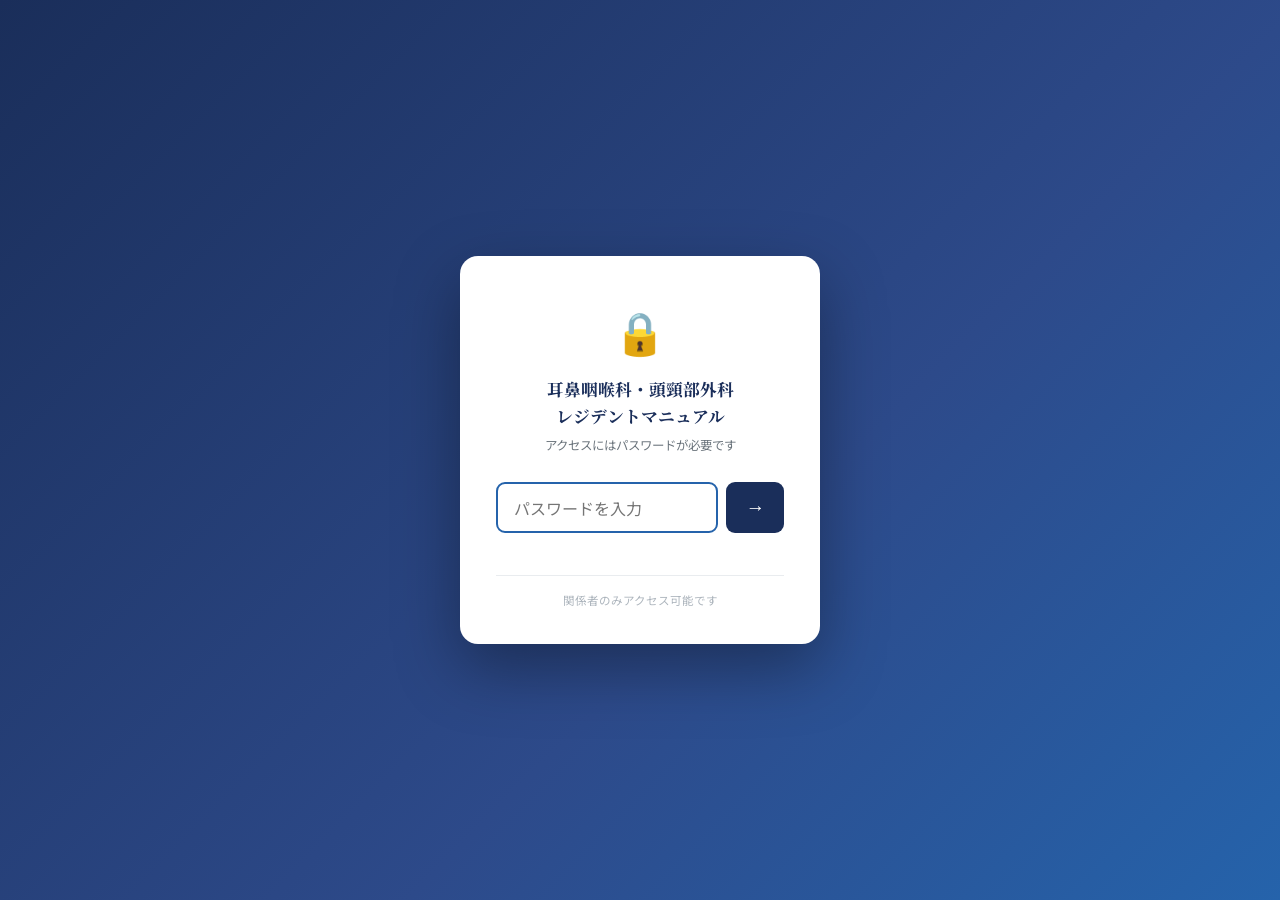
==== index.html @ 2d0b1e10 "Add files via upload" ====
<!DOCTYPE html>
<html lang="ja">
<head>
<meta charset="UTF-8">
<meta name="viewport" content="width=device-width, initial-scale=1.0">
<title>耳鼻咽喉科・頭頸部外科 レジデントマニュアル</title>
<link href="https://fonts.googleapis.com/css2?family=Noto+Sans+JP:wght@400;500;700&family=Noto+Serif+JP:wght@400;700&display=swap" rel="stylesheet">
<style>
  * { box-sizing: border-box; margin: 0; padding: 0; }

  /* ── Full-page layout ── */
  html, body { height: 100%; }
  body {
    font-family: 'Noto Sans JP', sans-serif;
    background: linear-gradient(135deg, #1a2e5a 0%, #2d4a8a 60%, #2563ab 100%);
    display: flex;
    align-items: center;
    justify-content: center;
    min-height: 100vh;
  }

  /* ── Login card ── */
  .login-card {
    background: white;
    border-radius: 18px;
    padding: 2.75rem 2.25rem 2.25rem;
    width: 360px;
    max-width: 92vw;
    text-align: center;
    box-shadow: 0 24px 64px rgba(0,0,0,0.35);
    animation: card-in 0.45s cubic-bezier(.22,1,.36,1);
  }
  @keyframes card-in {
    from { transform: translateY(28px) scale(0.96); opacity: 0; }
    to   { transform: none; opacity: 1; }
  }

  .lock-icon {
    font-size: 2.6rem;
    margin-bottom: 1rem;
    display: block;
  }

  .login-card h1 {
    font-family: 'Noto Serif JP', serif;
    font-size: 1.05rem;
    font-weight: 700;
    color: #1a2e5a;
    line-height: 1.6;
    margin-bottom: 0.4rem;
  }

  .login-card .sub {
    font-size: 0.78rem;
    color: #6c757d;
    margin-bottom: 1.75rem;
  }

  /* ── Input row ── */
  .input-row {
    display: flex;
    gap: 8px;
    margin-bottom: 0.6rem;
  }

  #pw-input {
    flex: 1;
    padding: 0.7rem 1rem;
    border: 2px solid #dee2e6;
    border-radius: 9px;
    font-size: 1rem;
    font-family: inherit;
    outline: none;
    transition: border-color 0.2s;
    color: #1a1a2e;
  }
  #pw-input:focus { border-color: #2563ab; }
  #pw-input.wrong {
    border-color: #e74c3c;
    animation: shake 0.35s;
  }
  @keyframes shake {
    0%,100% { transform: translateX(0); }
    20%      { transform: translateX(-7px); }
    40%      { transform: translateX(7px); }
    60%      { transform: translateX(-4px); }
    80%      { transform: translateX(4px); }
  }

  #submit-btn {
    padding: 0 1.2rem;
    background: #1a2e5a;
    color: white;
    border: none;
    border-radius: 9px;
    font-size: 1.2rem;
    cursor: pointer;
    transition: background 0.2s, transform 0.1s;
  }
  #submit-btn:hover  { background: #2d4a8a; }
  #submit-btn:active { transform: scale(0.95); }

  /* ── Error message ── */
  #error-msg {
    font-size: 0.78rem;
    color: #e74c3c;
    min-height: 1.3em;
    margin-bottom: 0.75rem;
  }

  /* ── Divider ── */
  .divider {
    border: none;
    border-top: 1px solid #e9ecef;
    margin: 1rem 0;
  }

  .hint {
    font-size: 0.72rem;
    color: #adb5bd;
  }

  /* ── Iframe (hidden until auth) ── */
  #content-frame {
    display: none;
    position: fixed;
    inset: 0;
    width: 100%;
    height: 100%;
    border: none;
    background: #f5f6f8;
  }
</style>
</head>
<body>

<!-- Password gate -->
<div class="login-card" id="login-card">
  <span class="lock-icon">🔒</span>
  <h1>耳鼻咽喉科・頭頸部外科<br>レジデントマニュアル</h1>
  <p class="sub">アクセスにはパスワードが必要です</p>

  <div class="input-row">
    <input
      id="pw-input"
      type="password"
      placeholder="パスワードを入力"
      autocomplete="current-password"
    />
    <button id="submit-btn" title="ログイン">→</button>
  </div>
  <p id="error-msg"></p>

  <hr class="divider">
  <p class="hint">関係者のみアクセス可能です</p>
</div>

<!-- Content frame (loaded after auth) -->
<iframe id="content-frame" title="コンテンツ"></iframe>

<script>
  const CORRECT     = '1919';
  const SESSION_KEY = 'ent_manual_auth';

  const loginCard   = document.getElementById('login-card');
  const pwInput     = document.getElementById('pw-input');
  const submitBtn   = document.getElementById('submit-btn');
  const errorMsg    = document.getElementById('error-msg');
  const frame       = document.getElementById('content-frame');

  /* Unlock: hide gate, show iframe */
  function unlock() {
    loginCard.style.transition = 'opacity 0.4s';
    loginCard.style.opacity = '0';
    setTimeout(() => {
      loginCard.style.display = 'none';
      document.body.style.background = '#f5f6f8';
      frame.src = 'content.html';
      frame.style.display = 'block';
    }, 400);
  }

  /* Already authenticated in this session? */
  if (sessionStorage.getItem(SESSION_KEY) === '1') {
    unlock();
  } else {
    pwInput.focus();
  }

  /* Verify password */
  function tryPassword() {
    if (pwInput.value.trim() === CORRECT) {
      sessionStorage.setItem(SESSION_KEY, '1');
      unlock();
    } else {
      pwInput.classList.remove('wrong');
      void pwInput.offsetWidth; // reflow to restart animation
      pwInput.classList.add('wrong');
      errorMsg.textContent = 'パスワードが違います。再度お試しください。';
      pwInput.value = '';
      pwInput.focus();
    }
  }

  submitBtn.addEventListener('click', tryPassword);
  pwInput.addEventListener('keydown', e => { if (e.key === 'Enter') tryPassword(); });
</script>
</body>
</html>
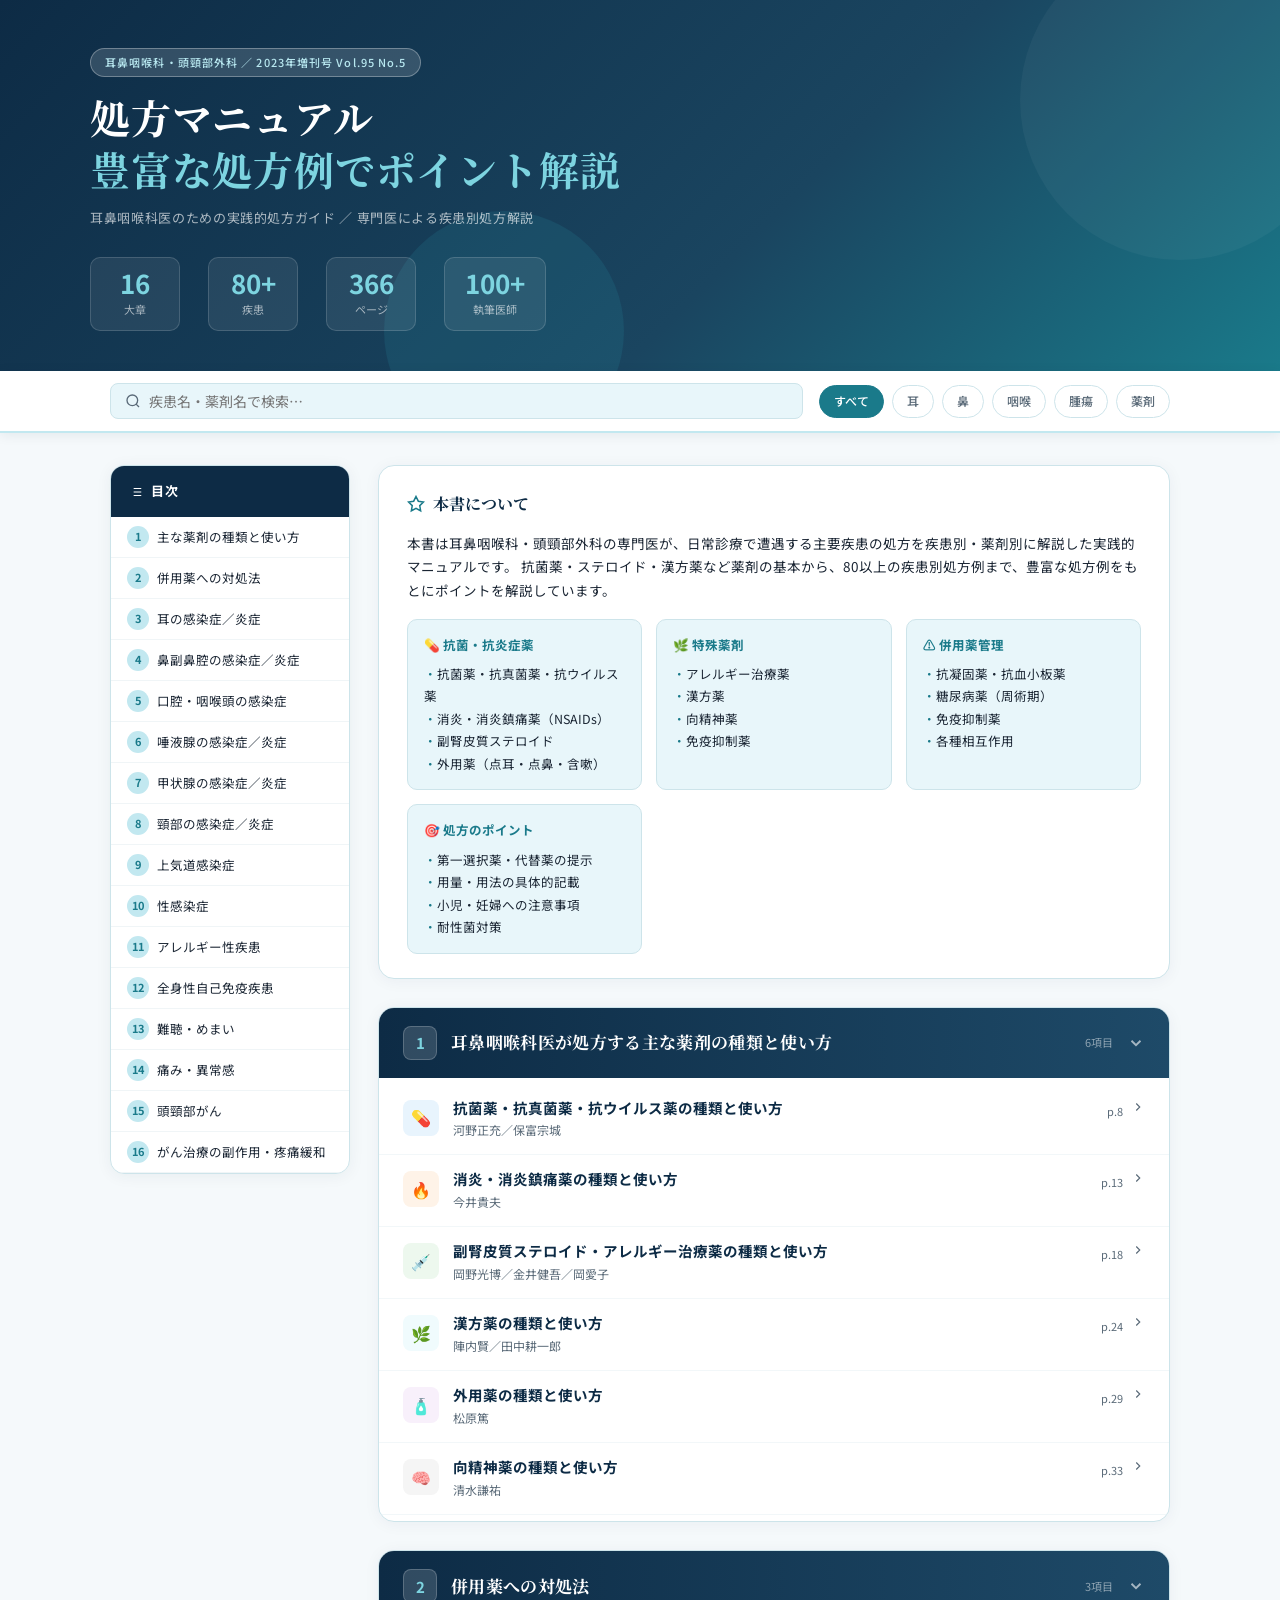
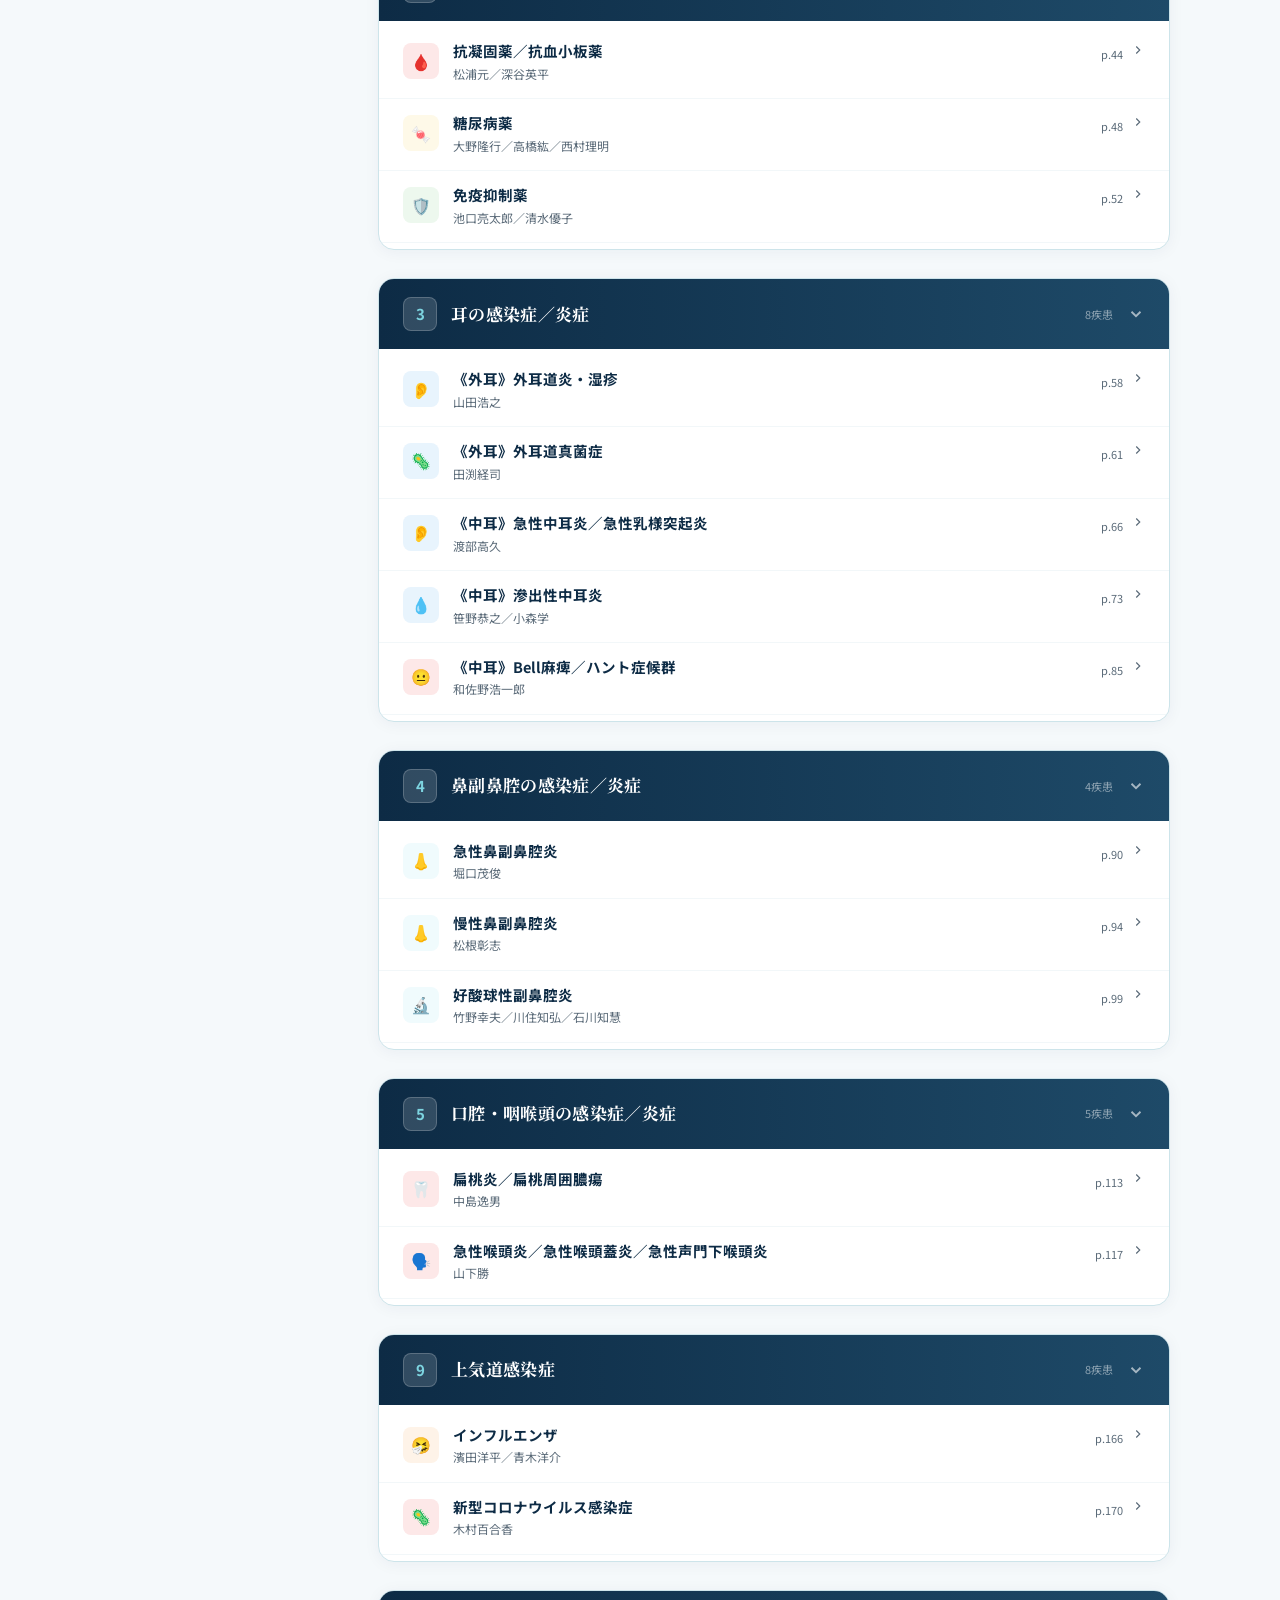
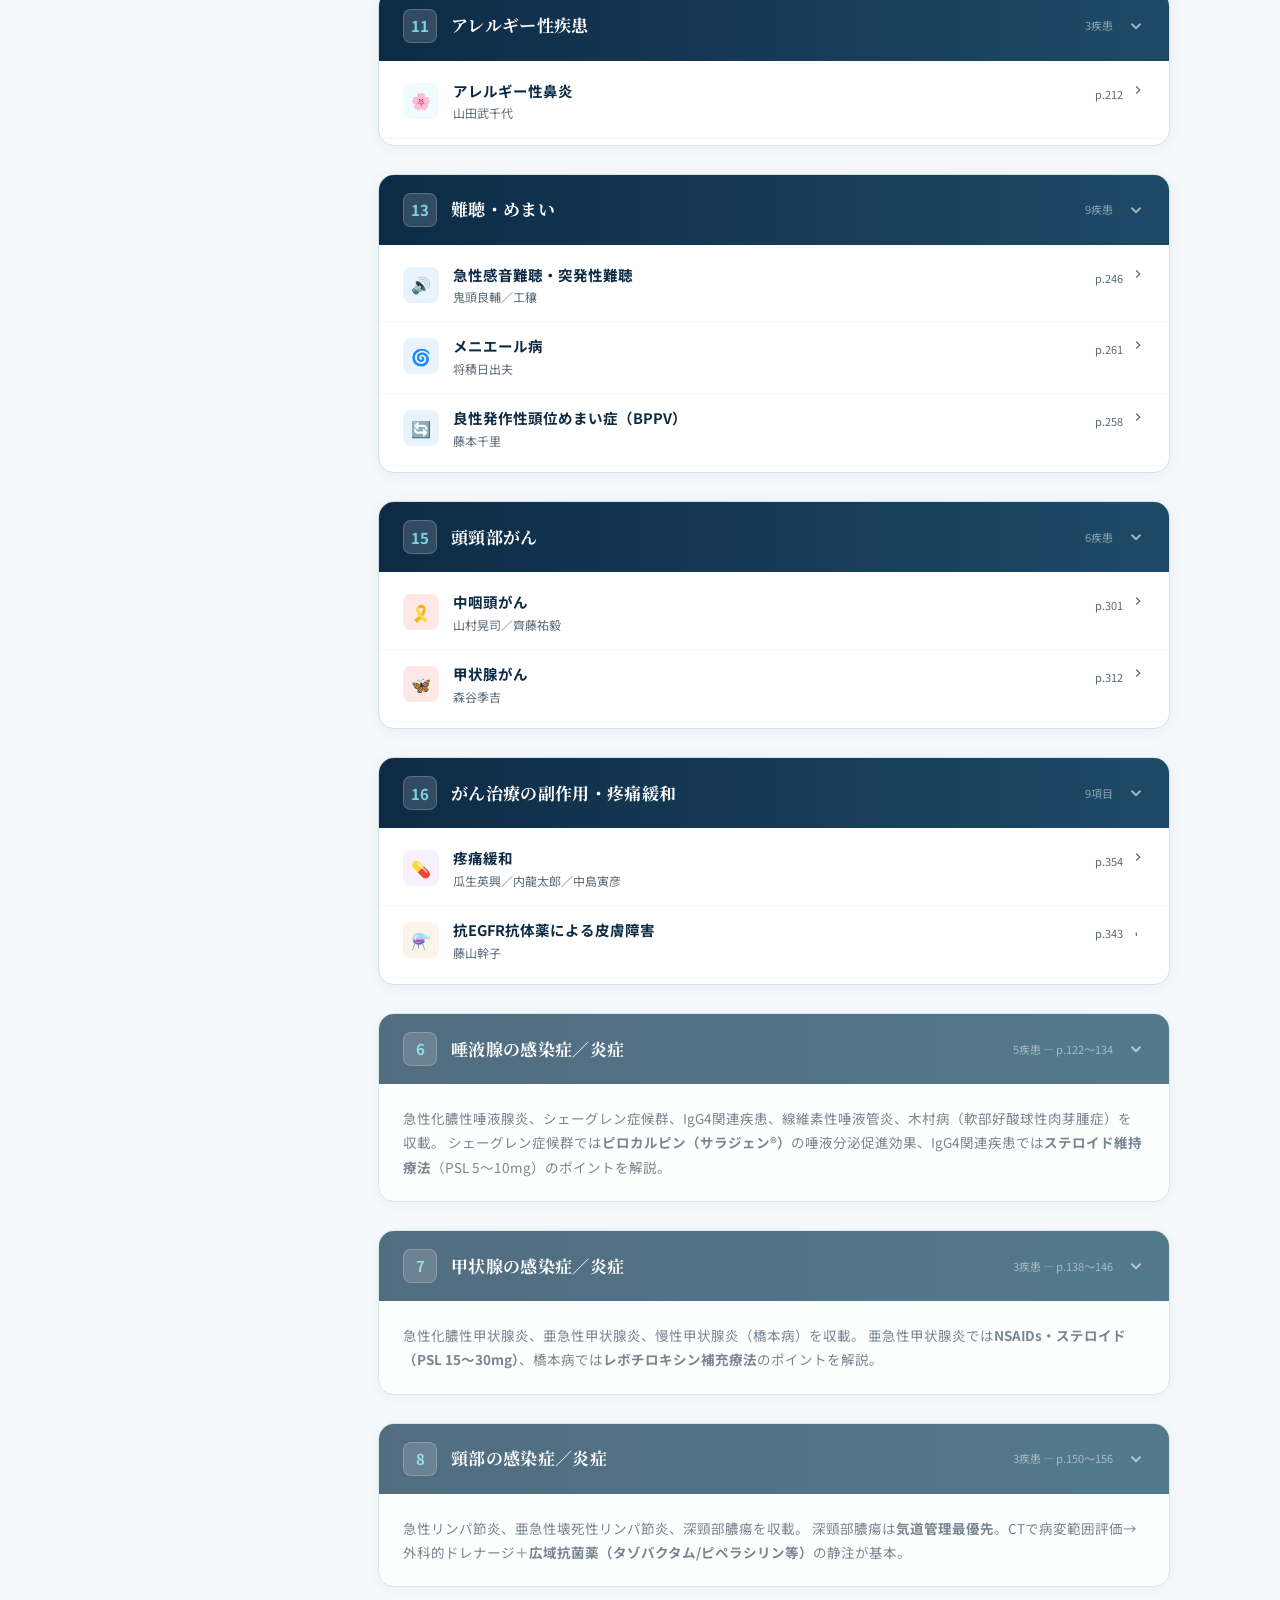
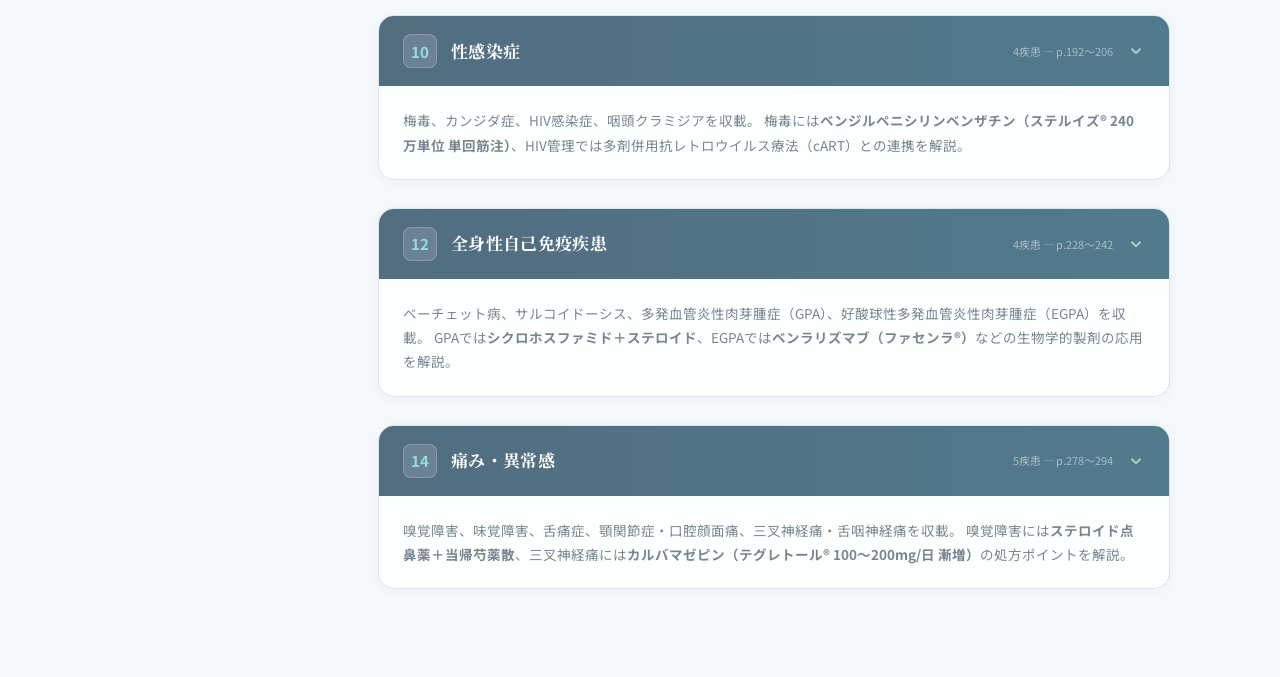
==== commit 6742e4d5: "Add files via upload" ====
--- a/index.html
+++ b/index.html
@@ -3,207 +3,1709 @@
 <head>
 <meta charset="UTF-8">
 <meta name="viewport" content="width=device-width, initial-scale=1.0">
-<title>耳鼻咽喉科・頭頸部外科 レジデントマニュアル</title>
-<link href="https://fonts.googleapis.com/css2?family=Noto+Sans+JP:wght@400;500;700&family=Noto+Serif+JP:wght@400;700&display=swap" rel="stylesheet">
+<title>耳鼻咽喉科・頭頸部外科 処方マニュアル</title>
+<link href="https://fonts.googleapis.com/css2?family=Noto+Serif+JP:wght@400;600;700&family=Noto+Sans+JP:wght@300;400;500;700&display=swap" rel="stylesheet">
 <style>
-  * { box-sizing: border-box; margin: 0; padding: 0; }
-
-  /* ── Full-page layout ── */
-  html, body { height: 100%; }
+  :root {
+    --navy: #0d2b45;
+    --teal: #1a7a8a;
+    --teal-light: #2a9db0;
+    --sky: #e8f6fa;
+    --sky-mid: #c2e8f0;
+    --accent: #e05c3a;
+    --gold: #c9934a;
+    --text: #1a2533;
+    --muted: #5a6a78;
+    --border: #cde4ea;
+    --white: #ffffff;
+    --bg: #f5f9fb;
+  }
+
+  * { margin: 0; padding: 0; box-sizing: border-box; }
+
   body {
     font-family: 'Noto Sans JP', sans-serif;
-    background: linear-gradient(135deg, #1a2e5a 0%, #2d4a8a 60%, #2563ab 100%);
+    background: var(--bg);
+    color: var(--text);
+    font-size: 15px;
+    line-height: 1.7;
+  }
+
+  /* ─── HEADER ─── */
+  header {
+    background: linear-gradient(135deg, var(--navy) 0%, #1a4560 60%, var(--teal) 100%);
+    color: white;
+    padding: 48px 40px 40px;
+    position: relative;
+    overflow: hidden;
+  }
+  header::before {
+    content: '';
+    position: absolute;
+    top: -60px; right: -60px;
+    width: 320px; height: 320px;
+    border-radius: 50%;
+    background: rgba(255,255,255,0.04);
+  }
+  header::after {
+    content: '';
+    position: absolute;
+    bottom: -80px; left: 30%;
+    width: 240px; height: 240px;
+    border-radius: 50%;
+    background: rgba(42,157,176,0.15);
+  }
+  .header-inner { max-width: 1100px; margin: 0 auto; position: relative; z-index: 1; }
+  .header-badge {
+    display: inline-block;
+    background: rgba(255,255,255,0.15);
+    border: 1px solid rgba(255,255,255,0.3);
+    color: #b8e8f0;
+    font-size: 11px;
+    letter-spacing: 0.1em;
+    padding: 4px 14px;
+    border-radius: 20px;
+    margin-bottom: 14px;
+    font-weight: 500;
+  }
+  header h1 {
+    font-family: 'Noto Serif JP', serif;
+    font-size: clamp(26px, 4vw, 40px);
+    font-weight: 700;
+    line-height: 1.3;
+    margin-bottom: 6px;
+    letter-spacing: 0.02em;
+  }
+  header h1 span { color: #7dd4e0; }
+  .header-sub {
+    font-size: 13px;
+    color: rgba(255,255,255,0.65);
+    margin-top: 12px;
+    letter-spacing: 0.05em;
+  }
+  .header-stats {
+    display: flex;
+    gap: 28px;
+    margin-top: 28px;
+    flex-wrap: wrap;
+  }
+  .stat {
+    text-align: center;
+    background: rgba(255,255,255,0.08);
+    border: 1px solid rgba(255,255,255,0.15);
+    border-radius: 10px;
+    padding: 12px 20px;
+    min-width: 90px;
+  }
+  .stat-n {
+    font-size: 26px;
+    font-weight: 700;
+    color: #7dd4e0;
+    line-height: 1;
+  }
+  .stat-l { font-size: 11px; color: rgba(255,255,255,0.6); margin-top: 4px; }
+
+  /* ─── SEARCH & NAV ─── */
+  .nav-bar {
+    background: var(--white);
+    border-bottom: 2px solid var(--sky-mid);
+    position: sticky;
+    top: 0;
+    z-index: 100;
+    box-shadow: 0 2px 12px rgba(13,43,69,0.08);
+  }
+  .nav-inner {
+    max-width: 1100px;
+    margin: 0 auto;
+    padding: 12px 20px;
+    display: flex;
+    align-items: center;
+    gap: 16px;
+    flex-wrap: wrap;
+  }
+  .search-box {
+    display: flex;
+    align-items: center;
+    background: var(--sky);
+    border: 1.5px solid var(--border);
+    border-radius: 8px;
+    padding: 7px 14px;
+    gap: 8px;
+    flex: 1;
+    min-width: 200px;
+    transition: border-color 0.2s;
+  }
+  .search-box:focus-within { border-color: var(--teal-light); }
+  .search-box svg { color: var(--muted); flex-shrink: 0; }
+  .search-box input {
+    border: none;
+    background: transparent;
+    font-family: inherit;
+    font-size: 14px;
+    color: var(--text);
+    outline: none;
+    width: 100%;
+  }
+  .filter-tags { display: flex; gap: 8px; flex-wrap: wrap; }
+  .filter-tag {
+    padding: 5px 14px;
+    border-radius: 20px;
+    font-size: 12px;
+    font-weight: 500;
+    cursor: pointer;
+    border: 1.5px solid var(--border);
+    background: white;
+    color: var(--muted);
+    transition: all 0.18s;
+    white-space: nowrap;
+    user-select: none;
+  }
+  .filter-tag:hover, .filter-tag.active {
+    background: var(--teal);
+    border-color: var(--teal);
+    color: white;
+  }
+
+  /* ─── MAIN LAYOUT ─── */
+  .layout {
+    max-width: 1100px;
+    margin: 0 auto;
+    padding: 32px 20px 60px;
+    display: grid;
+    grid-template-columns: 240px 1fr;
+    gap: 28px;
+    align-items: start;
+  }
+
+  /* ─── SIDEBAR ─── */
+  .sidebar {
+    position: sticky;
+    top: 70px;
+  }
+  .toc-box {
+    background: white;
+    border: 1.5px solid var(--border);
+    border-radius: 14px;
+    overflow: hidden;
+    box-shadow: 0 2px 16px rgba(13,43,69,0.06);
+  }
+  .toc-head {
+    background: var(--navy);
+    color: white;
+    padding: 14px 18px;
+    font-size: 13px;
+    font-weight: 700;
+    letter-spacing: 0.05em;
+    display: flex;
+    align-items: center;
+    gap: 8px;
+  }
+  .toc-list { list-style: none; }
+  .toc-item a {
+    display: flex;
+    align-items: center;
+    padding: 9px 16px;
+    font-size: 12.5px;
+    color: var(--text);
+    text-decoration: none;
+    gap: 8px;
+    border-bottom: 1px solid #f0f5f7;
+    transition: background 0.15s;
+  }
+  .toc-item a:hover { background: var(--sky); color: var(--teal); }
+  .toc-item a .num {
+    min-width: 22px;
+    height: 22px;
+    border-radius: 50%;
+    background: var(--sky-mid);
+    color: var(--teal);
+    font-size: 11px;
+    font-weight: 700;
     display: flex;
     align-items: center;
     justify-content: center;
-    min-height: 100vh;
-  }
-
-  /* ── Login card ── */
-  .login-card {
+    flex-shrink: 0;
+  }
+
+  /* ─── CONTENT ─── */
+  .content { min-width: 0; }
+  .section-card {
     background: white;
-    border-radius: 18px;
-    padding: 2.75rem 2.25rem 2.25rem;
-    width: 360px;
-    max-width: 92vw;
-    text-align: center;
-    box-shadow: 0 24px 64px rgba(0,0,0,0.35);
-    animation: card-in 0.45s cubic-bezier(.22,1,.36,1);
-  }
-  @keyframes card-in {
-    from { transform: translateY(28px) scale(0.96); opacity: 0; }
-    to   { transform: none; opacity: 1; }
-  }
-
-  .lock-icon {
-    font-size: 2.6rem;
-    margin-bottom: 1rem;
+    border: 1.5px solid var(--border);
+    border-radius: 16px;
+    margin-bottom: 28px;
+    overflow: hidden;
+    box-shadow: 0 2px 16px rgba(13,43,69,0.05);
+    transition: box-shadow 0.2s;
+  }
+  .section-card:hover { box-shadow: 0 4px 24px rgba(13,43,69,0.1); }
+
+  .section-header {
+    display: flex;
+    align-items: center;
+    gap: 14px;
+    padding: 18px 24px;
+    background: linear-gradient(90deg, var(--navy) 0%, #1e4a68 100%);
+    cursor: pointer;
+    user-select: none;
+  }
+  .section-num {
+    background: rgba(255,255,255,0.15);
+    color: #7dd4e0;
+    border: 1px solid rgba(255,255,255,0.2);
+    width: 34px;
+    height: 34px;
+    border-radius: 8px;
+    display: flex;
+    align-items: center;
+    justify-content: center;
+    font-size: 15px;
+    font-weight: 700;
+    flex-shrink: 0;
+  }
+  .section-title {
+    font-family: 'Noto Serif JP', serif;
+    font-size: 17px;
+    font-weight: 700;
+    color: white;
+    letter-spacing: 0.02em;
+    flex: 1;
+  }
+  .section-count {
+    font-size: 11px;
+    color: rgba(255,255,255,0.5);
+    white-space: nowrap;
+  }
+  .chevron {
+    color: rgba(255,255,255,0.6);
+    transition: transform 0.25s;
+    flex-shrink: 0;
+  }
+  .section-card.collapsed .chevron { transform: rotate(-90deg); }
+  .section-body { padding: 6px 0; }
+  .section-card.collapsed .section-body { display: none; }
+
+  /* ─── DISEASE ITEM ─── */
+  .disease-item {
+    display: flex;
+    align-items: flex-start;
+    gap: 0;
+    padding: 14px 24px;
+    border-bottom: 1px solid #f2f7f9;
+    cursor: pointer;
+    transition: background 0.15s;
+  }
+  .disease-item:last-child { border-bottom: none; }
+  .disease-item:hover { background: #f8fcfd; }
+  .disease-item.open { background: var(--sky); }
+
+  .disease-icon {
+    width: 36px;
+    height: 36px;
+    border-radius: 8px;
+    display: flex;
+    align-items: center;
+    justify-content: center;
+    flex-shrink: 0;
+    font-size: 16px;
+    margin-right: 14px;
+    margin-top: 2px;
+  }
+  .disease-main { flex: 1; min-width: 0; }
+  .disease-name {
+    font-size: 14.5px;
+    font-weight: 700;
+    color: var(--navy);
+    line-height: 1.35;
+  }
+  .disease-sub {
+    font-size: 12px;
+    color: var(--muted);
+    margin-top: 3px;
+  }
+  .disease-page {
+    font-size: 11px;
+    color: var(--muted);
+    white-space: nowrap;
+    padding-left: 12px;
+    margin-top: 4px;
+    flex-shrink: 0;
+  }
+  .disease-chevron {
+    color: var(--muted);
+    margin-left: 8px;
+    transition: transform 0.2s;
+    flex-shrink: 0;
+    margin-top: 2px;
+  }
+  .disease-item.open .disease-chevron { transform: rotate(90deg); }
+
+  /* ─── DETAIL PANEL ─── */
+  .detail-panel {
+    display: none;
+    padding: 0 24px 20px 74px;
+    background: var(--sky);
+    border-bottom: 1px solid var(--sky-mid);
+    animation: slideDown 0.2s ease;
+  }
+  .detail-panel.open { display: block; }
+  @keyframes slideDown { from { opacity: 0; transform: translateY(-6px); } to { opacity: 1; transform: none; } }
+
+  .detail-inner {
+    background: white;
+    border: 1.5px solid var(--border);
+    border-radius: 12px;
+    padding: 20px 22px;
+    margin-top: 4px;
+  }
+
+  .detail-section-title {
+    font-size: 12px;
+    font-weight: 700;
+    color: var(--teal);
+    letter-spacing: 0.08em;
+    text-transform: uppercase;
+    margin-bottom: 10px;
+    margin-top: 16px;
+    display: flex;
+    align-items: center;
+    gap: 6px;
+  }
+  .detail-section-title:first-child { margin-top: 0; }
+  .detail-section-title::before {
+    content: '';
     display: block;
-  }
-
-  .login-card h1 {
-    font-family: 'Noto Serif JP', serif;
-    font-size: 1.05rem;
+    width: 3px;
+    height: 14px;
+    background: var(--teal);
+    border-radius: 2px;
+  }
+
+  .detail-text {
+    font-size: 13.5px;
+    color: var(--text);
+    line-height: 1.75;
+  }
+
+  .rx-box {
+    background: linear-gradient(135deg, #f0fbfd 0%, #e4f4f8 100%);
+    border: 1.5px solid var(--sky-mid);
+    border-left: 4px solid var(--teal);
+    border-radius: 8px;
+    padding: 14px 16px;
+    font-family: 'Noto Sans JP', sans-serif;
+    font-size: 13px;
+    line-height: 1.9;
+    color: var(--text);
+    margin: 8px 0;
+  }
+  .rx-box .rx-label {
+    font-size: 11px;
     font-weight: 700;
-    color: #1a2e5a;
-    line-height: 1.6;
-    margin-bottom: 0.4rem;
-  }
-
-  .login-card .sub {
-    font-size: 0.78rem;
-    color: #6c757d;
-    margin-bottom: 1.75rem;
-  }
-
-  /* ── Input row ── */
-  .input-row {
+    color: var(--teal);
+    letter-spacing: 0.1em;
+    margin-bottom: 6px;
+  }
+  .rx-drug { font-weight: 700; color: var(--navy); }
+  .rx-dose { color: var(--muted); font-size: 12.5px; }
+
+  .note-box {
+    background: #fff8f3;
+    border: 1.5px solid #f3d4b8;
+    border-radius: 8px;
+    padding: 12px 16px;
+    font-size: 13px;
+    color: #7a4520;
+    line-height: 1.7;
+    margin-top: 8px;
     display: flex;
     gap: 8px;
-    margin-bottom: 0.6rem;
-  }
-
-  #pw-input {
-    flex: 1;
-    padding: 0.7rem 1rem;
-    border: 2px solid #dee2e6;
-    border-radius: 9px;
-    font-size: 1rem;
-    font-family: inherit;
-    outline: none;
-    transition: border-color 0.2s;
-    color: #1a1a2e;
-  }
-  #pw-input:focus { border-color: #2563ab; }
-  #pw-input.wrong {
-    border-color: #e74c3c;
-    animation: shake 0.35s;
-  }
-  @keyframes shake {
-    0%,100% { transform: translateX(0); }
-    20%      { transform: translateX(-7px); }
-    40%      { transform: translateX(7px); }
-    60%      { transform: translateX(-4px); }
-    80%      { transform: translateX(4px); }
-  }
-
-  #submit-btn {
-    padding: 0 1.2rem;
-    background: #1a2e5a;
-    color: white;
-    border: none;
-    border-radius: 9px;
-    font-size: 1.2rem;
-    cursor: pointer;
-    transition: background 0.2s, transform 0.1s;
-  }
-  #submit-btn:hover  { background: #2d4a8a; }
-  #submit-btn:active { transform: scale(0.95); }
-
-  /* ── Error message ── */
-  #error-msg {
-    font-size: 0.78rem;
-    color: #e74c3c;
-    min-height: 1.3em;
-    margin-bottom: 0.75rem;
-  }
-
-  /* ── Divider ── */
-  .divider {
-    border: none;
-    border-top: 1px solid #e9ecef;
-    margin: 1rem 0;
-  }
-
-  .hint {
-    font-size: 0.72rem;
-    color: #adb5bd;
-  }
-
-  /* ── Iframe (hidden until auth) ── */
-  #content-frame {
-    display: none;
-    position: fixed;
-    inset: 0;
-    width: 100%;
-    height: 100%;
-    border: none;
-    background: #f5f6f8;
+  }
+  .note-icon { flex-shrink: 0; font-size: 15px; margin-top: 1px; }
+
+  .tag-list { display: flex; gap: 6px; flex-wrap: wrap; margin-top: 8px; }
+  .tag {
+    font-size: 11px;
+    padding: 3px 10px;
+    border-radius: 12px;
+    font-weight: 500;
+  }
+  .tag-drug { background: #e8f4fd; color: #1a6090; border: 1px solid #b8daf2; }
+  .tag-warn { background: #fef3e8; color: #a05520; border: 1px solid #f0c898; }
+  .tag-note { background: #edf8ee; color: #2a6830; border: 1px solid #b0dab2; }
+
+  /* ─── INTRO CARD ─── */
+  .intro-card {
+    background: white;
+    border: 1.5px solid var(--border);
+    border-radius: 16px;
+    padding: 24px 28px;
+    margin-bottom: 28px;
+    box-shadow: 0 2px 16px rgba(13,43,69,0.05);
+  }
+  .intro-card h2 {
+    font-family: 'Noto Serif JP', serif;
+    font-size: 16px;
+    color: var(--navy);
+    margin-bottom: 14px;
+    display: flex;
+    align-items: center;
+    gap: 8px;
+  }
+  .intro-grid {
+    display: grid;
+    grid-template-columns: repeat(auto-fit, minmax(200px, 1fr));
+    gap: 14px;
+    margin-top: 16px;
+  }
+  .drug-category {
+    background: var(--sky);
+    border: 1px solid var(--border);
+    border-radius: 10px;
+    padding: 14px 16px;
+  }
+  .drug-category h4 {
+    font-size: 12.5px;
+    font-weight: 700;
+    color: var(--teal);
+    margin-bottom: 8px;
+    display: flex;
+    align-items: center;
+    gap: 6px;
+  }
+  .drug-category ul {
+    list-style: none;
+    font-size: 12.5px;
+    color: var(--text);
+    line-height: 1.8;
+  }
+  .drug-category ul li::before { content: '・'; color: var(--teal); }
+
+  /* ─── NO RESULTS ─── */
+  .no-results {
+    text-align: center;
+    padding: 60px 20px;
+    color: var(--muted);
+    font-size: 15px;
+  }
+
+  /* ─── RESPONSIVE ─── */
+  @media (max-width: 768px) {
+    .layout { grid-template-columns: 1fr; }
+    .sidebar { position: static; }
+    header { padding: 32px 20px 28px; }
+    .detail-panel { padding-left: 24px; }
+    .header-stats { gap: 14px; }
   }
 </style>
 </head>
 <body>
 
-<!-- Password gate -->
-<div class="login-card" id="login-card">
-  <span class="lock-icon">🔒</span>
-  <h1>耳鼻咽喉科・頭頸部外科<br>レジデントマニュアル</h1>
-  <p class="sub">アクセスにはパスワードが必要です</p>
-
-  <div class="input-row">
-    <input
-      id="pw-input"
-      type="password"
-      placeholder="パスワードを入力"
-      autocomplete="current-password"
-    />
-    <button id="submit-btn" title="ログイン">→</button>
+<!-- HEADER -->
+<header>
+  <div class="header-inner">
+    <div class="header-badge">耳鼻咽喉科・頭頸部外科 ／ 2023年増刊号 Vol.95 No.5</div>
+    <h1>処方マニュアル<br><span>豊富な処方例でポイント解説</span></h1>
+    <div class="header-sub">耳鼻咽喉科医のための実践的処方ガイド ／ 専門医による疾患別処方解説</div>
+    <div class="header-stats">
+      <div class="stat"><div class="stat-n">16</div><div class="stat-l">大章</div></div>
+      <div class="stat"><div class="stat-n">80+</div><div class="stat-l">疾患</div></div>
+      <div class="stat"><div class="stat-n">366</div><div class="stat-l">ページ</div></div>
+      <div class="stat"><div class="stat-n">100+</div><div class="stat-l">執筆医師</div></div>
+    </div>
   </div>
-  <p id="error-msg"></p>
-
-  <hr class="divider">
-  <p class="hint">関係者のみアクセス可能です</p>
+</header>
+
+<!-- NAV / SEARCH -->
+<div class="nav-bar">
+  <div class="nav-inner">
+    <div class="search-box">
+      <svg width="16" height="16" fill="none" stroke="currentColor" stroke-width="2" viewBox="0 0 24 24">
+        <circle cx="11" cy="11" r="8"/><line x1="21" y1="21" x2="16.65" y2="16.65"/>
+      </svg>
+      <input id="searchInput" type="text" placeholder="疾患名・薬剤名で検索…">
+    </div>
+    <div class="filter-tags">
+      <div class="filter-tag active" data-filter="all">すべて</div>
+      <div class="filter-tag" data-filter="ear">耳</div>
+      <div class="filter-tag" data-filter="nose">鼻</div>
+      <div class="filter-tag" data-filter="throat">咽喉</div>
+      <div class="filter-tag" data-filter="cancer">腫瘍</div>
+      <div class="filter-tag" data-filter="drug">薬剤</div>
+    </div>
+  </div>
 </div>
 
-<!-- Content frame (loaded after auth) -->
-<iframe id="content-frame" title="コンテンツ"></iframe>
+<!-- MAIN -->
+<div class="layout">
+
+  <!-- SIDEBAR -->
+  <aside class="sidebar">
+    <div class="toc-box">
+      <div class="toc-head">
+        <svg width="14" height="14" fill="none" stroke="currentColor" stroke-width="2" viewBox="0 0 24 24">
+          <line x1="8" y1="6" x2="21" y2="6"/><line x1="8" y1="12" x2="21" y2="12"/>
+          <line x1="8" y1="18" x2="21" y2="18"/><line x1="3" y1="6" x2="3.01" y2="6"/>
+          <line x1="3" y1="12" x2="3.01" y2="12"/><line x1="3" y1="18" x2="3.01" y2="18"/>
+        </svg>
+        目次
+      </div>
+      <ul class="toc-list" id="tocList">
+        <li class="toc-item"><a href="#sec1"><span class="num">1</span>主な薬剤の種類と使い方</a></li>
+        <li class="toc-item"><a href="#sec2"><span class="num">2</span>併用薬への対処法</a></li>
+        <li class="toc-item"><a href="#sec3"><span class="num">3</span>耳の感染症／炎症</a></li>
+        <li class="toc-item"><a href="#sec4"><span class="num">4</span>鼻副鼻腔の感染症／炎症</a></li>
+        <li class="toc-item"><a href="#sec5"><span class="num">5</span>口腔・咽喉頭の感染症</a></li>
+        <li class="toc-item"><a href="#sec6"><span class="num">6</span>唾液腺の感染症／炎症</a></li>
+        <li class="toc-item"><a href="#sec7"><span class="num">7</span>甲状腺の感染症／炎症</a></li>
+        <li class="toc-item"><a href="#sec8"><span class="num">8</span>頸部の感染症／炎症</a></li>
+        <li class="toc-item"><a href="#sec9"><span class="num">9</span>上気道感染症</a></li>
+        <li class="toc-item"><a href="#sec10"><span class="num">10</span>性感染症</a></li>
+        <li class="toc-item"><a href="#sec11"><span class="num">11</span>アレルギー性疾患</a></li>
+        <li class="toc-item"><a href="#sec12"><span class="num">12</span>全身性自己免疫疾患</a></li>
+        <li class="toc-item"><a href="#sec13"><span class="num">13</span>難聴・めまい</a></li>
+        <li class="toc-item"><a href="#sec14"><span class="num">14</span>痛み・異常感</a></li>
+        <li class="toc-item"><a href="#sec15"><span class="num">15</span>頭頸部がん</a></li>
+        <li class="toc-item"><a href="#sec16"><span class="num">16</span>がん治療の副作用・疼痛緩和</a></li>
+      </ul>
+    </div>
+  </aside>
+
+  <!-- CONTENT -->
+  <main class="content" id="mainContent">
+
+    <!-- 概要カード -->
+    <div class="intro-card" data-category="drug">
+      <h2>
+        <svg width="18" height="18" fill="none" stroke="var(--teal)" stroke-width="2" viewBox="0 0 24 24">
+          <path d="M12 2l3.09 6.26L22 9.27l-5 4.87 1.18 6.88L12 17.77l-6.18 3.25L7 14.14 2 9.27l6.91-1.01L12 2z"/>
+        </svg>
+        本書について
+      </h2>
+      <p class="detail-text">
+        本書は耳鼻咽喉科・頭頸部外科の専門医が、日常診療で遭遇する主要疾患の処方を疾患別・薬剤別に解説した実践的マニュアルです。
+        抗菌薬・ステロイド・漢方薬など薬剤の基本から、80以上の疾患別処方例まで、豊富な処方例をもとにポイントを解説しています。
+      </p>
+      <div class="intro-grid">
+        <div class="drug-category">
+          <h4>💊 抗菌・抗炎症薬</h4>
+          <ul>
+            <li>抗菌薬・抗真菌薬・抗ウイルス薬</li>
+            <li>消炎・消炎鎮痛薬（NSAIDs）</li>
+            <li>副腎皮質ステロイド</li>
+            <li>外用薬（点耳・点鼻・含嗽）</li>
+          </ul>
+        </div>
+        <div class="drug-category">
+          <h4>🌿 特殊薬剤</h4>
+          <ul>
+            <li>アレルギー治療薬</li>
+            <li>漢方薬</li>
+            <li>向精神薬</li>
+            <li>免疫抑制薬</li>
+          </ul>
+        </div>
+        <div class="drug-category">
+          <h4>⚠️ 併用薬管理</h4>
+          <ul>
+            <li>抗凝固薬・抗血小板薬</li>
+            <li>糖尿病薬（周術期）</li>
+            <li>免疫抑制薬</li>
+            <li>各種相互作用</li>
+          </ul>
+        </div>
+        <div class="drug-category">
+          <h4>🎯 処方のポイント</h4>
+          <ul>
+            <li>第一選択薬・代替薬の提示</li>
+            <li>用量・用法の具体的記載</li>
+            <li>小児・妊婦への注意事項</li>
+            <li>耐性菌対策</li>
+          </ul>
+        </div>
+      </div>
+    </div>
+
+    <!-- SEC 1: 主な薬剤の種類と使い方 -->
+    <div class="section-card" id="sec1" data-category="drug">
+      <div class="section-header" onclick="toggleSection(this)">
+        <div class="section-num">1</div>
+        <div class="section-title">耳鼻咽喉科医が処方する主な薬剤の種類と使い方</div>
+        <div class="section-count">6項目</div>
+        <svg class="chevron" width="18" height="18" fill="none" stroke="currentColor" stroke-width="2.5" viewBox="0 0 24 24"><polyline points="6 9 12 15 18 9"/></svg>
+      </div>
+      <div class="section-body">
+
+        <div class="disease-item" onclick="toggleDisease(this)" data-tags="抗菌薬 抗真菌薬 抗ウイルス薬">
+          <div class="disease-icon" style="background:#e8f4fd; color:#1a6090;">💊</div>
+          <div class="disease-main">
+            <div class="disease-name">抗菌薬・抗真菌薬・抗ウイルス薬の種類と使い方</div>
+            <div class="disease-sub">河野正充／保富宗城</div>
+          </div>
+          <div class="disease-page">p.8</div>
+          <svg class="disease-chevron" width="14" height="14" fill="none" stroke="currentColor" stroke-width="2" viewBox="0 0 24 24"><polyline points="9 18 15 12 9 6"/></svg>
+        </div>
+        <div class="detail-panel">
+          <div class="detail-inner">
+            <div class="detail-section-title">概要</div>
+            <div class="detail-text">耳鼻咽喉科で頻用される抗菌薬・抗真菌薬・抗ウイルス薬の特徴と使い分けを解説。β-ラクタム系、マクロライド系、キノロン系など各系統の特性と適応疾患を整理。</div>
+            <div class="detail-section-title">主要な薬剤カテゴリ</div>
+            <div class="rx-box">
+              <div class="rx-label">● 経口抗菌薬（主要系統）</div>
+              <span class="rx-drug">アモキシシリン（AMPC）</span>：ペニシリン系。急性中耳炎・急性副鼻腔炎の第一選択<br>
+              <span class="rx-drug">アジスロマイシン（AZM）</span>：マクロライド系。少量長期療法にも応用<br>
+              <span class="rx-drug">レボフロキサシン（LVFX）</span>：ニューキノロン系。耐性菌・重症感染に<br>
+              <span class="rx-drug">セフジトレンピボキシル</span>：第3世代セフェム系。小児にも使用可
+            </div>
+            <div class="detail-section-title">抗ウイルス薬</div>
+            <div class="rx-box">
+              <span class="rx-drug">バラシクロビル（VACV）</span>：HSV・VZV感染。Bell麻痺・Hunt症候群<br>
+              <span class="rx-drug">オセルタミビル（TamiFlu）</span>：インフルエンザ。発症48時間以内<br>
+              <span class="rx-drug">ニルマトレルビル/リトナビル（Paxlovid）</span>：COVID-19重症化予防
+            </div>
+            <div class="tag-list">
+              <span class="tag tag-warn">⚠ 耐性菌に注意</span>
+              <span class="tag tag-note">✓ 培養・感受性検査を活用</span>
+            </div>
+          </div>
+        </div>
+
+        <div class="disease-item" onclick="toggleDisease(this)" data-tags="消炎 NSAIDs 鎮痛薬">
+          <div class="disease-icon" style="background:#fef3e8; color:#a05520;">🔥</div>
+          <div class="disease-main">
+            <div class="disease-name">消炎・消炎鎮痛薬の種類と使い方</div>
+            <div class="disease-sub">今井貴夫</div>
+          </div>
+          <div class="disease-page">p.13</div>
+          <svg class="disease-chevron" width="14" height="14" fill="none" stroke="currentColor" stroke-width="2" viewBox="0 0 24 24"><polyline points="9 18 15 12 9 6"/></svg>
+        </div>
+        <div class="detail-panel">
+          <div class="detail-inner">
+            <div class="detail-section-title">概要</div>
+            <div class="detail-text">NSAIDs・アセトアミノフェンを中心に、耳鼻咽喉科での消炎鎮痛薬の使い方を解説。消炎酵素薬（セラペプターゼ等）も含む。</div>
+            <div class="detail-section-title">主要薬剤と使い分け</div>
+            <div class="rx-box">
+              <div class="rx-label">● 経口NSAIDs</div>
+              <span class="rx-drug">ロキソプロフェン（ロキソニン®）</span> 60mg 3錠分3<br>
+              <span class="rx-drug">セレコキシブ（セレコックス®）</span>：COX-2選択的。消化管への影響が少ない<br>
+              <span class="rx-drug">アセトアミノフェン（カロナール®）</span> 500mg 3錠分3：腎機能低下・高齢者に推奨
+            </div>
+            <div class="rx-box">
+              <div class="rx-label">● 消炎酵素薬</div>
+              <span class="rx-drug">セラペプターゼ（ダーゼン®）</span> 10mg 3錠分3：浮腫・分泌物の軽減<br>
+              <span class="rx-drug">ブロメライン（ブロメラインAP®）</span>：類似効果
+            </div>
+            <div class="note-box">
+              <span class="note-icon">⚠️</span>
+              <span>腎機能障害患者・高齢者ではNSAIDsの長期使用を避け、アセトアミノフェンを優先。消化性潰瘍リスクがある場合はPPIを併用。</span>
+            </div>
+          </div>
+        </div>
+
+        <div class="disease-item" onclick="toggleDisease(this)" data-tags="ステロイド アレルギー">
+          <div class="disease-icon" style="background:#edf8ee; color:#2a6830;">💉</div>
+          <div class="disease-main">
+            <div class="disease-name">副腎皮質ステロイド・アレルギー治療薬の種類と使い方</div>
+            <div class="disease-sub">岡野光博／金井健吾／岡愛子</div>
+          </div>
+          <div class="disease-page">p.18</div>
+          <svg class="disease-chevron" width="14" height="14" fill="none" stroke="currentColor" stroke-width="2" viewBox="0 0 24 24"><polyline points="9 18 15 12 9 6"/></svg>
+        </div>
+        <div class="detail-panel">
+          <div class="detail-inner">
+            <div class="detail-section-title">ステロイドの基本</div>
+            <div class="detail-text">全身投与と局所投与の特性を整理。生物学的半減期（18〜36時間）に合わせた薬剤選択が重要。連日投与・隔日投与法の使い分けも解説。</div>
+            <div class="detail-section-title">主要ステロイド薬</div>
+            <div class="rx-box">
+              <span class="rx-drug">プレドニゾロン（PSL）</span>：汎用される経口ステロイド。1mg錠・5mg錠<br>
+              <span class="rx-drug">デキサメタゾン</span>：強力。脳浮腫・重症アレルギーに<br>
+              <span class="rx-drug">フルチカゾン点鼻薬（フルナーゼ®）</span>：アレルギー性鼻炎の局所療法<br>
+              <span class="rx-drug">デポ・メドロール®注</span>：関節内・局所注射用
+            </div>
+            <div class="detail-section-title">アレルギー治療薬</div>
+            <div class="rx-box">
+              <span class="rx-drug">第2世代抗ヒスタミン薬</span>：フェキソフェナジン、セチリジン、ビラスチン等<br>
+              <span class="rx-drug">抗ロイコトリエン薬</span>：モンテルカスト。鼻閉改善に有効<br>
+              <span class="rx-drug">生物学的製剤</span>：デュピルマブ（難治性副鼻腔炎）、オマリズマブ（重症アレルギー）
+            </div>
+            <div class="note-box">
+              <span class="note-icon">⚠️</span>
+              <span>副作用（高血糖・感染・骨粗鬆症・消化性潰瘍）に注意。長期大量投与では隔日投与法を検討。</span>
+            </div>
+          </div>
+        </div>
+
+        <div class="disease-item" onclick="toggleDisease(this)" data-tags="漢方薬">
+          <div class="disease-icon" style="background:#f0fbfd; color:#1a7a8a;">🌿</div>
+          <div class="disease-main">
+            <div class="disease-name">漢方薬の種類と使い方</div>
+            <div class="disease-sub">陣内賢／田中耕一郎</div>
+          </div>
+          <div class="disease-page">p.24</div>
+          <svg class="disease-chevron" width="14" height="14" fill="none" stroke="currentColor" stroke-width="2" viewBox="0 0 24 24"><polyline points="9 18 15 12 9 6"/></svg>
+        </div>
+        <div class="detail-panel">
+          <div class="detail-inner">
+            <div class="detail-section-title">耳鼻咽喉科で頻用される漢方薬</div>
+            <div class="rx-box">
+              <span class="rx-drug">葛根湯加川芎辛夷（かっこんとうかせんきゅうしんい）</span>：急性鼻副鼻腔炎、鼻閉<br>
+              <span class="rx-drug">小柴胡湯（しょうさいことう）</span>：慢性扁桃炎、反復性扁桃炎の予防<br>
+              <span class="rx-drug">補中益気湯（ほちゅうえっきとう）</span>：慢性疾患・体力低下・術後回復<br>
+              <span class="rx-drug">当帰芍薬散（とうきしゃくやくさん）</span>：メニエール病、めまい<br>
+              <span class="rx-drug">苓桂朮甘湯（りょうけいじゅつかんとう）</span>：立ちくらみ・起立性めまい
+            </div>
+            <div class="note-box">
+              <span class="note-icon">📝</span>
+              <span>証（体質・病態）に合わせた選薬が原則。間質性肺炎（小柴胡湯等）に注意。肝機能への影響を定期モニタリング。</span>
+            </div>
+          </div>
+        </div>
+
+        <div class="disease-item" onclick="toggleDisease(this)" data-tags="外用薬 点耳 点鼻">
+          <div class="disease-icon" style="background:#f8f0fb; color:#6a3080;">🧴</div>
+          <div class="disease-main">
+            <div class="disease-name">外用薬の種類と使い方</div>
+            <div class="disease-sub">松原篤</div>
+          </div>
+          <div class="disease-page">p.29</div>
+          <svg class="disease-chevron" width="14" height="14" fill="none" stroke="currentColor" stroke-width="2" viewBox="0 0 24 24"><polyline points="9 18 15 12 9 6"/></svg>
+        </div>
+        <div class="detail-panel">
+          <div class="detail-inner">
+            <div class="detail-section-title">点耳薬</div>
+            <div class="rx-box">
+              <span class="rx-drug">オフロキサシン点耳液（タリビッド耳科用液®）</span>：外耳炎・慢性中耳炎<br>
+              <span class="rx-drug">デキサメタゾン含有製剤</span>：外耳道炎の炎症軽減
+            </div>
+            <div class="detail-section-title">点鼻薬・含嗽薬</div>
+            <div class="rx-box">
+              <span class="rx-drug">ステロイド点鼻薬</span>：フルチカゾン、モメタゾン。アレルギー性鼻炎<br>
+              <span class="rx-drug">血管収縮薬（ナファゾリン等）</span>：短期使用のみ（薬剤性鼻炎に注意）<br>
+              <span class="rx-drug">アズレンスルホン酸Na含嗽薬</span>：咽頭・口内炎の含嗽
+            </div>
+          </div>
+        </div>
+
+        <div class="disease-item" onclick="toggleDisease(this)" data-tags="向精神薬 睡眠薬 抗不安薬">
+          <div class="disease-icon" style="background:#f5f5f5; color:#555;">🧠</div>
+          <div class="disease-main">
+            <div class="disease-name">向精神薬の種類と使い方</div>
+            <div class="disease-sub">清水謙祐</div>
+          </div>
+          <div class="disease-page">p.33</div>
+          <svg class="disease-chevron" width="14" height="14" fill="none" stroke="currentColor" stroke-width="2" viewBox="0 0 24 24"><polyline points="9 18 15 12 9 6"/></svg>
+        </div>
+        <div class="detail-panel">
+          <div class="detail-inner">
+            <div class="detail-section-title">耳鼻咽喉科での向精神薬の位置付け</div>
+            <div class="detail-text">めまい・耳鳴・難聴などに伴う不安・不眠・抑うつに対する薬物療法。精神科との連携が重要。</div>
+            <div class="rx-box">
+              <span class="rx-drug">抗不安薬（ベンゾジアゼピン系）</span>：アルプラゾラム、エチゾラム。短期間使用<br>
+              <span class="rx-drug">SSRI</span>：フルボキサミン、パロキセチン。抑うつ・パニック症<br>
+              <span class="rx-drug">睡眠薬</span>：スボレキサント（ベルソムラ®）。依存性が少ない<br>
+              <span class="rx-drug">抗めまい薬としての向精神薬</span>：ジアゼパムの点滴静注（急性期めまい）
+            </div>
+            <div class="note-box">
+              <span class="note-icon">⚠️</span>
+              <span>ベンゾジアゼピン系は依存性・転倒リスクに注意。高齢者には慎重投与。長期投与は避け、精神科紹介を検討。</span>
+            </div>
+          </div>
+        </div>
+
+      </div>
+    </div>
+
+    <!-- SEC 2: 併用薬 -->
+    <div class="section-card" id="sec2" data-category="drug">
+      <div class="section-header" onclick="toggleSection(this)">
+        <div class="section-num">2</div>
+        <div class="section-title">併用薬への対処法</div>
+        <div class="section-count">3項目</div>
+        <svg class="chevron" width="18" height="18" fill="none" stroke="currentColor" stroke-width="2.5" viewBox="0 0 24 24"><polyline points="6 9 12 15 18 9"/></svg>
+      </div>
+      <div class="section-body">
+
+        <div class="disease-item" onclick="toggleDisease(this)" data-tags="抗凝固薬 抗血小板薬 ワーファリン">
+          <div class="disease-icon" style="background:#fde8e8; color:#901a1a;">🩸</div>
+          <div class="disease-main">
+            <div class="disease-name">抗凝固薬／抗血小板薬</div>
+            <div class="disease-sub">松浦元／深谷英平</div>
+          </div>
+          <div class="disease-page">p.44</div>
+          <svg class="disease-chevron" width="14" height="14" fill="none" stroke="currentColor" stroke-width="2" viewBox="0 0 24 24"><polyline points="9 18 15 12 9 6"/></svg>
+        </div>
+        <div class="detail-panel">
+          <div class="detail-inner">
+            <div class="detail-section-title">手術・処置前の対応方針</div>
+            <div class="detail-text">抗凝固・抗血小板薬服用中の患者に耳鼻咽喉科処置を行う際の休薬・継続の判断基準を解説。処方科との連携が必須。</div>
+            <div class="rx-box">
+              <div class="rx-label">● 各薬剤の休薬期間の目安</div>
+              <span class="rx-drug">ワルファリン（ワーファリン®）</span>：PT-INRを1.5以下に。通常5日前休薬<br>
+              <span class="rx-drug">DOAC（アピキサバン、リバーロキサバン等）</span>：24〜48時間前休薬<br>
+              <span class="rx-drug">アスピリン</span>：7日前休薬（低用量継続の場合も多い）<br>
+              <span class="rx-drug">クロピドグレル（プラビックス®）</span>：5〜7日前休薬
+            </div>
+            <div class="note-box">
+              <span class="note-icon">⚠️</span>
+              <span>ステント留置後など休薬困難な場合は処方科・麻酔科と協議。抜歯・生検などの小手術では継続投与で対応できる場合も。</span>
+            </div>
+          </div>
+        </div>
+
+        <div class="disease-item" onclick="toggleDisease(this)" data-tags="糖尿病薬 インスリン 周術期">
+          <div class="disease-icon" style="background:#fef9e8; color:#806a20;">🍬</div>
+          <div class="disease-main">
+            <div class="disease-name">糖尿病薬</div>
+            <div class="disease-sub">大野隆行／高橋紘／西村理明</div>
+          </div>
+          <div class="disease-page">p.48</div>
+          <svg class="disease-chevron" width="14" height="14" fill="none" stroke="currentColor" stroke-width="2" viewBox="0 0 24 24"><polyline points="9 18 15 12 9 6"/></svg>
+        </div>
+        <div class="detail-panel">
+          <div class="detail-inner">
+            <div class="detail-section-title">周術期の糖尿病薬管理</div>
+            <div class="rx-box">
+              <span class="rx-drug">メトホルミン</span>：手術前日から休薬（造影剤使用時も）<br>
+              <span class="rx-drug">SGLT2阻害薬</span>：手術3日前から中止（ケトアシドーシスリスク）<br>
+              <span class="rx-drug">SU薬</span>：低血糖リスク。絶食時は減量/中止<br>
+              <span class="rx-drug">DPP-4阻害薬・GLP-1受容体作動薬</span>：低血糖リスクは低いが術前後は要検討<br>
+              <span class="rx-drug">インスリン</span>：絶食中は通常量の半量程度に減量
+            </div>
+          </div>
+        </div>
+
+        <div class="disease-item" onclick="toggleDisease(this)" data-tags="免疫抑制薬 プレドニゾロン">
+          <div class="disease-icon" style="background:#edf8ee; color:#2a6830;">🛡️</div>
+          <div class="disease-main">
+            <div class="disease-name">免疫抑制薬</div>
+            <div class="disease-sub">池口亮太郎／清水優子</div>
+          </div>
+          <div class="disease-page">p.52</div>
+          <svg class="disease-chevron" width="14" height="14" fill="none" stroke="currentColor" stroke-width="2" viewBox="0 0 24 24"><polyline points="9 18 15 12 9 6"/></svg>
+        </div>
+        <div class="detail-panel">
+          <div class="detail-inner">
+            <div class="detail-section-title">周術期・感染症時の注意点</div>
+            <div class="rx-box">
+              <span class="rx-drug">タクロリムス（プログラフ®）</span>：血中濃度モニタリング必須<br>
+              <span class="rx-drug">ミコフェノール酸モフェチル（セルセプト®）</span>：感染リスク↑<br>
+              <span class="rx-drug">メトトレキサート（MTX）</span>：手術前後に休薬を検討<br>
+              <span class="rx-drug">生物学的製剤</span>：感染症リスクに注意。感染活動期は中止
+            </div>
+            <div class="note-box">
+              <span class="note-icon">📝</span>
+              <span>移植・膠原病・難治性疾患で免疫抑制薬を使用している患者では、耳鼻咽喉科感染症が重篤化しやすい。必ず処方科と連携。</span>
+            </div>
+          </div>
+        </div>
+      </div>
+    </div>
+
+    <!-- SEC 3: 耳の感染症 -->
+    <div class="section-card" id="sec3" data-category="ear">
+      <div class="section-header" onclick="toggleSection(this)">
+        <div class="section-num">3</div>
+        <div class="section-title">耳の感染症／炎症</div>
+        <div class="section-count">8疾患</div>
+        <svg class="chevron" width="18" height="18" fill="none" stroke="currentColor" stroke-width="2.5" viewBox="0 0 24 24"><polyline points="6 9 12 15 18 9"/></svg>
+      </div>
+      <div class="section-body">
+
+        <div class="disease-item" onclick="toggleDisease(this)" data-tags="外耳道炎 湿疹 外耳">
+          <div class="disease-icon" style="background:#e8f4fd; color:#1a6090;">👂</div>
+          <div class="disease-main">
+            <div class="disease-name">《外耳》外耳道炎・湿疹</div>
+            <div class="disease-sub">山田浩之</div>
+          </div>
+          <div class="disease-page">p.58</div>
+          <svg class="disease-chevron" width="14" height="14" fill="none" stroke="currentColor" stroke-width="2" viewBox="0 0 24 24"><polyline points="9 18 15 12 9 6"/></svg>
+        </div>
+        <div class="detail-panel">
+          <div class="detail-inner">
+            <div class="detail-section-title">概要</div>
+            <div class="detail-text">外耳道炎は細菌性（緑膿菌・黄色ブドウ球菌が多い）と真菌性（カンジダ・アスペルギルス）に大別。湿疹は接触性・アトピー性などが原因。</div>
+            <div class="detail-section-title">処方例（細菌性外耳道炎）</div>
+            <div class="rx-box">
+              <div class="rx-label">● 第一選択</div>
+              <span class="rx-drug">オフロキサシン点耳液（タリビッド耳科用液® 0.3%）</span><br>
+              <span class="rx-dose">1回6〜10滴 1日2回 点耳 7〜10日</span>
+            </div>
+            <div class="rx-box">
+              <div class="rx-label">● 炎症・疼痛が強い場合</div>
+              <span class="rx-drug">ロキソプロフェン（ロキソニン® 60mg）</span> 3錠分3 食後<br>
+              <span class="rx-drug">デキサメタゾン含有点耳薬</span>：炎症軽減
+            </div>
+            <div class="note-box">
+              <span class="note-icon">📝</span>
+              <span>耳掃除による外傷が誘因となることが多い。治療中は耳を水に濡らさないよう指導。耳掃除を控えさせる。</span>
+            </div>
+          </div>
+        </div>
+
+        <div class="disease-item" onclick="toggleDisease(this)" data-tags="外耳道真菌症 カンジダ アスペルギルス">
+          <div class="disease-icon" style="background:#e8f4fd; color:#1a6090;">🦠</div>
+          <div class="disease-main">
+            <div class="disease-name">《外耳》外耳道真菌症</div>
+            <div class="disease-sub">田渕経司</div>
+          </div>
+          <div class="disease-page">p.61</div>
+          <svg class="disease-chevron" width="14" height="14" fill="none" stroke="currentColor" stroke-width="2" viewBox="0 0 24 24"><polyline points="9 18 15 12 9 6"/></svg>
+        </div>
+        <div class="detail-panel">
+          <div class="detail-inner">
+            <div class="detail-section-title">処方例</div>
+            <div class="rx-box">
+              <span class="rx-drug">イトラコナゾール（イトリゾール®）経口</span> 100mg 2カプセル分2 食後 2週間<br>
+              <span class="rx-drug">ルリコナゾール（ルリコン®）軟膏</span>：外耳道への局所塗布<br>
+              <span class="rx-drug">ミコナゾール（フロリードゲル®）</span>：カンジダに有効
+            </div>
+            <div class="note-box">
+              <span class="note-icon">📝</span>
+              <span>外耳道の清掃（デブリードマン）が治療の基本。イトラコナゾールはCYP3A4阻害があるため他剤との相互作用に注意。</span>
+            </div>
+          </div>
+        </div>
+
+        <div class="disease-item" onclick="toggleDisease(this)" data-tags="急性中耳炎 乳様突起炎 中耳">
+          <div class="disease-icon" style="background:#e8f4fd; color:#1a6090;">👂</div>
+          <div class="disease-main">
+            <div class="disease-name">《中耳》急性中耳炎／急性乳様突起炎</div>
+            <div class="disease-sub">渡部高久</div>
+          </div>
+          <div class="disease-page">p.66</div>
+          <svg class="disease-chevron" width="14" height="14" fill="none" stroke="currentColor" stroke-width="2" viewBox="0 0 24 24"><polyline points="9 18 15 12 9 6"/></svg>
+        </div>
+        <div class="detail-panel">
+          <div class="detail-inner">
+            <div class="detail-section-title">処方例（成人・軽症〜中等症）</div>
+            <div class="rx-box">
+              <div class="rx-label">● 第一選択（ガイドライン準拠）</div>
+              <span class="rx-drug">アモキシシリン（AMPC）250mg</span> 3錠分3 食後 5〜7日<br>
+              <span class="rx-drug">ロキソプロフェン 60mg</span> 適宜追加（疼痛時）
+            </div>
+            <div class="rx-box">
+              <div class="rx-label">● ペニシリンアレルギー時</div>
+              <span class="rx-drug">アジスロマイシン（ジスロマック® 250mg）</span> 2錠分1 食後 3日
+            </div>
+            <div class="rx-box">
+              <div class="rx-label">● 重症・耐性菌疑い</div>
+              <span class="rx-drug">アモキシシリン・クラブラン酸（オーグメンチン®）</span> 2錠分2<br>
+              <span class="rx-drug">レボフロキサシン（クラビット® 500mg）</span> 1錠分1（成人）
+            </div>
+            <div class="note-box">
+              <span class="note-icon">📝</span>
+              <span>小児は体重別用量に注意（アモキシシリン 40〜90mg/kg/日）。反復例・耐性菌例では培養・感受性検査を行う。</span>
+            </div>
+          </div>
+        </div>
+
+        <div class="disease-item" onclick="toggleDisease(this)" data-tags="滲出性中耳炎 中耳">
+          <div class="disease-icon" style="background:#e8f4fd; color:#1a6090;">💧</div>
+          <div class="disease-main">
+            <div class="disease-name">《中耳》滲出性中耳炎</div>
+            <div class="disease-sub">笹野恭之／小森学</div>
+          </div>
+          <div class="disease-page">p.73</div>
+          <svg class="disease-chevron" width="14" height="14" fill="none" stroke="currentColor" stroke-width="2" viewBox="0 0 24 24"><polyline points="9 18 15 12 9 6"/></svg>
+        </div>
+        <div class="detail-panel">
+          <div class="detail-inner">
+            <div class="detail-section-title">処方例</div>
+            <div class="rx-box">
+              <span class="rx-drug">少量マクロライド療法</span>（クラリスロマイシン 200mg 1錠分1 2〜3ヶ月）：副鼻腔炎合併例<br>
+              <span class="rx-drug">カルボシステイン（ムコダイン®）500mg</span> 3錠分3：粘膜線毛機能改善<br>
+              <span class="rx-drug">モメタゾン点鼻薬（ナゾネックス®）</span>：アレルギー性鼻炎合併例
+            </div>
+          </div>
+        </div>
+
+        <div class="disease-item" onclick="toggleDisease(this)" data-tags="Bell麻痺 ハント症候群 顔面神経麻痺">
+          <div class="disease-icon" style="background:#fde8e8; color:#901a1a;">😐</div>
+          <div class="disease-main">
+            <div class="disease-name">《中耳》Bell麻痺／ハント症候群</div>
+            <div class="disease-sub">和佐野浩一郎</div>
+          </div>
+          <div class="disease-page">p.85</div>
+          <svg class="disease-chevron" width="14" height="14" fill="none" stroke="currentColor" stroke-width="2" viewBox="0 0 24 24"><polyline points="9 18 15 12 9 6"/></svg>
+        </div>
+        <div class="detail-panel">
+          <div class="detail-inner">
+            <div class="detail-section-title">処方例（発症早期・72時間以内が有効）</div>
+            <div class="rx-box">
+              <div class="rx-label">● Bell麻痺（HSV再活性化）</div>
+              <span class="rx-drug">プレドニゾロン（PSL）</span> 60mg 12錠分2 5日間→漸減<br>
+              <span class="rx-drug">バラシクロビル（バルトレックス® 500mg）</span> 6錠分3 7日間
+            </div>
+            <div class="rx-box">
+              <div class="rx-label">● ハント症候群（VZV再活性化）</div>
+              <span class="rx-drug">プレドニゾロン（PSL）</span> 60mg 12錠分2 5日間→漸減<br>
+              <span class="rx-drug">バラシクロビル（バルトレックス® 500mg）</span> 6錠分3 7〜10日間
+            </div>
+            <div class="note-box">
+              <span class="note-icon">⚠️</span>
+              <span>早期治療（発症72時間以内）が予後を改善。ステロイドは血糖・血圧への影響に注意。ハント症候群はBell麻痺より予後不良。</span>
+            </div>
+          </div>
+        </div>
+      </div>
+    </div>
+
+    <!-- SEC 4: 鼻副鼻腔 -->
+    <div class="section-card" id="sec4" data-category="nose">
+      <div class="section-header" onclick="toggleSection(this)">
+        <div class="section-num">4</div>
+        <div class="section-title">鼻副鼻腔の感染症／炎症</div>
+        <div class="section-count">4疾患</div>
+        <svg class="chevron" width="18" height="18" fill="none" stroke="currentColor" stroke-width="2.5" viewBox="0 0 24 24"><polyline points="6 9 12 15 18 9"/></svg>
+      </div>
+      <div class="section-body">
+
+        <div class="disease-item" onclick="toggleDisease(this)" data-tags="急性鼻副鼻腔炎 副鼻腔炎 鼻">
+          <div class="disease-icon" style="background:#f0fbfd; color:#1a7a8a;">👃</div>
+          <div class="disease-main">
+            <div class="disease-name">急性鼻副鼻腔炎</div>
+            <div class="disease-sub">堀口茂俊</div>
+          </div>
+          <div class="disease-page">p.90</div>
+          <svg class="disease-chevron" width="14" height="14" fill="none" stroke="currentColor" stroke-width="2" viewBox="0 0 24 24"><polyline points="9 18 15 12 9 6"/></svg>
+        </div>
+        <div class="detail-panel">
+          <div class="detail-inner">
+            <div class="detail-section-title">処方例</div>
+            <div class="rx-box">
+              <div class="rx-label">● 細菌性（発症10日以上・重症）</div>
+              <span class="rx-drug">アモキシシリン（AMPC 250mg）</span> 3錠分3 食後 7〜10日<br>
+              <span class="rx-drug">カルボシステイン（ムコダイン® 500mg）</span> 3錠分3 食後
+            </div>
+            <div class="rx-box">
+              <div class="rx-label">● 症状緩和</div>
+              <span class="rx-drug">キシロメタゾリン点鼻液（ナファゾリン類）</span>：3日以内<br>
+              <span class="rx-drug">葛根湯加川芎辛夷（漢方）</span>：初期・軽症に
+            </div>
+            <div class="note-box">
+              <span class="note-icon">📝</span>
+              <span>ウイルス性（発症10日未満）には抗菌薬不要。改善なければ培養・感受性検査。血管収縮薬の連日使用は7日まで。</span>
+            </div>
+          </div>
+        </div>
+
+        <div class="disease-item" onclick="toggleDisease(this)" data-tags="慢性鼻副鼻腔炎 マクロライド">
+          <div class="disease-icon" style="background:#f0fbfd; color:#1a7a8a;">👃</div>
+          <div class="disease-main">
+            <div class="disease-name">慢性鼻副鼻腔炎</div>
+            <div class="disease-sub">松根彰志</div>
+          </div>
+          <div class="disease-page">p.94</div>
+          <svg class="disease-chevron" width="14" height="14" fill="none" stroke="currentColor" stroke-width="2" viewBox="0 0 24 24"><polyline points="9 18 15 12 9 6"/></svg>
+        </div>
+        <div class="detail-panel">
+          <div class="detail-inner">
+            <div class="detail-section-title">処方例（少量長期マクロライド療法）</div>
+            <div class="rx-box">
+              <span class="rx-drug">クラリスロマイシン（クラリス® 200mg）</span> 1錠分1 食後 3〜6ヶ月<br>
+              <span class="rx-drug">カルボシステイン（ムコダイン® 500mg）</span> 3錠分3 食後<br>
+              <span class="rx-drug">フルチカゾン点鼻薬（フルナーゼ®）</span> 各鼻腔2噴霧/日
+            </div>
+            <div class="tag-list">
+              <span class="tag tag-note">✓ 少量マクロライドは抗炎症作用が主目的</span>
+            </div>
+          </div>
+        </div>
+
+        <div class="disease-item" onclick="toggleDisease(this)" data-tags="好酸球性副鼻腔炎 生物学的製剤 デュピルマブ">
+          <div class="disease-icon" style="background:#f0fbfd; color:#1a7a8a;">🔬</div>
+          <div class="disease-main">
+            <div class="disease-name">好酸球性副鼻腔炎</div>
+            <div class="disease-sub">竹野幸夫／川住知弘／石川知慧</div>
+          </div>
+          <div class="disease-page">p.99</div>
+          <svg class="disease-chevron" width="14" height="14" fill="none" stroke="currentColor" stroke-width="2" viewBox="0 0 24 24"><polyline points="9 18 15 12 9 6"/></svg>
+        </div>
+        <div class="detail-panel">
+          <div class="detail-inner">
+            <div class="detail-section-title">処方例</div>
+            <div class="rx-box">
+              <div class="rx-label">● 術後維持療法</div>
+              <span class="rx-drug">モメタゾン点鼻薬（ナゾネックス®）</span> 各鼻腔2噴霧 1日2回<br>
+              <span class="rx-drug">経口ステロイド短期追加</span>：増悪時にPSL 20〜30mg/日 漸減
+            </div>
+            <div class="rx-box">
+              <div class="rx-label">● 難治例・生物学的製剤</div>
+              <span class="rx-drug">デュピルマブ（デュピクセント® 300mg）</span> 2週毎皮下注<br>
+              <span class="rx-drug">メポリズマブ（ヌーカラ®）</span> 300mg 4週毎皮下注
+            </div>
+            <div class="note-box">
+              <span class="note-icon">📝</span>
+              <span>指定難病（306）。術後再発例・難治例では生物学的製剤が有効。デュピルマブは気管支喘息合併例にも効果的。</span>
+            </div>
+          </div>
+        </div>
+      </div>
+    </div>
+
+    <!-- SEC 5: 口腔・咽喉頭 -->
+    <div class="section-card" id="sec5" data-category="throat">
+      <div class="section-header" onclick="toggleSection(this)">
+        <div class="section-num">5</div>
+        <div class="section-title">口腔・咽喉頭の感染症／炎症</div>
+        <div class="section-count">5疾患</div>
+        <svg class="chevron" width="18" height="18" fill="none" stroke="currentColor" stroke-width="2.5" viewBox="0 0 24 24"><polyline points="6 9 12 15 18 9"/></svg>
+      </div>
+      <div class="section-body">
+
+        <div class="disease-item" onclick="toggleDisease(this)" data-tags="扁桃炎 扁桃周囲膿瘍">
+          <div class="disease-icon" style="background:#fde8e8; color:#901a1a;">🦷</div>
+          <div class="disease-main">
+            <div class="disease-name">扁桃炎／扁桃周囲膿瘍</div>
+            <div class="disease-sub">中島逸男</div>
+          </div>
+          <div class="disease-page">p.113</div>
+          <svg class="disease-chevron" width="14" height="14" fill="none" stroke="currentColor" stroke-width="2" viewBox="0 0 24 24"><polyline points="9 18 15 12 9 6"/></svg>
+        </div>
+        <div class="detail-panel">
+          <div class="detail-inner">
+            <div class="detail-section-title">処方例（細菌性扁桃炎）</div>
+            <div class="rx-box">
+              <div class="rx-label">● 外来治療（軽症〜中等症）</div>
+              <span class="rx-drug">アモキシシリン（AMPC 250mg）</span> 4錠分4 食後 10日<br>
+              <span class="rx-drug">ロキソプロフェン（ロキソニン® 60mg）</span> 適宜<br>
+              <span class="rx-drug">アズレン含嗽薬（アズノール®うがい液）</span> 含嗽 毎食後
+            </div>
+            <div class="rx-box">
+              <div class="rx-label">● 扁桃周囲膿瘍（穿刺・切開後）</div>
+              <span class="rx-drug">スルバクタム・アンピシリン（ユナシン®）</span> 点滴静注 入院管理<br>
+              <span class="rx-drug">クリンダマイシン（ダラシン® C）</span>：ペニシリンアレルギー代替
+            </div>
+          </div>
+        </div>
+
+        <div class="disease-item" onclick="toggleDisease(this)" data-tags="急性喉頭炎 喉頭蓋炎 声門下喉頭炎">
+          <div class="disease-icon" style="background:#fde8e8; color:#901a1a;">🗣️</div>
+          <div class="disease-main">
+            <div class="disease-name">急性喉頭炎／急性喉頭蓋炎／急性声門下喉頭炎</div>
+            <div class="disease-sub">山下勝</div>
+          </div>
+          <div class="disease-page">p.117</div>
+          <svg class="disease-chevron" width="14" height="14" fill="none" stroke="currentColor" stroke-width="2" viewBox="0 0 24 24"><polyline points="9 18 15 12 9 6"/></svg>
+        </div>
+        <div class="detail-panel">
+          <div class="detail-inner">
+            <div class="detail-section-title">急性喉頭蓋炎（気道緊急！）</div>
+            <div class="rx-box">
+              <div class="rx-label">● 入院治療（気道確保優先）</div>
+              <span class="rx-drug">スルバクタム・アンピシリン（ユナシン®）3g</span> 点滴静注 8時間毎<br>
+              <span class="rx-drug">デキサメタゾン 8〜16mg</span> 点滴静注（浮腫軽減）<br>
+              気管切開・挿管の準備を常に
+            </div>
+            <div class="note-box">
+              <span class="note-icon">🚨</span>
+              <span>急性喉頭蓋炎は気道閉塞の危険あり。気道確保・ICU管理を最優先。外来での安易な咽頭診察は呼吸停止を招くことがある。</span>
+            </div>
+          </div>
+        </div>
+      </div>
+    </div>
+
+    <!-- SEC 9: 上気道感染症 -->
+    <div class="section-card" id="sec9" data-category="throat">
+      <div class="section-header" onclick="toggleSection(this)">
+        <div class="section-num">9</div>
+        <div class="section-title">上気道感染症</div>
+        <div class="section-count">8疾患</div>
+        <svg class="chevron" width="18" height="18" fill="none" stroke="currentColor" stroke-width="2.5" viewBox="0 0 24 24"><polyline points="6 9 12 15 18 9"/></svg>
+      </div>
+      <div class="section-body">
+
+        <div class="disease-item" onclick="toggleDisease(this)" data-tags="インフルエンザ 抗ウイルス薬">
+          <div class="disease-icon" style="background:#fef3e8; color:#a05520;">🤧</div>
+          <div class="disease-main">
+            <div class="disease-name">インフルエンザ</div>
+            <div class="disease-sub">濱田洋平／青木洋介</div>
+          </div>
+          <div class="disease-page">p.166</div>
+          <svg class="disease-chevron" width="14" height="14" fill="none" stroke="currentColor" stroke-width="2" viewBox="0 0 24 24"><polyline points="9 18 15 12 9 6"/></svg>
+        </div>
+        <div class="detail-panel">
+          <div class="detail-inner">
+            <div class="detail-section-title">処方例（発症48時間以内）</div>
+            <div class="rx-box">
+              <div class="rx-label">● 経口抗インフルエンザ薬</div>
+              <span class="rx-drug">オセルタミビル（タミフル® 75mg）</span> 2カプセル分2 5日間<br>
+              <span class="rx-drug">バロキサビル（ゾフルーザ® 80mg）</span> 2錠分1 単回（体重≥80kg）
+            </div>
+            <div class="rx-box">
+              <div class="rx-label">● 吸入薬</div>
+              <span class="rx-drug">ザナミビル（リレンザ®）</span> 1回2ブリスター 1日2回 5日間<br>
+              <span class="rx-drug">ラニナミビル（イナビル®）</span> 160mg 単回吸入
+            </div>
+          </div>
+        </div>
+
+        <div class="disease-item" onclick="toggleDisease(this)" data-tags="COVID-19 コロナ 新型コロナ">
+          <div class="disease-icon" style="background:#fde8e8; color:#901a1a;">🦠</div>
+          <div class="disease-main">
+            <div class="disease-name">新型コロナウイルス感染症</div>
+            <div class="disease-sub">木村百合香</div>
+          </div>
+          <div class="disease-page">p.170</div>
+          <svg class="disease-chevron" width="14" height="14" fill="none" stroke="currentColor" stroke-width="2" viewBox="0 0 24 24"><polyline points="9 18 15 12 9 6"/></svg>
+        </div>
+        <div class="detail-panel">
+          <div class="detail-inner">
+            <div class="detail-section-title">処方例（重症化リスクが高い患者）</div>
+            <div class="rx-box">
+              <span class="rx-drug">ニルマトレルビル/リトナビル（パキロビッド®）</span> 各2錠分2 5日間<br>
+              <span class="rx-drug">エンシトレルビル（ゾコーバ®）</span> 初日375mg→以降125mg 5日間<br>
+              <span class="rx-drug">モルヌピラビル（ラゲブリオ®）</span> 800mg分2 5日間
+            </div>
+            <div class="note-box">
+              <span class="note-icon">📝</span>
+              <span>パキロビッドは多くの薬剤と相互作用あり（リトナビルによるCYP阻害）。併用薬の確認が必須。</span>
+            </div>
+          </div>
+        </div>
+      </div>
+    </div>
+
+    <!-- SEC 11: アレルギー -->
+    <div class="section-card" id="sec11" data-category="nose">
+      <div class="section-header" onclick="toggleSection(this)">
+        <div class="section-num">11</div>
+        <div class="section-title">アレルギー性疾患</div>
+        <div class="section-count">3疾患</div>
+        <svg class="chevron" width="18" height="18" fill="none" stroke="currentColor" stroke-width="2.5" viewBox="0 0 24 24"><polyline points="6 9 12 15 18 9"/></svg>
+      </div>
+      <div class="section-body">
+
+        <div class="disease-item" onclick="toggleDisease(this)" data-tags="アレルギー性鼻炎 花粉症 抗ヒスタミン薬">
+          <div class="disease-icon" style="background:#f0fbfd; color:#1a7a8a;">🌸</div>
+          <div class="disease-main">
+            <div class="disease-name">アレルギー性鼻炎</div>
+            <div class="disease-sub">山田武千代</div>
+          </div>
+          <div class="disease-page">p.212</div>
+          <svg class="disease-chevron" width="14" height="14" fill="none" stroke="currentColor" stroke-width="2" viewBox="0 0 24 24"><polyline points="9 18 15 12 9 6"/></svg>
+        </div>
+        <div class="detail-panel">
+          <div class="detail-inner">
+            <div class="detail-section-title">処方例（花粉症・通年性）</div>
+            <div class="rx-box">
+              <div class="rx-label">● 軽症〜中等症（第一選択）</div>
+              <span class="rx-drug">ビラスチン（ビラノア® 20mg）</span> 1錠分1 食前（眠気少ない）<br>
+              <span class="rx-drug">フェキソフェナジン（アレグラ® 60mg）</span> 2錠分2 食後<br>
+              <span class="rx-drug">ルパタジン（ルパフィン® 10mg）</span> 1錠分1
+            </div>
+            <div class="rx-box">
+              <div class="rx-label">● 鼻閉が主体の場合</div>
+              <span class="rx-drug">モンテルカスト（シングレア® 10mg）</span> 1錠分1 就寝前<br>
+              <span class="rx-drug">モメタゾン点鼻薬（ナゾネックス®）</span> 各鼻腔2噴霧/日
+            </div>
+            <div class="rx-box">
+              <div class="rx-label">● 免疫療法（根治的治療）</div>
+              <span class="rx-drug">スギ花粉舌下錠（シダキュア®）</span> 毎日舌下投与 3〜5年<br>
+              <span class="rx-drug">ダニ舌下錠（ミティキュア®）</span> 毎日舌下投与 3〜5年
+            </div>
+          </div>
+        </div>
+      </div>
+    </div>
+
+    <!-- SEC 13: 難聴・めまい -->
+    <div class="section-card" id="sec13" data-category="ear">
+      <div class="section-header" onclick="toggleSection(this)">
+        <div class="section-num">13</div>
+        <div class="section-title">難聴・めまい</div>
+        <div class="section-count">9疾患</div>
+        <svg class="chevron" width="18" height="18" fill="none" stroke="currentColor" stroke-width="2.5" viewBox="0 0 24 24"><polyline points="6 9 12 15 18 9"/></svg>
+      </div>
+      <div class="section-body">
+
+        <div class="disease-item" onclick="toggleDisease(this)" data-tags="突発性難聴 急性感音難聴 ステロイド">
+          <div class="disease-icon" style="background:#e8f4fd; color:#1a6090;">🔊</div>
+          <div class="disease-main">
+            <div class="disease-name">急性感音難聴・突発性難聴</div>
+            <div class="disease-sub">鬼頭良輔／工穰</div>
+          </div>
+          <div class="disease-page">p.246</div>
+          <svg class="disease-chevron" width="14" height="14" fill="none" stroke="currentColor" stroke-width="2" viewBox="0 0 24 24"><polyline points="9 18 15 12 9 6"/></svg>
+        </div>
+        <div class="detail-panel">
+          <div class="detail-inner">
+            <div class="detail-section-title">処方例（早期治療が重要）</div>
+            <div class="rx-box">
+              <div class="rx-label">● 標準的初期治療</div>
+              <span class="rx-drug">プレドニゾロン（PSL）</span> 60mg 12錠分2 5日間→5日毎に半減（3週で終了）<br>
+              <span class="rx-drug">アデノシン三リン酸（ATP製剤：アデホス-Lコーワ®）</span> 内耳循環改善<br>
+              <span class="rx-drug">ビタミンB12製剤（メコバラミン：メチコバール®）</span>
+            </div>
+            <div class="rx-box">
+              <div class="rx-label">● ステロイド鼓室内注入（難治例）</div>
+              <span class="rx-drug">デキサメタゾン（デキサート® 3.3mg/mL）</span> 0.5〜1mL 鼓室内注入<br>
+              週1回 3〜5回
+            </div>
+            <div class="note-box">
+              <span class="note-icon">⚠️</span>
+              <span>発症2週間以内の治療開始が予後を左右する。MRIで後颅窩病変を除外。糖尿病・高血圧患者ではステロイド量に注意。</span>
+            </div>
+          </div>
+        </div>
+
+        <div class="disease-item" onclick="toggleDisease(this)" data-tags="メニエール病 めまい 利尿薬">
+          <div class="disease-icon" style="background:#e8f4fd; color:#1a6090;">🌀</div>
+          <div class="disease-main">
+            <div class="disease-name">メニエール病</div>
+            <div class="disease-sub">将積日出夫</div>
+          </div>
+          <div class="disease-page">p.261</div>
+          <svg class="disease-chevron" width="14" height="14" fill="none" stroke="currentColor" stroke-width="2" viewBox="0 0 24 24"><polyline points="9 18 15 12 9 6"/></svg>
+        </div>
+        <div class="detail-panel">
+          <div class="detail-inner">
+            <div class="detail-section-title">処方例</div>
+            <div class="rx-box">
+              <div class="rx-label">● 発作予防・維持療法</div>
+              <span class="rx-drug">イソソルビド内服液（イソバイド® 70%）</span> 70mL 分3 食後（浸透圧利尿）<br>
+              <span class="rx-drug">ベタヒスチンメシル酸塩（メリスロン® 12mg）</span> 3錠分3
+            </div>
+            <div class="rx-box">
+              <div class="rx-label">● 急性発作期</div>
+              <span class="rx-drug">ジアゼパム（セルシン® 10mg）</span> 静脈注射<br>
+              <span class="rx-drug">ジフェニドール（セファドール® 25mg）</span> 3錠分3
+            </div>
+          </div>
+        </div>
+
+        <div class="disease-item" onclick="toggleDisease(this)" data-tags="BPPV 良性発作性頭位めまい症">
+          <div class="disease-icon" style="background:#e8f4fd; color:#1a6090;">🔄</div>
+          <div class="disease-main">
+            <div class="disease-name">良性発作性頭位めまい症（BPPV）</div>
+            <div class="disease-sub">藤本千里</div>
+          </div>
+          <div class="disease-page">p.258</div>
+          <svg class="disease-chevron" width="14" height="14" fill="none" stroke="currentColor" stroke-width="2" viewBox="0 0 24 24"><polyline points="9 18 15 12 9 6"/></svg>
+        </div>
+        <div class="detail-panel">
+          <div class="detail-inner">
+            <div class="detail-section-title">治療方針</div>
+            <div class="detail-text">BPPVの第一選択は耳石置換法（Epley法・Brandt-Daroff法）。薬物療法は補助的。</div>
+            <div class="rx-box">
+              <span class="rx-drug">ジフェニドール（セファドール® 25mg）</span> 3錠分3：嘔気・嘔吐の対症療法<br>
+              <span class="rx-drug">メトクロプラミド（プリンペラン®）</span>：嘔吐著明時<br>
+              <span class="rx-drug">ジアゼパム（静注）</span>：急性期の強い嘔気
+            </div>
+          </div>
+        </div>
+      </div>
+    </div>
+
+    <!-- SEC 15: 頭頸部がん -->
+    <div class="section-card" id="sec15" data-category="cancer">
+      <div class="section-header" onclick="toggleSection(this)">
+        <div class="section-num">15</div>
+        <div class="section-title">頭頸部がん</div>
+        <div class="section-count">6疾患</div>
+        <svg class="chevron" width="18" height="18" fill="none" stroke="currentColor" stroke-width="2.5" viewBox="0 0 24 24"><polyline points="6 9 12 15 18 9"/></svg>
+      </div>
+      <div class="section-body">
+
+        <div class="disease-item" onclick="toggleDisease(this)" data-tags="中咽頭がん 喉頭がん 頭頸部がん 化学療法">
+          <div class="disease-icon" style="background:#fde8e8; color:#901a1a;">🎗️</div>
+          <div class="disease-main">
+            <div class="disease-name">中咽頭がん</div>
+            <div class="disease-sub">山村晃司／齊藤祐毅</div>
+          </div>
+          <div class="disease-page">p.301</div>
+          <svg class="disease-chevron" width="14" height="14" fill="none" stroke="currentColor" stroke-width="2" viewBox="0 0 24 24"><polyline points="9 18 15 12 9 6"/></svg>
+        </div>
+        <div class="detail-panel">
+          <div class="detail-inner">
+            <div class="detail-section-title">治療概要・支持療法</div>
+            <div class="detail-text">中咽頭がんはHPV関連と非HPV関連で予後・治療反応性が異なる。放射線治療+化学療法（CCRT）が主体。</div>
+            <div class="rx-box">
+              <div class="rx-label">● 同時化学放射線療法（CCRT）支持療法</div>
+              <span class="rx-drug">シスプラチン（CDDP）100mg/m²</span> 3週毎 放射線照射と同時投与<br>
+              <span class="rx-drug">グラニセトロン（カイトリル® 3mg）</span> 点滴前制吐<br>
+              <span class="rx-drug">デキサメタゾン 16mg</span> 制吐補助
+            </div>
+            <div class="rx-box">
+              <div class="rx-label">● 口腔粘膜炎の管理</div>
+              <span class="rx-drug">アズレン含嗽（毎食後）＋生理食塩水含嗽</span><br>
+              <span class="rx-drug">トラマドール（トラマール®）</span>：疼痛管理
+            </div>
+          </div>
+        </div>
+
+        <div class="disease-item" onclick="toggleDisease(this)" data-tags="甲状腺がん 甲状腺ホルモン">
+          <div class="disease-icon" style="background:#fde8e8; color:#901a1a;">🦋</div>
+          <div class="disease-main">
+            <div class="disease-name">甲状腺がん</div>
+            <div class="disease-sub">森谷季吉</div>
+          </div>
+          <div class="disease-page">p.312</div>
+          <svg class="disease-chevron" width="14" height="14" fill="none" stroke="currentColor" stroke-width="2" viewBox="0 0 24 24"><polyline points="9 18 15 12 9 6"/></svg>
+        </div>
+        <div class="detail-panel">
+          <div class="detail-inner">
+            <div class="detail-section-title">術後治療</div>
+            <div class="rx-box">
+              <div class="rx-label">● 甲状腺全摘後のホルモン補充・TSH抑制療法</div>
+              <span class="rx-drug">レボチロキシン（チラーヂンS® 50µg）</span> 適宜増量 空腹時服用<br>
+              目標：TSH 0.1mU/L未満（高リスク例）
+            </div>
+            <div class="rx-box">
+              <div class="rx-label">● 放射性ヨウ素（131I）内照射療法後</div>
+              継続的TSH抑制療法・定期的TG測定によるモニタリング
+            </div>
+          </div>
+        </div>
+      </div>
+    </div>
+
+    <!-- SEC 16: がん治療副作用 -->
+    <div class="section-card" id="sec16" data-category="cancer">
+      <div class="section-header" onclick="toggleSection(this)">
+        <div class="section-num">16</div>
+        <div class="section-title">がん治療の副作用・疼痛緩和</div>
+        <div class="section-count">9項目</div>
+        <svg class="chevron" width="18" height="18" fill="none" stroke="currentColor" stroke-width="2.5" viewBox="0 0 24 24"><polyline points="6 9 12 15 18 9"/></svg>
+      </div>
+      <div class="section-body">
+
+        <div class="disease-item" onclick="toggleDisease(this)" data-tags="疼痛緩和 オピオイド 緩和ケア">
+          <div class="disease-icon" style="background:#f8f0fb; color:#6a3080;">💊</div>
+          <div class="disease-main">
+            <div class="disease-name">疼痛緩和</div>
+            <div class="disease-sub">瓜生英興／内龍太郎／中島寅彦</div>
+          </div>
+          <div class="disease-page">p.354</div>
+          <svg class="disease-chevron" width="14" height="14" fill="none" stroke="currentColor" stroke-width="2" viewBox="0 0 24 24"><polyline points="9 18 15 12 9 6"/></svg>
+        </div>
+        <div class="detail-panel">
+          <div class="detail-inner">
+            <div class="detail-section-title">WHO三段階除痛ラダーに基づく処方</div>
+            <div class="rx-box">
+              <div class="rx-label">● 第1段階（軽度疼痛）</div>
+              <span class="rx-drug">アセトアミノフェン（カロナール® 500mg）</span> 4錠分4<br>
+              <span class="rx-drug">NSAIDs（ロキソプロフェン等）</span>
+            </div>
+            <div class="rx-box">
+              <div class="rx-label">● 第2段階（中等度疼痛）</div>
+              <span class="rx-drug">トラマドール（トラマール® 25mg）</span> 4〜8錠分2〜4<br>
+              <span class="rx-drug">コデインリン酸塩</span>
+            </div>
+            <div class="rx-box">
+              <div class="rx-label">● 第3段階（強度疼痛）</div>
+              <span class="rx-drug">モルヒネ徐放錠（MSコンチン®）</span> 開始量10〜30mg分2 適宜増量<br>
+              <span class="rx-drug">オキシコドン（オキシコンチン®）</span>、<span class="rx-drug">フェンタニル貼付剤</span>：経口不能時
+            </div>
+            <div class="note-box">
+              <span class="note-icon">📝</span>
+              <span>オピオイド開始時は必ず緩下剤を併用（酸化マグネシウム等）。悪心には制吐薬を。呼吸抑制に対しナロキソンを準備。</span>
+            </div>
+          </div>
+        </div>
+
+        <div class="disease-item" onclick="toggleDisease(this)" data-tags="皮膚障害 抗EGFR 間質性肺炎">
+          <div class="disease-icon" style="background:#fef3e8; color:#a05520;">⚗️</div>
+          <div class="disease-main">
+            <div class="disease-name">抗EGFR抗体薬による皮膚障害</div>
+            <div class="disease-sub">藤山幹子</div>
+          </div>
+          <div class="disease-page">p.343</div>
+          <svg class="disease-chevron" width="14" height="14" fill="none" stroke="currentColor" stroke-width="2" viewBox="0 0 24 24"><polyline points="9 18 15 129 6"/></svg>
+        </div>
+        <div class="detail-panel">
+          <div class="detail-inner">
+            <div class="detail-section-title">ざ瘡様皮疹・皮膚乾燥への対応</div>
+            <div class="rx-box">
+              <span class="rx-drug">ミノサイクリン（ミノマイシン® 100mg）</span> 1〜2錠分1〜2 予防・治療<br>
+              <span class="rx-drug">ヘパリン類似物質（ヒルドイド®）</span>：皮膚乾燥への保湿<br>
+              <span class="rx-drug">クリンダマイシン外用（ダラシンゲル® 1%）</span>：ざ瘡様皮疹
+            </div>
+          </div>
+        </div>
+      </div>
+    </div>
+
+    <!-- 残りの章（折りたたみ） -->
+    <div class="section-card" id="sec6" data-category="throat" style="opacity:0.8">
+      <div class="section-header" onclick="toggleSection(this)" style="background: linear-gradient(90deg, #2a4a62 0%, #2a5a72 100%)">
+        <div class="section-num">6</div>
+        <div class="section-title">唾液腺の感染症／炎症</div>
+        <div class="section-count">5疾患 — p.122〜134</div>
+        <svg class="chevron" width="18" height="18" fill="none" stroke="currentColor" stroke-width="2.5" viewBox="0 0 24 24"><polyline points="6 9 12 15 18 9"/></svg>
+      </div>
+      <div class="section-body">
+        <div style="padding:16px 24px; color: var(--muted); font-size:13.5px; line-height:1.8;">
+          急性化膿性唾液腺炎、シェーグレン症候群、IgG4関連疾患、線維素性唾液管炎、木村病（軟部好酸球性肉芽腫症）を収載。
+          シェーグレン症候群では<strong>ピロカルピン（サラジェン®）</strong>の唾液分泌促進効果、IgG4関連疾患では<strong>ステロイド維持療法</strong>（PSL 5〜10mg）のポイントを解説。
+        </div>
+      </div>
+    </div>
+
+    <div class="section-card" id="sec7" data-category="throat" style="opacity:0.8">
+      <div class="section-header" onclick="toggleSection(this)" style="background: linear-gradient(90deg, #2a4a62 0%, #2a5a72 100%)">
+        <div class="section-num">7</div>
+        <div class="section-title">甲状腺の感染症／炎症</div>
+        <div class="section-count">3疾患 — p.138〜146</div>
+        <svg class="chevron" width="18" height="18" fill="none" stroke="currentColor" stroke-width="2.5" viewBox="0 0 24 24"><polyline points="6 9 12 15 18 9"/></svg>
+      </div>
+      <div class="section-body">
+        <div style="padding:16px 24px; color: var(--muted); font-size:13.5px; line-height:1.8;">
+          急性化膿性甲状腺炎、亜急性甲状腺炎、慢性甲状腺炎（橋本病）を収載。
+          亜急性甲状腺炎では<strong>NSAIDs・ステロイド（PSL 15〜30mg）</strong>、橋本病では<strong>レボチロキシン補充療法</strong>のポイントを解説。
+        </div>
+      </div>
+    </div>
+
+    <div class="section-card" id="sec8" data-category="throat" style="opacity:0.8">
+      <div class="section-header" onclick="toggleSection(this)" style="background: linear-gradient(90deg, #2a4a62 0%, #2a5a72 100%)">
+        <div class="section-num">8</div>
+        <div class="section-title">頸部の感染症／炎症</div>
+        <div class="section-count">3疾患 — p.150〜156</div>
+        <svg class="chevron" width="18" height="18" fill="none" stroke="currentColor" stroke-width="2.5" viewBox="0 0 24 24"><polyline points="6 9 12 15 18 9"/></svg>
+      </div>
+      <div class="section-body">
+        <div style="padding:16px 24px; color: var(--muted); font-size:13.5px; line-height:1.8;">
+          急性リンパ節炎、亜急性壊死性リンパ節炎、深頸部膿瘍を収載。
+          深頸部膿瘍は<strong>気道管理最優先</strong>。CTで病変範囲評価→外科的ドレナージ＋<strong>広域抗菌薬（タゾバクタム/ピペラシリン等）</strong>の静注が基本。
+        </div>
+      </div>
+    </div>
+
+    <div class="section-card" id="sec10" data-category="throat" style="opacity:0.8">
+      <div class="section-header" onclick="toggleSection(this)" style="background: linear-gradient(90deg, #2a4a62 0%, #2a5a72 100%)">
+        <div class="section-num">10</div>
+        <div class="section-title">性感染症</div>
+        <div class="section-count">4疾患 — p.192〜206</div>
+        <svg class="chevron" width="18" height="18" fill="none" stroke="currentColor" stroke-width="2.5" viewBox="0 0 24 24"><polyline points="6 9 12 15 18 9"/></svg>
+      </div>
+      <div class="section-body">
+        <div style="padding:16px 24px; color: var(--muted); font-size:13.5px; line-height:1.8;">
+          梅毒、カンジダ症、HIV感染症、咽頭クラミジアを収載。
+          梅毒には<strong>ベンジルペニシリンベンザチン（ステルイズ® 240万単位 単回筋注）</strong>、HIV管理では多剤併用抗レトロウイルス療法（cART）との連携を解説。
+        </div>
+      </div>
+    </div>
+
+    <div class="section-card" id="sec12" data-category="throat" style="opacity:0.8">
+      <div class="section-header" onclick="toggleSection(this)" style="background: linear-gradient(90deg, #2a4a62 0%, #2a5a72 100%)">
+        <div class="section-num">12</div>
+        <div class="section-title">全身性自己免疫疾患</div>
+        <div class="section-count">4疾患 — p.228〜242</div>
+        <svg class="chevron" width="18" height="18" fill="none" stroke="currentColor" stroke-width="2.5" viewBox="0 0 24 24"><polyline points="6 9 12 15 18 9"/></svg>
+      </div>
+      <div class="section-body">
+        <div style="padding:16px 24px; color: var(--muted); font-size:13.5px; line-height:1.8;">
+          ベーチェット病、サルコイドーシス、多発血管炎性肉芽腫症（GPA）、好酸球性多発血管炎性肉芽腫症（EGPA）を収載。
+          GPAでは<strong>シクロホスファミド＋ステロイド</strong>、EGPAでは<strong>ベンラリズマブ（ファセンラ®）</strong>などの生物学的製剤の応用を解説。
+        </div>
+      </div>
+    </div>
+
+    <div class="section-card" id="sec14" data-category="ear" style="opacity:0.8">
+      <div class="section-header" onclick="toggleSection(this)" style="background: linear-gradient(90deg, #2a4a62 0%, #2a5a72 100%)">
+        <div class="section-num">14</div>
+        <div class="section-title">痛み・異常感</div>
+        <div class="section-count">5疾患 — p.278〜294</div>
+        <svg class="chevron" width="18" height="18" fill="none" stroke="currentColor" stroke-width="2.5" viewBox="0 0 24 24"><polyline points="6 9 12 15 18 9"/></svg>
+      </div>
+      <div class="section-body">
+        <div style="padding:16px 24px; color: var(--muted); font-size:13.5px; line-height:1.8;">
+          嗅覚障害、味覚障害、舌痛症、顎関節症・口腔顔面痛、三叉神経痛・舌咽神経痛を収載。
+          嗅覚障害には<strong>ステロイド点鼻薬＋当帰芍薬散</strong>、三叉神経痛には<strong>カルバマゼピン（テグレトール® 100〜200mg/日 漸増）</strong>の処方ポイントを解説。
+        </div>
+      </div>
+    </div>
+
+    <div id="noResults" class="no-results" style="display:none;">
+      <svg width="48" height="48" fill="none" stroke="#c0ccd4" stroke-width="1.5" viewBox="0 0 24 24" style="margin-bottom:16px">
+        <circle cx="11" cy="11" r="8"/><line x1="21" y1="21" x2="16.65" y2="16.65"/>
+      </svg>
+      <p>該当する疾患が見つかりませんでした</p>
+    </div>
+
+  </main>
+</div>
 
 <script>
-  const CORRECT     = '1919';
-  const SESSION_KEY = 'ent_manual_auth';
-
-  const loginCard   = document.getElementById('login-card');
-  const pwInput     = document.getElementById('pw-input');
-  const submitBtn   = document.getElementById('submit-btn');
-  const errorMsg    = document.getElementById('error-msg');
-  const frame       = document.getElementById('content-frame');
-
-  /* Unlock: hide gate, show iframe */
-  function unlock() {
-    loginCard.style.transition = 'opacity 0.4s';
-    loginCard.style.opacity = '0';
-    setTimeout(() => {
-      loginCard.style.display = 'none';
-      document.body.style.background = '#f5f6f8';
-      frame.src = 'content.html';
-      frame.style.display = 'block';
-    }, 400);
-  }
-
-  /* Already authenticated in this session? */
-  if (sessionStorage.getItem(SESSION_KEY) === '1') {
-    unlock();
-  } else {
-    pwInput.focus();
-  }
-
-  /* Verify password */
-  function tryPassword() {
-    if (pwInput.value.trim() === CORRECT) {
-      sessionStorage.setItem(SESSION_KEY, '1');
-      unlock();
-    } else {
-      pwInput.classList.remove('wrong');
-      void pwInput.offsetWidth; // reflow to restart animation
-      pwInput.classList.add('wrong');
-      errorMsg.textContent = 'パスワードが違います。再度お試しください。';
-      pwInput.value = '';
-      pwInput.focus();
+  // ─── セクションの開閉 ───
+  function toggleSection(header) {
+    const card = header.closest('.section-card');
+    card.classList.toggle('collapsed');
+  }
+
+  // ─── 疾患の開閉 ───
+  function toggleDisease(item) {
+    const panel = item.nextElementSibling;
+    const isOpen = item.classList.contains('open');
+    // 同セクション内の他を閉じる
+    const section = item.closest('.section-body');
+    section.querySelectorAll('.disease-item.open').forEach(d => {
+      d.classList.remove('open');
+      d.nextElementSibling.classList.remove('open');
+    });
+    if (!isOpen) {
+      item.classList.add('open');
+      panel.classList.add('open');
     }
   }
 
-  submitBtn.addEventListener('click', tryPassword);
-  pwInput.addEventListener('keydown', e => { if (e.key === 'Enter') tryPassword(); });
+  // ─── 検索 ───
+  const searchInput = document.getElementById('searchInput');
+  searchInput.addEventListener('input', filterContent);
+
+  // ─── フィルタタグ ───
+  const filterTags = document.querySelectorAll('.filter-tag');
+  filterTags.forEach(tag => {
+    tag.addEventListener('click', () => {
+      filterTags.forEach(t => t.classList.remove('active'));
+      tag.classList.add('active');
+      filterContent();
+    });
+  });
+
+  function filterContent() {
+    const query = searchInput.value.toLowerCase().trim();
+    const activeFilter = document.querySelector('.filter-tag.active').dataset.filter;
+    
+    const cards = document.querySelectorAll('.section-card, .intro-card');
+    let anyVisible = false;
+
+    cards.forEach(card => {
+      const category = card.dataset.category || '';
+      const text = card.textContent.toLowerCase();
+      const tags = (card.dataset.tags || '').toLowerCase();
+      
+      const matchFilter = activeFilter === 'all' || category === activeFilter;
+      const matchSearch = !query || text.includes(query) || tags.includes(query);
+
+      if (matchFilter && matchSearch) {
+        card.style.display = '';
+        anyVisible = true;
+      } else {
+        card.style.display = 'none';
+      }
+    });
+
+    document.getElementById('noResults').style.display = anyVisible ? 'none' : 'block';
+  }
+
+  // ─── スムーズスクロール ───
+  document.querySelectorAll('a[href^="#"]').forEach(a => {
+    a.addEventListener('click', e => {
+      e.preventDefault();
+      const target = document.querySelector(a.getAttribute('href'));
+      if (target) {
+        target.scrollIntoView({ behavior: 'smooth', block: 'start' });
+        // 折りたたみを開く
+        const card = target;
+        if (card.classList.contains('collapsed')) {
+          card.classList.remove('collapsed');
+        }
+      }
+    });
+  });
 </script>
 </body>
 </html>
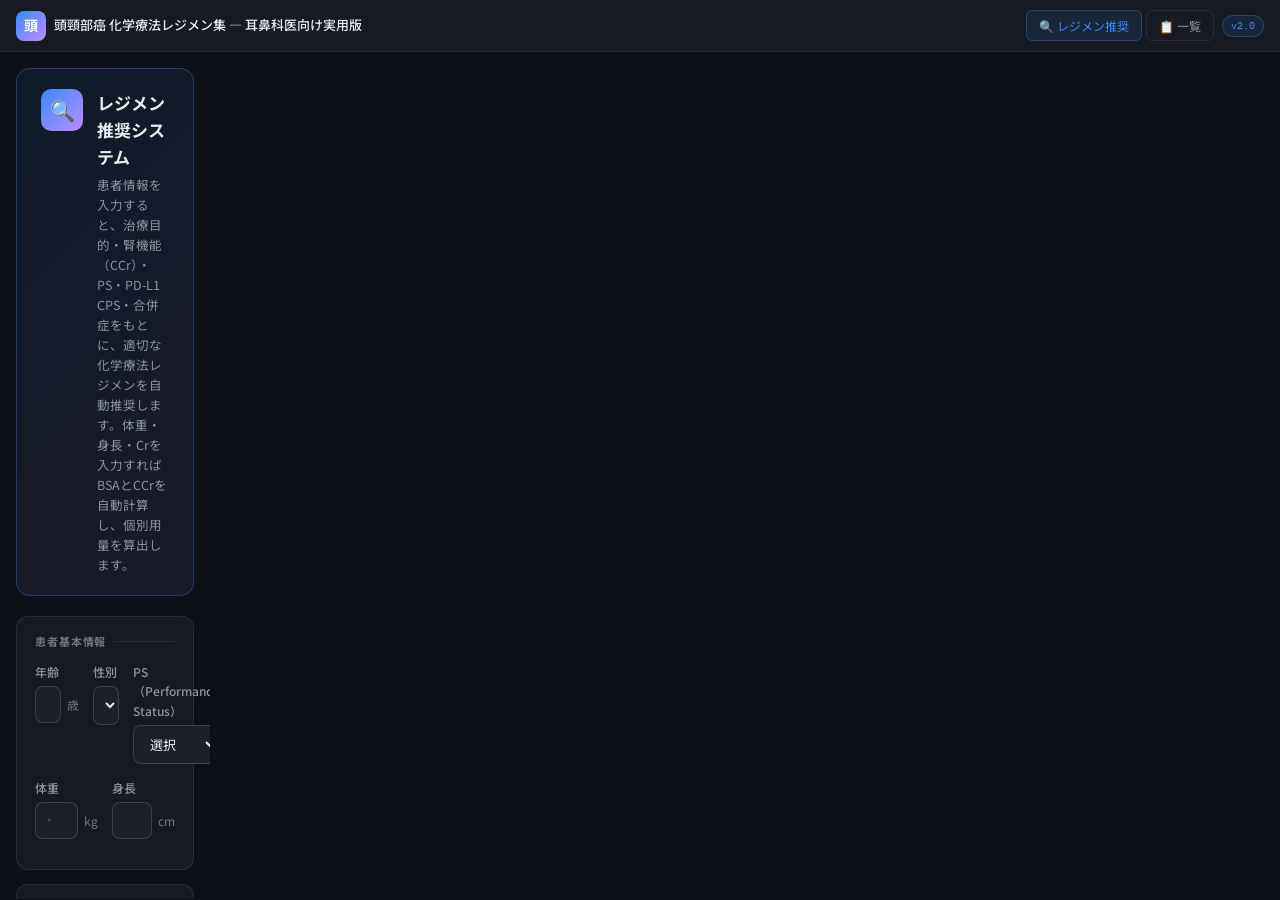
==== commit b7a4c00b: "Add files via upload" ====
--- a/index.html
+++ b/index.html
@@ -3,1709 +3,1071 @@
 <head>
 <meta charset="UTF-8">
 <meta name="viewport" content="width=device-width, initial-scale=1.0">
-<title>耳鼻咽喉科・頭頸部外科 処方マニュアル</title>
-<link href="https://fonts.googleapis.com/css2?family=Noto+Serif+JP:wght@400;600;700&family=Noto+Sans+JP:wght@300;400;500;700&display=swap" rel="stylesheet">
+<title>頭頸部癌 化学療法レジメン集</title>
 <style>
-  :root {
-    --navy: #0d2b45;
-    --teal: #1a7a8a;
-    --teal-light: #2a9db0;
-    --sky: #e8f6fa;
-    --sky-mid: #c2e8f0;
-    --accent: #e05c3a;
-    --gold: #c9934a;
-    --text: #1a2533;
-    --muted: #5a6a78;
-    --border: #cde4ea;
-    --white: #ffffff;
-    --bg: #f5f9fb;
-  }
-
-  * { margin: 0; padding: 0; box-sizing: border-box; }
-
-  body {
-    font-family: 'Noto Sans JP', sans-serif;
-    background: var(--bg);
-    color: var(--text);
-    font-size: 15px;
-    line-height: 1.7;
-  }
-
-  /* ─── HEADER ─── */
-  header {
-    background: linear-gradient(135deg, var(--navy) 0%, #1a4560 60%, var(--teal) 100%);
-    color: white;
-    padding: 48px 40px 40px;
-    position: relative;
-    overflow: hidden;
-  }
-  header::before {
-    content: '';
-    position: absolute;
-    top: -60px; right: -60px;
-    width: 320px; height: 320px;
-    border-radius: 50%;
-    background: rgba(255,255,255,0.04);
-  }
-  header::after {
-    content: '';
-    position: absolute;
-    bottom: -80px; left: 30%;
-    width: 240px; height: 240px;
-    border-radius: 50%;
-    background: rgba(42,157,176,0.15);
-  }
-  .header-inner { max-width: 1100px; margin: 0 auto; position: relative; z-index: 1; }
-  .header-badge {
-    display: inline-block;
-    background: rgba(255,255,255,0.15);
-    border: 1px solid rgba(255,255,255,0.3);
-    color: #b8e8f0;
-    font-size: 11px;
-    letter-spacing: 0.1em;
-    padding: 4px 14px;
-    border-radius: 20px;
-    margin-bottom: 14px;
-    font-weight: 500;
-  }
-  header h1 {
-    font-family: 'Noto Serif JP', serif;
-    font-size: clamp(26px, 4vw, 40px);
-    font-weight: 700;
-    line-height: 1.3;
-    margin-bottom: 6px;
-    letter-spacing: 0.02em;
-  }
-  header h1 span { color: #7dd4e0; }
-  .header-sub {
-    font-size: 13px;
-    color: rgba(255,255,255,0.65);
-    margin-top: 12px;
-    letter-spacing: 0.05em;
-  }
-  .header-stats {
-    display: flex;
-    gap: 28px;
-    margin-top: 28px;
-    flex-wrap: wrap;
-  }
-  .stat {
-    text-align: center;
-    background: rgba(255,255,255,0.08);
-    border: 1px solid rgba(255,255,255,0.15);
-    border-radius: 10px;
-    padding: 12px 20px;
-    min-width: 90px;
-  }
-  .stat-n {
-    font-size: 26px;
-    font-weight: 700;
-    color: #7dd4e0;
-    line-height: 1;
-  }
-  .stat-l { font-size: 11px; color: rgba(255,255,255,0.6); margin-top: 4px; }
-
-  /* ─── SEARCH & NAV ─── */
-  .nav-bar {
-    background: var(--white);
-    border-bottom: 2px solid var(--sky-mid);
-    position: sticky;
-    top: 0;
-    z-index: 100;
-    box-shadow: 0 2px 12px rgba(13,43,69,0.08);
-  }
-  .nav-inner {
-    max-width: 1100px;
-    margin: 0 auto;
-    padding: 12px 20px;
-    display: flex;
-    align-items: center;
-    gap: 16px;
-    flex-wrap: wrap;
-  }
-  .search-box {
-    display: flex;
-    align-items: center;
-    background: var(--sky);
-    border: 1.5px solid var(--border);
-    border-radius: 8px;
-    padding: 7px 14px;
-    gap: 8px;
-    flex: 1;
-    min-width: 200px;
-    transition: border-color 0.2s;
-  }
-  .search-box:focus-within { border-color: var(--teal-light); }
-  .search-box svg { color: var(--muted); flex-shrink: 0; }
-  .search-box input {
-    border: none;
-    background: transparent;
-    font-family: inherit;
-    font-size: 14px;
-    color: var(--text);
-    outline: none;
-    width: 100%;
-  }
-  .filter-tags { display: flex; gap: 8px; flex-wrap: wrap; }
-  .filter-tag {
-    padding: 5px 14px;
-    border-radius: 20px;
-    font-size: 12px;
-    font-weight: 500;
-    cursor: pointer;
-    border: 1.5px solid var(--border);
-    background: white;
-    color: var(--muted);
-    transition: all 0.18s;
-    white-space: nowrap;
-    user-select: none;
-  }
-  .filter-tag:hover, .filter-tag.active {
-    background: var(--teal);
-    border-color: var(--teal);
-    color: white;
-  }
-
-  /* ─── MAIN LAYOUT ─── */
-  .layout {
-    max-width: 1100px;
-    margin: 0 auto;
-    padding: 32px 20px 60px;
-    display: grid;
-    grid-template-columns: 240px 1fr;
-    gap: 28px;
-    align-items: start;
-  }
-
-  /* ─── SIDEBAR ─── */
-  .sidebar {
-    position: sticky;
-    top: 70px;
-  }
-  .toc-box {
-    background: white;
-    border: 1.5px solid var(--border);
-    border-radius: 14px;
-    overflow: hidden;
-    box-shadow: 0 2px 16px rgba(13,43,69,0.06);
-  }
-  .toc-head {
-    background: var(--navy);
-    color: white;
-    padding: 14px 18px;
-    font-size: 13px;
-    font-weight: 700;
-    letter-spacing: 0.05em;
-    display: flex;
-    align-items: center;
-    gap: 8px;
-  }
-  .toc-list { list-style: none; }
-  .toc-item a {
-    display: flex;
-    align-items: center;
-    padding: 9px 16px;
-    font-size: 12.5px;
-    color: var(--text);
-    text-decoration: none;
-    gap: 8px;
-    border-bottom: 1px solid #f0f5f7;
-    transition: background 0.15s;
-  }
-  .toc-item a:hover { background: var(--sky); color: var(--teal); }
-  .toc-item a .num {
-    min-width: 22px;
-    height: 22px;
-    border-radius: 50%;
-    background: var(--sky-mid);
-    color: var(--teal);
-    font-size: 11px;
-    font-weight: 700;
-    display: flex;
-    align-items: center;
-    justify-content: center;
-    flex-shrink: 0;
-  }
-
-  /* ─── CONTENT ─── */
-  .content { min-width: 0; }
-  .section-card {
-    background: white;
-    border: 1.5px solid var(--border);
-    border-radius: 16px;
-    margin-bottom: 28px;
-    overflow: hidden;
-    box-shadow: 0 2px 16px rgba(13,43,69,0.05);
-    transition: box-shadow 0.2s;
-  }
-  .section-card:hover { box-shadow: 0 4px 24px rgba(13,43,69,0.1); }
-
-  .section-header {
-    display: flex;
-    align-items: center;
-    gap: 14px;
-    padding: 18px 24px;
-    background: linear-gradient(90deg, var(--navy) 0%, #1e4a68 100%);
-    cursor: pointer;
-    user-select: none;
-  }
-  .section-num {
-    background: rgba(255,255,255,0.15);
-    color: #7dd4e0;
-    border: 1px solid rgba(255,255,255,0.2);
-    width: 34px;
-    height: 34px;
-    border-radius: 8px;
-    display: flex;
-    align-items: center;
-    justify-content: center;
-    font-size: 15px;
-    font-weight: 700;
-    flex-shrink: 0;
-  }
-  .section-title {
-    font-family: 'Noto Serif JP', serif;
-    font-size: 17px;
-    font-weight: 700;
-    color: white;
-    letter-spacing: 0.02em;
-    flex: 1;
-  }
-  .section-count {
-    font-size: 11px;
-    color: rgba(255,255,255,0.5);
-    white-space: nowrap;
-  }
-  .chevron {
-    color: rgba(255,255,255,0.6);
-    transition: transform 0.25s;
-    flex-shrink: 0;
-  }
-  .section-card.collapsed .chevron { transform: rotate(-90deg); }
-  .section-body { padding: 6px 0; }
-  .section-card.collapsed .section-body { display: none; }
-
-  /* ─── DISEASE ITEM ─── */
-  .disease-item {
-    display: flex;
-    align-items: flex-start;
-    gap: 0;
-    padding: 14px 24px;
-    border-bottom: 1px solid #f2f7f9;
-    cursor: pointer;
-    transition: background 0.15s;
-  }
-  .disease-item:last-child { border-bottom: none; }
-  .disease-item:hover { background: #f8fcfd; }
-  .disease-item.open { background: var(--sky); }
-
-  .disease-icon {
-    width: 36px;
-    height: 36px;
-    border-radius: 8px;
-    display: flex;
-    align-items: center;
-    justify-content: center;
-    flex-shrink: 0;
-    font-size: 16px;
-    margin-right: 14px;
-    margin-top: 2px;
-  }
-  .disease-main { flex: 1; min-width: 0; }
-  .disease-name {
-    font-size: 14.5px;
-    font-weight: 700;
-    color: var(--navy);
-    line-height: 1.35;
-  }
-  .disease-sub {
-    font-size: 12px;
-    color: var(--muted);
-    margin-top: 3px;
-  }
-  .disease-page {
-    font-size: 11px;
-    color: var(--muted);
-    white-space: nowrap;
-    padding-left: 12px;
-    margin-top: 4px;
-    flex-shrink: 0;
-  }
-  .disease-chevron {
-    color: var(--muted);
-    margin-left: 8px;
-    transition: transform 0.2s;
-    flex-shrink: 0;
-    margin-top: 2px;
-  }
-  .disease-item.open .disease-chevron { transform: rotate(90deg); }
-
-  /* ─── DETAIL PANEL ─── */
-  .detail-panel {
-    display: none;
-    padding: 0 24px 20px 74px;
-    background: var(--sky);
-    border-bottom: 1px solid var(--sky-mid);
-    animation: slideDown 0.2s ease;
-  }
-  .detail-panel.open { display: block; }
-  @keyframes slideDown { from { opacity: 0; transform: translateY(-6px); } to { opacity: 1; transform: none; } }
-
-  .detail-inner {
-    background: white;
-    border: 1.5px solid var(--border);
-    border-radius: 12px;
-    padding: 20px 22px;
-    margin-top: 4px;
-  }
-
-  .detail-section-title {
-    font-size: 12px;
-    font-weight: 700;
-    color: var(--teal);
-    letter-spacing: 0.08em;
-    text-transform: uppercase;
-    margin-bottom: 10px;
-    margin-top: 16px;
-    display: flex;
-    align-items: center;
-    gap: 6px;
-  }
-  .detail-section-title:first-child { margin-top: 0; }
-  .detail-section-title::before {
-    content: '';
-    display: block;
-    width: 3px;
-    height: 14px;
-    background: var(--teal);
-    border-radius: 2px;
-  }
-
-  .detail-text {
-    font-size: 13.5px;
-    color: var(--text);
-    line-height: 1.75;
-  }
-
-  .rx-box {
-    background: linear-gradient(135deg, #f0fbfd 0%, #e4f4f8 100%);
-    border: 1.5px solid var(--sky-mid);
-    border-left: 4px solid var(--teal);
-    border-radius: 8px;
-    padding: 14px 16px;
-    font-family: 'Noto Sans JP', sans-serif;
-    font-size: 13px;
-    line-height: 1.9;
-    color: var(--text);
-    margin: 8px 0;
-  }
-  .rx-box .rx-label {
-    font-size: 11px;
-    font-weight: 700;
-    color: var(--teal);
-    letter-spacing: 0.1em;
-    margin-bottom: 6px;
-  }
-  .rx-drug { font-weight: 700; color: var(--navy); }
-  .rx-dose { color: var(--muted); font-size: 12.5px; }
-
-  .note-box {
-    background: #fff8f3;
-    border: 1.5px solid #f3d4b8;
-    border-radius: 8px;
-    padding: 12px 16px;
-    font-size: 13px;
-    color: #7a4520;
-    line-height: 1.7;
-    margin-top: 8px;
-    display: flex;
-    gap: 8px;
-  }
-  .note-icon { flex-shrink: 0; font-size: 15px; margin-top: 1px; }
-
-  .tag-list { display: flex; gap: 6px; flex-wrap: wrap; margin-top: 8px; }
-  .tag {
-    font-size: 11px;
-    padding: 3px 10px;
-    border-radius: 12px;
-    font-weight: 500;
-  }
-  .tag-drug { background: #e8f4fd; color: #1a6090; border: 1px solid #b8daf2; }
-  .tag-warn { background: #fef3e8; color: #a05520; border: 1px solid #f0c898; }
-  .tag-note { background: #edf8ee; color: #2a6830; border: 1px solid #b0dab2; }
-
-  /* ─── INTRO CARD ─── */
-  .intro-card {
-    background: white;
-    border: 1.5px solid var(--border);
-    border-radius: 16px;
-    padding: 24px 28px;
-    margin-bottom: 28px;
-    box-shadow: 0 2px 16px rgba(13,43,69,0.05);
-  }
-  .intro-card h2 {
-    font-family: 'Noto Serif JP', serif;
-    font-size: 16px;
-    color: var(--navy);
-    margin-bottom: 14px;
-    display: flex;
-    align-items: center;
-    gap: 8px;
-  }
-  .intro-grid {
-    display: grid;
-    grid-template-columns: repeat(auto-fit, minmax(200px, 1fr));
-    gap: 14px;
-    margin-top: 16px;
-  }
-  .drug-category {
-    background: var(--sky);
-    border: 1px solid var(--border);
-    border-radius: 10px;
-    padding: 14px 16px;
-  }
-  .drug-category h4 {
-    font-size: 12.5px;
-    font-weight: 700;
-    color: var(--teal);
-    margin-bottom: 8px;
-    display: flex;
-    align-items: center;
-    gap: 6px;
-  }
-  .drug-category ul {
-    list-style: none;
-    font-size: 12.5px;
-    color: var(--text);
-    line-height: 1.8;
-  }
-  .drug-category ul li::before { content: '・'; color: var(--teal); }
-
-  /* ─── NO RESULTS ─── */
-  .no-results {
-    text-align: center;
-    padding: 60px 20px;
-    color: var(--muted);
-    font-size: 15px;
-  }
-
-  /* ─── RESPONSIVE ─── */
-  @media (max-width: 768px) {
-    .layout { grid-template-columns: 1fr; }
-    .sidebar { position: static; }
-    header { padding: 32px 20px 28px; }
-    .detail-panel { padding-left: 24px; }
-    .header-stats { gap: 14px; }
-  }
+@import url('https://fonts.googleapis.com/css2?family=Noto+Sans+JP:wght@300;400;500;700&family=IBM+Plex+Mono:wght@400;500&display=swap');
+:root {
+  --bg:#0d1117;--bg2:#161b22;--bg3:#1c2128;--bg4:#21262d;
+  --border:rgba(255,255,255,0.08);--border2:rgba(255,255,255,0.15);
+  --text:#e6edf3;--text2:#8b949e;--text3:#6e7681;
+  --blue:#388bfd;--blue-bg:rgba(56,139,253,0.1);--blue-border:rgba(56,139,253,0.3);
+  --green:#3fb950;--green-bg:rgba(63,185,80,0.1);--green-border:rgba(63,185,80,0.3);
+  --red:#f85149;--red-bg:rgba(248,81,73,0.1);--red-border:rgba(248,81,73,0.3);
+  --amber:#d29922;--amber-bg:rgba(210,153,34,0.1);--amber-border:rgba(210,153,34,0.3);
+  --purple:#bc8cff;--purple-bg:rgba(188,140,255,0.1);--purple-border:rgba(188,140,255,0.3);
+}
+*{box-sizing:border-box;margin:0;padding:0}
+body{font-family:'Noto Sans JP',sans-serif;background:var(--bg);color:var(--text);min-height:100vh;font-size:14px;line-height:1.6}
+
+/* ── Header ── */
+header{background:var(--bg2);border-bottom:1px solid var(--border);padding:10px 16px;display:flex;flex-wrap:wrap;align-items:center;gap:8px;position:sticky;top:0;z-index:200}
+.logo{width:30px;height:30px;background:linear-gradient(135deg,#388bfd,#bc8cff);border-radius:8px;display:flex;align-items:center;justify-content:center;font-size:14px;font-weight:700;color:#fff;flex-shrink:0}
+header h1{font-size:13px;font-weight:500;flex:1;min-width:0;white-space:nowrap;overflow:hidden;text-overflow:ellipsis}
+.hdr-tabs{display:flex;gap:4px;flex-shrink:0}
+.hdr-tab{padding:6px 12px;border-radius:6px;border:1px solid var(--border);font-size:12px;cursor:pointer;background:none;color:var(--text2);font-family:'Noto Sans JP',sans-serif;transition:all .15s;white-space:nowrap}
+.hdr-tab.active{background:var(--blue-bg);color:var(--blue);border-color:var(--blue-border)}
+.badge{font-family:'IBM Plex Mono',monospace;font-size:10px;background:var(--blue-bg);color:var(--blue);border:1px solid var(--blue-border);padding:2px 8px;border-radius:12px;flex-shrink:0}
+
+/* ── Layout ── */
+.layout{display:grid;grid-template-columns:210px 1fr;min-height:calc(100vh - 53px)}
+
+/* ── Sidebar ── */
+.sidebar{background:var(--bg2);border-right:1px solid var(--border);padding:12px 0;position:sticky;top:53px;height:calc(100vh - 53px);overflow-y:auto}
+.sb-label{font-size:10px;font-weight:700;color:var(--text3);letter-spacing:.08em;text-transform:uppercase;padding:10px 12px 4px;display:block}
+.nav-btn{display:flex;align-items:center;gap:8px;width:calc(100% - 12px);padding:7px 10px;border-radius:6px;border:none;background:none;color:var(--text2);font-family:'Noto Sans JP',sans-serif;font-size:12.5px;cursor:pointer;text-align:left;transition:all .15s;margin:1px 6px}
+.nav-btn:hover{background:var(--bg4);color:var(--text)}
+.nav-btn.active{background:var(--blue-bg);color:var(--blue)}
+.nav-dot{width:7px;height:7px;border-radius:50%;flex-shrink:0}
+.sb-drawer-btn{display:none;width:100%;padding:10px 16px;background:var(--bg2);border:none;border-bottom:1px solid var(--border);color:var(--text2);font-family:'Noto Sans JP',sans-serif;font-size:13px;cursor:pointer;text-align:left}
+.sb-drawer{display:none}
+.sb-drawer.open{display:block}
+
+/* ── Main ── */
+main{padding:0;overflow:hidden;min-width:0}
+.page{display:none;height:calc(100vh - 53px);overflow-y:auto}
+.page.active{display:block}
+.page-inner{padding:16px;max-width:980px}
+
+/* ── AI Advisor ── */
+.ai-page{padding:16px;max-width:900px;margin:0 auto}
+.ai-hero{background:linear-gradient(135deg,rgba(56,139,253,0.08),rgba(188,140,255,0.08));border:1px solid var(--blue-border);border-radius:14px;padding:20px 24px;margin-bottom:20px;display:flex;gap:14px;align-items:flex-start}
+.ai-icon{width:42px;height:42px;background:linear-gradient(135deg,#388bfd,#bc8cff);border-radius:10px;display:flex;align-items:center;justify-content:center;font-size:20px;flex-shrink:0}
+.ai-hero-text h2{font-size:17px;font-weight:700;margin-bottom:4px}
+.ai-hero-text p{font-size:12.5px;color:var(--text2);line-height:1.6}
+
+/* フォーム */
+.form-grid{display:grid;grid-template-columns:1fr 1fr;gap:14px;margin-bottom:14px}
+.form-grid.col3{grid-template-columns:1fr 1fr 1fr}
+.form-grid.col1{grid-template-columns:1fr}
+.form-section{background:var(--bg2);border:1px solid var(--border);border-radius:12px;padding:16px 18px;margin-bottom:14px}
+.form-section-title{font-size:11px;font-weight:700;color:var(--text3);text-transform:uppercase;letter-spacing:.08em;margin-bottom:12px;display:flex;align-items:center;gap:8px}
+.form-section-title::after{content:'';flex:1;height:1px;background:var(--border)}
+.field{display:flex;flex-direction:column;gap:5px}
+.field label{font-size:12px;color:var(--text2);font-weight:500}
+.field input,.field select,.field textarea{background:var(--bg3);border:1px solid var(--border2);border-radius:8px;padding:8px 12px;color:var(--text);font-family:'Noto Sans JP',sans-serif;font-size:13px;outline:none;transition:border .15s;width:100%}
+.field input:focus,.field select:focus,.field textarea:focus{border-color:var(--blue)}
+.field input::placeholder{color:var(--text3)}
+.field select option{background:var(--bg3)}
+.field textarea{resize:vertical;min-height:68px}
+.input-unit{display:flex;gap:6px;align-items:center}
+.input-unit input{flex:1}
+.unit{font-size:12px;color:var(--text3);white-space:nowrap}
+.checkbox-group{display:grid;grid-template-columns:1fr 1fr;gap:6px}
+.cb-item{display:flex;align-items:center;gap:8px;background:var(--bg3);border:1px solid var(--border);border-radius:6px;padding:7px 10px;cursor:pointer;transition:all .15s}
+.cb-item:hover{border-color:var(--border2)}
+.cb-item input[type=checkbox]{accent-color:var(--blue);width:14px;height:14px;cursor:pointer}
+.cb-item span{font-size:12.5px;color:var(--text)}
+
+/* ボタン */
+.run-btn{width:100%;padding:14px;background:linear-gradient(135deg,#388bfd,#bc8cff);border:none;border-radius:10px;color:#fff;font-family:'Noto Sans JP',sans-serif;font-size:15px;font-weight:700;cursor:pointer;transition:opacity .2s;margin-top:8px;letter-spacing:.03em}
+.run-btn:hover{opacity:.88}
+.run-btn:disabled{opacity:.4;cursor:not-allowed}
+.calc-btn{background:var(--bg4);border:1px solid var(--border2);color:var(--text2);padding:6px 14px;border-radius:6px;font-size:12px;cursor:pointer;font-family:'Noto Sans JP',sans-serif;margin-top:8px}
+.calc-btn:hover{color:var(--text);border-color:var(--border2)}
+
+/* ローディング（ルールベースでは即時表示されるが念のため残す） */
+.loading{display:none}
+/* 結果 */
+.result-panel{display:none;margin-top:20px}
+.result-panel.show{display:block}
+.result-header{background:linear-gradient(135deg,rgba(63,185,80,0.1),rgba(56,139,253,0.08));border:1px solid var(--green-border);border-radius:12px;padding:14px 18px;margin-bottom:14px}
+.result-header h3{font-size:15px;font-weight:700;color:var(--green);margin-bottom:3px}
+.result-header p{font-size:12px;color:var(--text2)}
+.result-body{background:var(--bg2);border:1px solid var(--border);border-radius:12px;overflow:hidden}
+.result-content{padding:16px 18px;font-size:13.5px;line-height:1.9;color:var(--text)}
+.disclaimer{background:var(--amber-bg);border:1px solid var(--amber-border);border-radius:8px;padding:10px 14px;font-size:11.5px;color:var(--amber);margin-top:12px;line-height:1.6}
+
+/* ── 結果パネル内コンテンツ ── */
+.r-section{margin-bottom:16px}
+.r-section-title{font-size:11px;font-weight:700;color:var(--text3);text-transform:uppercase;letter-spacing:.08em;margin-bottom:10px;display:flex;align-items:center;gap:8px}
+.r-section-title::after{content:'';flex:1;height:1px;background:var(--border)}
+.r-first{background:rgba(63,185,80,0.04);border:1px solid var(--green-border);border-radius:10px;padding:14px 16px}
+.r-regimen-name{font-size:14px;font-weight:700;color:var(--text);border-left:4px solid;padding-left:12px;margin-bottom:12px;line-height:1.5}
+.r-schedule{background:var(--bg3);border-radius:8px;overflow:hidden;margin-bottom:12px}
+.r-sched-row{display:grid;grid-template-columns:140px 1fr;border-bottom:1px solid var(--border);font-size:12.5px}
+.r-sched-row:last-child{border-bottom:none}
+.r-sched-day{padding:8px 12px;font-family:'IBM Plex Mono',monospace;font-size:11.5px;color:var(--blue);border-right:1px solid var(--border);background:rgba(56,139,253,0.04);display:flex;align-items:flex-start}
+.r-sched-content{padding:8px 12px;color:var(--text);line-height:1.6}
+.r-sched-content b{color:var(--amber)}
+.r-warnings{background:var(--amber-bg);border:1px solid var(--amber-border);border-radius:8px;padding:10px 14px;margin-bottom:10px}
+.r-warn-title{font-size:11px;font-weight:700;color:var(--amber);letter-spacing:.05em;margin-bottom:6px}
+.r-warn-item{font-size:12.5px;color:#e3b341;line-height:1.7;padding-left:12px;position:relative}
+.r-warn-item::before{content:'▸';position:absolute;left:0;color:var(--amber)}
+.r-warn-patient{color:var(--red) !important}
+.r-warn-patient::before{color:var(--red) !important}
+.r-evidence{font-family:'IBM Plex Mono',monospace;font-size:11px;color:var(--text3);background:var(--bg3);border:1px solid var(--border);border-radius:6px;padding:7px 11px;line-height:1.6}
+.r-reason{font-size:13px;color:var(--text2);line-height:1.7;padding:4px 0 4px 12px;border-left:2px solid var(--blue-border)}
+.r-reason+.r-reason{margin-top:4px}
+.r-alt-item{display:flex;align-items:baseline;gap:10px;padding:8px 12px;background:var(--bg3);border-radius:7px;margin-bottom:6px;flex-wrap:wrap}
+.r-alt-name{font-size:13px;font-weight:700;border-left:3px solid;padding-left:8px;white-space:nowrap}
+.r-alt-reason{font-size:12.5px;color:var(--text2)}
+.r-avoid-item{font-size:13px;color:var(--text2);padding:6px 12px;border-left:3px solid var(--red-border);margin-bottom:5px;background:var(--red-bg);border-radius:0 6px 6px 0}
+.r-avoid-name{font-weight:700;color:var(--red)}
+.r-avoid-reason{font-size:12.5px}
+.r-check-item{font-size:13px;color:var(--text);padding:6px 12px 6px 10px;border-bottom:1px solid var(--border);display:flex;gap:8px;align-items:flex-start;line-height:1.6}
+.r-check-item:last-child{border-bottom:none}
+.r-check-item::before{content:'';display:none}
+.r-alert{border-radius:8px;padding:12px 16px;border:1px solid;margin-bottom:12px;font-size:13px;line-height:1.7}
+.r-alert-red{background:var(--red-bg);border-color:var(--red-border);color:#ffa198}
+.r-alert-title{font-weight:700;font-size:11.5px;text-transform:uppercase;letter-spacing:.04em;margin-bottom:5px}
+.r-note{font-size:13px;color:var(--text2);background:var(--bg3);border-radius:7px;padding:10px 14px;line-height:1.7;white-space:pre-wrap}
+@media(max-width:640px){
+  .r-sched-row{grid-template-columns:1fr}
+  .r-sched-day{border-right:none;border-bottom:1px solid var(--border);background:var(--bg3)}
+  .r-alt-item{flex-direction:column;gap:4px}
+}
+
+/* レジメン一覧共通 */
+.panel-header{background:var(--bg2);border:1px solid var(--border);border-radius:12px;padding:16px 20px;margin-bottom:16px}
+.panel-title{font-size:17px;font-weight:700;line-height:1.3}
+.panel-subtitle{font-size:12.5px;color:var(--text2);margin-top:4px}
+.tags{display:flex;flex-wrap:wrap;gap:6px;margin-top:10px}
+.tag{font-size:11px;padding:3px 10px;border-radius:12px;font-weight:500;border:1px solid}
+.tag-blue{background:var(--blue-bg);color:var(--blue);border-color:var(--blue-border)}
+.tag-green{background:var(--green-bg);color:var(--green);border-color:var(--green-border)}
+.tag-red{background:var(--red-bg);color:var(--red);border-color:var(--red-border)}
+.tag-amber{background:var(--amber-bg);color:var(--amber);border-color:var(--amber-border)}
+.tag-purple{background:var(--purple-bg);color:var(--purple);border-color:var(--purple-border)}
+.sec-title{font-size:10.5px;font-weight:700;color:var(--text3);text-transform:uppercase;letter-spacing:.08em;margin:14px 0 8px;display:flex;align-items:center;gap:8px}
+.sec-title::after{content:'';flex:1;height:1px;background:var(--border)}
+.tl-table{background:var(--bg2);border:1px solid var(--border);border-radius:10px;overflow:hidden;margin-bottom:12px}
+.tl-row{display:grid;grid-template-columns:130px 1fr;border-bottom:1px solid var(--border)}
+.tl-row:last-child{border-bottom:none}
+.tl-day{padding:10px 12px;font-family:'IBM Plex Mono',monospace;font-size:11.5px;color:var(--blue);border-right:1px solid var(--border);display:flex;align-items:flex-start;font-weight:500;background:rgba(56,139,253,0.03)}
+.tl-c{padding:10px 14px;font-size:13px;line-height:1.7}
+.tl-c .d{font-weight:700}.tl-c .dose{font-family:'IBM Plex Mono',monospace;font-size:13px;color:var(--amber)}.tl-c .n{font-size:11.5px;color:var(--text3);margin-top:2px}
+.cg{display:grid;grid-template-columns:1fr 1fr;gap:10px;margin-bottom:12px}
+.card{background:var(--bg2);border:1px solid var(--border);border-radius:10px;padding:13px 15px}
+.card.full{grid-column:1/-1}
+.ct{font-size:11.5px;font-weight:700;color:var(--text2);margin-bottom:7px}
+.cb{font-size:13px;line-height:1.8}
+.cb .mono{font-family:'IBM Plex Mono',monospace;font-size:12.5px;color:var(--amber)}
+.cb .em{color:var(--blue);font-weight:500}.cb .warn{color:var(--red);font-weight:500}.cb .good{color:var(--green)}
+.ae-table{background:var(--bg2);border:1px solid var(--border);border-radius:10px;overflow:hidden;margin-bottom:12px}
+.ae-row{display:grid;grid-template-columns:150px 80px 1fr;border-bottom:1px solid var(--border);align-items:start}
+.ae-row.ae-hdr{background:var(--bg3);font-size:10.5px;font-weight:700;color:var(--text3);text-transform:uppercase;letter-spacing:.05em}
+.ae-row:last-child{border-bottom:none}
+.ae-c{padding:9px 12px;font-size:13px;border-right:1px solid var(--border)}.ae-c:last-child{border-right:none}
+.freq-hi{color:var(--red);font-family:'IBM Plex Mono',monospace;font-size:12px}
+.freq-md{color:var(--amber);font-family:'IBM Plex Mono',monospace;font-size:12px}
+.freq-lo{color:var(--green);font-family:'IBM Plex Mono',monospace;font-size:12px}
+.alert{border-radius:8px;padding:12px 16px;font-size:13px;line-height:1.7;border:1px solid;margin-top:12px}
+.alert-red{background:var(--red-bg);border-color:var(--red-border);color:#ffa198}
+.alert-amber{background:var(--amber-bg);border-color:var(--amber-border);color:#e3b341}
+.alert-blue{background:var(--blue-bg);border-color:var(--blue-border);color:#79c0ff}
+.alert-title{font-weight:700;font-size:11px;text-transform:uppercase;letter-spacing:.05em;margin-bottom:4px}
+.checklist{display:grid;grid-template-columns:1fr 1fr;gap:7px;margin-bottom:12px}
+.ci{display:flex;align-items:center;gap:8px;background:var(--bg3);border:1px solid var(--border);border-radius:6px;padding:7px 10px;font-size:13px}
+.ck{width:16px;height:16px;border-radius:50%;background:var(--green-bg);border:1px solid var(--green-border);display:flex;align-items:center;justify-content:center;flex-shrink:0;font-size:9px;color:var(--green)}
+.ref{background:var(--bg3);border:1px solid var(--border);border-radius:7px;padding:9px 13px;font-size:11.5px;color:var(--text3);margin-top:14px;font-family:'IBM Plex Mono',monospace;line-height:1.6}
+.regimen-panel{display:none}.regimen-panel.active{display:block}
+
+/* ── レスポンシブ ── */
+@media(max-width:640px){
+  header h1{display:none}
+  .badge{display:none}
+  .hdr-tab{padding:6px 10px;font-size:11px}
+  .layout{grid-template-columns:1fr}
+  .sidebar{display:none !important}
+  .sb-drawer-btn{display:block !important}
+  .page{height:auto;min-height:calc(100vh - 53px)}
+  .ai-page,.page-inner{padding:12px}
+  .ai-hero{flex-direction:column;gap:10px;padding:14px}
+  .form-grid,.form-grid.col3,.cg{grid-template-columns:1fr}
+  .ae-row{grid-template-columns:1fr}
+  .ae-row.ae-hdr{display:none}
+  .ae-c{border-right:none;border-bottom:1px solid var(--border);padding:8px 10px}
+  .ae-c:last-child{border-bottom:none}
+  .checklist,.checkbox-group{grid-template-columns:1fr}
+  .tl-row{grid-template-columns:1fr}
+  .tl-day{border-right:none;border-bottom:1px solid var(--border);background:var(--bg3);padding:6px 12px;font-size:11px}
+  .result-content{padding:14px 16px;font-size:13px}
+}
 </style>
 </head>
 <body>
 
-<!-- HEADER -->
 <header>
-  <div class="header-inner">
-    <div class="header-badge">耳鼻咽喉科・頭頸部外科 ／ 2023年増刊号 Vol.95 No.5</div>
-    <h1>処方マニュアル<br><span>豊富な処方例でポイント解説</span></h1>
-    <div class="header-sub">耳鼻咽喉科医のための実践的処方ガイド ／ 専門医による疾患別処方解説</div>
-    <div class="header-stats">
-      <div class="stat"><div class="stat-n">16</div><div class="stat-l">大章</div></div>
-      <div class="stat"><div class="stat-n">80+</div><div class="stat-l">疾患</div></div>
-      <div class="stat"><div class="stat-n">366</div><div class="stat-l">ページ</div></div>
-      <div class="stat"><div class="stat-n">100+</div><div class="stat-l">執筆医師</div></div>
-    </div>
-  </div>
+  <div class="logo">頭</div>
+  <h1>頭頸部癌 化学療法レジメン集 — 耳鼻科医向け実用版</h1>
+  <div class="hdr-tabs">
+    <button class="hdr-tab active" onclick="switchPage('advisor',this)">🔍 レジメン推奨</button>
+    <button class="hdr-tab" onclick="switchPage('ref',this)">📋 一覧</button>
+  </div>
+  <span class="badge">v2.0</span>
 </header>
 
-<!-- NAV / SEARCH -->
-<div class="nav-bar">
-  <div class="nav-inner">
-    <div class="search-box">
-      <svg width="16" height="16" fill="none" stroke="currentColor" stroke-width="2" viewBox="0 0 24 24">
-        <circle cx="11" cy="11" r="8"/><line x1="21" y1="21" x2="16.65" y2="16.65"/>
-      </svg>
-      <input id="searchInput" type="text" placeholder="疾患名・薬剤名で検索…">
-    </div>
-    <div class="filter-tags">
-      <div class="filter-tag active" data-filter="all">すべて</div>
-      <div class="filter-tag" data-filter="ear">耳</div>
-      <div class="filter-tag" data-filter="nose">鼻</div>
-      <div class="filter-tag" data-filter="throat">咽喉</div>
-      <div class="filter-tag" data-filter="cancer">腫瘍</div>
-      <div class="filter-tag" data-filter="drug">薬剤</div>
-    </div>
-  </div>
+<div class="layout">
+
+<nav class="sidebar" id="sidebar">
+  <div style="padding:12px 10px 4px">
+    <span class="sb-label">根治的治療</span>
+    <button class="nav-btn active" onclick="showPanel('cddp-rt',this)"><span class="nav-dot" style="background:#388bfd"></span>CDDP + RT</button>
+    <button class="nav-btn" onclick="showPanel('cbdca-rt',this)"><span class="nav-dot" style="background:#3fb950"></span>CBDCA + RT</button>
+    <button class="nav-btn" onclick="showPanel('cet-rt',this)"><span class="nav-dot" style="background:#bc8cff"></span>Cetuximab + RT</button>
+    <span class="sb-label">導入化学療法</span>
+    <button class="nav-btn" onclick="showPanel('tpf',this)"><span class="nav-dot" style="background:#d29922"></span>TPF</button>
+    <span class="sb-label">再発・転移</span>
+    <button class="nav-btn" onclick="showPanel('pembro',this)"><span class="nav-dot" style="background:#f85149"></span>Pembrolizumab</button>
+    <button class="nav-btn" onclick="showPanel('nivo',this)"><span class="nav-dot" style="background:#f85149"></span>Nivolumab</button>
+    <button class="nav-btn" onclick="showPanel('pf',this)"><span class="nav-dot" style="background:#8b949e"></span>PF</button>
+    <button class="nav-btn" onclick="showPanel('extreme',this)"><span class="nav-dot" style="background:#bc8cff"></span>Extreme</button>
+  </div>
+</nav>
+
+<main>
+
+<!-- ===== AI Advisor ===== -->
+<div class="page active" id="page-advisor">
+<div class="ai-page">
+
+  <div class="ai-hero">
+    <div class="ai-icon">🔍</div>
+    <div class="ai-hero-text">
+      <h2>レジメン推奨システム</h2>
+      <p>患者情報を入力すると、治療目的・腎機能（CCr）・PS・PD-L1 CPS・合併症をもとに、適切な化学療法レジメンを自動推奨します。体重・身長・Crを入力すればBSAとCCrを自動計算し、個別用量を算出します。</p>
+    </div>
+  </div>
+
+  <!-- 基本情報 -->
+  <div class="form-section">
+    <div class="form-section-title">患者基本情報</div>
+    <div class="form-grid col3">
+      <div class="field"><label>年齢</label><div class="input-unit"><input type="number" id="age" placeholder="例：65" min="0" max="120"><span class="unit">歳</span></div></div>
+      <div class="field"><label>性別</label><select id="sex"><option value="">選択</option><option value="男性">男性</option><option value="女性">女性</option></select></div>
+      <div class="field"><label>PS（Performance Status）</label><select id="ps"><option value="">選択</option><option value="0">0 — 無症状・通常活動可</option><option value="1">1 — 症状あり・軽労働可</option><option value="2">2 — 日中50%以上起床</option><option value="3">3 — 日中50%以上臥床</option><option value="4">4 — 常時臥床</option></select></div>
+    </div>
+    <div class="form-grid">
+      <div class="field"><label>体重</label><div class="input-unit"><input type="number" id="weight" placeholder="例：60" step="0.1"><span class="unit">kg</span></div></div>
+      <div class="field"><label>身長</label><div class="input-unit"><input type="number" id="height" placeholder="例：165" step="0.1"><span class="unit">cm</span></div></div>
+    </div>
+  </div>
+
+  <!-- 腫瘍情報 -->
+  <div class="form-section">
+    <div class="form-section-title">腫瘍情報</div>
+    <div class="form-grid">
+      <div class="field"><label>原発部位 <span style="color:var(--red)">*</span></label><select id="site"><option value="">選択</option><option value="口腔（舌・口底・頬粘膜等）">口腔（舌・口底・頬粘膜等）</option><option value="中咽頭">中咽頭</option><option value="下咽頭">下咽頭</option><option value="喉頭（声門・声門上・声門下）">喉頭</option><option value="鼻腔・副鼻腔">鼻腔・副鼻腔</option><option value="鼻咽腔（上咽頭）">鼻咽腔（上咽頭）</option><option value="唾液腺">唾液腺</option><option value="甲状腺">甲状腺</option><option value="原発不明頸部リンパ節転移">原発不明頸部リンパ節転移</option></select></div>
+      <div class="field"><label>組織型 <span style="color:var(--red)">*</span></label><select id="histology"><option value="">選択</option><option value="扁平上皮癌（SCC）">扁平上皮癌（SCC）</option><option value="腺癌">腺癌</option><option value="腺様嚢胞癌">腺様嚢胞癌</option><option value="粘表皮癌">粘表皮癌</option><option value="未分化癌">未分化癌</option><option value="その他">その他</option></select></div>
+    </div>
+    <div class="form-grid col3">
+      <div class="field"><label>臨床病期 <span style="color:var(--red)">*</span></label><select id="stage"><option value="">選択</option><option value="Stage I">Stage I</option><option value="Stage II">Stage II</option><option value="Stage III">Stage III</option><option value="Stage IVA">Stage IVA</option><option value="Stage IVB">Stage IVB</option><option value="Stage IVC（遠隔転移）">Stage IVC（遠隔転移）</option><option value="再発（局所）">再発（局所）</option><option value="再発・転移（遠隔）">再発・転移（遠隔）</option></select></div>
+      <div class="field"><label>HPV/p16状態（中咽頭）</label><select id="hpv"><option value="不明/非該当">不明/非該当</option><option value="HPV/p16 陽性">HPV/p16 陽性</option><option value="HPV/p16 陰性">HPV/p16 陰性</option></select></div>
+      <div class="field"><label>PD-L1 CPS</label><select id="pdl1"><option value="未測定">未測定</option><option value="CPS < 1">CPS &lt; 1</option><option value="CPS 1〜19">CPS 1〜19</option><option value="CPS ≥ 20">CPS ≥ 20</option></select></div>
+    </div>
+    <div class="form-grid">
+      <div class="field"><label>治療目的 <span style="color:var(--red)">*</span></label><select id="intent"><option value="">選択</option><option value="根治的治療（手術 or 放射線併用）">根治的治療（手術 or 放射線併用）</option><option value="術後補助療法（術後CRT）">術後補助療法（術後CRT）</option><option value="導入化学療法">導入化学療法</option><option value="緩和的治療（再発・転移 1次治療）">緩和的治療（再発・転移 1次治療）</option><option value="緩和的治療（2次治療以降）">緩和的治療（2次治療以降）</option></select></div>
+      <div class="field"><label>前治療歴</label><select id="prior"><option value="なし（初回治療）">なし（初回治療）</option><option value="白金製剤含むCRT歴あり">白金製剤含むCRT歴あり</option><option value="白金製剤含む全身化学療法歴あり">白金製剤含む全身化学療法歴あり</option><option value="免疫チェックポイント阻害薬歴あり">免疫チェックポイント阻害薬歴あり</option><option value="手術歴あり（化学療法歴なし）">手術歴あり（化学療法歴なし）</option></select></div>
+    </div>
+  </div>
+
+  <!-- 血液データ -->
+  <div class="form-section">
+    <div class="form-section-title">血液・腎機能データ</div>
+    <div class="form-grid col3">
+      <div class="field"><label>血清クレアチニン（Cr）</label><div class="input-unit"><input type="number" id="cr" placeholder="例：0.9" step="0.01"><span class="unit">mg/dL</span></div></div>
+      <div class="field"><label>CCr（Cockcroft-Gault）</label><div class="input-unit"><input type="number" id="ccr" placeholder="自動計算可" step="1"><span class="unit">mL/min</span></div></div>
+      <div class="field"><label>WBC</label><div class="input-unit"><input type="number" id="wbc" placeholder="例：5500" step="100"><span class="unit">/µL</span></div></div>
+    </div>
+    <div class="form-grid col3">
+      <div class="field"><label>好中球数（ANC）</label><div class="input-unit"><input type="number" id="anc" placeholder="例：3200" step="100"><span class="unit">/µL</span></div></div>
+      <div class="field"><label>血小板（Plt）</label><div class="input-unit"><input type="number" id="plt" placeholder="例：18" step="0.1"><span class="unit">×10⁴/µL</span></div></div>
+      <div class="field"><label>Hb</label><div class="input-unit"><input type="number" id="hb" placeholder="例：12.5" step="0.1"><span class="unit">g/dL</span></div></div>
+    </div>
+    <div class="form-grid col3">
+      <div class="field"><label>AST</label><div class="input-unit"><input type="number" id="ast" placeholder="例：25"><span class="unit">U/L</span></div></div>
+      <div class="field"><label>ALT</label><div class="input-unit"><input type="number" id="alt" placeholder="例：20"><span class="unit">U/L</span></div></div>
+      <div class="field"><label>Mg（マグネシウム）</label><div class="input-unit"><input type="number" id="mg" placeholder="例：0.8" step="0.01"><span class="unit">mmol/L</span></div></div>
+    </div>
+    <button class="calc-btn" onclick="calcCCr()">🧮 年齢・性別・体重・Crから CCr を自動計算</button>
+  </div>
+
+  <!-- 合併症 -->
+  <div class="form-section">
+    <div class="form-section-title">合併症・特記事項</div>
+    <div class="checkbox-group" id="comorbidities">
+      <label class="cb-item"><input type="checkbox" value="慢性腎臓病（CKD）"><span>慢性腎臓病（CKD）</span></label>
+      <label class="cb-item"><input type="checkbox" value="糖尿病"><span>糖尿病</span></label>
+      <label class="cb-item"><input type="checkbox" value="高血圧"><span>高血圧</span></label>
+      <label class="cb-item"><input type="checkbox" value="心疾患（心不全・狭心症等）"><span>心疾患（心不全・狭心症等）</span></label>
+      <label class="cb-item"><input type="checkbox" value="間質性肺炎・肺線維症"><span>間質性肺炎・肺線維症</span></label>
+      <label class="cb-item"><input type="checkbox" value="自己免疫疾患（RA・SLE等）"><span>自己免疫疾患（RA・SLE等）</span></label>
+      <label class="cb-item"><input type="checkbox" value="難聴・耳鳴（既存）"><span>難聴・耳鳴（既存）</span></label>
+      <label class="cb-item"><input type="checkbox" value="末梢神経障害（既存）"><span>末梢神経障害（既存）</span></label>
+      <label class="cb-item"><input type="checkbox" value="ステロイド全身投与中（PSL>10mg/日）"><span>ステロイド全身投与中（PSL&gt;10mg/日）</span></label>
+      <label class="cb-item"><input type="checkbox" value="肝機能障害（Child-Pugh B/C）"><span>肝機能障害（Child-Pugh B/C）</span></label>
+    </div>
+    <div class="field" style="margin-top:12px">
+      <label>その他・特記事項（自由記載）</label>
+      <textarea id="notes" placeholder="例：嚥下障害あり、過去にCDDP使用歴（アレルギーなし）、聴力低下の懸念あり など"></textarea>
+    </div>
+  </div>
+
+  <button class="run-btn" id="runBtn" onclick="runAI()">🔍 レジメンを推奨する</button>
+
+  <div class="result-panel" id="resultPanel">
+    <div class="result-header">
+      <h3>✅ 推奨レジメン</h3>
+      <p id="resultMeta"></p>
+    </div>
+    <div class="result-body">
+      <div class="result-content" id="resultContent"></div>
+    </div>
+    <div class="disclaimer">⚠️ <strong>免責事項：</strong>本ツールはルールベースによる参考情報です。最終的な治療方針は担当医師の判断によります。添付文書・施設プロトコル・最新ガイドラインを必ず参照してください。</div>
+  </div>
+
 </div>
-
-<!-- MAIN -->
-<div class="layout">
-
-  <!-- SIDEBAR -->
-  <aside class="sidebar">
-    <div class="toc-box">
-      <div class="toc-head">
-        <svg width="14" height="14" fill="none" stroke="currentColor" stroke-width="2" viewBox="0 0 24 24">
-          <line x1="8" y1="6" x2="21" y2="6"/><line x1="8" y1="12" x2="21" y2="12"/>
-          <line x1="8" y1="18" x2="21" y2="18"/><line x1="3" y1="6" x2="3.01" y2="6"/>
-          <line x1="3" y1="12" x2="3.01" y2="12"/><line x1="3" y1="18" x2="3.01" y2="18"/>
-        </svg>
-        目次
-      </div>
-      <ul class="toc-list" id="tocList">
-        <li class="toc-item"><a href="#sec1"><span class="num">1</span>主な薬剤の種類と使い方</a></li>
-        <li class="toc-item"><a href="#sec2"><span class="num">2</span>併用薬への対処法</a></li>
-        <li class="toc-item"><a href="#sec3"><span class="num">3</span>耳の感染症／炎症</a></li>
-        <li class="toc-item"><a href="#sec4"><span class="num">4</span>鼻副鼻腔の感染症／炎症</a></li>
-        <li class="toc-item"><a href="#sec5"><span class="num">5</span>口腔・咽喉頭の感染症</a></li>
-        <li class="toc-item"><a href="#sec6"><span class="num">6</span>唾液腺の感染症／炎症</a></li>
-        <li class="toc-item"><a href="#sec7"><span class="num">7</span>甲状腺の感染症／炎症</a></li>
-        <li class="toc-item"><a href="#sec8"><span class="num">8</span>頸部の感染症／炎症</a></li>
-        <li class="toc-item"><a href="#sec9"><span class="num">9</span>上気道感染症</a></li>
-        <li class="toc-item"><a href="#sec10"><span class="num">10</span>性感染症</a></li>
-        <li class="toc-item"><a href="#sec11"><span class="num">11</span>アレルギー性疾患</a></li>
-        <li class="toc-item"><a href="#sec12"><span class="num">12</span>全身性自己免疫疾患</a></li>
-        <li class="toc-item"><a href="#sec13"><span class="num">13</span>難聴・めまい</a></li>
-        <li class="toc-item"><a href="#sec14"><span class="num">14</span>痛み・異常感</a></li>
-        <li class="toc-item"><a href="#sec15"><span class="num">15</span>頭頸部がん</a></li>
-        <li class="toc-item"><a href="#sec16"><span class="num">16</span>がん治療の副作用・疼痛緩和</a></li>
-      </ul>
-    </div>
-  </aside>
-
-  <!-- CONTENT -->
-  <main class="content" id="mainContent">
-
-    <!-- 概要カード -->
-    <div class="intro-card" data-category="drug">
-      <h2>
-        <svg width="18" height="18" fill="none" stroke="var(--teal)" stroke-width="2" viewBox="0 0 24 24">
-          <path d="M12 2l3.09 6.26L22 9.27l-5 4.87 1.18 6.88L12 17.77l-6.18 3.25L7 14.14 2 9.27l6.91-1.01L12 2z"/>
-        </svg>
-        本書について
-      </h2>
-      <p class="detail-text">
-        本書は耳鼻咽喉科・頭頸部外科の専門医が、日常診療で遭遇する主要疾患の処方を疾患別・薬剤別に解説した実践的マニュアルです。
-        抗菌薬・ステロイド・漢方薬など薬剤の基本から、80以上の疾患別処方例まで、豊富な処方例をもとにポイントを解説しています。
-      </p>
-      <div class="intro-grid">
-        <div class="drug-category">
-          <h4>💊 抗菌・抗炎症薬</h4>
-          <ul>
-            <li>抗菌薬・抗真菌薬・抗ウイルス薬</li>
-            <li>消炎・消炎鎮痛薬（NSAIDs）</li>
-            <li>副腎皮質ステロイド</li>
-            <li>外用薬（点耳・点鼻・含嗽）</li>
-          </ul>
-        </div>
-        <div class="drug-category">
-          <h4>🌿 特殊薬剤</h4>
-          <ul>
-            <li>アレルギー治療薬</li>
-            <li>漢方薬</li>
-            <li>向精神薬</li>
-            <li>免疫抑制薬</li>
-          </ul>
-        </div>
-        <div class="drug-category">
-          <h4>⚠️ 併用薬管理</h4>
-          <ul>
-            <li>抗凝固薬・抗血小板薬</li>
-            <li>糖尿病薬（周術期）</li>
-            <li>免疫抑制薬</li>
-            <li>各種相互作用</li>
-          </ul>
-        </div>
-        <div class="drug-category">
-          <h4>🎯 処方のポイント</h4>
-          <ul>
-            <li>第一選択薬・代替薬の提示</li>
-            <li>用量・用法の具体的記載</li>
-            <li>小児・妊婦への注意事項</li>
-            <li>耐性菌対策</li>
-          </ul>
-        </div>
-      </div>
-    </div>
-
-    <!-- SEC 1: 主な薬剤の種類と使い方 -->
-    <div class="section-card" id="sec1" data-category="drug">
-      <div class="section-header" onclick="toggleSection(this)">
-        <div class="section-num">1</div>
-        <div class="section-title">耳鼻咽喉科医が処方する主な薬剤の種類と使い方</div>
-        <div class="section-count">6項目</div>
-        <svg class="chevron" width="18" height="18" fill="none" stroke="currentColor" stroke-width="2.5" viewBox="0 0 24 24"><polyline points="6 9 12 15 18 9"/></svg>
-      </div>
-      <div class="section-body">
-
-        <div class="disease-item" onclick="toggleDisease(this)" data-tags="抗菌薬 抗真菌薬 抗ウイルス薬">
-          <div class="disease-icon" style="background:#e8f4fd; color:#1a6090;">💊</div>
-          <div class="disease-main">
-            <div class="disease-name">抗菌薬・抗真菌薬・抗ウイルス薬の種類と使い方</div>
-            <div class="disease-sub">河野正充／保富宗城</div>
-          </div>
-          <div class="disease-page">p.8</div>
-          <svg class="disease-chevron" width="14" height="14" fill="none" stroke="currentColor" stroke-width="2" viewBox="0 0 24 24"><polyline points="9 18 15 12 9 6"/></svg>
-        </div>
-        <div class="detail-panel">
-          <div class="detail-inner">
-            <div class="detail-section-title">概要</div>
-            <div class="detail-text">耳鼻咽喉科で頻用される抗菌薬・抗真菌薬・抗ウイルス薬の特徴と使い分けを解説。β-ラクタム系、マクロライド系、キノロン系など各系統の特性と適応疾患を整理。</div>
-            <div class="detail-section-title">主要な薬剤カテゴリ</div>
-            <div class="rx-box">
-              <div class="rx-label">● 経口抗菌薬（主要系統）</div>
-              <span class="rx-drug">アモキシシリン（AMPC）</span>：ペニシリン系。急性中耳炎・急性副鼻腔炎の第一選択<br>
-              <span class="rx-drug">アジスロマイシン（AZM）</span>：マクロライド系。少量長期療法にも応用<br>
-              <span class="rx-drug">レボフロキサシン（LVFX）</span>：ニューキノロン系。耐性菌・重症感染に<br>
-              <span class="rx-drug">セフジトレンピボキシル</span>：第3世代セフェム系。小児にも使用可
-            </div>
-            <div class="detail-section-title">抗ウイルス薬</div>
-            <div class="rx-box">
-              <span class="rx-drug">バラシクロビル（VACV）</span>：HSV・VZV感染。Bell麻痺・Hunt症候群<br>
-              <span class="rx-drug">オセルタミビル（TamiFlu）</span>：インフルエンザ。発症48時間以内<br>
-              <span class="rx-drug">ニルマトレルビル/リトナビル（Paxlovid）</span>：COVID-19重症化予防
-            </div>
-            <div class="tag-list">
-              <span class="tag tag-warn">⚠ 耐性菌に注意</span>
-              <span class="tag tag-note">✓ 培養・感受性検査を活用</span>
-            </div>
-          </div>
-        </div>
-
-        <div class="disease-item" onclick="toggleDisease(this)" data-tags="消炎 NSAIDs 鎮痛薬">
-          <div class="disease-icon" style="background:#fef3e8; color:#a05520;">🔥</div>
-          <div class="disease-main">
-            <div class="disease-name">消炎・消炎鎮痛薬の種類と使い方</div>
-            <div class="disease-sub">今井貴夫</div>
-          </div>
-          <div class="disease-page">p.13</div>
-          <svg class="disease-chevron" width="14" height="14" fill="none" stroke="currentColor" stroke-width="2" viewBox="0 0 24 24"><polyline points="9 18 15 12 9 6"/></svg>
-        </div>
-        <div class="detail-panel">
-          <div class="detail-inner">
-            <div class="detail-section-title">概要</div>
-            <div class="detail-text">NSAIDs・アセトアミノフェンを中心に、耳鼻咽喉科での消炎鎮痛薬の使い方を解説。消炎酵素薬（セラペプターゼ等）も含む。</div>
-            <div class="detail-section-title">主要薬剤と使い分け</div>
-            <div class="rx-box">
-              <div class="rx-label">● 経口NSAIDs</div>
-              <span class="rx-drug">ロキソプロフェン（ロキソニン®）</span> 60mg 3錠分3<br>
-              <span class="rx-drug">セレコキシブ（セレコックス®）</span>：COX-2選択的。消化管への影響が少ない<br>
-              <span class="rx-drug">アセトアミノフェン（カロナール®）</span> 500mg 3錠分3：腎機能低下・高齢者に推奨
-            </div>
-            <div class="rx-box">
-              <div class="rx-label">● 消炎酵素薬</div>
-              <span class="rx-drug">セラペプターゼ（ダーゼン®）</span> 10mg 3錠分3：浮腫・分泌物の軽減<br>
-              <span class="rx-drug">ブロメライン（ブロメラインAP®）</span>：類似効果
-            </div>
-            <div class="note-box">
-              <span class="note-icon">⚠️</span>
-              <span>腎機能障害患者・高齢者ではNSAIDsの長期使用を避け、アセトアミノフェンを優先。消化性潰瘍リスクがある場合はPPIを併用。</span>
-            </div>
-          </div>
-        </div>
-
-        <div class="disease-item" onclick="toggleDisease(this)" data-tags="ステロイド アレルギー">
-          <div class="disease-icon" style="background:#edf8ee; color:#2a6830;">💉</div>
-          <div class="disease-main">
-            <div class="disease-name">副腎皮質ステロイド・アレルギー治療薬の種類と使い方</div>
-            <div class="disease-sub">岡野光博／金井健吾／岡愛子</div>
-          </div>
-          <div class="disease-page">p.18</div>
-          <svg class="disease-chevron" width="14" height="14" fill="none" stroke="currentColor" stroke-width="2" viewBox="0 0 24 24"><polyline points="9 18 15 12 9 6"/></svg>
-        </div>
-        <div class="detail-panel">
-          <div class="detail-inner">
-            <div class="detail-section-title">ステロイドの基本</div>
-            <div class="detail-text">全身投与と局所投与の特性を整理。生物学的半減期（18〜36時間）に合わせた薬剤選択が重要。連日投与・隔日投与法の使い分けも解説。</div>
-            <div class="detail-section-title">主要ステロイド薬</div>
-            <div class="rx-box">
-              <span class="rx-drug">プレドニゾロン（PSL）</span>：汎用される経口ステロイド。1mg錠・5mg錠<br>
-              <span class="rx-drug">デキサメタゾン</span>：強力。脳浮腫・重症アレルギーに<br>
-              <span class="rx-drug">フルチカゾン点鼻薬（フルナーゼ®）</span>：アレルギー性鼻炎の局所療法<br>
-              <span class="rx-drug">デポ・メドロール®注</span>：関節内・局所注射用
-            </div>
-            <div class="detail-section-title">アレルギー治療薬</div>
-            <div class="rx-box">
-              <span class="rx-drug">第2世代抗ヒスタミン薬</span>：フェキソフェナジン、セチリジン、ビラスチン等<br>
-              <span class="rx-drug">抗ロイコトリエン薬</span>：モンテルカスト。鼻閉改善に有効<br>
-              <span class="rx-drug">生物学的製剤</span>：デュピルマブ（難治性副鼻腔炎）、オマリズマブ（重症アレルギー）
-            </div>
-            <div class="note-box">
-              <span class="note-icon">⚠️</span>
-              <span>副作用（高血糖・感染・骨粗鬆症・消化性潰瘍）に注意。長期大量投与では隔日投与法を検討。</span>
-            </div>
-          </div>
-        </div>
-
-        <div class="disease-item" onclick="toggleDisease(this)" data-tags="漢方薬">
-          <div class="disease-icon" style="background:#f0fbfd; color:#1a7a8a;">🌿</div>
-          <div class="disease-main">
-            <div class="disease-name">漢方薬の種類と使い方</div>
-            <div class="disease-sub">陣内賢／田中耕一郎</div>
-          </div>
-          <div class="disease-page">p.24</div>
-          <svg class="disease-chevron" width="14" height="14" fill="none" stroke="currentColor" stroke-width="2" viewBox="0 0 24 24"><polyline points="9 18 15 12 9 6"/></svg>
-        </div>
-        <div class="detail-panel">
-          <div class="detail-inner">
-            <div class="detail-section-title">耳鼻咽喉科で頻用される漢方薬</div>
-            <div class="rx-box">
-              <span class="rx-drug">葛根湯加川芎辛夷（かっこんとうかせんきゅうしんい）</span>：急性鼻副鼻腔炎、鼻閉<br>
-              <span class="rx-drug">小柴胡湯（しょうさいことう）</span>：慢性扁桃炎、反復性扁桃炎の予防<br>
-              <span class="rx-drug">補中益気湯（ほちゅうえっきとう）</span>：慢性疾患・体力低下・術後回復<br>
-              <span class="rx-drug">当帰芍薬散（とうきしゃくやくさん）</span>：メニエール病、めまい<br>
-              <span class="rx-drug">苓桂朮甘湯（りょうけいじゅつかんとう）</span>：立ちくらみ・起立性めまい
-            </div>
-            <div class="note-box">
-              <span class="note-icon">📝</span>
-              <span>証（体質・病態）に合わせた選薬が原則。間質性肺炎（小柴胡湯等）に注意。肝機能への影響を定期モニタリング。</span>
-            </div>
-          </div>
-        </div>
-
-        <div class="disease-item" onclick="toggleDisease(this)" data-tags="外用薬 点耳 点鼻">
-          <div class="disease-icon" style="background:#f8f0fb; color:#6a3080;">🧴</div>
-          <div class="disease-main">
-            <div class="disease-name">外用薬の種類と使い方</div>
-            <div class="disease-sub">松原篤</div>
-          </div>
-          <div class="disease-page">p.29</div>
-          <svg class="disease-chevron" width="14" height="14" fill="none" stroke="currentColor" stroke-width="2" viewBox="0 0 24 24"><polyline points="9 18 15 12 9 6"/></svg>
-        </div>
-        <div class="detail-panel">
-          <div class="detail-inner">
-            <div class="detail-section-title">点耳薬</div>
-            <div class="rx-box">
-              <span class="rx-drug">オフロキサシン点耳液（タリビッド耳科用液®）</span>：外耳炎・慢性中耳炎<br>
-              <span class="rx-drug">デキサメタゾン含有製剤</span>：外耳道炎の炎症軽減
-            </div>
-            <div class="detail-section-title">点鼻薬・含嗽薬</div>
-            <div class="rx-box">
-              <span class="rx-drug">ステロイド点鼻薬</span>：フルチカゾン、モメタゾン。アレルギー性鼻炎<br>
-              <span class="rx-drug">血管収縮薬（ナファゾリン等）</span>：短期使用のみ（薬剤性鼻炎に注意）<br>
-              <span class="rx-drug">アズレンスルホン酸Na含嗽薬</span>：咽頭・口内炎の含嗽
-            </div>
-          </div>
-        </div>
-
-        <div class="disease-item" onclick="toggleDisease(this)" data-tags="向精神薬 睡眠薬 抗不安薬">
-          <div class="disease-icon" style="background:#f5f5f5; color:#555;">🧠</div>
-          <div class="disease-main">
-            <div class="disease-name">向精神薬の種類と使い方</div>
-            <div class="disease-sub">清水謙祐</div>
-          </div>
-          <div class="disease-page">p.33</div>
-          <svg class="disease-chevron" width="14" height="14" fill="none" stroke="currentColor" stroke-width="2" viewBox="0 0 24 24"><polyline points="9 18 15 12 9 6"/></svg>
-        </div>
-        <div class="detail-panel">
-          <div class="detail-inner">
-            <div class="detail-section-title">耳鼻咽喉科での向精神薬の位置付け</div>
-            <div class="detail-text">めまい・耳鳴・難聴などに伴う不安・不眠・抑うつに対する薬物療法。精神科との連携が重要。</div>
-            <div class="rx-box">
-              <span class="rx-drug">抗不安薬（ベンゾジアゼピン系）</span>：アルプラゾラム、エチゾラム。短期間使用<br>
-              <span class="rx-drug">SSRI</span>：フルボキサミン、パロキセチン。抑うつ・パニック症<br>
-              <span class="rx-drug">睡眠薬</span>：スボレキサント（ベルソムラ®）。依存性が少ない<br>
-              <span class="rx-drug">抗めまい薬としての向精神薬</span>：ジアゼパムの点滴静注（急性期めまい）
-            </div>
-            <div class="note-box">
-              <span class="note-icon">⚠️</span>
-              <span>ベンゾジアゼピン系は依存性・転倒リスクに注意。高齢者には慎重投与。長期投与は避け、精神科紹介を検討。</span>
-            </div>
-          </div>
-        </div>
-
-      </div>
-    </div>
-
-    <!-- SEC 2: 併用薬 -->
-    <div class="section-card" id="sec2" data-category="drug">
-      <div class="section-header" onclick="toggleSection(this)">
-        <div class="section-num">2</div>
-        <div class="section-title">併用薬への対処法</div>
-        <div class="section-count">3項目</div>
-        <svg class="chevron" width="18" height="18" fill="none" stroke="currentColor" stroke-width="2.5" viewBox="0 0 24 24"><polyline points="6 9 12 15 18 9"/></svg>
-      </div>
-      <div class="section-body">
-
-        <div class="disease-item" onclick="toggleDisease(this)" data-tags="抗凝固薬 抗血小板薬 ワーファリン">
-          <div class="disease-icon" style="background:#fde8e8; color:#901a1a;">🩸</div>
-          <div class="disease-main">
-            <div class="disease-name">抗凝固薬／抗血小板薬</div>
-            <div class="disease-sub">松浦元／深谷英平</div>
-          </div>
-          <div class="disease-page">p.44</div>
-          <svg class="disease-chevron" width="14" height="14" fill="none" stroke="currentColor" stroke-width="2" viewBox="0 0 24 24"><polyline points="9 18 15 12 9 6"/></svg>
-        </div>
-        <div class="detail-panel">
-          <div class="detail-inner">
-            <div class="detail-section-title">手術・処置前の対応方針</div>
-            <div class="detail-text">抗凝固・抗血小板薬服用中の患者に耳鼻咽喉科処置を行う際の休薬・継続の判断基準を解説。処方科との連携が必須。</div>
-            <div class="rx-box">
-              <div class="rx-label">● 各薬剤の休薬期間の目安</div>
-              <span class="rx-drug">ワルファリン（ワーファリン®）</span>：PT-INRを1.5以下に。通常5日前休薬<br>
-              <span class="rx-drug">DOAC（アピキサバン、リバーロキサバン等）</span>：24〜48時間前休薬<br>
-              <span class="rx-drug">アスピリン</span>：7日前休薬（低用量継続の場合も多い）<br>
-              <span class="rx-drug">クロピドグレル（プラビックス®）</span>：5〜7日前休薬
-            </div>
-            <div class="note-box">
-              <span class="note-icon">⚠️</span>
-              <span>ステント留置後など休薬困難な場合は処方科・麻酔科と協議。抜歯・生検などの小手術では継続投与で対応できる場合も。</span>
-            </div>
-          </div>
-        </div>
-
-        <div class="disease-item" onclick="toggleDisease(this)" data-tags="糖尿病薬 インスリン 周術期">
-          <div class="disease-icon" style="background:#fef9e8; color:#806a20;">🍬</div>
-          <div class="disease-main">
-            <div class="disease-name">糖尿病薬</div>
-            <div class="disease-sub">大野隆行／高橋紘／西村理明</div>
-          </div>
-          <div class="disease-page">p.48</div>
-          <svg class="disease-chevron" width="14" height="14" fill="none" stroke="currentColor" stroke-width="2" viewBox="0 0 24 24"><polyline points="9 18 15 12 9 6"/></svg>
-        </div>
-        <div class="detail-panel">
-          <div class="detail-inner">
-            <div class="detail-section-title">周術期の糖尿病薬管理</div>
-            <div class="rx-box">
-              <span class="rx-drug">メトホルミン</span>：手術前日から休薬（造影剤使用時も）<br>
-              <span class="rx-drug">SGLT2阻害薬</span>：手術3日前から中止（ケトアシドーシスリスク）<br>
-              <span class="rx-drug">SU薬</span>：低血糖リスク。絶食時は減量/中止<br>
-              <span class="rx-drug">DPP-4阻害薬・GLP-1受容体作動薬</span>：低血糖リスクは低いが術前後は要検討<br>
-              <span class="rx-drug">インスリン</span>：絶食中は通常量の半量程度に減量
-            </div>
-          </div>
-        </div>
-
-        <div class="disease-item" onclick="toggleDisease(this)" data-tags="免疫抑制薬 プレドニゾロン">
-          <div class="disease-icon" style="background:#edf8ee; color:#2a6830;">🛡️</div>
-          <div class="disease-main">
-            <div class="disease-name">免疫抑制薬</div>
-            <div class="disease-sub">池口亮太郎／清水優子</div>
-          </div>
-          <div class="disease-page">p.52</div>
-          <svg class="disease-chevron" width="14" height="14" fill="none" stroke="currentColor" stroke-width="2" viewBox="0 0 24 24"><polyline points="9 18 15 12 9 6"/></svg>
-        </div>
-        <div class="detail-panel">
-          <div class="detail-inner">
-            <div class="detail-section-title">周術期・感染症時の注意点</div>
-            <div class="rx-box">
-              <span class="rx-drug">タクロリムス（プログラフ®）</span>：血中濃度モニタリング必須<br>
-              <span class="rx-drug">ミコフェノール酸モフェチル（セルセプト®）</span>：感染リスク↑<br>
-              <span class="rx-drug">メトトレキサート（MTX）</span>：手術前後に休薬を検討<br>
-              <span class="rx-drug">生物学的製剤</span>：感染症リスクに注意。感染活動期は中止
-            </div>
-            <div class="note-box">
-              <span class="note-icon">📝</span>
-              <span>移植・膠原病・難治性疾患で免疫抑制薬を使用している患者では、耳鼻咽喉科感染症が重篤化しやすい。必ず処方科と連携。</span>
-            </div>
-          </div>
-        </div>
-      </div>
-    </div>
-
-    <!-- SEC 3: 耳の感染症 -->
-    <div class="section-card" id="sec3" data-category="ear">
-      <div class="section-header" onclick="toggleSection(this)">
-        <div class="section-num">3</div>
-        <div class="section-title">耳の感染症／炎症</div>
-        <div class="section-count">8疾患</div>
-        <svg class="chevron" width="18" height="18" fill="none" stroke="currentColor" stroke-width="2.5" viewBox="0 0 24 24"><polyline points="6 9 12 15 18 9"/></svg>
-      </div>
-      <div class="section-body">
-
-        <div class="disease-item" onclick="toggleDisease(this)" data-tags="外耳道炎 湿疹 外耳">
-          <div class="disease-icon" style="background:#e8f4fd; color:#1a6090;">👂</div>
-          <div class="disease-main">
-            <div class="disease-name">《外耳》外耳道炎・湿疹</div>
-            <div class="disease-sub">山田浩之</div>
-          </div>
-          <div class="disease-page">p.58</div>
-          <svg class="disease-chevron" width="14" height="14" fill="none" stroke="currentColor" stroke-width="2" viewBox="0 0 24 24"><polyline points="9 18 15 12 9 6"/></svg>
-        </div>
-        <div class="detail-panel">
-          <div class="detail-inner">
-            <div class="detail-section-title">概要</div>
-            <div class="detail-text">外耳道炎は細菌性（緑膿菌・黄色ブドウ球菌が多い）と真菌性（カンジダ・アスペルギルス）に大別。湿疹は接触性・アトピー性などが原因。</div>
-            <div class="detail-section-title">処方例（細菌性外耳道炎）</div>
-            <div class="rx-box">
-              <div class="rx-label">● 第一選択</div>
-              <span class="rx-drug">オフロキサシン点耳液（タリビッド耳科用液® 0.3%）</span><br>
-              <span class="rx-dose">1回6〜10滴 1日2回 点耳 7〜10日</span>
-            </div>
-            <div class="rx-box">
-              <div class="rx-label">● 炎症・疼痛が強い場合</div>
-              <span class="rx-drug">ロキソプロフェン（ロキソニン® 60mg）</span> 3錠分3 食後<br>
-              <span class="rx-drug">デキサメタゾン含有点耳薬</span>：炎症軽減
-            </div>
-            <div class="note-box">
-              <span class="note-icon">📝</span>
-              <span>耳掃除による外傷が誘因となることが多い。治療中は耳を水に濡らさないよう指導。耳掃除を控えさせる。</span>
-            </div>
-          </div>
-        </div>
-
-        <div class="disease-item" onclick="toggleDisease(this)" data-tags="外耳道真菌症 カンジダ アスペルギルス">
-          <div class="disease-icon" style="background:#e8f4fd; color:#1a6090;">🦠</div>
-          <div class="disease-main">
-            <div class="disease-name">《外耳》外耳道真菌症</div>
-            <div class="disease-sub">田渕経司</div>
-          </div>
-          <div class="disease-page">p.61</div>
-          <svg class="disease-chevron" width="14" height="14" fill="none" stroke="currentColor" stroke-width="2" viewBox="0 0 24 24"><polyline points="9 18 15 12 9 6"/></svg>
-        </div>
-        <div class="detail-panel">
-          <div class="detail-inner">
-            <div class="detail-section-title">処方例</div>
-            <div class="rx-box">
-              <span class="rx-drug">イトラコナゾール（イトリゾール®）経口</span> 100mg 2カプセル分2 食後 2週間<br>
-              <span class="rx-drug">ルリコナゾール（ルリコン®）軟膏</span>：外耳道への局所塗布<br>
-              <span class="rx-drug">ミコナゾール（フロリードゲル®）</span>：カンジダに有効
-            </div>
-            <div class="note-box">
-              <span class="note-icon">📝</span>
-              <span>外耳道の清掃（デブリードマン）が治療の基本。イトラコナゾールはCYP3A4阻害があるため他剤との相互作用に注意。</span>
-            </div>
-          </div>
-        </div>
-
-        <div class="disease-item" onclick="toggleDisease(this)" data-tags="急性中耳炎 乳様突起炎 中耳">
-          <div class="disease-icon" style="background:#e8f4fd; color:#1a6090;">👂</div>
-          <div class="disease-main">
-            <div class="disease-name">《中耳》急性中耳炎／急性乳様突起炎</div>
-            <div class="disease-sub">渡部高久</div>
-          </div>
-          <div class="disease-page">p.66</div>
-          <svg class="disease-chevron" width="14" height="14" fill="none" stroke="currentColor" stroke-width="2" viewBox="0 0 24 24"><polyline points="9 18 15 12 9 6"/></svg>
-        </div>
-        <div class="detail-panel">
-          <div class="detail-inner">
-            <div class="detail-section-title">処方例（成人・軽症〜中等症）</div>
-            <div class="rx-box">
-              <div class="rx-label">● 第一選択（ガイドライン準拠）</div>
-              <span class="rx-drug">アモキシシリン（AMPC）250mg</span> 3錠分3 食後 5〜7日<br>
-              <span class="rx-drug">ロキソプロフェン 60mg</span> 適宜追加（疼痛時）
-            </div>
-            <div class="rx-box">
-              <div class="rx-label">● ペニシリンアレルギー時</div>
-              <span class="rx-drug">アジスロマイシン（ジスロマック® 250mg）</span> 2錠分1 食後 3日
-            </div>
-            <div class="rx-box">
-              <div class="rx-label">● 重症・耐性菌疑い</div>
-              <span class="rx-drug">アモキシシリン・クラブラン酸（オーグメンチン®）</span> 2錠分2<br>
-              <span class="rx-drug">レボフロキサシン（クラビット® 500mg）</span> 1錠分1（成人）
-            </div>
-            <div class="note-box">
-              <span class="note-icon">📝</span>
-              <span>小児は体重別用量に注意（アモキシシリン 40〜90mg/kg/日）。反復例・耐性菌例では培養・感受性検査を行う。</span>
-            </div>
-          </div>
-        </div>
-
-        <div class="disease-item" onclick="toggleDisease(this)" data-tags="滲出性中耳炎 中耳">
-          <div class="disease-icon" style="background:#e8f4fd; color:#1a6090;">💧</div>
-          <div class="disease-main">
-            <div class="disease-name">《中耳》滲出性中耳炎</div>
-            <div class="disease-sub">笹野恭之／小森学</div>
-          </div>
-          <div class="disease-page">p.73</div>
-          <svg class="disease-chevron" width="14" height="14" fill="none" stroke="currentColor" stroke-width="2" viewBox="0 0 24 24"><polyline points="9 18 15 12 9 6"/></svg>
-        </div>
-        <div class="detail-panel">
-          <div class="detail-inner">
-            <div class="detail-section-title">処方例</div>
-            <div class="rx-box">
-              <span class="rx-drug">少量マクロライド療法</span>（クラリスロマイシン 200mg 1錠分1 2〜3ヶ月）：副鼻腔炎合併例<br>
-              <span class="rx-drug">カルボシステイン（ムコダイン®）500mg</span> 3錠分3：粘膜線毛機能改善<br>
-              <span class="rx-drug">モメタゾン点鼻薬（ナゾネックス®）</span>：アレルギー性鼻炎合併例
-            </div>
-          </div>
-        </div>
-
-        <div class="disease-item" onclick="toggleDisease(this)" data-tags="Bell麻痺 ハント症候群 顔面神経麻痺">
-          <div class="disease-icon" style="background:#fde8e8; color:#901a1a;">😐</div>
-          <div class="disease-main">
-            <div class="disease-name">《中耳》Bell麻痺／ハント症候群</div>
-            <div class="disease-sub">和佐野浩一郎</div>
-          </div>
-          <div class="disease-page">p.85</div>
-          <svg class="disease-chevron" width="14" height="14" fill="none" stroke="currentColor" stroke-width="2" viewBox="0 0 24 24"><polyline points="9 18 15 12 9 6"/></svg>
-        </div>
-        <div class="detail-panel">
-          <div class="detail-inner">
-            <div class="detail-section-title">処方例（発症早期・72時間以内が有効）</div>
-            <div class="rx-box">
-              <div class="rx-label">● Bell麻痺（HSV再活性化）</div>
-              <span class="rx-drug">プレドニゾロン（PSL）</span> 60mg 12錠分2 5日間→漸減<br>
-              <span class="rx-drug">バラシクロビル（バルトレックス® 500mg）</span> 6錠分3 7日間
-            </div>
-            <div class="rx-box">
-              <div class="rx-label">● ハント症候群（VZV再活性化）</div>
-              <span class="rx-drug">プレドニゾロン（PSL）</span> 60mg 12錠分2 5日間→漸減<br>
-              <span class="rx-drug">バラシクロビル（バルトレックス® 500mg）</span> 6錠分3 7〜10日間
-            </div>
-            <div class="note-box">
-              <span class="note-icon">⚠️</span>
-              <span>早期治療（発症72時間以内）が予後を改善。ステロイドは血糖・血圧への影響に注意。ハント症候群はBell麻痺より予後不良。</span>
-            </div>
-          </div>
-        </div>
-      </div>
-    </div>
-
-    <!-- SEC 4: 鼻副鼻腔 -->
-    <div class="section-card" id="sec4" data-category="nose">
-      <div class="section-header" onclick="toggleSection(this)">
-        <div class="section-num">4</div>
-        <div class="section-title">鼻副鼻腔の感染症／炎症</div>
-        <div class="section-count">4疾患</div>
-        <svg class="chevron" width="18" height="18" fill="none" stroke="currentColor" stroke-width="2.5" viewBox="0 0 24 24"><polyline points="6 9 12 15 18 9"/></svg>
-      </div>
-      <div class="section-body">
-
-        <div class="disease-item" onclick="toggleDisease(this)" data-tags="急性鼻副鼻腔炎 副鼻腔炎 鼻">
-          <div class="disease-icon" style="background:#f0fbfd; color:#1a7a8a;">👃</div>
-          <div class="disease-main">
-            <div class="disease-name">急性鼻副鼻腔炎</div>
-            <div class="disease-sub">堀口茂俊</div>
-          </div>
-          <div class="disease-page">p.90</div>
-          <svg class="disease-chevron" width="14" height="14" fill="none" stroke="currentColor" stroke-width="2" viewBox="0 0 24 24"><polyline points="9 18 15 12 9 6"/></svg>
-        </div>
-        <div class="detail-panel">
-          <div class="detail-inner">
-            <div class="detail-section-title">処方例</div>
-            <div class="rx-box">
-              <div class="rx-label">● 細菌性（発症10日以上・重症）</div>
-              <span class="rx-drug">アモキシシリン（AMPC 250mg）</span> 3錠分3 食後 7〜10日<br>
-              <span class="rx-drug">カルボシステイン（ムコダイン® 500mg）</span> 3錠分3 食後
-            </div>
-            <div class="rx-box">
-              <div class="rx-label">● 症状緩和</div>
-              <span class="rx-drug">キシロメタゾリン点鼻液（ナファゾリン類）</span>：3日以内<br>
-              <span class="rx-drug">葛根湯加川芎辛夷（漢方）</span>：初期・軽症に
-            </div>
-            <div class="note-box">
-              <span class="note-icon">📝</span>
-              <span>ウイルス性（発症10日未満）には抗菌薬不要。改善なければ培養・感受性検査。血管収縮薬の連日使用は7日まで。</span>
-            </div>
-          </div>
-        </div>
-
-        <div class="disease-item" onclick="toggleDisease(this)" data-tags="慢性鼻副鼻腔炎 マクロライド">
-          <div class="disease-icon" style="background:#f0fbfd; color:#1a7a8a;">👃</div>
-          <div class="disease-main">
-            <div class="disease-name">慢性鼻副鼻腔炎</div>
-            <div class="disease-sub">松根彰志</div>
-          </div>
-          <div class="disease-page">p.94</div>
-          <svg class="disease-chevron" width="14" height="14" fill="none" stroke="currentColor" stroke-width="2" viewBox="0 0 24 24"><polyline points="9 18 15 12 9 6"/></svg>
-        </div>
-        <div class="detail-panel">
-          <div class="detail-inner">
-            <div class="detail-section-title">処方例（少量長期マクロライド療法）</div>
-            <div class="rx-box">
-              <span class="rx-drug">クラリスロマイシン（クラリス® 200mg）</span> 1錠分1 食後 3〜6ヶ月<br>
-              <span class="rx-drug">カルボシステイン（ムコダイン® 500mg）</span> 3錠分3 食後<br>
-              <span class="rx-drug">フルチカゾン点鼻薬（フルナーゼ®）</span> 各鼻腔2噴霧/日
-            </div>
-            <div class="tag-list">
-              <span class="tag tag-note">✓ 少量マクロライドは抗炎症作用が主目的</span>
-            </div>
-          </div>
-        </div>
-
-        <div class="disease-item" onclick="toggleDisease(this)" data-tags="好酸球性副鼻腔炎 生物学的製剤 デュピルマブ">
-          <div class="disease-icon" style="background:#f0fbfd; color:#1a7a8a;">🔬</div>
-          <div class="disease-main">
-            <div class="disease-name">好酸球性副鼻腔炎</div>
-            <div class="disease-sub">竹野幸夫／川住知弘／石川知慧</div>
-          </div>
-          <div class="disease-page">p.99</div>
-          <svg class="disease-chevron" width="14" height="14" fill="none" stroke="currentColor" stroke-width="2" viewBox="0 0 24 24"><polyline points="9 18 15 12 9 6"/></svg>
-        </div>
-        <div class="detail-panel">
-          <div class="detail-inner">
-            <div class="detail-section-title">処方例</div>
-            <div class="rx-box">
-              <div class="rx-label">● 術後維持療法</div>
-              <span class="rx-drug">モメタゾン点鼻薬（ナゾネックス®）</span> 各鼻腔2噴霧 1日2回<br>
-              <span class="rx-drug">経口ステロイド短期追加</span>：増悪時にPSL 20〜30mg/日 漸減
-            </div>
-            <div class="rx-box">
-              <div class="rx-label">● 難治例・生物学的製剤</div>
-              <span class="rx-drug">デュピルマブ（デュピクセント® 300mg）</span> 2週毎皮下注<br>
-              <span class="rx-drug">メポリズマブ（ヌーカラ®）</span> 300mg 4週毎皮下注
-            </div>
-            <div class="note-box">
-              <span class="note-icon">📝</span>
-              <span>指定難病（306）。術後再発例・難治例では生物学的製剤が有効。デュピルマブは気管支喘息合併例にも効果的。</span>
-            </div>
-          </div>
-        </div>
-      </div>
-    </div>
-
-    <!-- SEC 5: 口腔・咽喉頭 -->
-    <div class="section-card" id="sec5" data-category="throat">
-      <div class="section-header" onclick="toggleSection(this)">
-        <div class="section-num">5</div>
-        <div class="section-title">口腔・咽喉頭の感染症／炎症</div>
-        <div class="section-count">5疾患</div>
-        <svg class="chevron" width="18" height="18" fill="none" stroke="currentColor" stroke-width="2.5" viewBox="0 0 24 24"><polyline points="6 9 12 15 18 9"/></svg>
-      </div>
-      <div class="section-body">
-
-        <div class="disease-item" onclick="toggleDisease(this)" data-tags="扁桃炎 扁桃周囲膿瘍">
-          <div class="disease-icon" style="background:#fde8e8; color:#901a1a;">🦷</div>
-          <div class="disease-main">
-            <div class="disease-name">扁桃炎／扁桃周囲膿瘍</div>
-            <div class="disease-sub">中島逸男</div>
-          </div>
-          <div class="disease-page">p.113</div>
-          <svg class="disease-chevron" width="14" height="14" fill="none" stroke="currentColor" stroke-width="2" viewBox="0 0 24 24"><polyline points="9 18 15 12 9 6"/></svg>
-        </div>
-        <div class="detail-panel">
-          <div class="detail-inner">
-            <div class="detail-section-title">処方例（細菌性扁桃炎）</div>
-            <div class="rx-box">
-              <div class="rx-label">● 外来治療（軽症〜中等症）</div>
-              <span class="rx-drug">アモキシシリン（AMPC 250mg）</span> 4錠分4 食後 10日<br>
-              <span class="rx-drug">ロキソプロフェン（ロキソニン® 60mg）</span> 適宜<br>
-              <span class="rx-drug">アズレン含嗽薬（アズノール®うがい液）</span> 含嗽 毎食後
-            </div>
-            <div class="rx-box">
-              <div class="rx-label">● 扁桃周囲膿瘍（穿刺・切開後）</div>
-              <span class="rx-drug">スルバクタム・アンピシリン（ユナシン®）</span> 点滴静注 入院管理<br>
-              <span class="rx-drug">クリンダマイシン（ダラシン® C）</span>：ペニシリンアレルギー代替
-            </div>
-          </div>
-        </div>
-
-        <div class="disease-item" onclick="toggleDisease(this)" data-tags="急性喉頭炎 喉頭蓋炎 声門下喉頭炎">
-          <div class="disease-icon" style="background:#fde8e8; color:#901a1a;">🗣️</div>
-          <div class="disease-main">
-            <div class="disease-name">急性喉頭炎／急性喉頭蓋炎／急性声門下喉頭炎</div>
-            <div class="disease-sub">山下勝</div>
-          </div>
-          <div class="disease-page">p.117</div>
-          <svg class="disease-chevron" width="14" height="14" fill="none" stroke="currentColor" stroke-width="2" viewBox="0 0 24 24"><polyline points="9 18 15 12 9 6"/></svg>
-        </div>
-        <div class="detail-panel">
-          <div class="detail-inner">
-            <div class="detail-section-title">急性喉頭蓋炎（気道緊急！）</div>
-            <div class="rx-box">
-              <div class="rx-label">● 入院治療（気道確保優先）</div>
-              <span class="rx-drug">スルバクタム・アンピシリン（ユナシン®）3g</span> 点滴静注 8時間毎<br>
-              <span class="rx-drug">デキサメタゾン 8〜16mg</span> 点滴静注（浮腫軽減）<br>
-              気管切開・挿管の準備を常に
-            </div>
-            <div class="note-box">
-              <span class="note-icon">🚨</span>
-              <span>急性喉頭蓋炎は気道閉塞の危険あり。気道確保・ICU管理を最優先。外来での安易な咽頭診察は呼吸停止を招くことがある。</span>
-            </div>
-          </div>
-        </div>
-      </div>
-    </div>
-
-    <!-- SEC 9: 上気道感染症 -->
-    <div class="section-card" id="sec9" data-category="throat">
-      <div class="section-header" onclick="toggleSection(this)">
-        <div class="section-num">9</div>
-        <div class="section-title">上気道感染症</div>
-        <div class="section-count">8疾患</div>
-        <svg class="chevron" width="18" height="18" fill="none" stroke="currentColor" stroke-width="2.5" viewBox="0 0 24 24"><polyline points="6 9 12 15 18 9"/></svg>
-      </div>
-      <div class="section-body">
-
-        <div class="disease-item" onclick="toggleDisease(this)" data-tags="インフルエンザ 抗ウイルス薬">
-          <div class="disease-icon" style="background:#fef3e8; color:#a05520;">🤧</div>
-          <div class="disease-main">
-            <div class="disease-name">インフルエンザ</div>
-            <div class="disease-sub">濱田洋平／青木洋介</div>
-          </div>
-          <div class="disease-page">p.166</div>
-          <svg class="disease-chevron" width="14" height="14" fill="none" stroke="currentColor" stroke-width="2" viewBox="0 0 24 24"><polyline points="9 18 15 12 9 6"/></svg>
-        </div>
-        <div class="detail-panel">
-          <div class="detail-inner">
-            <div class="detail-section-title">処方例（発症48時間以内）</div>
-            <div class="rx-box">
-              <div class="rx-label">● 経口抗インフルエンザ薬</div>
-              <span class="rx-drug">オセルタミビル（タミフル® 75mg）</span> 2カプセル分2 5日間<br>
-              <span class="rx-drug">バロキサビル（ゾフルーザ® 80mg）</span> 2錠分1 単回（体重≥80kg）
-            </div>
-            <div class="rx-box">
-              <div class="rx-label">● 吸入薬</div>
-              <span class="rx-drug">ザナミビル（リレンザ®）</span> 1回2ブリスター 1日2回 5日間<br>
-              <span class="rx-drug">ラニナミビル（イナビル®）</span> 160mg 単回吸入
-            </div>
-          </div>
-        </div>
-
-        <div class="disease-item" onclick="toggleDisease(this)" data-tags="COVID-19 コロナ 新型コロナ">
-          <div class="disease-icon" style="background:#fde8e8; color:#901a1a;">🦠</div>
-          <div class="disease-main">
-            <div class="disease-name">新型コロナウイルス感染症</div>
-            <div class="disease-sub">木村百合香</div>
-          </div>
-          <div class="disease-page">p.170</div>
-          <svg class="disease-chevron" width="14" height="14" fill="none" stroke="currentColor" stroke-width="2" viewBox="0 0 24 24"><polyline points="9 18 15 12 9 6"/></svg>
-        </div>
-        <div class="detail-panel">
-          <div class="detail-inner">
-            <div class="detail-section-title">処方例（重症化リスクが高い患者）</div>
-            <div class="rx-box">
-              <span class="rx-drug">ニルマトレルビル/リトナビル（パキロビッド®）</span> 各2錠分2 5日間<br>
-              <span class="rx-drug">エンシトレルビル（ゾコーバ®）</span> 初日375mg→以降125mg 5日間<br>
-              <span class="rx-drug">モルヌピラビル（ラゲブリオ®）</span> 800mg分2 5日間
-            </div>
-            <div class="note-box">
-              <span class="note-icon">📝</span>
-              <span>パキロビッドは多くの薬剤と相互作用あり（リトナビルによるCYP阻害）。併用薬の確認が必須。</span>
-            </div>
-          </div>
-        </div>
-      </div>
-    </div>
-
-    <!-- SEC 11: アレルギー -->
-    <div class="section-card" id="sec11" data-category="nose">
-      <div class="section-header" onclick="toggleSection(this)">
-        <div class="section-num">11</div>
-        <div class="section-title">アレルギー性疾患</div>
-        <div class="section-count">3疾患</div>
-        <svg class="chevron" width="18" height="18" fill="none" stroke="currentColor" stroke-width="2.5" viewBox="0 0 24 24"><polyline points="6 9 12 15 18 9"/></svg>
-      </div>
-      <div class="section-body">
-
-        <div class="disease-item" onclick="toggleDisease(this)" data-tags="アレルギー性鼻炎 花粉症 抗ヒスタミン薬">
-          <div class="disease-icon" style="background:#f0fbfd; color:#1a7a8a;">🌸</div>
-          <div class="disease-main">
-            <div class="disease-name">アレルギー性鼻炎</div>
-            <div class="disease-sub">山田武千代</div>
-          </div>
-          <div class="disease-page">p.212</div>
-          <svg class="disease-chevron" width="14" height="14" fill="none" stroke="currentColor" stroke-width="2" viewBox="0 0 24 24"><polyline points="9 18 15 12 9 6"/></svg>
-        </div>
-        <div class="detail-panel">
-          <div class="detail-inner">
-            <div class="detail-section-title">処方例（花粉症・通年性）</div>
-            <div class="rx-box">
-              <div class="rx-label">● 軽症〜中等症（第一選択）</div>
-              <span class="rx-drug">ビラスチン（ビラノア® 20mg）</span> 1錠分1 食前（眠気少ない）<br>
-              <span class="rx-drug">フェキソフェナジン（アレグラ® 60mg）</span> 2錠分2 食後<br>
-              <span class="rx-drug">ルパタジン（ルパフィン® 10mg）</span> 1錠分1
-            </div>
-            <div class="rx-box">
-              <div class="rx-label">● 鼻閉が主体の場合</div>
-              <span class="rx-drug">モンテルカスト（シングレア® 10mg）</span> 1錠分1 就寝前<br>
-              <span class="rx-drug">モメタゾン点鼻薬（ナゾネックス®）</span> 各鼻腔2噴霧/日
-            </div>
-            <div class="rx-box">
-              <div class="rx-label">● 免疫療法（根治的治療）</div>
-              <span class="rx-drug">スギ花粉舌下錠（シダキュア®）</span> 毎日舌下投与 3〜5年<br>
-              <span class="rx-drug">ダニ舌下錠（ミティキュア®）</span> 毎日舌下投与 3〜5年
-            </div>
-          </div>
-        </div>
-      </div>
-    </div>
-
-    <!-- SEC 13: 難聴・めまい -->
-    <div class="section-card" id="sec13" data-category="ear">
-      <div class="section-header" onclick="toggleSection(this)">
-        <div class="section-num">13</div>
-        <div class="section-title">難聴・めまい</div>
-        <div class="section-count">9疾患</div>
-        <svg class="chevron" width="18" height="18" fill="none" stroke="currentColor" stroke-width="2.5" viewBox="0 0 24 24"><polyline points="6 9 12 15 18 9"/></svg>
-      </div>
-      <div class="section-body">
-
-        <div class="disease-item" onclick="toggleDisease(this)" data-tags="突発性難聴 急性感音難聴 ステロイド">
-          <div class="disease-icon" style="background:#e8f4fd; color:#1a6090;">🔊</div>
-          <div class="disease-main">
-            <div class="disease-name">急性感音難聴・突発性難聴</div>
-            <div class="disease-sub">鬼頭良輔／工穰</div>
-          </div>
-          <div class="disease-page">p.246</div>
-          <svg class="disease-chevron" width="14" height="14" fill="none" stroke="currentColor" stroke-width="2" viewBox="0 0 24 24"><polyline points="9 18 15 12 9 6"/></svg>
-        </div>
-        <div class="detail-panel">
-          <div class="detail-inner">
-            <div class="detail-section-title">処方例（早期治療が重要）</div>
-            <div class="rx-box">
-              <div class="rx-label">● 標準的初期治療</div>
-              <span class="rx-drug">プレドニゾロン（PSL）</span> 60mg 12錠分2 5日間→5日毎に半減（3週で終了）<br>
-              <span class="rx-drug">アデノシン三リン酸（ATP製剤：アデホス-Lコーワ®）</span> 内耳循環改善<br>
-              <span class="rx-drug">ビタミンB12製剤（メコバラミン：メチコバール®）</span>
-            </div>
-            <div class="rx-box">
-              <div class="rx-label">● ステロイド鼓室内注入（難治例）</div>
-              <span class="rx-drug">デキサメタゾン（デキサート® 3.3mg/mL）</span> 0.5〜1mL 鼓室内注入<br>
-              週1回 3〜5回
-            </div>
-            <div class="note-box">
-              <span class="note-icon">⚠️</span>
-              <span>発症2週間以内の治療開始が予後を左右する。MRIで後颅窩病変を除外。糖尿病・高血圧患者ではステロイド量に注意。</span>
-            </div>
-          </div>
-        </div>
-
-        <div class="disease-item" onclick="toggleDisease(this)" data-tags="メニエール病 めまい 利尿薬">
-          <div class="disease-icon" style="background:#e8f4fd; color:#1a6090;">🌀</div>
-          <div class="disease-main">
-            <div class="disease-name">メニエール病</div>
-            <div class="disease-sub">将積日出夫</div>
-          </div>
-          <div class="disease-page">p.261</div>
-          <svg class="disease-chevron" width="14" height="14" fill="none" stroke="currentColor" stroke-width="2" viewBox="0 0 24 24"><polyline points="9 18 15 12 9 6"/></svg>
-        </div>
-        <div class="detail-panel">
-          <div class="detail-inner">
-            <div class="detail-section-title">処方例</div>
-            <div class="rx-box">
-              <div class="rx-label">● 発作予防・維持療法</div>
-              <span class="rx-drug">イソソルビド内服液（イソバイド® 70%）</span> 70mL 分3 食後（浸透圧利尿）<br>
-              <span class="rx-drug">ベタヒスチンメシル酸塩（メリスロン® 12mg）</span> 3錠分3
-            </div>
-            <div class="rx-box">
-              <div class="rx-label">● 急性発作期</div>
-              <span class="rx-drug">ジアゼパム（セルシン® 10mg）</span> 静脈注射<br>
-              <span class="rx-drug">ジフェニドール（セファドール® 25mg）</span> 3錠分3
-            </div>
-          </div>
-        </div>
-
-        <div class="disease-item" onclick="toggleDisease(this)" data-tags="BPPV 良性発作性頭位めまい症">
-          <div class="disease-icon" style="background:#e8f4fd; color:#1a6090;">🔄</div>
-          <div class="disease-main">
-            <div class="disease-name">良性発作性頭位めまい症（BPPV）</div>
-            <div class="disease-sub">藤本千里</div>
-          </div>
-          <div class="disease-page">p.258</div>
-          <svg class="disease-chevron" width="14" height="14" fill="none" stroke="currentColor" stroke-width="2" viewBox="0 0 24 24"><polyline points="9 18 15 12 9 6"/></svg>
-        </div>
-        <div class="detail-panel">
-          <div class="detail-inner">
-            <div class="detail-section-title">治療方針</div>
-            <div class="detail-text">BPPVの第一選択は耳石置換法（Epley法・Brandt-Daroff法）。薬物療法は補助的。</div>
-            <div class="rx-box">
-              <span class="rx-drug">ジフェニドール（セファドール® 25mg）</span> 3錠分3：嘔気・嘔吐の対症療法<br>
-              <span class="rx-drug">メトクロプラミド（プリンペラン®）</span>：嘔吐著明時<br>
-              <span class="rx-drug">ジアゼパム（静注）</span>：急性期の強い嘔気
-            </div>
-          </div>
-        </div>
-      </div>
-    </div>
-
-    <!-- SEC 15: 頭頸部がん -->
-    <div class="section-card" id="sec15" data-category="cancer">
-      <div class="section-header" onclick="toggleSection(this)">
-        <div class="section-num">15</div>
-        <div class="section-title">頭頸部がん</div>
-        <div class="section-count">6疾患</div>
-        <svg class="chevron" width="18" height="18" fill="none" stroke="currentColor" stroke-width="2.5" viewBox="0 0 24 24"><polyline points="6 9 12 15 18 9"/></svg>
-      </div>
-      <div class="section-body">
-
-        <div class="disease-item" onclick="toggleDisease(this)" data-tags="中咽頭がん 喉頭がん 頭頸部がん 化学療法">
-          <div class="disease-icon" style="background:#fde8e8; color:#901a1a;">🎗️</div>
-          <div class="disease-main">
-            <div class="disease-name">中咽頭がん</div>
-            <div class="disease-sub">山村晃司／齊藤祐毅</div>
-          </div>
-          <div class="disease-page">p.301</div>
-          <svg class="disease-chevron" width="14" height="14" fill="none" stroke="currentColor" stroke-width="2" viewBox="0 0 24 24"><polyline points="9 18 15 12 9 6"/></svg>
-        </div>
-        <div class="detail-panel">
-          <div class="detail-inner">
-            <div class="detail-section-title">治療概要・支持療法</div>
-            <div class="detail-text">中咽頭がんはHPV関連と非HPV関連で予後・治療反応性が異なる。放射線治療+化学療法（CCRT）が主体。</div>
-            <div class="rx-box">
-              <div class="rx-label">● 同時化学放射線療法（CCRT）支持療法</div>
-              <span class="rx-drug">シスプラチン（CDDP）100mg/m²</span> 3週毎 放射線照射と同時投与<br>
-              <span class="rx-drug">グラニセトロン（カイトリル® 3mg）</span> 点滴前制吐<br>
-              <span class="rx-drug">デキサメタゾン 16mg</span> 制吐補助
-            </div>
-            <div class="rx-box">
-              <div class="rx-label">● 口腔粘膜炎の管理</div>
-              <span class="rx-drug">アズレン含嗽（毎食後）＋生理食塩水含嗽</span><br>
-              <span class="rx-drug">トラマドール（トラマール®）</span>：疼痛管理
-            </div>
-          </div>
-        </div>
-
-        <div class="disease-item" onclick="toggleDisease(this)" data-tags="甲状腺がん 甲状腺ホルモン">
-          <div class="disease-icon" style="background:#fde8e8; color:#901a1a;">🦋</div>
-          <div class="disease-main">
-            <div class="disease-name">甲状腺がん</div>
-            <div class="disease-sub">森谷季吉</div>
-          </div>
-          <div class="disease-page">p.312</div>
-          <svg class="disease-chevron" width="14" height="14" fill="none" stroke="currentColor" stroke-width="2" viewBox="0 0 24 24"><polyline points="9 18 15 12 9 6"/></svg>
-        </div>
-        <div class="detail-panel">
-          <div class="detail-inner">
-            <div class="detail-section-title">術後治療</div>
-            <div class="rx-box">
-              <div class="rx-label">● 甲状腺全摘後のホルモン補充・TSH抑制療法</div>
-              <span class="rx-drug">レボチロキシン（チラーヂンS® 50µg）</span> 適宜増量 空腹時服用<br>
-              目標：TSH 0.1mU/L未満（高リスク例）
-            </div>
-            <div class="rx-box">
-              <div class="rx-label">● 放射性ヨウ素（131I）内照射療法後</div>
-              継続的TSH抑制療法・定期的TG測定によるモニタリング
-            </div>
-          </div>
-        </div>
-      </div>
-    </div>
-
-    <!-- SEC 16: がん治療副作用 -->
-    <div class="section-card" id="sec16" data-category="cancer">
-      <div class="section-header" onclick="toggleSection(this)">
-        <div class="section-num">16</div>
-        <div class="section-title">がん治療の副作用・疼痛緩和</div>
-        <div class="section-count">9項目</div>
-        <svg class="chevron" width="18" height="18" fill="none" stroke="currentColor" stroke-width="2.5" viewBox="0 0 24 24"><polyline points="6 9 12 15 18 9"/></svg>
-      </div>
-      <div class="section-body">
-
-        <div class="disease-item" onclick="toggleDisease(this)" data-tags="疼痛緩和 オピオイド 緩和ケア">
-          <div class="disease-icon" style="background:#f8f0fb; color:#6a3080;">💊</div>
-          <div class="disease-main">
-            <div class="disease-name">疼痛緩和</div>
-            <div class="disease-sub">瓜生英興／内龍太郎／中島寅彦</div>
-          </div>
-          <div class="disease-page">p.354</div>
-          <svg class="disease-chevron" width="14" height="14" fill="none" stroke="currentColor" stroke-width="2" viewBox="0 0 24 24"><polyline points="9 18 15 12 9 6"/></svg>
-        </div>
-        <div class="detail-panel">
-          <div class="detail-inner">
-            <div class="detail-section-title">WHO三段階除痛ラダーに基づく処方</div>
-            <div class="rx-box">
-              <div class="rx-label">● 第1段階（軽度疼痛）</div>
-              <span class="rx-drug">アセトアミノフェン（カロナール® 500mg）</span> 4錠分4<br>
-              <span class="rx-drug">NSAIDs（ロキソプロフェン等）</span>
-            </div>
-            <div class="rx-box">
-              <div class="rx-label">● 第2段階（中等度疼痛）</div>
-              <span class="rx-drug">トラマドール（トラマール® 25mg）</span> 4〜8錠分2〜4<br>
-              <span class="rx-drug">コデインリン酸塩</span>
-            </div>
-            <div class="rx-box">
-              <div class="rx-label">● 第3段階（強度疼痛）</div>
-              <span class="rx-drug">モルヒネ徐放錠（MSコンチン®）</span> 開始量10〜30mg分2 適宜増量<br>
-              <span class="rx-drug">オキシコドン（オキシコンチン®）</span>、<span class="rx-drug">フェンタニル貼付剤</span>：経口不能時
-            </div>
-            <div class="note-box">
-              <span class="note-icon">📝</span>
-              <span>オピオイド開始時は必ず緩下剤を併用（酸化マグネシウム等）。悪心には制吐薬を。呼吸抑制に対しナロキソンを準備。</span>
-            </div>
-          </div>
-        </div>
-
-        <div class="disease-item" onclick="toggleDisease(this)" data-tags="皮膚障害 抗EGFR 間質性肺炎">
-          <div class="disease-icon" style="background:#fef3e8; color:#a05520;">⚗️</div>
-          <div class="disease-main">
-            <div class="disease-name">抗EGFR抗体薬による皮膚障害</div>
-            <div class="disease-sub">藤山幹子</div>
-          </div>
-          <div class="disease-page">p.343</div>
-          <svg class="disease-chevron" width="14" height="14" fill="none" stroke="currentColor" stroke-width="2" viewBox="0 0 24 24"><polyline points="9 18 15 129 6"/></svg>
-        </div>
-        <div class="detail-panel">
-          <div class="detail-inner">
-            <div class="detail-section-title">ざ瘡様皮疹・皮膚乾燥への対応</div>
-            <div class="rx-box">
-              <span class="rx-drug">ミノサイクリン（ミノマイシン® 100mg）</span> 1〜2錠分1〜2 予防・治療<br>
-              <span class="rx-drug">ヘパリン類似物質（ヒルドイド®）</span>：皮膚乾燥への保湿<br>
-              <span class="rx-drug">クリンダマイシン外用（ダラシンゲル® 1%）</span>：ざ瘡様皮疹
-            </div>
-          </div>
-        </div>
-      </div>
-    </div>
-
-    <!-- 残りの章（折りたたみ） -->
-    <div class="section-card" id="sec6" data-category="throat" style="opacity:0.8">
-      <div class="section-header" onclick="toggleSection(this)" style="background: linear-gradient(90deg, #2a4a62 0%, #2a5a72 100%)">
-        <div class="section-num">6</div>
-        <div class="section-title">唾液腺の感染症／炎症</div>
-        <div class="section-count">5疾患 — p.122〜134</div>
-        <svg class="chevron" width="18" height="18" fill="none" stroke="currentColor" stroke-width="2.5" viewBox="0 0 24 24"><polyline points="6 9 12 15 18 9"/></svg>
-      </div>
-      <div class="section-body">
-        <div style="padding:16px 24px; color: var(--muted); font-size:13.5px; line-height:1.8;">
-          急性化膿性唾液腺炎、シェーグレン症候群、IgG4関連疾患、線維素性唾液管炎、木村病（軟部好酸球性肉芽腫症）を収載。
-          シェーグレン症候群では<strong>ピロカルピン（サラジェン®）</strong>の唾液分泌促進効果、IgG4関連疾患では<strong>ステロイド維持療法</strong>（PSL 5〜10mg）のポイントを解説。
-        </div>
-      </div>
-    </div>
-
-    <div class="section-card" id="sec7" data-category="throat" style="opacity:0.8">
-      <div class="section-header" onclick="toggleSection(this)" style="background: linear-gradient(90deg, #2a4a62 0%, #2a5a72 100%)">
-        <div class="section-num">7</div>
-        <div class="section-title">甲状腺の感染症／炎症</div>
-        <div class="section-count">3疾患 — p.138〜146</div>
-        <svg class="chevron" width="18" height="18" fill="none" stroke="currentColor" stroke-width="2.5" viewBox="0 0 24 24"><polyline points="6 9 12 15 18 9"/></svg>
-      </div>
-      <div class="section-body">
-        <div style="padding:16px 24px; color: var(--muted); font-size:13.5px; line-height:1.8;">
-          急性化膿性甲状腺炎、亜急性甲状腺炎、慢性甲状腺炎（橋本病）を収載。
-          亜急性甲状腺炎では<strong>NSAIDs・ステロイド（PSL 15〜30mg）</strong>、橋本病では<strong>レボチロキシン補充療法</strong>のポイントを解説。
-        </div>
-      </div>
-    </div>
-
-    <div class="section-card" id="sec8" data-category="throat" style="opacity:0.8">
-      <div class="section-header" onclick="toggleSection(this)" style="background: linear-gradient(90deg, #2a4a62 0%, #2a5a72 100%)">
-        <div class="section-num">8</div>
-        <div class="section-title">頸部の感染症／炎症</div>
-        <div class="section-count">3疾患 — p.150〜156</div>
-        <svg class="chevron" width="18" height="18" fill="none" stroke="currentColor" stroke-width="2.5" viewBox="0 0 24 24"><polyline points="6 9 12 15 18 9"/></svg>
-      </div>
-      <div class="section-body">
-        <div style="padding:16px 24px; color: var(--muted); font-size:13.5px; line-height:1.8;">
-          急性リンパ節炎、亜急性壊死性リンパ節炎、深頸部膿瘍を収載。
-          深頸部膿瘍は<strong>気道管理最優先</strong>。CTで病変範囲評価→外科的ドレナージ＋<strong>広域抗菌薬（タゾバクタム/ピペラシリン等）</strong>の静注が基本。
-        </div>
-      </div>
-    </div>
-
-    <div class="section-card" id="sec10" data-category="throat" style="opacity:0.8">
-      <div class="section-header" onclick="toggleSection(this)" style="background: linear-gradient(90deg, #2a4a62 0%, #2a5a72 100%)">
-        <div class="section-num">10</div>
-        <div class="section-title">性感染症</div>
-        <div class="section-count">4疾患 — p.192〜206</div>
-        <svg class="chevron" width="18" height="18" fill="none" stroke="currentColor" stroke-width="2.5" viewBox="0 0 24 24"><polyline points="6 9 12 15 18 9"/></svg>
-      </div>
-      <div class="section-body">
-        <div style="padding:16px 24px; color: var(--muted); font-size:13.5px; line-height:1.8;">
-          梅毒、カンジダ症、HIV感染症、咽頭クラミジアを収載。
-          梅毒には<strong>ベンジルペニシリンベンザチン（ステルイズ® 240万単位 単回筋注）</strong>、HIV管理では多剤併用抗レトロウイルス療法（cART）との連携を解説。
-        </div>
-      </div>
-    </div>
-
-    <div class="section-card" id="sec12" data-category="throat" style="opacity:0.8">
-      <div class="section-header" onclick="toggleSection(this)" style="background: linear-gradient(90deg, #2a4a62 0%, #2a5a72 100%)">
-        <div class="section-num">12</div>
-        <div class="section-title">全身性自己免疫疾患</div>
-        <div class="section-count">4疾患 — p.228〜242</div>
-        <svg class="chevron" width="18" height="18" fill="none" stroke="currentColor" stroke-width="2.5" viewBox="0 0 24 24"><polyline points="6 9 12 15 18 9"/></svg>
-      </div>
-      <div class="section-body">
-        <div style="padding:16px 24px; color: var(--muted); font-size:13.5px; line-height:1.8;">
-          ベーチェット病、サルコイドーシス、多発血管炎性肉芽腫症（GPA）、好酸球性多発血管炎性肉芽腫症（EGPA）を収載。
-          GPAでは<strong>シクロホスファミド＋ステロイド</strong>、EGPAでは<strong>ベンラリズマブ（ファセンラ®）</strong>などの生物学的製剤の応用を解説。
-        </div>
-      </div>
-    </div>
-
-    <div class="section-card" id="sec14" data-category="ear" style="opacity:0.8">
-      <div class="section-header" onclick="toggleSection(this)" style="background: linear-gradient(90deg, #2a4a62 0%, #2a5a72 100%)">
-        <div class="section-num">14</div>
-        <div class="section-title">痛み・異常感</div>
-        <div class="section-count">5疾患 — p.278〜294</div>
-        <svg class="chevron" width="18" height="18" fill="none" stroke="currentColor" stroke-width="2.5" viewBox="0 0 24 24"><polyline points="6 9 12 15 18 9"/></svg>
-      </div>
-      <div class="section-body">
-        <div style="padding:16px 24px; color: var(--muted); font-size:13.5px; line-height:1.8;">
-          嗅覚障害、味覚障害、舌痛症、顎関節症・口腔顔面痛、三叉神経痛・舌咽神経痛を収載。
-          嗅覚障害には<strong>ステロイド点鼻薬＋当帰芍薬散</strong>、三叉神経痛には<strong>カルバマゼピン（テグレトール® 100〜200mg/日 漸増）</strong>の処方ポイントを解説。
-        </div>
-      </div>
-    </div>
-
-    <div id="noResults" class="no-results" style="display:none;">
-      <svg width="48" height="48" fill="none" stroke="#c0ccd4" stroke-width="1.5" viewBox="0 0 24 24" style="margin-bottom:16px">
-        <circle cx="11" cy="11" r="8"/><line x1="21" y1="21" x2="16.65" y2="16.65"/>
-      </svg>
-      <p>該当する疾患が見つかりませんでした</p>
-    </div>
-
-  </main>
 </div>
 
+<!-- ===== レジメン一覧 ===== -->
+<div class="page" id="page-ref">
+
+  <button class="sb-drawer-btn" id="drawerBtn" onclick="toggleDrawer()">☰ &nbsp;レジメンを選択</button>
+  <div class="sb-drawer" id="sbDrawer" style="background:var(--bg2);border-bottom:1px solid var(--border);padding:8px 12px">
+    <div style="display:flex;flex-wrap:wrap;gap:6px;padding:4px 0">
+      <button onclick="showPanel('cddp-rt',this);toggleDrawer()" style="padding:6px 12px;border-radius:6px;border:1px solid var(--border2);background:var(--bg3);color:var(--text2);font-family:'Noto Sans JP',sans-serif;font-size:12px;cursor:pointer">CDDP+RT</button>
+      <button onclick="showPanel('cbdca-rt',this);toggleDrawer()" style="padding:6px 12px;border-radius:6px;border:1px solid var(--border2);background:var(--bg3);color:var(--text2);font-family:'Noto Sans JP',sans-serif;font-size:12px;cursor:pointer">CBDCA+RT</button>
+      <button onclick="showPanel('cet-rt',this);toggleDrawer()" style="padding:6px 12px;border-radius:6px;border:1px solid var(--border2);background:var(--bg3);color:var(--text2);font-family:'Noto Sans JP',sans-serif;font-size:12px;cursor:pointer">Cetuximab+RT</button>
+      <button onclick="showPanel('tpf',this);toggleDrawer()" style="padding:6px 12px;border-radius:6px;border:1px solid var(--border2);background:var(--bg3);color:var(--text2);font-family:'Noto Sans JP',sans-serif;font-size:12px;cursor:pointer">TPF</button>
+      <button onclick="showPanel('pembro',this);toggleDrawer()" style="padding:6px 12px;border-radius:6px;border:1px solid var(--border2);background:var(--bg3);color:var(--text2);font-family:'Noto Sans JP',sans-serif;font-size:12px;cursor:pointer">Pembrolizumab</button>
+      <button onclick="showPanel('nivo',this);toggleDrawer()" style="padding:6px 12px;border-radius:6px;border:1px solid var(--border2);background:var(--bg3);color:var(--text2);font-family:'Noto Sans JP',sans-serif;font-size:12px;cursor:pointer">Nivolumab</button>
+      <button onclick="showPanel('pf',this);toggleDrawer()" style="padding:6px 12px;border-radius:6px;border:1px solid var(--border2);background:var(--bg3);color:var(--text2);font-family:'Noto Sans JP',sans-serif;font-size:12px;cursor:pointer">PF</button>
+      <button onclick="showPanel('extreme',this);toggleDrawer()" style="padding:6px 12px;border-radius:6px;border:1px solid var(--border2);background:var(--bg3);color:var(--text2);font-family:'Noto Sans JP',sans-serif;font-size:12px;cursor:pointer">Extreme</button>
+    </div>
+  </div>
+
+  <div class="page-inner">
+
+  <!-- CDDP+RT -->
+  <div class="regimen-panel active" id="panel-cddp-rt">
+    <div class="panel-header">
+      <div class="panel-title">Cisplatin（CDDP）+ 放射線療法</div>
+      <div class="panel-subtitle">局所進行頭頸部扁平上皮癌の根治的同時化学放射線療法</div>
+      <div class="tags"><span class="tag tag-blue">局所進行 Stage III–IVB</span><span class="tag tag-green">根治的CRT 第一選択</span><span class="tag tag-red">腎毒性・耳毒性</span></div>
+    </div>
+    <div class="sec-title">投与スケジュール</div>
+    <div class="tl-table">
+      <div class="tl-row"><div class="tl-day">Day 1, 22, 43</div><div class="tl-c"><span class="d">Cisplatin</span> <span class="dose">100 mg/m²</span> IV 3時間以上（計3回）<div class="n">放射線：70 Gy / 35分割 / 7週間 と同時</div></div></div>
+    </div>
+    <div class="sec-title">補液プロトコル（各投与日）</div>
+    <div class="tl-table">
+      <div class="tl-row"><div class="tl-day">投与前</div><div class="tl-c">生食 <span class="dose">1,000 mL</span> + 20%マンニトール <span class="dose">200 mL</span>（20分）→ 尿量確認</div></div>
+      <div class="tl-row"><div class="tl-day">投与中</div><div class="tl-c">CDDP in 生食 <span class="dose">500 mL</span>（3時間以上）</div></div>
+      <div class="tl-row"><div class="tl-day">投与後</div><div class="tl-c">生食 <span class="dose">1,000–2,000 mL</span>（4時間以上）／ 総補液 ≥ 3,000 mL ／ 尿量 &gt; 100 mL/hr</div></div>
+    </div>
+    <div class="sec-title">制吐（HEC 3剤法）</div>
+    <div class="cg">
+      <div class="card"><div class="ct">当日（投与30分前）</div><div class="cb">5-HT3拮抗薬 IV ＋ NK1受容体拮抗薬（アプレピタント <span class="mono">125 mg 経口</span>）＋ デキサメタゾン <span class="mono">9.9 mg IV</span></div></div>
+      <div class="card"><div class="ct">Day 2–3</div><div class="cb">アプレピタント <span class="mono">80 mg/日 経口</span> ＋ デキサメタゾン <span class="mono">8 mg/日 経口</span> ＋ 5-HT3継続</div></div>
+    </div>
+    <div class="sec-title">投与可否チェック（毎コース前）</div>
+    <div class="checklist">
+      <div class="ci"><div class="ck">✓</div>CCr <span style="font-family:monospace;color:var(--amber)">≥ 60 mL/min</span></div>
+      <div class="ci"><div class="ck">✓</div>PS 0–1</div>
+      <div class="ci"><div class="ck">✓</div>WBC <span style="font-family:monospace;color:var(--amber)">≥ 3,000 /µL</span></div>
+      <div class="ci"><div class="ck">✓</div>Plt <span style="font-family:monospace;color:var(--amber)">≥ 100,000 /µL</span></div>
+      <div class="ci"><div class="ck">✓</div>Cr・電解質（K, Mg）正常範囲</div>
+      <div class="ci"><div class="ck">✓</div>聴力障害・耳鳴なし</div>
+    </div>
+    <div class="sec-title">主な副作用</div>
+    <div class="ae-table">
+      <div class="ae-row ae-hdr"><div class="ae-c">副作用</div><div class="ae-c">頻度</div><div class="ae-c">対応・モニタリング</div></div>
+      <div class="ae-row"><div class="ae-c" style="font-weight:500">腎毒性</div><div class="ae-c freq-hi">高</div><div class="ae-c" style="font-size:12.5px;color:var(--text2)">補液厳守。次コース前CCr確認。不可逆性リスクあり。</div></div>
+      <div class="ae-row"><div class="ae-c" style="font-weight:500">悪心・嘔吐（HEC）</div><div class="ae-c freq-hi">高</div><div class="ae-c" style="font-size:12.5px;color:var(--text2)">3剤制吐必須。Day 3まで経口制吐薬継続。</div></div>
+      <div class="ae-row"><div class="ae-c" style="font-weight:500">口腔粘膜炎</div><div class="ae-c freq-hi">高（RT相乗）</div><div class="ae-c" style="font-size:12.5px;color:var(--text2)">含嗽・口腔ケア。Grade 3以上は経管栄養検討。</div></div>
+      <div class="ae-row"><div class="ae-c" style="font-weight:500">聴力障害（耳毒性）</div><div class="ae-c freq-md">10–30%</div><div class="ae-c" style="font-size:12.5px;color:var(--text2)">不可逆。投与前にオーディオグラム必須。耳鼻科医として特に注意。</div></div>
+      <div class="ae-row"><div class="ae-c" style="font-weight:500">低Mg・低K血症</div><div class="ae-c freq-hi">高</div><div class="ae-c" style="font-size:12.5px;color:var(--text2)">毎コース前測定・補正。</div></div>
+      <div class="ae-row"><div class="ae-c" style="font-weight:500">末梢神経障害</div><div class="ae-c freq-md">累積</div><div class="ae-c" style="font-size:12.5px;color:var(--text2)">Grade 2以上は次コース延期・減量。</div></div>
+    </div>
+    <div class="alert alert-red"><div class="alert-title">⚠ 耳鼻科医として特に注意</div>Cisplatinの耳毒性（高音域難聴・耳鳴り）は不可逆。投与前に必ず純音聴力検査を施行。コースごとに症状確認を。Grade 2以上の難聴では継続を慎重に判断。</div>
+    <div class="ref">Evidence: Adelstein DJ et al. J Clin Oncol 2003 ／ Forastiere AA et al. NEJM 2003</div>
+  </div>
+
+  <!-- CBDCA+RT -->
+  <div class="regimen-panel" id="panel-cbdca-rt">
+    <div class="panel-header">
+      <div class="panel-title">Carboplatin（CBDCA）+ 放射線療法</div>
+      <div class="panel-subtitle">CDDP不適例の代替同時化学放射線療法</div>
+      <div class="tags"><span class="tag tag-amber">CDDP不適例</span><span class="tag tag-green">腎・耳毒性 軽減</span><span class="tag tag-blue">CCr ≥ 40</span></div>
+    </div>
+    <div class="sec-title">投与スケジュール</div>
+    <div class="tl-table">
+      <div class="tl-row"><div class="tl-day">毎週 × 7週</div><div class="tl-c"><span class="d">Carboplatin</span> <span class="dose">AUC 1.5–2</span> IV（30–60分）<div class="n">Calvert式：用量(mg) = AUC × (GFR + 25)　GFR = Cockcroft-Gault式</div></div></div>
+    </div>
+    <div class="sec-title">副作用</div>
+    <div class="ae-table">
+      <div class="ae-row ae-hdr"><div class="ae-c">副作用</div><div class="ae-c">頻度</div><div class="ae-c">対応</div></div>
+      <div class="ae-row"><div class="ae-c" style="font-weight:500">血小板減少</div><div class="ae-c freq-hi">高（主毒性）</div><div class="ae-c" style="font-size:12.5px;color:var(--text2)">週1回血算。Plt &lt; 50,000 → 投与中止検討。</div></div>
+      <div class="ae-row"><div class="ae-c" style="font-weight:500">白血球減少</div><div class="ae-c freq-md">中</div><div class="ae-c" style="font-size:12.5px;color:var(--text2)">FNプロトコル対応準備。</div></div>
+      <div class="ae-row"><div class="ae-c" style="font-weight:500">悪心・嘔吐（MEC）</div><div class="ae-c freq-md">中</div><div class="ae-c" style="font-size:12.5px;color:var(--text2)">2剤制吐（5-HT3 + デキサ）で対応可。</div></div>
+      <div class="ae-row"><div class="ae-c" style="font-weight:500">口腔粘膜炎</div><div class="ae-c freq-hi">高（RT）</div><div class="ae-c" style="font-size:12.5px;color:var(--text2)">含嗽・口腔ケア。</div></div>
+    </div>
+    <div class="ref">Evidence: Denis F et al. J Clin Oncol 2004</div>
+  </div>
+
+  <!-- Cetuximab+RT -->
+  <div class="regimen-panel" id="panel-cet-rt">
+    <div class="panel-header">
+      <div class="panel-title">Cetuximab + 放射線療法</div>
+      <div class="panel-subtitle">局所進行頭頸部扁平上皮癌 — EGFR阻害による根治的治療</div>
+      <div class="tags"><span class="tag tag-purple">EGFR 阻害薬</span><span class="tag tag-amber">CDDP不適例</span></div>
+    </div>
+    <div class="sec-title">投与スケジュール</div>
+    <div class="tl-table">
+      <div class="tl-row"><div class="tl-day">Day −7（RT開始1週前）</div><div class="tl-c"><span class="d">Cetuximab 負荷</span> <span class="dose">400 mg/m²</span> IV 120分<div class="n">前投薬（抗ヒスタミン薬 + デキサ）30分前必須</div></div></div>
+      <div class="tl-row"><div class="tl-day">毎週 × 7回</div><div class="tl-c"><span class="d">Cetuximab 維持</span> <span class="dose">250 mg/m²</span> IV 60分（RT照射1時間以上前に完了）</div></div>
+      <div class="tl-row"><div class="tl-day">同時</div><div class="tl-c">放射線 <span class="dose">70 Gy / 35分割</span> 7週間</div></div>
+    </div>
+    <div class="sec-title">副作用</div>
+    <div class="ae-table">
+      <div class="ae-row ae-hdr"><div class="ae-c">副作用</div><div class="ae-c">頻度</div><div class="ae-c">対応</div></div>
+      <div class="ae-row"><div class="ae-c" style="font-weight:500">ざ瘡様皮疹</div><div class="ae-c freq-hi">80–90%</div><div class="ae-c" style="font-size:12.5px;color:var(--text2)">ミノサイクリン予防投与。Grade 3 → 延期 + 抗菌薬。</div></div>
+      <div class="ae-row"><div class="ae-c" style="font-weight:500">低Mg血症</div><div class="ae-c freq-hi">高（週毎測定）</div><div class="ae-c" style="font-size:12.5px;color:var(--text2)">Mg &lt; 0.5 mmol/L → IV補充。治療後8週持続あり。</div></div>
+      <div class="ae-row"><div class="ae-c" style="font-weight:500">IRR（アレルギー）</div><div class="ae-c freq-md">Grade 3–4: 3%</div><div class="ae-c" style="font-size:12.5px;color:var(--text2)">初回最多。エピネフリン準備。重篤時は永続中止。</div></div>
+    </div>
+    <div class="ref">Evidence: Bonner JA et al. NEJM 2006</div>
+  </div>
+
+  <!-- TPF -->
+  <div class="regimen-panel" id="panel-tpf">
+    <div class="panel-header">
+      <div class="panel-title">TPF（Docetaxel + Cisplatin + 5-FU）</div>
+      <div class="panel-subtitle">局所進行頭頸部癌 — 導入化学療法（3コース後に根治的治療へ）</div>
+      <div class="tags"><span class="tag tag-amber">導入化学療法</span><span class="tag tag-red">強毒性・G-CSF必須</span></div>
+    </div>
+    <div class="sec-title">1コース（21日間）</div>
+    <div class="tl-table">
+      <div class="tl-row"><div class="tl-day">Day 1</div><div class="tl-c"><span class="d">Docetaxel</span> <span class="dose">75 mg/m²</span> IV 1時間 → <span class="d">Cisplatin</span> <span class="dose">75 mg/m²</span> IV 1–3時間</div></div>
+      <div class="tl-row"><div class="tl-day">Day 1–5</div><div class="tl-c"><span class="d">5-FU</span> <span class="dose">750 mg/m²/日</span> 持続点滴（24時間 × 5日）CVカテーテル必須</div></div>
+      <div class="tl-row"><div class="tl-day">Day 2–14</div><div class="tl-c"><span class="d">G-CSF</span> 予防的投与（FNリスク ≥ 20% — 必須）</div></div>
+      <div class="tl-row"><div class="tl-day">Day 22, 43</div><div class="tl-c">次コース開始 — 計3コース後に根治的CRT or 手術へ</div></div>
+    </div>
+    <div class="sec-title">副作用</div>
+    <div class="ae-table">
+      <div class="ae-row ae-hdr"><div class="ae-c">副作用</div><div class="ae-c">頻度</div><div class="ae-c">対応</div></div>
+      <div class="ae-row"><div class="ae-c" style="font-weight:500">発熱性好中球減少症</div><div class="ae-c freq-hi">20–30%</div><div class="ae-c" style="font-size:12.5px;color:var(--text2)">G-CSF必須。発熱 ≥ 38℃ + ANC &lt; 500 → 緊急入院・広域抗菌薬。</div></div>
+      <div class="ae-row"><div class="ae-c" style="font-weight:500">脱毛</div><div class="ae-c freq-hi">90%以上</div><div class="ae-c" style="font-size:12.5px;color:var(--text2)">可逆性（3–6か月で回復）。事前説明必須。</div></div>
+      <div class="ae-row"><div class="ae-c" style="font-weight:500">口腔粘膜炎・下痢</div><div class="ae-c freq-hi">30–50%</div><div class="ae-c" style="font-size:12.5px;color:var(--text2)">含嗽・口腔ケア。Grade 3以上 → 次コース延期。</div></div>
+    </div>
+    <div class="ref">Evidence: Posner MR et al. NEJM 2007 (TAX 324) ／ Vermorken JB et al. NEJM 2007 (TAX 323)</div>
+  </div>
+
+  <!-- Pembrolizumab -->
+  <div class="regimen-panel" id="panel-pembro">
+    <div class="panel-header">
+      <div class="panel-title">Pembrolizumab（キイトルーダ）</div>
+      <div class="panel-subtitle">再発・転移性頭頸部扁平上皮癌（R/M HNSCC）</div>
+      <div class="tags"><span class="tag tag-red">PD-1 阻害薬</span><span class="tag tag-green">1次治療 単剤/PF併用</span><span class="tag tag-purple">PD-L1 CPS 測定必須</span></div>
+    </div>
+    <div class="sec-title">投与スケジュール</div>
+    <div class="tl-table">
+      <div class="tl-row"><div class="tl-day">単剤 Q3W</div><div class="tl-c"><span class="d">Pembrolizumab</span> <span class="dose">200 mg</span> IV 30分（最長2年 / 35コース）</div></div>
+      <div class="tl-row"><div class="tl-day">単剤 Q6W</div><div class="tl-c"><span class="d">Pembrolizumab</span> <span class="dose">400 mg</span> IV 30分</div></div>
+      <div class="tl-row"><div class="tl-day">PF+Pembro Day1</div><div class="tl-c"><span class="d">Pembrolizumab</span> <span class="dose">200 mg</span> + <span class="d">CDDP</span> <span class="dose">100 mg/m²</span>（またはCBDCA AUC 5）+ <span class="d">5-FU</span> <span class="dose">1,000 mg/m²/日</span> Day 1–4<div class="n">Q3W × 最大6コース → Pembro単剤維持</div></div></div>
+    </div>
+    <div class="sec-title">irAE 主な副作用</div>
+    <div class="ae-table">
+      <div class="ae-row ae-hdr"><div class="ae-c">副作用</div><div class="ae-c">頻度</div><div class="ae-c">対応</div></div>
+      <div class="ae-row"><div class="ae-c" style="font-weight:500">甲状腺機能異常</div><div class="ae-c freq-md">10–20%</div><div class="ae-c" style="font-size:12.5px;color:var(--text2)">TSH/FT4定期測定。低下 → レボチロキシン補充。</div></div>
+      <div class="ae-row"><div class="ae-c" style="font-weight:500">免疫性肺炎</div><div class="ae-c freq-md">3–5%</div><div class="ae-c" style="font-size:12.5px;color:var(--text2)">呼吸困難・乾性咳嗽時はCT即施行。Grade 2以上 → 中止 + PSL。</div></div>
+      <div class="ae-row"><div class="ae-c" style="font-weight:500">免疫性肝炎</div><div class="ae-c freq-md">5–10%</div><div class="ae-c" style="font-size:12.5px;color:var(--text2)">AST/ALT上昇。Grade 2以上 → 保留 + PSL。</div></div>
+      <div class="ae-row"><div class="ae-c" style="font-weight:500">皮膚毒性</div><div class="ae-c freq-hi">20–30%</div><div class="ae-c" style="font-size:12.5px;color:var(--text2)">保湿・ステロイド外用。重症（SJS）→ 即時中止。</div></div>
+    </div>
+    <div class="ref">Evidence: Burtness B et al. Lancet 2019 (KEYNOTE-048)</div>
+  </div>
+
+  <!-- Nivolumab -->
+  <div class="regimen-panel" id="panel-nivo">
+    <div class="panel-header">
+      <div class="panel-title">Nivolumab（オプジーボ）</div>
+      <div class="panel-subtitle">再発・転移性頭頸部扁平上皮癌（白金製剤治療後）</div>
+      <div class="tags"><span class="tag tag-red">PD-1 阻害薬</span><span class="tag tag-amber">2次治療以降</span><span class="tag tag-green">PD-L1 非依存</span></div>
+    </div>
+    <div class="sec-title">投与スケジュール</div>
+    <div class="tl-table">
+      <div class="tl-row"><div class="tl-day">Q2W</div><div class="tl-c"><span class="d">Nivolumab</span> <span class="dose">240 mg</span> IV 30分（または 3 mg/kg）</div></div>
+      <div class="tl-row"><div class="tl-day">Q4W</div><div class="tl-c"><span class="d">Nivolumab</span> <span class="dose">480 mg</span> IV 30分</div></div>
+    </div>
+    <div class="ref">Evidence: Ferris RL et al. NEJM 2016 (CheckMate 141)</div>
+  </div>
+
+  <!-- PF -->
+  <div class="regimen-panel" id="panel-pf">
+    <div class="panel-header">
+      <div class="panel-title">PF（Cisplatin + 5-FU）</div>
+      <div class="panel-subtitle">再発・転移性頭頸部癌の化学療法</div>
+      <div class="tags"><span class="tag tag-blue">再発・転移</span><span class="tag tag-amber">Extreme / Pembroの骨格</span></div>
+    </div>
+    <div class="sec-title">1コース（21日間）</div>
+    <div class="tl-table">
+      <div class="tl-row"><div class="tl-day">Day 1</div><div class="tl-c"><span class="d">Cisplatin</span> <span class="dose">100 mg/m²</span> IV 2–3時間 + 補液（生食 3,000 mL以上）</div></div>
+      <div class="tl-row"><div class="tl-day">Day 1–4</div><div class="tl-c"><span class="d">5-FU</span> <span class="dose">1,000 mg/m²/日</span> 持続点滴（24時間 × 4日）CVカテーテル必須</div></div>
+    </div>
+    <div class="ref">Evidence: Vermorken JB et al. NEJM 2008 / Burtness B et al. Lancet 2019</div>
+  </div>
+
+  <!-- Extreme -->
+  <div class="regimen-panel" id="panel-extreme">
+    <div class="panel-header">
+      <div class="panel-title">Extreme（Cetuximab + CDDP/CBDCA + 5-FU）</div>
+      <div class="panel-subtitle">再発・転移性頭頸部扁平上皮癌の1次治療（EXTREME試験）</div>
+      <div class="tags"><span class="tag tag-purple">EGFR + 細胞傷害性</span><span class="tag tag-blue">再発・転移 1次治療</span></div>
+    </div>
+    <div class="sec-title">1コース（21日間）最大6コース</div>
+    <div class="tl-table">
+      <div class="tl-row"><div class="tl-day">Day 1（初回負荷）</div><div class="tl-c"><span class="d">Cetuximab</span> <span class="dose">400 mg/m²</span> IV 120分 → <span class="d">CDDP</span> <span class="dose">100 mg/m²</span>（またはCBDCA AUC 5）</div></div>
+      <div class="tl-row"><div class="tl-day">Day 1–4</div><div class="tl-c"><span class="d">5-FU</span> <span class="dose">1,000 mg/m²/日</span> 持続点滴（24時間 × 4日）</div></div>
+      <div class="tl-row"><div class="tl-day">毎週 Day 1,8,15</div><div class="tl-c"><span class="d">Cetuximab</span> <span class="dose">250 mg/m²</span> IV 60分（各コース中3回継続）</div></div>
+      <div class="tl-row"><div class="tl-day">6コース後</div><div class="tl-c">奏効・SD例 → Cetuximab <span class="dose">250 mg/m² 週1回</span> 単剤維持（病勢進行まで）</div></div>
+    </div>
+    <div class="ref">Evidence: Vermorken JB et al. NEJM 2008 (EXTREME trial)</div>
+  </div>
+
+  </div><!-- page-inner -->
+</div><!-- page-ref -->
+
+</main>
+</div><!-- layout -->
+
 <script>
-  // ─── セクションの開閉 ───
-  function toggleSection(header) {
-    const card = header.closest('.section-card');
-    card.classList.toggle('collapsed');
-  }
-
-  // ─── 疾患の開閉 ───
-  function toggleDisease(item) {
-    const panel = item.nextElementSibling;
-    const isOpen = item.classList.contains('open');
-    // 同セクション内の他を閉じる
-    const section = item.closest('.section-body');
-    section.querySelectorAll('.disease-item.open').forEach(d => {
-      d.classList.remove('open');
-      d.nextElementSibling.classList.remove('open');
+/* ============================================================
+   ルールベース レジメン推奨エンジン
+   優先順位: ①治療目的 → ②CCr/腎機能 → ③PS/年齢 → ④PD-L1 CPS → ⑤合併症・禁忌
+   ============================================================ */
+
+var REGIMENS = {
+  'cddp-rt': {
+    name: 'Cisplatin（CDDP）100 mg/m² + 放射線療法',
+    short: 'CDDP + RT',
+    color: '#388bfd',
+    schedule: [
+      { day: 'Day 1, 22, 43', content: 'Cisplatin <b>100 mg/m²</b> IV 3時間以上（計3回）' },
+      { day: '同時', content: '放射線 <b>70 Gy / 35分割</b> 7週間（5日/週）' },
+      { day: '補液', content: '生食 3,000 mL以上/日、尿量 &gt; 100 mL/hr' },
+      { day: '制吐', content: '5-HT3拮抗薬 ＋ NK1拮抗薬（アプレピタント 125 mg）＋ DEX（3剤法・HEC）' }
+    ],
+    evidence: 'Adelstein DJ et al. J Clin Oncol 2003 ／ Forastiere AA et al. NEJM 2003',
+    warnings: ['投与前に純音聴力検査（耳毒性：不可逆）', 'CCr毎コース確認 — 60未満で次コース延期/中止', '低Mg・低K血症：毎コース前測定・補正']
+  },
+  'cbdca-rt': {
+    name: 'Carboplatin（CBDCA）AUC 1.5–2 + 放射線療法',
+    short: 'CBDCA + RT',
+    color: '#3fb950',
+    schedule: [
+      { day: '毎週 × 7週', content: 'Carboplatin <b>AUC 1.5–2</b> IV（Calvert式：用量(mg) = AUC × (GFR+25)）' },
+      { day: '同時', content: '放射線 <b>70 Gy / 35分割</b> 7週間' },
+      { day: '制吐', content: '5-HT3拮抗薬 ＋ DEX（2剤法・MEC）' }
+    ],
+    evidence: 'Denis F et al. J Clin Oncol 2004',
+    warnings: ['血小板減少が主毒性（週1回血算必須）', 'Plt &lt; 50,000 → 投与中止検討', 'CCr ≥ 40 mL/min を毎週確認']
+  },
+  'cet-rt': {
+    name: 'Cetuximab（アービタックス）+ 放射線療法',
+    short: 'Cetuximab + RT',
+    color: '#bc8cff',
+    schedule: [
+      { day: 'Day −7', content: 'Cetuximab <b>400 mg/m²</b> IV 120分（負荷用量）<br><small>前投薬：抗ヒスタミン薬 ＋ DEX 30分前必須</small>' },
+      { day: '毎週 × 7回', content: 'Cetuximab <b>250 mg/m²</b> IV 60分（RT照射1時間以上前に完了）' },
+      { day: '同時', content: '放射線 <b>70 Gy / 35分割</b> 7週間' }
+    ],
+    evidence: 'Bonner JA et al. NEJM 2006 / Lancet Oncol 2010',
+    warnings: ['IRR（アレルギー反応）：初回最多 → エピネフリン準備必須', 'ざ瘡様皮疹：80–90%（ミノサイクリン予防投与推奨）', '低Mg血症：毎週Mg測定・補正（QT延長リスク）']
+  },
+  'tpf': {
+    name: 'TPF（Docetaxel 75 mg/m² + Cisplatin 75 mg/m² + 5-FU 750 mg/m²/日×5日）',
+    short: 'TPF（導入）',
+    color: '#d29922',
+    schedule: [
+      { day: 'Day 1', content: 'Docetaxel <b>75 mg/m²</b> IV 1時間 → Cisplatin <b>75 mg/m²</b> IV 1–3時間' },
+      { day: 'Day 1–5', content: '5-FU <b>750 mg/m²/日</b> 持続点滴（24時間×5日）CVカテーテル必須' },
+      { day: 'Day 2–14', content: 'G-CSF 予防的投与（<b>必須</b>：FNリスク ≥ 20%）' },
+      { day: 'Day 22, 43', content: '次コース — 計3コース後に根治的CRT or 手術へ' }
+    ],
+    evidence: 'Posner MR et al. NEJM 2007 (TAX 324) ／ Vermorken JB et al. NEJM 2007 (TAX 323)',
+    warnings: ['G-CSFなしでの実施は不可', 'CVカテーテルを5-FU開始前に確認', 'DTX前投薬：DEX 8 mg 経口 × 3日（前日・当日・翌日）', '3コース後に必ず効果判定（CT/MRI）']
+  },
+  'pembro-mono': {
+    name: 'Pembrolizumab（キイトルーダ）200 mg Q3W 単剤',
+    short: 'Pembrolizumab 単剤',
+    color: '#f85149',
+    schedule: [
+      { day: 'Q3W', content: 'Pembrolizumab <b>200 mg</b> IV 30分（最長2年 / 35コース）' },
+      { day: '代替', content: 'Pembrolizumab <b>400 mg</b> IV 30分 Q6W（利便性重視）' }
+    ],
+    evidence: 'Burtness B et al. Lancet 2019 (KEYNOTE-048)',
+    warnings: ['irAE：甲状腺・肝・肺・副腎を定期モニタリング', '活動性自己免疫疾患 → 原則禁忌', '間質性肺炎の既往 → 慎重適応（呼吸器科と協議）', '投与前にPD-L1 CPS確認']
+  },
+  'pf-pembro': {
+    name: 'PF + Pembrolizumab（KEYNOTE-048）',
+    short: 'PF + Pembrolizumab',
+    color: '#f85149',
+    schedule: [
+      { day: 'Day 1 Q3W', content: 'Pembrolizumab <b>200 mg</b> IV 30分' },
+      { day: 'Day 1 Q3W', content: 'Cisplatin <b>100 mg/m²</b> IV（CCr &lt; 60 の場合はCBDCA AUC 5に変更）' },
+      { day: 'Day 1–4', content: '5-FU <b>1,000 mg/m²/日</b> 持続点滴（24時間×4日）CVカテーテル必須' },
+      { day: '最大6コース後', content: '奏効・SD例 → Pembrolizumab単剤維持（病勢進行まで）' }
+    ],
+    evidence: 'Burtness B et al. Lancet 2019 (KEYNOTE-048)',
+    warnings: ['irAEと白金製剤毒性の両方に注意', 'CCr &lt; 60 → CDDPをCBDCA AUC 5に変更', 'DPD酵素欠損確認（5-FU重篤毒性リスク）']
+  },
+  'extreme': {
+    name: 'Extreme（Cetuximab + CDDP/CBDCA + 5-FU）',
+    short: 'Extreme',
+    color: '#bc8cff',
+    schedule: [
+      { day: 'Day 1（初回負荷）', content: 'Cetuximab <b>400 mg/m²</b> IV 120分 → CDDP <b>100 mg/m²</b>（またはCBDCA AUC 5）' },
+      { day: 'Day 1–4', content: '5-FU <b>1,000 mg/m²/日</b> 持続点滴（24時間×4日）' },
+      { day: '毎週 Day 1,8,15', content: 'Cetuximab <b>250 mg/m²</b> IV 60分（各コース3回継続）' },
+      { day: '6コース後', content: '奏効・SD例 → Cetuximab <b>250 mg/m² 週1回</b> 単剤維持' }
+    ],
+    evidence: 'Vermorken JB et al. NEJM 2008 (EXTREME trial)',
+    warnings: ['Cetuximab IRR：初回最多 → エピネフリン準備', '低Mg血症：毎週測定・補正', 'DPD酵素欠損確認（5-FU）']
+  },
+  'nivo': {
+    name: 'Nivolumab（オプジーボ）240 mg Q2W または 480 mg Q4W',
+    short: 'Nivolumab',
+    color: '#f85149',
+    schedule: [
+      { day: 'Q2W', content: 'Nivolumab <b>240 mg</b> IV 30分（または 3 mg/kg Q2W）' },
+      { day: 'Q4W', content: 'Nivolumab <b>480 mg</b> IV 30分（フラット用量）' }
+    ],
+    evidence: 'Ferris RL et al. NEJM 2016 (CheckMate 141)',
+    warnings: ['irAE：Pembrolizumabと同様のプロファイル', 'PD-L1発現測定不要（非依存）', '白金製剤不応後の2次治療以降が適応']
+  },
+  'pf': {
+    name: 'PF（Cisplatin 100 mg/m² + 5-FU 1,000 mg/m²/日×4日）',
+    short: 'PF',
+    color: '#8b949e',
+    schedule: [
+      { day: 'Day 1 Q3W', content: 'Cisplatin <b>100 mg/m²</b> IV 2–3時間 ＋ 補液（生食 3,000 mL以上）' },
+      { day: 'Day 1–4', content: '5-FU <b>1,000 mg/m²/日</b> 持続点滴（24時間×4日）CVカテーテル必須' }
+    ],
+    evidence: 'Vermorken JB et al. NEJM 2008 / Burtness B et al. Lancet 2019',
+    warnings: ['DPD酵素欠損確認必須', 'CCr &lt; 60 → CBDCAへ変更', '5-FU心毒性：胸痛時は即中止']
+  }
+};
+
+// ── メイン推奨ロジック ──
+function recommend(d) {
+  var result = { first: null, alts: [], avoid: [], reasons: [], warnings: [], checks: [], evidence: '' };
+  var intent = d.intent;
+  var ccr = d.ccr;
+  var ps = parseInt(d.ps);
+  var pdl1 = d.pdl1;
+  var age = parseInt(d.age);
+  var combo = d.comorbidities;
+
+  // 禁忌フラグ
+  var cddpNG = ccr !== '' && ccr < 60;
+  var cddpMarginal = ccr !== '' && ccr >= 60 && ccr < 70;
+  var psHigh = ps >= 3;
+  var ipiNG = combo.includes('間質性肺炎・肺線維症') || combo.includes('自己免疫疾患（RA・SLE等）') || combo.includes('ステロイド全身投与中（PSL>10mg/日）');
+  var hearingNG = combo.includes('難聴・耳鳴（既存）');
+  var ckd = combo.includes('慢性腎臓病（CKD）');
+
+  // CCrが未入力でも体重・年齢・Cr・性別から推算
+  if (ccr === '' && d.age && d.weight && d.cr && d.sex) {
+    var estimated = (140 - parseInt(d.age)) * parseFloat(d.weight) / (72 * parseFloat(d.cr));
+    if (d.sex === '女性') estimated *= 0.85;
+    ccr = Math.round(estimated);
+    result.reasons.push('CCr未入力のため Cockcroft-Gault 式で推算：' + ccr + ' mL/min');
+    cddpNG = ccr < 60;
+    cddpMarginal = ccr >= 60 && ccr < 70;
+  }
+
+  // BSA計算（Du Bois式）
+  var bsa = null;
+  if (d.weight && d.height) {
+    bsa = 0.007184 * Math.pow(parseFloat(d.height), 0.725) * Math.pow(parseFloat(d.weight), 0.425);
+    result.reasons.push('BSA（Du Bois式）：' + bsa.toFixed(2) + ' m²');
+  }
+
+  // CBDCA用量計算
+  var cbrDose = null;
+  if (ccr !== '') {
+    cbrDose = { rt: Math.round(2 * (ccr + 25)), chemo: Math.round(5 * (ccr + 25)) };
+  }
+
+  // CDDP用量計算
+  var cddpDose = bsa ? Math.round(100 * bsa) : null;
+
+  // ── 治療目的ごとのロジック ──
+
+  if (intent.includes('根治的')) {
+    // 根治的CRT
+    if (psHigh) {
+      result.first = null;
+      result.reasons.push('PS 3–4のため根治的CRTは適応困難。緩和的治療を検討してください。');
+      result.avoid.push({ id: 'cddp-rt', reason: 'PS 3–4 — 根治的CRTに耐えられないリスク' });
+      result.avoid.push({ id: 'tpf', reason: 'PS 3–4 — 強毒性レジメンは禁忌' });
+    } else if (!cddpNG && !hearingNG && ccr !== '' && ccr >= 60) {
+      result.first = 'cddp-rt';
+      result.reasons.push('CCr ' + ccr + ' mL/min ≥ 60、PS ' + ps + ' → CDDP+RT（根治的CRT標準治療）を第一推奨');
+      if (cddpDose) result.reasons.push('Cisplatin用量目安：' + cddpDose + ' mg（100 mg/m² × BSA ' + bsa.toFixed(2) + ' m²）');
+      if (hearingNG) result.warnings.push('既存難聴あり — 耳毒性が増悪する可能性。投与前に純音聴力検査を必ず施行。');
+      result.alts.push({ id: 'cbdca-rt', reason: 'CDDP毒性が懸念される場合の代替' });
+      result.alts.push({ id: 'cet-rt', reason: 'CDDP不適または耳毒性リスクが高い場合' });
+      result.evidence = REGIMENS['cddp-rt'].evidence;
+    } else if (cddpNG || hearingNG || ckd) {
+      if (ccr !== '' && ccr >= 40) {
+        result.first = 'cbdca-rt';
+        var reason = [];
+        if (cddpNG) reason.push('CCr ' + ccr + ' mL/min &lt; 60（CDDP禁忌）');
+        if (hearingNG) reason.push('既存難聴（耳毒性リスク）');
+        if (ckd) reason.push('慢性腎臓病');
+        result.reasons.push(reason.join('、') + ' → CBDCA+RTを第一推奨');
+        if (cbrDose) result.reasons.push('Carboplatin用量目安（AUC 2）：' + cbrDose.rt + ' mg（Calvert式）');
+        result.alts.push({ id: 'cet-rt', reason: 'CBDCA毒性（血小板減少）が許容できない場合' });
+        result.avoid.push({ id: 'cddp-rt', reason: 'CCr &lt; 60 または耳毒性リスクにより禁忌' });
+      } else {
+        result.first = 'cet-rt';
+        result.reasons.push('CCr ' + (ccr !== '' ? ccr : '不明') + ' mL/min（重度腎機能低下）→ Cetuximab+RTを第一推奨（腎・耳毒性なし）');
+        result.avoid.push({ id: 'cddp-rt', reason: '重度腎機能障害により禁忌' });
+        result.avoid.push({ id: 'cbdca-rt', reason: 'CCr &lt; 40 mL/min — 使用困難' });
+      }
+      result.evidence = REGIMENS[result.first].evidence;
+    } else {
+      // CCr未入力
+      result.first = 'cddp-rt';
+      result.reasons.push('CCr不明のため標準治療（CDDP+RT）を提示。投与前に必ずCCrを確認してください。');
+      result.alts.push({ id: 'cbdca-rt', reason: 'CCr確認後にCDDP禁忌（&lt;60）なら切り替え' });
+      result.alts.push({ id: 'cet-rt', reason: '腎機能・耳毒性リスクが高い場合' });
+      result.evidence = REGIMENS['cddp-rt'].evidence;
+    }
+    // 聴力確認
+    result.checks.push('純音聴力検査（オーディオグラム）：投与前ベースライン取得必須');
+    result.checks.push('口腔ケア・歯科受診：放射線性う蝕・骨壊死予防');
+    result.checks.push('栄養評価：嚥下機能・体重変化（放射線性粘膜炎対策）');
+    result.checks.push('CVカテーテル留置（5-FU使用時）');
+
+  } else if (intent.includes('導入')) {
+    // 導入化学療法
+    if (psHigh) {
+      result.reasons.push('PS 3–4のためTPFは適応困難。PS改善後に再評価してください。');
+      result.avoid.push({ id: 'tpf', reason: 'PS 3–4 — 強毒性レジメンは禁忌' });
+    } else if (ccr === '' || ccr >= 50) {
+      result.first = 'tpf';
+      result.reasons.push('導入化学療法の標準はTPF（TAX 324試験）。3コース後に根治的治療へ移行。');
+      if (cddpDose) result.reasons.push('Cisplatin用量目安：' + Math.round(75 * bsa) + ' mg（75 mg/m² × BSA ' + bsa.toFixed(2) + ' m²）');
+      if (bsa) result.reasons.push('Docetaxel用量目安：' + Math.round(75 * bsa) + ' mg');
+      result.checks.push('CVカテーテル留置（5-FU持続投与前に確認）');
+      result.checks.push('G-CSF処方：Day 2–14（省略不可）');
+      result.checks.push('DEX前投薬処方：8 mg経口 × 3日（DTX前日・当日・翌日）');
+      result.evidence = REGIMENS['tpf'].evidence;
+    } else {
+      result.reasons.push('CCr ' + ccr + ' mL/min &lt; 50 — 標準TPFのCDDP 75 mg/m²は使用困難。CDDPをCBDCAへ変更したレジメンを検討してください。');
+      result.avoid.push({ id: 'tpf', reason: 'CCr &lt; 50 mL/min — CDDPが使用困難' });
+    }
+
+  } else if (intent.includes('術後')) {
+    // 術後補助療法
+    if (!cddpNG && ps <= 1) {
+      result.first = 'cddp-rt';
+      result.reasons.push('術後補助療法はCDDP+RT（切除断端陽性・N2以上が適応）が標準。');
+      if (cddpDose) result.reasons.push('Cisplatin用量目安：' + cddpDose + ' mg');
+      result.alts.push({ id: 'cbdca-rt', reason: 'CDDP不適例（CCr &lt; 60）の代替' });
+      result.evidence = REGIMENS['cddp-rt'].evidence;
+    } else {
+      result.first = 'cbdca-rt';
+      result.reasons.push('CDDP不適（CCr &lt; 60 または PS 2以上）→ CBDCA+RTを推奨');
+      if (cbrDose) result.reasons.push('Carboplatin用量目安（AUC 2）：' + cbrDose.rt + ' mg');
+      result.alts.push({ id: 'cet-rt', reason: '腎機能がさらに不良な場合' });
+      result.evidence = REGIMENS['cbdca-rt'].evidence;
+    }
+    result.checks.push('純音聴力検査（ベースライン確認）');
+    result.checks.push('術後創部の治癒確認（感染リスク評価）');
+
+  } else if (intent.includes('1次')) {
+    // 再発・転移 1次治療
+    if (psHigh) {
+      result.reasons.push('PS 3–4のため積極的化学療法は困難。BSC（最善支持療法）または症状緩和を優先してください。');
+    } else if (pdl1 === 'CPS ≥ 20') {
+      result.first = 'pembro-mono';
+      result.reasons.push('PD-L1 CPS ≥ 20 → Pembrolizumab単剤が第一推奨（KEYNOTE-048: OS中央値 17.4か月）');
+      if (!ipiNG) {
+        result.alts.push({ id: 'pf-pembro', reason: 'より積極的な効果を期待する場合（CPS ≥ 1）' });
+      }
+      if (ipiNG) result.avoid.push({ id: 'pembro-mono', reason: '免疫関連禁忌（自己免疫疾患・間質性肺炎・ステロイド投与中）— 再評価必要' });
+      result.evidence = REGIMENS['pembro-mono'].evidence;
+    } else if (pdl1 === 'CPS 1〜19') {
+      if (!ipiNG) {
+        result.first = 'pf-pembro';
+        result.reasons.push('PD-L1 CPS 1–19 → PF+Pembrolizumab（KEYNOTE-048）を第一推奨（CPS ≥ 1でOS改善）');
+        result.alts.push({ id: 'pembro-mono', reason: 'CPS ≥ 1なら単剤も選択肢（毒性軽減重視の場合）' });
+        result.alts.push({ id: 'extreme', reason: '免疫チェックポイント阻害薬禁忌の場合' });
+      } else {
+        result.first = 'extreme';
+        result.reasons.push('CPS 1–19だが免疫関連禁忌あり → Extreme（Cetuximab+PF）を推奨');
+      }
+      result.evidence = REGIMENS['pf-pembro'].evidence;
+    } else if (pdl1 === 'CPS < 1') {
+      if (!ipiNG) {
+        result.first = 'pf-pembro';
+        result.reasons.push('CPS &lt; 1 → Pembrolizumab単剤は不適。PF+Pembrolizumab を推奨（CPS問わずOS改善）');
+        result.alts.push({ id: 'extreme', reason: '免疫チェックポイント阻害薬禁忌の場合' });
+      } else {
+        result.first = 'extreme';
+        result.reasons.push('CPS &lt; 1 かつ免疫関連禁忌あり → Extreme（Cetuximab+PF）を推奨');
+        result.alts.push({ id: 'pf', reason: 'Cetuximab使用不可の場合' });
+      }
+      result.evidence = REGIMENS[result.first].evidence;
+    } else {
+      // CPS未測定
+      result.first = ipiNG ? 'extreme' : 'pf-pembro';
+      result.reasons.push('PD-L1 CPS未測定。' + (ipiNG ? 'Extreme（免疫関連禁忌あり）' : 'PF+Pembrolizumabを暫定推奨') + '。治療前にCPS測定を推奨。');
+      if (!ipiNG) result.alts.push({ id: 'pembro-mono', reason: 'CPS ≥ 20が判明した場合は単剤へ変更' });
+      result.alts.push({ id: 'extreme', reason: '免疫チェックポイント阻害薬禁忌または不適の場合' });
+      result.evidence = REGIMENS[result.first].evidence;
+    }
+    // CDDP用量
+    if (result.first === 'pf-pembro' || result.first === 'extreme') {
+      if (cddpNG) result.reasons.push('CCr &lt; 60 → Cisplatin を Carboplatin AUC 5（' + (cbrDose ? cbrDose.chemo + ' mg' : '用量要計算') + '）に変更');
+      else if (cddpDose) result.reasons.push('Cisplatin用量目安：' + cddpDose + ' mg（100 mg/m² × BSA ' + (bsa ? bsa.toFixed(2) : '?') + ' m²）');
+    }
+    if (ipiNG) {
+      result.avoid.push({ id: 'pembro-mono', reason: '自己免疫疾患 / 間質性肺炎 / ステロイド投与中' });
+      result.avoid.push({ id: 'pf-pembro', reason: '同上（免疫関連禁忌）' });
+      result.avoid.push({ id: 'nivo', reason: '同上（免疫関連禁忌）' });
+    }
+    result.checks.push('PD-L1 CPS測定（未測定の場合は病理部門へ依頼）');
+    result.checks.push('DPD酵素欠損スクリーニング（5-FU使用時）');
+
+  } else if (intent.includes('2次')) {
+    // 2次治療以降
+    if (!ipiNG) {
+      result.first = 'nivo';
+      result.reasons.push('白金製剤治療後の2次治療 → Nivolumab（CheckMate 141: OS中央値 7.5か月 vs 5.1か月）');
+      result.reasons.push('PD-L1発現非依存で使用可能。');
+      result.alts.push({ id: 'pembro-mono', reason: '2次治療以降でも使用可（PD-L1問わず）' });
+    } else {
+      result.first = 'pf';
+      result.reasons.push('免疫関連禁忌あり → PF（Cisplatin + 5-FU）を推奨');
+      result.alts.push({ id: 'extreme', reason: 'Cetuximab未使用かつEGFR標的療法を希望する場合' });
+      result.avoid.push({ id: 'nivo', reason: '免疫関連禁忌' });
+      result.avoid.push({ id: 'pembro-mono', reason: '免疫関連禁忌' });
+    }
+    result.evidence = REGIMENS[result.first].evidence;
+    result.checks.push('前治療（白金製剤）での毒性歴を確認');
+    result.checks.push('irAE発現歴の確認（免疫チェックポイント阻害薬使用歴がある場合）');
+  }
+
+  // 高齢・PS追加注意
+  if (age >= 75) result.warnings.push('75歳以上：毒性発現が増強しやすい。減量基準を低めに設定し密にモニタリング。');
+  if (ps === 2) result.warnings.push('PS 2：毒性許容性が低い。初回から予防的減量（75–80%）を考慮。');
+  if (cddpMarginal) result.warnings.push('CCr 60–70 mL/min：CDDP使用可能だが腎毒性リスク増大。補液を徹底し、毎コース前のCCr確認を厳守。');
+
+  // 耳鼻科的チェック（共通）
+  result.checks.push('嚥下機能評価（VE or VF）：放射線・化学療法前のベースライン記録');
+  result.checks.push('頸部リンパ節・原発巣の内視鏡評価（ファイバースコープ）');
+
+  return result;
+}
+
+function switchPage(page, el) {
+  document.querySelectorAll('.page').forEach(function(p){p.classList.remove('active')});
+  document.querySelectorAll('.hdr-tab').forEach(function(t){t.classList.remove('active')});
+  document.getElementById('page-' + page).classList.add('active');
+  if(el) el.classList.add('active');
+  document.getElementById('sidebar').style.display = page === 'ref' ? '' : 'none';
+  if(page === 'ref') showPanel('cddp-rt', null);
+}
+document.getElementById('sidebar').style.display = 'none';
+
+function toggleDrawer() {
+  var d = document.getElementById('sbDrawer');
+  var btn = document.getElementById('drawerBtn');
+  var open = d.classList.toggle('open');
+  btn.textContent = open ? '✕  閉じる' : '☰  レジメンを選択';
+}
+
+function showPanel(id, el) {
+  document.querySelectorAll('.regimen-panel').forEach(function(p){p.classList.remove('active')});
+  document.querySelectorAll('.nav-btn').forEach(function(b){b.classList.remove('active')});
+  var panel = document.getElementById('panel-'+id);
+  if(panel) panel.classList.add('active');
+  if(el && el.classList && el.classList.contains('nav-btn')) el.classList.add('active');
+}
+
+function calcCCr() {
+  var age = parseFloat(document.getElementById('age').value);
+  var weight = parseFloat(document.getElementById('weight').value);
+  var cr = parseFloat(document.getElementById('cr').value);
+  var sex = document.getElementById('sex').value;
+  if(!age||!weight||!cr||!sex){alert('年齢・体重・Cr・性別を入力してください');return;}
+  var ccr = (140 - age) * weight / (72 * cr);
+  if(sex === '女性') ccr *= 0.85;
+  var el = document.getElementById('ccr');
+  el.value = Math.round(ccr);
+  el.style.borderColor = 'var(--green)';
+}
+
+function getComorbidities() {
+  var checked = [];
+  document.querySelectorAll('#comorbidities input:checked').forEach(function(cb){checked.push(cb.value)});
+  return checked;
+}
+
+function renderMarkdown(text) {
+  return text
+    .replace(/^## (.+)$/gm,'<h2>$1</h2>')
+    .replace(/^### (.+)$/gm,'<h3>$1</h3>')
+    .replace(/\*\*(.+?)\*\*/g,'<strong>$1</strong>')
+    .replace(/`([^`]+)`/g,'<code>$1</code>')
+    .replace(/^[-•] (.+)$/gm,'<li>$1</li>')
+    .replace(/(<li>[^<]*<\/li>\n?)+/g,'<ul>$&</ul>')
+    .replace(/\n\n/g,'<br><br>')
+    .replace(/\n/g,'<br>');
+}
+
+function runAI() {
+  // 前回の結果をリセット
+  document.getElementById('resultPanel').classList.remove('show');
+  document.getElementById('resultContent').innerHTML = '';
+
+  var age=document.getElementById('age').value,
+      sex=document.getElementById('sex').value,
+      ps=document.getElementById('ps').value,
+      weight=document.getElementById('weight').value,
+      height=document.getElementById('height').value,
+      site=document.getElementById('site').value,
+      histology=document.getElementById('histology').value,
+      stage=document.getElementById('stage').value,
+      pdl1=document.getElementById('pdl1').value,
+      intent=document.getElementById('intent').value,
+      cr=document.getElementById('cr').value,
+      ccr=parseFloat(document.getElementById('ccr').value)||'',
+      wbc=document.getElementById('wbc').value,
+      plt=document.getElementById('plt').value,
+      hb=document.getElementById('hb').value,
+      notes=document.getElementById('notes').value,
+      comorbidities=getComorbidities();
+
+  if(!site||!histology||!stage||!intent){
+    alert('腫瘍情報（原発部位・組織型・病期・治療目的）は必須です');return;
+  }
+  if(ps===''){alert('PS（Performance Status）を選択してください');return;}
+
+  // 投与可否チェック（血算）
+  var labWarnings=[];
+  if(wbc&&parseFloat(wbc)<3000) labWarnings.push('WBC '+wbc+' /µL &lt; 3,000 — 投与基準未達（感染リスク）');
+  if(plt&&parseFloat(plt)<10) labWarnings.push('Plt '+plt+' ×10⁴/µL &lt; 10 — 投与基準未達（出血リスク）');
+  if(hb&&parseFloat(hb)<8) labWarnings.push('Hb '+hb+' g/dL &lt; 8 — 高度貧血：輸血を先行検討');
+
+  var data={age,sex,ps:parseInt(ps),weight,height,cr,ccr,pdl1,intent,comorbidities};
+  var res=recommend(data);
+
+  // 結果表示
+  document.getElementById('resultPanel').classList.add('show');
+  var metaEl=document.getElementById('resultMeta');
+  metaEl.textContent='患者：'+(age||'?')+'歳 '+(sex||'')+' ／ '+site+' '+stage+' ／ '+intent;
+
+  var html='';
+
+  // 【1】推奨理由・計算根拠
+  if(res.reasons.length){
+    html+='<div class="r-section"><div class="r-section-title">📊 判断根拠・用量計算</div>';
+    res.reasons.forEach(function(r){html+='<div class="r-reason">'+r+'</div>';});
+    html+='</div>';
+  }
+
+  // 血算警告
+  if(labWarnings.length){
+    html+='<div class="r-alert r-alert-red"><div class="r-alert-title">🚨 投与基準未達の検査値あり</div>';
+    labWarnings.forEach(function(w){html+='<div>'+w+'</div>';});
+    html+='</div>';
+  }
+
+  // 【2】第一推奨
+  if(res.first){
+    var reg=REGIMENS[res.first];
+    html+='<div class="r-section r-first">';
+    html+='<div class="r-section-title">🥇 第一推奨レジメン</div>';
+    html+='<div class="r-regimen-name" style="border-left-color:'+reg.color+'">'+reg.name+'</div>';
+    html+='<div class="r-schedule">';
+    reg.schedule.forEach(function(s){
+      html+='<div class="r-sched-row"><div class="r-sched-day">'+s.day+'</div><div class="r-sched-content">'+s.content+'</div></div>';
     });
-    if (!isOpen) {
-      item.classList.add('open');
-      panel.classList.add('open');
+    html+='</div>';
+    if(reg.warnings.length){
+      html+='<div class="r-warnings"><div class="r-warn-title">⚠️ このレジメン固有の注意点</div>';
+      reg.warnings.forEach(function(w){html+='<div class="r-warn-item">'+w+'</div>';});
+      html+='</div>';
     }
-  }
-
-  // ─── 検索 ───
-  const searchInput = document.getElementById('searchInput');
-  searchInput.addEventListener('input', filterContent);
-
-  // ─── フィルタタグ ───
-  const filterTags = document.querySelectorAll('.filter-tag');
-  filterTags.forEach(tag => {
-    tag.addEventListener('click', () => {
-      filterTags.forEach(t => t.classList.remove('active'));
-      tag.classList.add('active');
-      filterContent();
+    if(res.evidence){html+='<div class="r-evidence">📚 '+res.evidence+'</div>';}
+    html+='</div>';
+  } else {
+    html+='<div class="r-alert r-alert-red"><div class="r-alert-title">⛔ 現時点では積極的化学療法の適応なし</div>最善支持療法（BSC）または専門施設への紹介を検討してください。</div>';
+  }
+
+  // 患者固有の追加警告
+  if(res.warnings.length){
+    html+='<div class="r-section"><div class="r-section-title">⚠️ この患者で特に注意すべき毒性リスク</div>';
+    res.warnings.forEach(function(w){html+='<div class="r-warn-item r-warn-patient">'+w+'</div>';});
+    html+='</div>';
+  }
+
+  // 【3】代替レジメン
+  if(res.alts.length){
+    html+='<div class="r-section"><div class="r-section-title">🔄 代替レジメン</div>';
+    res.alts.forEach(function(a){
+      var r2=REGIMENS[a.id];
+      html+='<div class="r-alt-item">';
+      html+='<div class="r-alt-name" style="border-left-color:'+r2.color+'">'+r2.short+'</div>';
+      html+='<div class="r-alt-reason">'+a.reason+'</div>';
+      html+='</div>';
     });
-  });
-
-  function filterContent() {
-    const query = searchInput.value.toLowerCase().trim();
-    const activeFilter = document.querySelector('.filter-tag.active').dataset.filter;
-    
-    const cards = document.querySelectorAll('.section-card, .intro-card');
-    let anyVisible = false;
-
-    cards.forEach(card => {
-      const category = card.dataset.category || '';
-      const text = card.textContent.toLowerCase();
-      const tags = (card.dataset.tags || '').toLowerCase();
-      
-      const matchFilter = activeFilter === 'all' || category === activeFilter;
-      const matchSearch = !query || text.includes(query) || tags.includes(query);
-
-      if (matchFilter && matchSearch) {
-        card.style.display = '';
-        anyVisible = true;
-      } else {
-        card.style.display = 'none';
-      }
+    html+='</div>';
+  }
+
+  // 【4】避けるべきレジメン
+  if(res.avoid.length){
+    html+='<div class="r-section"><div class="r-section-title">❌ 本患者では避けるべきレジメン</div>';
+    res.avoid.forEach(function(a){
+      html+='<div class="r-avoid-item"><span class="r-avoid-name">'+REGIMENS[a.id].short+'</span><span class="r-avoid-reason"> — '+a.reason+'</span></div>';
     });
-
-    document.getElementById('noResults').style.display = anyVisible ? 'none' : 'block';
-  }
-
-  // ─── スムーズスクロール ───
-  document.querySelectorAll('a[href^="#"]').forEach(a => {
-    a.addEventListener('click', e => {
-      e.preventDefault();
-      const target = document.querySelector(a.getAttribute('href'));
-      if (target) {
-        target.scrollIntoView({ behavior: 'smooth', block: 'start' });
-        // 折りたたみを開く
-        const card = target;
-        if (card.classList.contains('collapsed')) {
-          card.classList.remove('collapsed');
-        }
-      }
-    });
-  });
+    html+='</div>';
+  }
+
+  // 【5】治療前確認事項
+  if(res.checks.length){
+    html+='<div class="r-section"><div class="r-section-title">📋 治療開始前の確認事項（耳鼻科医として）</div>';
+    res.checks.forEach(function(c){html+='<div class="r-check-item">✓ '+c+'</div>';});
+    html+='</div>';
+  }
+
+  // 特記事項
+  if(notes){
+    html+='<div class="r-section"><div class="r-section-title">📝 入力された特記事項</div>';
+    html+='<div class="r-note">'+notes+'</div></div>';
+  }
+
+  document.getElementById('resultContent').innerHTML=html;
+
+  // 結果へスムーズスクロール
+  setTimeout(function(){
+    document.getElementById('resultPanel').scrollIntoView({behavior:'smooth', block:'start'});
+  }, 50);
+}
 </script>
 </body>
 </html>
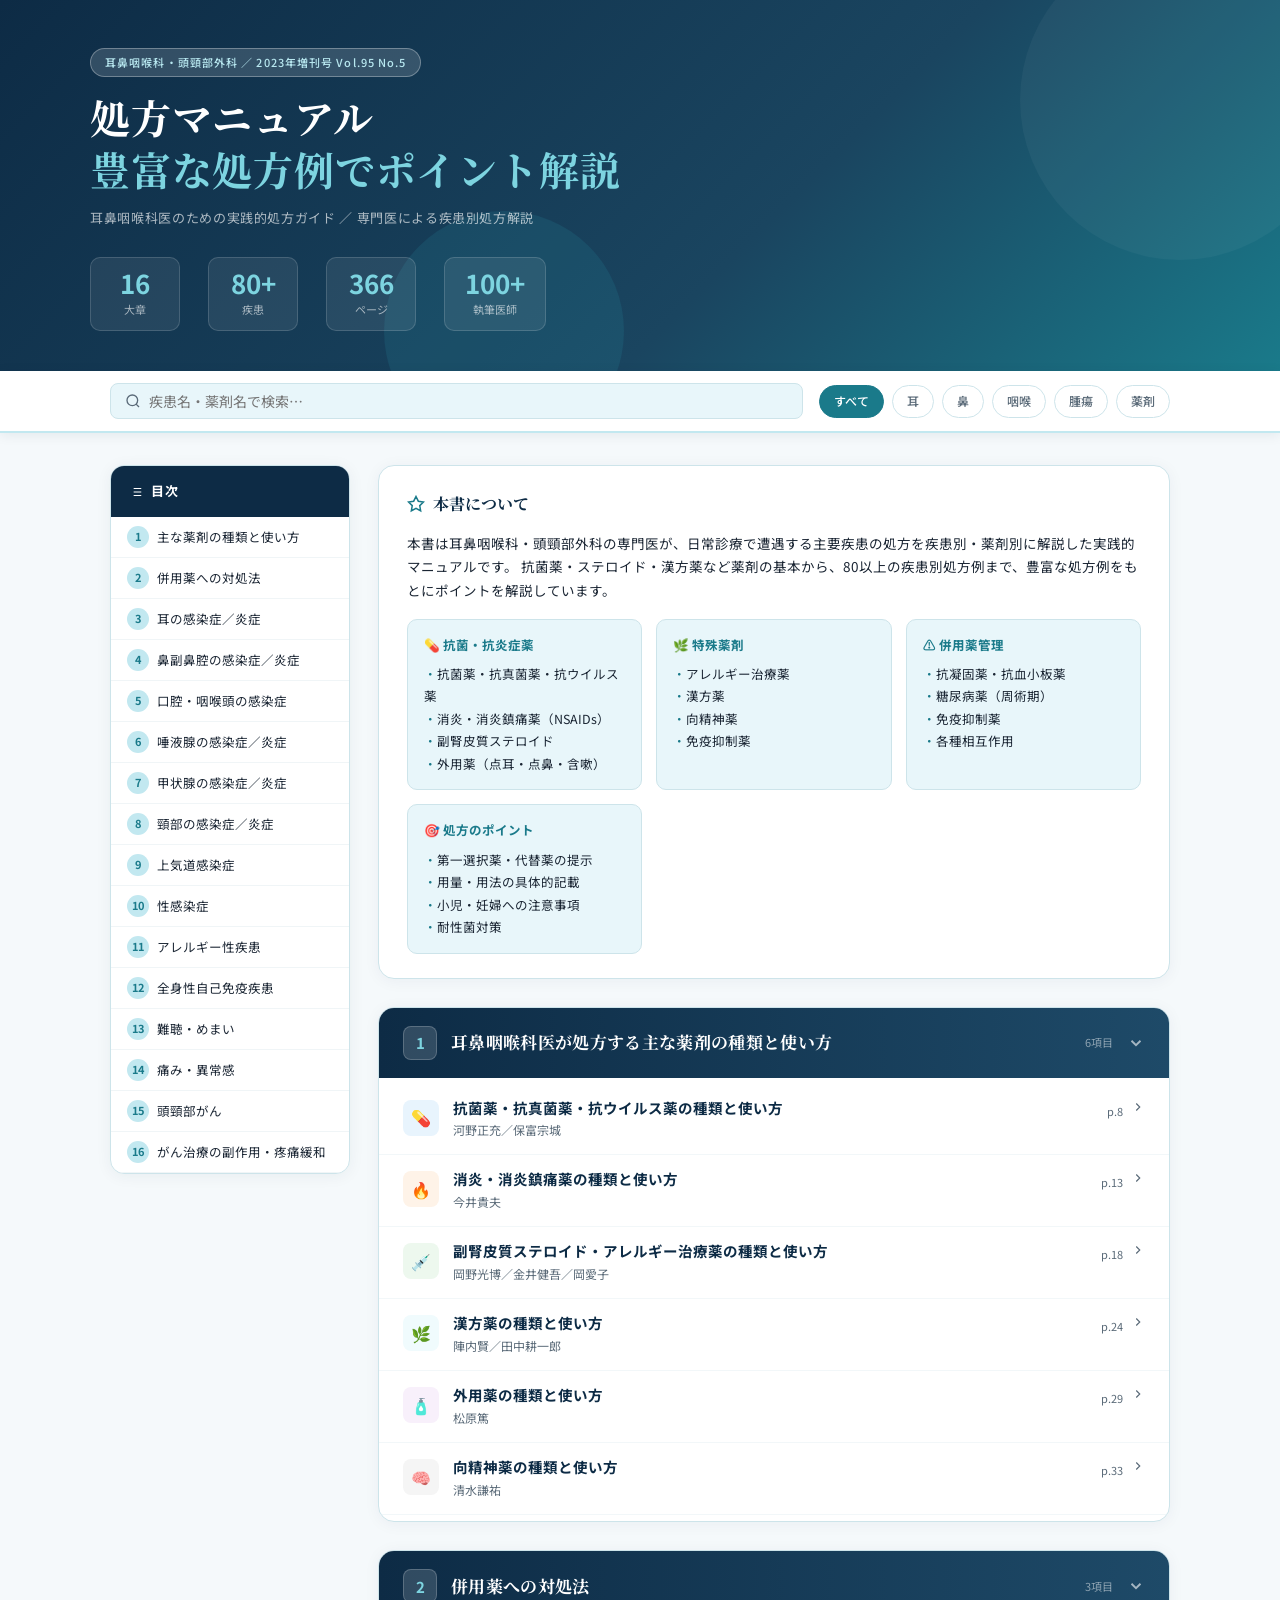
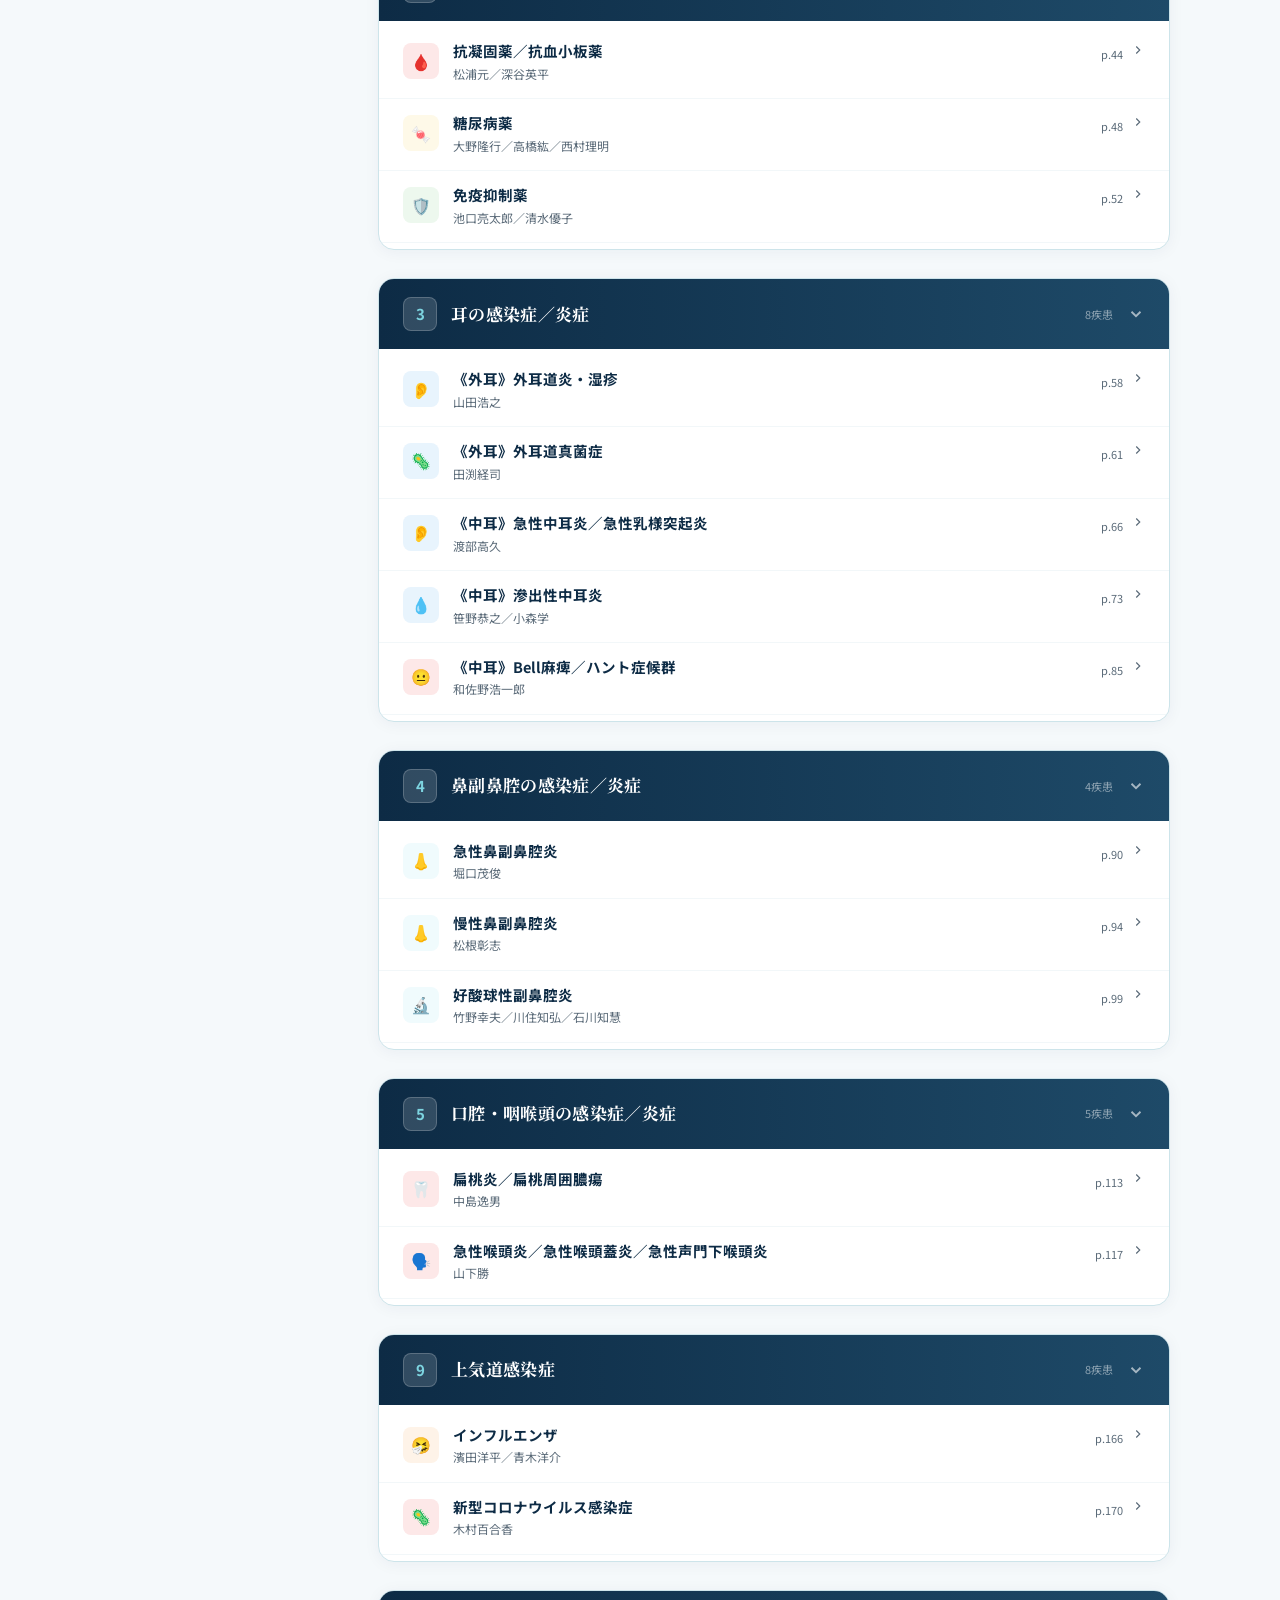
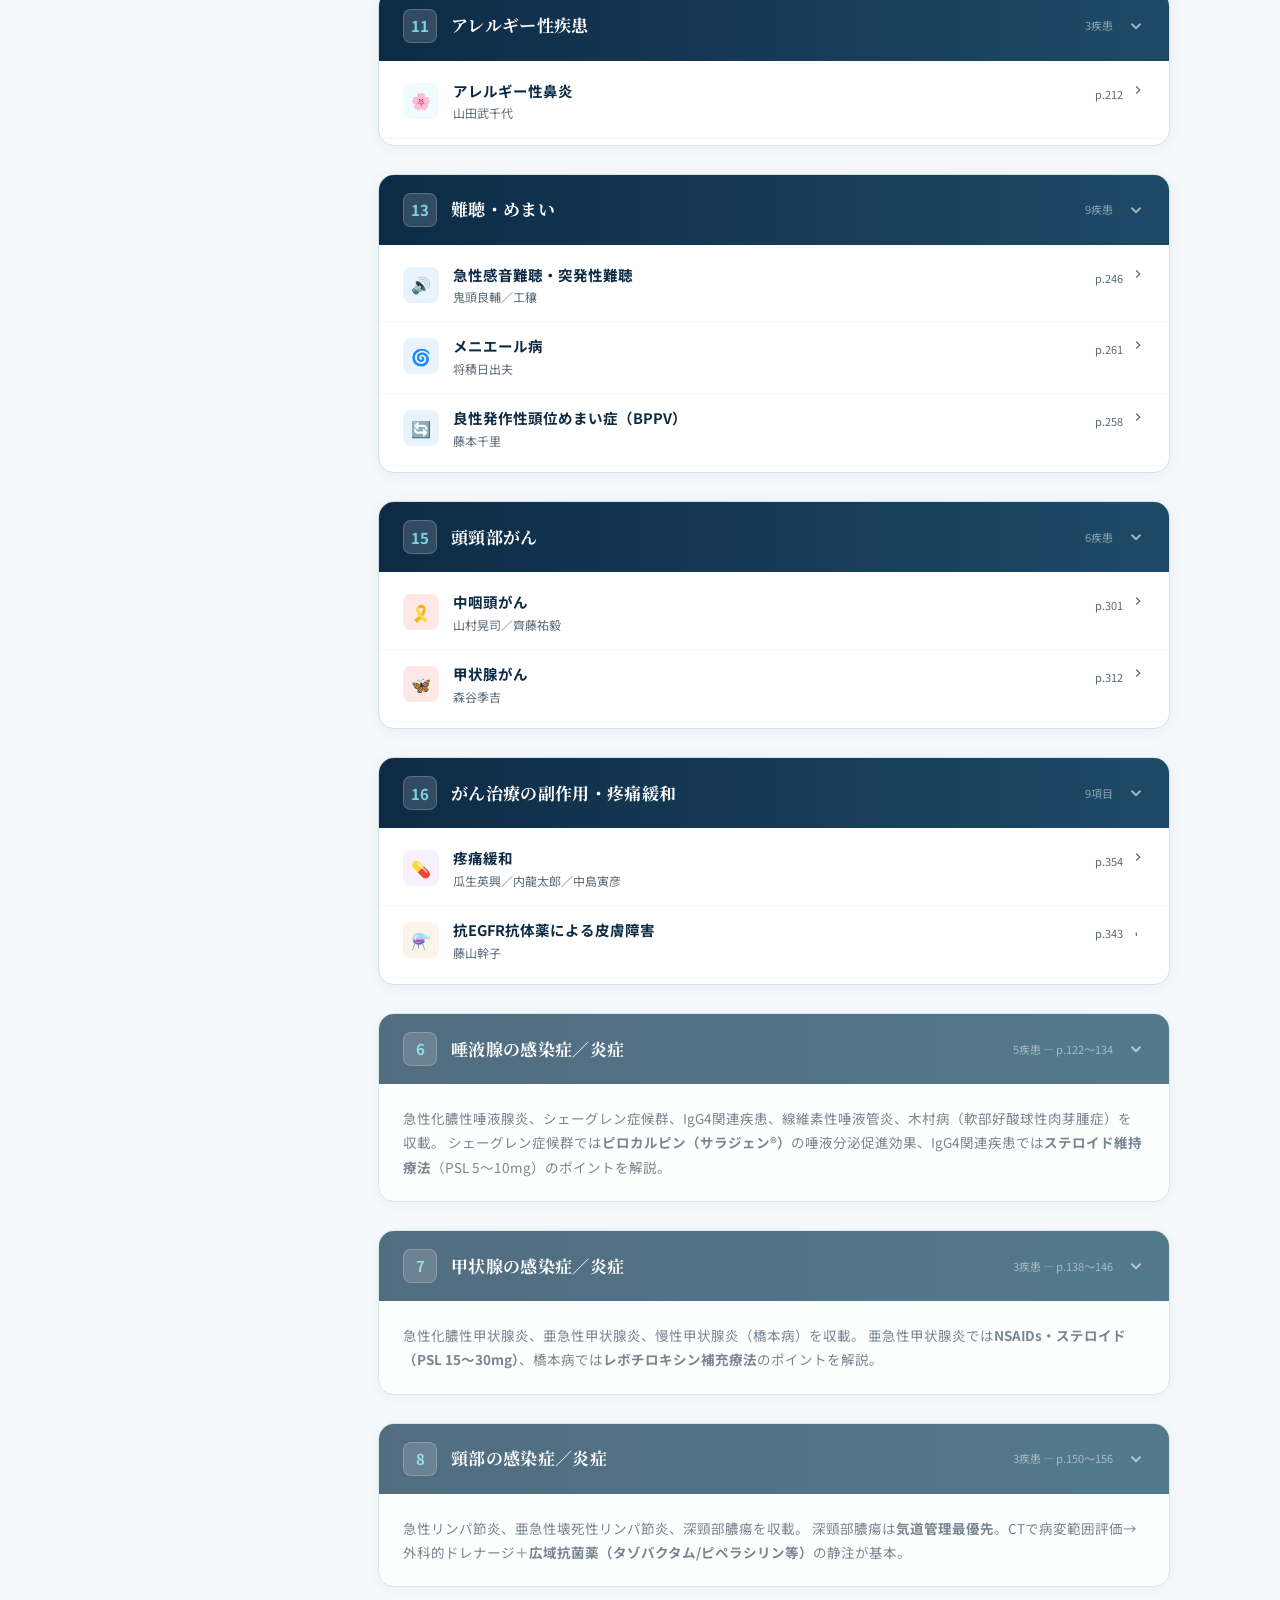
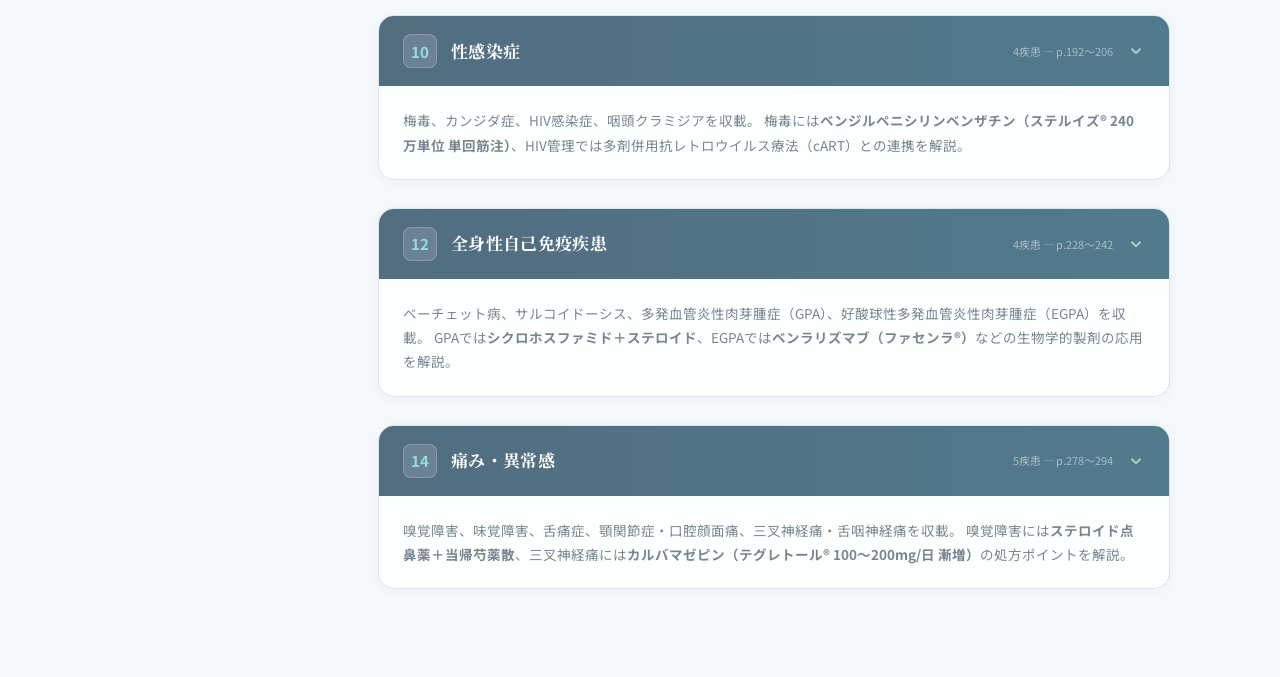
==== commit f5962810: "Add files via upload" ====
--- a/index.html
+++ b/index.html
@@ -3,1071 +3,1709 @@
 <head>
 <meta charset="UTF-8">
 <meta name="viewport" content="width=device-width, initial-scale=1.0">
-<title>頭頸部癌 化学療法レジメン集</title>
+<title>耳鼻咽喉科・頭頸部外科 処方マニュアル</title>
+<link href="https://fonts.googleapis.com/css2?family=Noto+Serif+JP:wght@400;600;700&family=Noto+Sans+JP:wght@300;400;500;700&display=swap" rel="stylesheet">
 <style>
-@import url('https://fonts.googleapis.com/css2?family=Noto+Sans+JP:wght@300;400;500;700&family=IBM+Plex+Mono:wght@400;500&display=swap');
-:root {
-  --bg:#0d1117;--bg2:#161b22;--bg3:#1c2128;--bg4:#21262d;
-  --border:rgba(255,255,255,0.08);--border2:rgba(255,255,255,0.15);
-  --text:#e6edf3;--text2:#8b949e;--text3:#6e7681;
-  --blue:#388bfd;--blue-bg:rgba(56,139,253,0.1);--blue-border:rgba(56,139,253,0.3);
-  --green:#3fb950;--green-bg:rgba(63,185,80,0.1);--green-border:rgba(63,185,80,0.3);
-  --red:#f85149;--red-bg:rgba(248,81,73,0.1);--red-border:rgba(248,81,73,0.3);
-  --amber:#d29922;--amber-bg:rgba(210,153,34,0.1);--amber-border:rgba(210,153,34,0.3);
-  --purple:#bc8cff;--purple-bg:rgba(188,140,255,0.1);--purple-border:rgba(188,140,255,0.3);
-}
-*{box-sizing:border-box;margin:0;padding:0}
-body{font-family:'Noto Sans JP',sans-serif;background:var(--bg);color:var(--text);min-height:100vh;font-size:14px;line-height:1.6}
-
-/* ── Header ── */
-header{background:var(--bg2);border-bottom:1px solid var(--border);padding:10px 16px;display:flex;flex-wrap:wrap;align-items:center;gap:8px;position:sticky;top:0;z-index:200}
-.logo{width:30px;height:30px;background:linear-gradient(135deg,#388bfd,#bc8cff);border-radius:8px;display:flex;align-items:center;justify-content:center;font-size:14px;font-weight:700;color:#fff;flex-shrink:0}
-header h1{font-size:13px;font-weight:500;flex:1;min-width:0;white-space:nowrap;overflow:hidden;text-overflow:ellipsis}
-.hdr-tabs{display:flex;gap:4px;flex-shrink:0}
-.hdr-tab{padding:6px 12px;border-radius:6px;border:1px solid var(--border);font-size:12px;cursor:pointer;background:none;color:var(--text2);font-family:'Noto Sans JP',sans-serif;transition:all .15s;white-space:nowrap}
-.hdr-tab.active{background:var(--blue-bg);color:var(--blue);border-color:var(--blue-border)}
-.badge{font-family:'IBM Plex Mono',monospace;font-size:10px;background:var(--blue-bg);color:var(--blue);border:1px solid var(--blue-border);padding:2px 8px;border-radius:12px;flex-shrink:0}
-
-/* ── Layout ── */
-.layout{display:grid;grid-template-columns:210px 1fr;min-height:calc(100vh - 53px)}
-
-/* ── Sidebar ── */
-.sidebar{background:var(--bg2);border-right:1px solid var(--border);padding:12px 0;position:sticky;top:53px;height:calc(100vh - 53px);overflow-y:auto}
-.sb-label{font-size:10px;font-weight:700;color:var(--text3);letter-spacing:.08em;text-transform:uppercase;padding:10px 12px 4px;display:block}
-.nav-btn{display:flex;align-items:center;gap:8px;width:calc(100% - 12px);padding:7px 10px;border-radius:6px;border:none;background:none;color:var(--text2);font-family:'Noto Sans JP',sans-serif;font-size:12.5px;cursor:pointer;text-align:left;transition:all .15s;margin:1px 6px}
-.nav-btn:hover{background:var(--bg4);color:var(--text)}
-.nav-btn.active{background:var(--blue-bg);color:var(--blue)}
-.nav-dot{width:7px;height:7px;border-radius:50%;flex-shrink:0}
-.sb-drawer-btn{display:none;width:100%;padding:10px 16px;background:var(--bg2);border:none;border-bottom:1px solid var(--border);color:var(--text2);font-family:'Noto Sans JP',sans-serif;font-size:13px;cursor:pointer;text-align:left}
-.sb-drawer{display:none}
-.sb-drawer.open{display:block}
-
-/* ── Main ── */
-main{padding:0;overflow:hidden;min-width:0}
-.page{display:none;height:calc(100vh - 53px);overflow-y:auto}
-.page.active{display:block}
-.page-inner{padding:16px;max-width:980px}
-
-/* ── AI Advisor ── */
-.ai-page{padding:16px;max-width:900px;margin:0 auto}
-.ai-hero{background:linear-gradient(135deg,rgba(56,139,253,0.08),rgba(188,140,255,0.08));border:1px solid var(--blue-border);border-radius:14px;padding:20px 24px;margin-bottom:20px;display:flex;gap:14px;align-items:flex-start}
-.ai-icon{width:42px;height:42px;background:linear-gradient(135deg,#388bfd,#bc8cff);border-radius:10px;display:flex;align-items:center;justify-content:center;font-size:20px;flex-shrink:0}
-.ai-hero-text h2{font-size:17px;font-weight:700;margin-bottom:4px}
-.ai-hero-text p{font-size:12.5px;color:var(--text2);line-height:1.6}
-
-/* フォーム */
-.form-grid{display:grid;grid-template-columns:1fr 1fr;gap:14px;margin-bottom:14px}
-.form-grid.col3{grid-template-columns:1fr 1fr 1fr}
-.form-grid.col1{grid-template-columns:1fr}
-.form-section{background:var(--bg2);border:1px solid var(--border);border-radius:12px;padding:16px 18px;margin-bottom:14px}
-.form-section-title{font-size:11px;font-weight:700;color:var(--text3);text-transform:uppercase;letter-spacing:.08em;margin-bottom:12px;display:flex;align-items:center;gap:8px}
-.form-section-title::after{content:'';flex:1;height:1px;background:var(--border)}
-.field{display:flex;flex-direction:column;gap:5px}
-.field label{font-size:12px;color:var(--text2);font-weight:500}
-.field input,.field select,.field textarea{background:var(--bg3);border:1px solid var(--border2);border-radius:8px;padding:8px 12px;color:var(--text);font-family:'Noto Sans JP',sans-serif;font-size:13px;outline:none;transition:border .15s;width:100%}
-.field input:focus,.field select:focus,.field textarea:focus{border-color:var(--blue)}
-.field input::placeholder{color:var(--text3)}
-.field select option{background:var(--bg3)}
-.field textarea{resize:vertical;min-height:68px}
-.input-unit{display:flex;gap:6px;align-items:center}
-.input-unit input{flex:1}
-.unit{font-size:12px;color:var(--text3);white-space:nowrap}
-.checkbox-group{display:grid;grid-template-columns:1fr 1fr;gap:6px}
-.cb-item{display:flex;align-items:center;gap:8px;background:var(--bg3);border:1px solid var(--border);border-radius:6px;padding:7px 10px;cursor:pointer;transition:all .15s}
-.cb-item:hover{border-color:var(--border2)}
-.cb-item input[type=checkbox]{accent-color:var(--blue);width:14px;height:14px;cursor:pointer}
-.cb-item span{font-size:12.5px;color:var(--text)}
-
-/* ボタン */
-.run-btn{width:100%;padding:14px;background:linear-gradient(135deg,#388bfd,#bc8cff);border:none;border-radius:10px;color:#fff;font-family:'Noto Sans JP',sans-serif;font-size:15px;font-weight:700;cursor:pointer;transition:opacity .2s;margin-top:8px;letter-spacing:.03em}
-.run-btn:hover{opacity:.88}
-.run-btn:disabled{opacity:.4;cursor:not-allowed}
-.calc-btn{background:var(--bg4);border:1px solid var(--border2);color:var(--text2);padding:6px 14px;border-radius:6px;font-size:12px;cursor:pointer;font-family:'Noto Sans JP',sans-serif;margin-top:8px}
-.calc-btn:hover{color:var(--text);border-color:var(--border2)}
-
-/* ローディング（ルールベースでは即時表示されるが念のため残す） */
-.loading{display:none}
-/* 結果 */
-.result-panel{display:none;margin-top:20px}
-.result-panel.show{display:block}
-.result-header{background:linear-gradient(135deg,rgba(63,185,80,0.1),rgba(56,139,253,0.08));border:1px solid var(--green-border);border-radius:12px;padding:14px 18px;margin-bottom:14px}
-.result-header h3{font-size:15px;font-weight:700;color:var(--green);margin-bottom:3px}
-.result-header p{font-size:12px;color:var(--text2)}
-.result-body{background:var(--bg2);border:1px solid var(--border);border-radius:12px;overflow:hidden}
-.result-content{padding:16px 18px;font-size:13.5px;line-height:1.9;color:var(--text)}
-.disclaimer{background:var(--amber-bg);border:1px solid var(--amber-border);border-radius:8px;padding:10px 14px;font-size:11.5px;color:var(--amber);margin-top:12px;line-height:1.6}
-
-/* ── 結果パネル内コンテンツ ── */
-.r-section{margin-bottom:16px}
-.r-section-title{font-size:11px;font-weight:700;color:var(--text3);text-transform:uppercase;letter-spacing:.08em;margin-bottom:10px;display:flex;align-items:center;gap:8px}
-.r-section-title::after{content:'';flex:1;height:1px;background:var(--border)}
-.r-first{background:rgba(63,185,80,0.04);border:1px solid var(--green-border);border-radius:10px;padding:14px 16px}
-.r-regimen-name{font-size:14px;font-weight:700;color:var(--text);border-left:4px solid;padding-left:12px;margin-bottom:12px;line-height:1.5}
-.r-schedule{background:var(--bg3);border-radius:8px;overflow:hidden;margin-bottom:12px}
-.r-sched-row{display:grid;grid-template-columns:140px 1fr;border-bottom:1px solid var(--border);font-size:12.5px}
-.r-sched-row:last-child{border-bottom:none}
-.r-sched-day{padding:8px 12px;font-family:'IBM Plex Mono',monospace;font-size:11.5px;color:var(--blue);border-right:1px solid var(--border);background:rgba(56,139,253,0.04);display:flex;align-items:flex-start}
-.r-sched-content{padding:8px 12px;color:var(--text);line-height:1.6}
-.r-sched-content b{color:var(--amber)}
-.r-warnings{background:var(--amber-bg);border:1px solid var(--amber-border);border-radius:8px;padding:10px 14px;margin-bottom:10px}
-.r-warn-title{font-size:11px;font-weight:700;color:var(--amber);letter-spacing:.05em;margin-bottom:6px}
-.r-warn-item{font-size:12.5px;color:#e3b341;line-height:1.7;padding-left:12px;position:relative}
-.r-warn-item::before{content:'▸';position:absolute;left:0;color:var(--amber)}
-.r-warn-patient{color:var(--red) !important}
-.r-warn-patient::before{color:var(--red) !important}
-.r-evidence{font-family:'IBM Plex Mono',monospace;font-size:11px;color:var(--text3);background:var(--bg3);border:1px solid var(--border);border-radius:6px;padding:7px 11px;line-height:1.6}
-.r-reason{font-size:13px;color:var(--text2);line-height:1.7;padding:4px 0 4px 12px;border-left:2px solid var(--blue-border)}
-.r-reason+.r-reason{margin-top:4px}
-.r-alt-item{display:flex;align-items:baseline;gap:10px;padding:8px 12px;background:var(--bg3);border-radius:7px;margin-bottom:6px;flex-wrap:wrap}
-.r-alt-name{font-size:13px;font-weight:700;border-left:3px solid;padding-left:8px;white-space:nowrap}
-.r-alt-reason{font-size:12.5px;color:var(--text2)}
-.r-avoid-item{font-size:13px;color:var(--text2);padding:6px 12px;border-left:3px solid var(--red-border);margin-bottom:5px;background:var(--red-bg);border-radius:0 6px 6px 0}
-.r-avoid-name{font-weight:700;color:var(--red)}
-.r-avoid-reason{font-size:12.5px}
-.r-check-item{font-size:13px;color:var(--text);padding:6px 12px 6px 10px;border-bottom:1px solid var(--border);display:flex;gap:8px;align-items:flex-start;line-height:1.6}
-.r-check-item:last-child{border-bottom:none}
-.r-check-item::before{content:'';display:none}
-.r-alert{border-radius:8px;padding:12px 16px;border:1px solid;margin-bottom:12px;font-size:13px;line-height:1.7}
-.r-alert-red{background:var(--red-bg);border-color:var(--red-border);color:#ffa198}
-.r-alert-title{font-weight:700;font-size:11.5px;text-transform:uppercase;letter-spacing:.04em;margin-bottom:5px}
-.r-note{font-size:13px;color:var(--text2);background:var(--bg3);border-radius:7px;padding:10px 14px;line-height:1.7;white-space:pre-wrap}
-@media(max-width:640px){
-  .r-sched-row{grid-template-columns:1fr}
-  .r-sched-day{border-right:none;border-bottom:1px solid var(--border);background:var(--bg3)}
-  .r-alt-item{flex-direction:column;gap:4px}
-}
-
-/* レジメン一覧共通 */
-.panel-header{background:var(--bg2);border:1px solid var(--border);border-radius:12px;padding:16px 20px;margin-bottom:16px}
-.panel-title{font-size:17px;font-weight:700;line-height:1.3}
-.panel-subtitle{font-size:12.5px;color:var(--text2);margin-top:4px}
-.tags{display:flex;flex-wrap:wrap;gap:6px;margin-top:10px}
-.tag{font-size:11px;padding:3px 10px;border-radius:12px;font-weight:500;border:1px solid}
-.tag-blue{background:var(--blue-bg);color:var(--blue);border-color:var(--blue-border)}
-.tag-green{background:var(--green-bg);color:var(--green);border-color:var(--green-border)}
-.tag-red{background:var(--red-bg);color:var(--red);border-color:var(--red-border)}
-.tag-amber{background:var(--amber-bg);color:var(--amber);border-color:var(--amber-border)}
-.tag-purple{background:var(--purple-bg);color:var(--purple);border-color:var(--purple-border)}
-.sec-title{font-size:10.5px;font-weight:700;color:var(--text3);text-transform:uppercase;letter-spacing:.08em;margin:14px 0 8px;display:flex;align-items:center;gap:8px}
-.sec-title::after{content:'';flex:1;height:1px;background:var(--border)}
-.tl-table{background:var(--bg2);border:1px solid var(--border);border-radius:10px;overflow:hidden;margin-bottom:12px}
-.tl-row{display:grid;grid-template-columns:130px 1fr;border-bottom:1px solid var(--border)}
-.tl-row:last-child{border-bottom:none}
-.tl-day{padding:10px 12px;font-family:'IBM Plex Mono',monospace;font-size:11.5px;color:var(--blue);border-right:1px solid var(--border);display:flex;align-items:flex-start;font-weight:500;background:rgba(56,139,253,0.03)}
-.tl-c{padding:10px 14px;font-size:13px;line-height:1.7}
-.tl-c .d{font-weight:700}.tl-c .dose{font-family:'IBM Plex Mono',monospace;font-size:13px;color:var(--amber)}.tl-c .n{font-size:11.5px;color:var(--text3);margin-top:2px}
-.cg{display:grid;grid-template-columns:1fr 1fr;gap:10px;margin-bottom:12px}
-.card{background:var(--bg2);border:1px solid var(--border);border-radius:10px;padding:13px 15px}
-.card.full{grid-column:1/-1}
-.ct{font-size:11.5px;font-weight:700;color:var(--text2);margin-bottom:7px}
-.cb{font-size:13px;line-height:1.8}
-.cb .mono{font-family:'IBM Plex Mono',monospace;font-size:12.5px;color:var(--amber)}
-.cb .em{color:var(--blue);font-weight:500}.cb .warn{color:var(--red);font-weight:500}.cb .good{color:var(--green)}
-.ae-table{background:var(--bg2);border:1px solid var(--border);border-radius:10px;overflow:hidden;margin-bottom:12px}
-.ae-row{display:grid;grid-template-columns:150px 80px 1fr;border-bottom:1px solid var(--border);align-items:start}
-.ae-row.ae-hdr{background:var(--bg3);font-size:10.5px;font-weight:700;color:var(--text3);text-transform:uppercase;letter-spacing:.05em}
-.ae-row:last-child{border-bottom:none}
-.ae-c{padding:9px 12px;font-size:13px;border-right:1px solid var(--border)}.ae-c:last-child{border-right:none}
-.freq-hi{color:var(--red);font-family:'IBM Plex Mono',monospace;font-size:12px}
-.freq-md{color:var(--amber);font-family:'IBM Plex Mono',monospace;font-size:12px}
-.freq-lo{color:var(--green);font-family:'IBM Plex Mono',monospace;font-size:12px}
-.alert{border-radius:8px;padding:12px 16px;font-size:13px;line-height:1.7;border:1px solid;margin-top:12px}
-.alert-red{background:var(--red-bg);border-color:var(--red-border);color:#ffa198}
-.alert-amber{background:var(--amber-bg);border-color:var(--amber-border);color:#e3b341}
-.alert-blue{background:var(--blue-bg);border-color:var(--blue-border);color:#79c0ff}
-.alert-title{font-weight:700;font-size:11px;text-transform:uppercase;letter-spacing:.05em;margin-bottom:4px}
-.checklist{display:grid;grid-template-columns:1fr 1fr;gap:7px;margin-bottom:12px}
-.ci{display:flex;align-items:center;gap:8px;background:var(--bg3);border:1px solid var(--border);border-radius:6px;padding:7px 10px;font-size:13px}
-.ck{width:16px;height:16px;border-radius:50%;background:var(--green-bg);border:1px solid var(--green-border);display:flex;align-items:center;justify-content:center;flex-shrink:0;font-size:9px;color:var(--green)}
-.ref{background:var(--bg3);border:1px solid var(--border);border-radius:7px;padding:9px 13px;font-size:11.5px;color:var(--text3);margin-top:14px;font-family:'IBM Plex Mono',monospace;line-height:1.6}
-.regimen-panel{display:none}.regimen-panel.active{display:block}
-
-/* ── レスポンシブ ── */
-@media(max-width:640px){
-  header h1{display:none}
-  .badge{display:none}
-  .hdr-tab{padding:6px 10px;font-size:11px}
-  .layout{grid-template-columns:1fr}
-  .sidebar{display:none !important}
-  .sb-drawer-btn{display:block !important}
-  .page{height:auto;min-height:calc(100vh - 53px)}
-  .ai-page,.page-inner{padding:12px}
-  .ai-hero{flex-direction:column;gap:10px;padding:14px}
-  .form-grid,.form-grid.col3,.cg{grid-template-columns:1fr}
-  .ae-row{grid-template-columns:1fr}
-  .ae-row.ae-hdr{display:none}
-  .ae-c{border-right:none;border-bottom:1px solid var(--border);padding:8px 10px}
-  .ae-c:last-child{border-bottom:none}
-  .checklist,.checkbox-group{grid-template-columns:1fr}
-  .tl-row{grid-template-columns:1fr}
-  .tl-day{border-right:none;border-bottom:1px solid var(--border);background:var(--bg3);padding:6px 12px;font-size:11px}
-  .result-content{padding:14px 16px;font-size:13px}
-}
+  :root {
+    --navy: #0d2b45;
+    --teal: #1a7a8a;
+    --teal-light: #2a9db0;
+    --sky: #e8f6fa;
+    --sky-mid: #c2e8f0;
+    --accent: #e05c3a;
+    --gold: #c9934a;
+    --text: #1a2533;
+    --muted: #5a6a78;
+    --border: #cde4ea;
+    --white: #ffffff;
+    --bg: #f5f9fb;
+  }
+
+  * { margin: 0; padding: 0; box-sizing: border-box; }
+
+  body {
+    font-family: 'Noto Sans JP', sans-serif;
+    background: var(--bg);
+    color: var(--text);
+    font-size: 15px;
+    line-height: 1.7;
+  }
+
+  /* ─── HEADER ─── */
+  header {
+    background: linear-gradient(135deg, var(--navy) 0%, #1a4560 60%, var(--teal) 100%);
+    color: white;
+    padding: 48px 40px 40px;
+    position: relative;
+    overflow: hidden;
+  }
+  header::before {
+    content: '';
+    position: absolute;
+    top: -60px; right: -60px;
+    width: 320px; height: 320px;
+    border-radius: 50%;
+    background: rgba(255,255,255,0.04);
+  }
+  header::after {
+    content: '';
+    position: absolute;
+    bottom: -80px; left: 30%;
+    width: 240px; height: 240px;
+    border-radius: 50%;
+    background: rgba(42,157,176,0.15);
+  }
+  .header-inner { max-width: 1100px; margin: 0 auto; position: relative; z-index: 1; }
+  .header-badge {
+    display: inline-block;
+    background: rgba(255,255,255,0.15);
+    border: 1px solid rgba(255,255,255,0.3);
+    color: #b8e8f0;
+    font-size: 11px;
+    letter-spacing: 0.1em;
+    padding: 4px 14px;
+    border-radius: 20px;
+    margin-bottom: 14px;
+    font-weight: 500;
+  }
+  header h1 {
+    font-family: 'Noto Serif JP', serif;
+    font-size: clamp(26px, 4vw, 40px);
+    font-weight: 700;
+    line-height: 1.3;
+    margin-bottom: 6px;
+    letter-spacing: 0.02em;
+  }
+  header h1 span { color: #7dd4e0; }
+  .header-sub {
+    font-size: 13px;
+    color: rgba(255,255,255,0.65);
+    margin-top: 12px;
+    letter-spacing: 0.05em;
+  }
+  .header-stats {
+    display: flex;
+    gap: 28px;
+    margin-top: 28px;
+    flex-wrap: wrap;
+  }
+  .stat {
+    text-align: center;
+    background: rgba(255,255,255,0.08);
+    border: 1px solid rgba(255,255,255,0.15);
+    border-radius: 10px;
+    padding: 12px 20px;
+    min-width: 90px;
+  }
+  .stat-n {
+    font-size: 26px;
+    font-weight: 700;
+    color: #7dd4e0;
+    line-height: 1;
+  }
+  .stat-l { font-size: 11px; color: rgba(255,255,255,0.6); margin-top: 4px; }
+
+  /* ─── SEARCH & NAV ─── */
+  .nav-bar {
+    background: var(--white);
+    border-bottom: 2px solid var(--sky-mid);
+    position: sticky;
+    top: 0;
+    z-index: 100;
+    box-shadow: 0 2px 12px rgba(13,43,69,0.08);
+  }
+  .nav-inner {
+    max-width: 1100px;
+    margin: 0 auto;
+    padding: 12px 20px;
+    display: flex;
+    align-items: center;
+    gap: 16px;
+    flex-wrap: wrap;
+  }
+  .search-box {
+    display: flex;
+    align-items: center;
+    background: var(--sky);
+    border: 1.5px solid var(--border);
+    border-radius: 8px;
+    padding: 7px 14px;
+    gap: 8px;
+    flex: 1;
+    min-width: 200px;
+    transition: border-color 0.2s;
+  }
+  .search-box:focus-within { border-color: var(--teal-light); }
+  .search-box svg { color: var(--muted); flex-shrink: 0; }
+  .search-box input {
+    border: none;
+    background: transparent;
+    font-family: inherit;
+    font-size: 14px;
+    color: var(--text);
+    outline: none;
+    width: 100%;
+  }
+  .filter-tags { display: flex; gap: 8px; flex-wrap: wrap; }
+  .filter-tag {
+    padding: 5px 14px;
+    border-radius: 20px;
+    font-size: 12px;
+    font-weight: 500;
+    cursor: pointer;
+    border: 1.5px solid var(--border);
+    background: white;
+    color: var(--muted);
+    transition: all 0.18s;
+    white-space: nowrap;
+    user-select: none;
+  }
+  .filter-tag:hover, .filter-tag.active {
+    background: var(--teal);
+    border-color: var(--teal);
+    color: white;
+  }
+
+  /* ─── MAIN LAYOUT ─── */
+  .layout {
+    max-width: 1100px;
+    margin: 0 auto;
+    padding: 32px 20px 60px;
+    display: grid;
+    grid-template-columns: 240px 1fr;
+    gap: 28px;
+    align-items: start;
+  }
+
+  /* ─── SIDEBAR ─── */
+  .sidebar {
+    position: sticky;
+    top: 70px;
+  }
+  .toc-box {
+    background: white;
+    border: 1.5px solid var(--border);
+    border-radius: 14px;
+    overflow: hidden;
+    box-shadow: 0 2px 16px rgba(13,43,69,0.06);
+  }
+  .toc-head {
+    background: var(--navy);
+    color: white;
+    padding: 14px 18px;
+    font-size: 13px;
+    font-weight: 700;
+    letter-spacing: 0.05em;
+    display: flex;
+    align-items: center;
+    gap: 8px;
+  }
+  .toc-list { list-style: none; }
+  .toc-item a {
+    display: flex;
+    align-items: center;
+    padding: 9px 16px;
+    font-size: 12.5px;
+    color: var(--text);
+    text-decoration: none;
+    gap: 8px;
+    border-bottom: 1px solid #f0f5f7;
+    transition: background 0.15s;
+  }
+  .toc-item a:hover { background: var(--sky); color: var(--teal); }
+  .toc-item a .num {
+    min-width: 22px;
+    height: 22px;
+    border-radius: 50%;
+    background: var(--sky-mid);
+    color: var(--teal);
+    font-size: 11px;
+    font-weight: 700;
+    display: flex;
+    align-items: center;
+    justify-content: center;
+    flex-shrink: 0;
+  }
+
+  /* ─── CONTENT ─── */
+  .content { min-width: 0; }
+  .section-card {
+    background: white;
+    border: 1.5px solid var(--border);
+    border-radius: 16px;
+    margin-bottom: 28px;
+    overflow: hidden;
+    box-shadow: 0 2px 16px rgba(13,43,69,0.05);
+    transition: box-shadow 0.2s;
+  }
+  .section-card:hover { box-shadow: 0 4px 24px rgba(13,43,69,0.1); }
+
+  .section-header {
+    display: flex;
+    align-items: center;
+    gap: 14px;
+    padding: 18px 24px;
+    background: linear-gradient(90deg, var(--navy) 0%, #1e4a68 100%);
+    cursor: pointer;
+    user-select: none;
+  }
+  .section-num {
+    background: rgba(255,255,255,0.15);
+    color: #7dd4e0;
+    border: 1px solid rgba(255,255,255,0.2);
+    width: 34px;
+    height: 34px;
+    border-radius: 8px;
+    display: flex;
+    align-items: center;
+    justify-content: center;
+    font-size: 15px;
+    font-weight: 700;
+    flex-shrink: 0;
+  }
+  .section-title {
+    font-family: 'Noto Serif JP', serif;
+    font-size: 17px;
+    font-weight: 700;
+    color: white;
+    letter-spacing: 0.02em;
+    flex: 1;
+  }
+  .section-count {
+    font-size: 11px;
+    color: rgba(255,255,255,0.5);
+    white-space: nowrap;
+  }
+  .chevron {
+    color: rgba(255,255,255,0.6);
+    transition: transform 0.25s;
+    flex-shrink: 0;
+  }
+  .section-card.collapsed .chevron { transform: rotate(-90deg); }
+  .section-body { padding: 6px 0; }
+  .section-card.collapsed .section-body { display: none; }
+
+  /* ─── DISEASE ITEM ─── */
+  .disease-item {
+    display: flex;
+    align-items: flex-start;
+    gap: 0;
+    padding: 14px 24px;
+    border-bottom: 1px solid #f2f7f9;
+    cursor: pointer;
+    transition: background 0.15s;
+  }
+  .disease-item:last-child { border-bottom: none; }
+  .disease-item:hover { background: #f8fcfd; }
+  .disease-item.open { background: var(--sky); }
+
+  .disease-icon {
+    width: 36px;
+    height: 36px;
+    border-radius: 8px;
+    display: flex;
+    align-items: center;
+    justify-content: center;
+    flex-shrink: 0;
+    font-size: 16px;
+    margin-right: 14px;
+    margin-top: 2px;
+  }
+  .disease-main { flex: 1; min-width: 0; }
+  .disease-name {
+    font-size: 14.5px;
+    font-weight: 700;
+    color: var(--navy);
+    line-height: 1.35;
+  }
+  .disease-sub {
+    font-size: 12px;
+    color: var(--muted);
+    margin-top: 3px;
+  }
+  .disease-page {
+    font-size: 11px;
+    color: var(--muted);
+    white-space: nowrap;
+    padding-left: 12px;
+    margin-top: 4px;
+    flex-shrink: 0;
+  }
+  .disease-chevron {
+    color: var(--muted);
+    margin-left: 8px;
+    transition: transform 0.2s;
+    flex-shrink: 0;
+    margin-top: 2px;
+  }
+  .disease-item.open .disease-chevron { transform: rotate(90deg); }
+
+  /* ─── DETAIL PANEL ─── */
+  .detail-panel {
+    display: none;
+    padding: 0 24px 20px 74px;
+    background: var(--sky);
+    border-bottom: 1px solid var(--sky-mid);
+    animation: slideDown 0.2s ease;
+  }
+  .detail-panel.open { display: block; }
+  @keyframes slideDown { from { opacity: 0; transform: translateY(-6px); } to { opacity: 1; transform: none; } }
+
+  .detail-inner {
+    background: white;
+    border: 1.5px solid var(--border);
+    border-radius: 12px;
+    padding: 20px 22px;
+    margin-top: 4px;
+  }
+
+  .detail-section-title {
+    font-size: 12px;
+    font-weight: 700;
+    color: var(--teal);
+    letter-spacing: 0.08em;
+    text-transform: uppercase;
+    margin-bottom: 10px;
+    margin-top: 16px;
+    display: flex;
+    align-items: center;
+    gap: 6px;
+  }
+  .detail-section-title:first-child { margin-top: 0; }
+  .detail-section-title::before {
+    content: '';
+    display: block;
+    width: 3px;
+    height: 14px;
+    background: var(--teal);
+    border-radius: 2px;
+  }
+
+  .detail-text {
+    font-size: 13.5px;
+    color: var(--text);
+    line-height: 1.75;
+  }
+
+  .rx-box {
+    background: linear-gradient(135deg, #f0fbfd 0%, #e4f4f8 100%);
+    border: 1.5px solid var(--sky-mid);
+    border-left: 4px solid var(--teal);
+    border-radius: 8px;
+    padding: 14px 16px;
+    font-family: 'Noto Sans JP', sans-serif;
+    font-size: 13px;
+    line-height: 1.9;
+    color: var(--text);
+    margin: 8px 0;
+  }
+  .rx-box .rx-label {
+    font-size: 11px;
+    font-weight: 700;
+    color: var(--teal);
+    letter-spacing: 0.1em;
+    margin-bottom: 6px;
+  }
+  .rx-drug { font-weight: 700; color: var(--navy); }
+  .rx-dose { color: var(--muted); font-size: 12.5px; }
+
+  .note-box {
+    background: #fff8f3;
+    border: 1.5px solid #f3d4b8;
+    border-radius: 8px;
+    padding: 12px 16px;
+    font-size: 13px;
+    color: #7a4520;
+    line-height: 1.7;
+    margin-top: 8px;
+    display: flex;
+    gap: 8px;
+  }
+  .note-icon { flex-shrink: 0; font-size: 15px; margin-top: 1px; }
+
+  .tag-list { display: flex; gap: 6px; flex-wrap: wrap; margin-top: 8px; }
+  .tag {
+    font-size: 11px;
+    padding: 3px 10px;
+    border-radius: 12px;
+    font-weight: 500;
+  }
+  .tag-drug { background: #e8f4fd; color: #1a6090; border: 1px solid #b8daf2; }
+  .tag-warn { background: #fef3e8; color: #a05520; border: 1px solid #f0c898; }
+  .tag-note { background: #edf8ee; color: #2a6830; border: 1px solid #b0dab2; }
+
+  /* ─── INTRO CARD ─── */
+  .intro-card {
+    background: white;
+    border: 1.5px solid var(--border);
+    border-radius: 16px;
+    padding: 24px 28px;
+    margin-bottom: 28px;
+    box-shadow: 0 2px 16px rgba(13,43,69,0.05);
+  }
+  .intro-card h2 {
+    font-family: 'Noto Serif JP', serif;
+    font-size: 16px;
+    color: var(--navy);
+    margin-bottom: 14px;
+    display: flex;
+    align-items: center;
+    gap: 8px;
+  }
+  .intro-grid {
+    display: grid;
+    grid-template-columns: repeat(auto-fit, minmax(200px, 1fr));
+    gap: 14px;
+    margin-top: 16px;
+  }
+  .drug-category {
+    background: var(--sky);
+    border: 1px solid var(--border);
+    border-radius: 10px;
+    padding: 14px 16px;
+  }
+  .drug-category h4 {
+    font-size: 12.5px;
+    font-weight: 700;
+    color: var(--teal);
+    margin-bottom: 8px;
+    display: flex;
+    align-items: center;
+    gap: 6px;
+  }
+  .drug-category ul {
+    list-style: none;
+    font-size: 12.5px;
+    color: var(--text);
+    line-height: 1.8;
+  }
+  .drug-category ul li::before { content: '・'; color: var(--teal); }
+
+  /* ─── NO RESULTS ─── */
+  .no-results {
+    text-align: center;
+    padding: 60px 20px;
+    color: var(--muted);
+    font-size: 15px;
+  }
+
+  /* ─── RESPONSIVE ─── */
+  @media (max-width: 768px) {
+    .layout { grid-template-columns: 1fr; }
+    .sidebar { position: static; }
+    header { padding: 32px 20px 28px; }
+    .detail-panel { padding-left: 24px; }
+    .header-stats { gap: 14px; }
+  }
 </style>
 </head>
 <body>
 
+<!-- HEADER -->
 <header>
-  <div class="logo">頭</div>
-  <h1>頭頸部癌 化学療法レジメン集 — 耳鼻科医向け実用版</h1>
-  <div class="hdr-tabs">
-    <button class="hdr-tab active" onclick="switchPage('advisor',this)">🔍 レジメン推奨</button>
-    <button class="hdr-tab" onclick="switchPage('ref',this)">📋 一覧</button>
+  <div class="header-inner">
+    <div class="header-badge">耳鼻咽喉科・頭頸部外科 ／ 2023年増刊号 Vol.95 No.5</div>
+    <h1>処方マニュアル<br><span>豊富な処方例でポイント解説</span></h1>
+    <div class="header-sub">耳鼻咽喉科医のための実践的処方ガイド ／ 専門医による疾患別処方解説</div>
+    <div class="header-stats">
+      <div class="stat"><div class="stat-n">16</div><div class="stat-l">大章</div></div>
+      <div class="stat"><div class="stat-n">80+</div><div class="stat-l">疾患</div></div>
+      <div class="stat"><div class="stat-n">366</div><div class="stat-l">ページ</div></div>
+      <div class="stat"><div class="stat-n">100+</div><div class="stat-l">執筆医師</div></div>
+    </div>
   </div>
-  <span class="badge">v2.0</span>
 </header>
 
+<!-- NAV / SEARCH -->
+<div class="nav-bar">
+  <div class="nav-inner">
+    <div class="search-box">
+      <svg width="16" height="16" fill="none" stroke="currentColor" stroke-width="2" viewBox="0 0 24 24">
+        <circle cx="11" cy="11" r="8"/><line x1="21" y1="21" x2="16.65" y2="16.65"/>
+      </svg>
+      <input id="searchInput" type="text" placeholder="疾患名・薬剤名で検索…">
+    </div>
+    <div class="filter-tags">
+      <div class="filter-tag active" data-filter="all">すべて</div>
+      <div class="filter-tag" data-filter="ear">耳</div>
+      <div class="filter-tag" data-filter="nose">鼻</div>
+      <div class="filter-tag" data-filter="throat">咽喉</div>
+      <div class="filter-tag" data-filter="cancer">腫瘍</div>
+      <div class="filter-tag" data-filter="drug">薬剤</div>
+    </div>
+  </div>
+</div>
+
+<!-- MAIN -->
 <div class="layout">
 
-<nav class="sidebar" id="sidebar">
-  <div style="padding:12px 10px 4px">
-    <span class="sb-label">根治的治療</span>
-    <button class="nav-btn active" onclick="showPanel('cddp-rt',this)"><span class="nav-dot" style="background:#388bfd"></span>CDDP + RT</button>
-    <button class="nav-btn" onclick="showPanel('cbdca-rt',this)"><span class="nav-dot" style="background:#3fb950"></span>CBDCA + RT</button>
-    <button class="nav-btn" onclick="showPanel('cet-rt',this)"><span class="nav-dot" style="background:#bc8cff"></span>Cetuximab + RT</button>
-    <span class="sb-label">導入化学療法</span>
-    <button class="nav-btn" onclick="showPanel('tpf',this)"><span class="nav-dot" style="background:#d29922"></span>TPF</button>
-    <span class="sb-label">再発・転移</span>
-    <button class="nav-btn" onclick="showPanel('pembro',this)"><span class="nav-dot" style="background:#f85149"></span>Pembrolizumab</button>
-    <button class="nav-btn" onclick="showPanel('nivo',this)"><span class="nav-dot" style="background:#f85149"></span>Nivolumab</button>
-    <button class="nav-btn" onclick="showPanel('pf',this)"><span class="nav-dot" style="background:#8b949e"></span>PF</button>
-    <button class="nav-btn" onclick="showPanel('extreme',this)"><span class="nav-dot" style="background:#bc8cff"></span>Extreme</button>
-  </div>
-</nav>
-
-<main>
-
-<!-- ===== AI Advisor ===== -->
-<div class="page active" id="page-advisor">
-<div class="ai-page">
-
-  <div class="ai-hero">
-    <div class="ai-icon">🔍</div>
-    <div class="ai-hero-text">
-      <h2>レジメン推奨システム</h2>
-      <p>患者情報を入力すると、治療目的・腎機能（CCr）・PS・PD-L1 CPS・合併症をもとに、適切な化学療法レジメンを自動推奨します。体重・身長・Crを入力すればBSAとCCrを自動計算し、個別用量を算出します。</p>
-    </div>
-  </div>
-
-  <!-- 基本情報 -->
-  <div class="form-section">
-    <div class="form-section-title">患者基本情報</div>
-    <div class="form-grid col3">
-      <div class="field"><label>年齢</label><div class="input-unit"><input type="number" id="age" placeholder="例：65" min="0" max="120"><span class="unit">歳</span></div></div>
-      <div class="field"><label>性別</label><select id="sex"><option value="">選択</option><option value="男性">男性</option><option value="女性">女性</option></select></div>
-      <div class="field"><label>PS（Performance Status）</label><select id="ps"><option value="">選択</option><option value="0">0 — 無症状・通常活動可</option><option value="1">1 — 症状あり・軽労働可</option><option value="2">2 — 日中50%以上起床</option><option value="3">3 — 日中50%以上臥床</option><option value="4">4 — 常時臥床</option></select></div>
-    </div>
-    <div class="form-grid">
-      <div class="field"><label>体重</label><div class="input-unit"><input type="number" id="weight" placeholder="例：60" step="0.1"><span class="unit">kg</span></div></div>
-      <div class="field"><label>身長</label><div class="input-unit"><input type="number" id="height" placeholder="例：165" step="0.1"><span class="unit">cm</span></div></div>
-    </div>
-  </div>
-
-  <!-- 腫瘍情報 -->
-  <div class="form-section">
-    <div class="form-section-title">腫瘍情報</div>
-    <div class="form-grid">
-      <div class="field"><label>原発部位 <span style="color:var(--red)">*</span></label><select id="site"><option value="">選択</option><option value="口腔（舌・口底・頬粘膜等）">口腔（舌・口底・頬粘膜等）</option><option value="中咽頭">中咽頭</option><option value="下咽頭">下咽頭</option><option value="喉頭（声門・声門上・声門下）">喉頭</option><option value="鼻腔・副鼻腔">鼻腔・副鼻腔</option><option value="鼻咽腔（上咽頭）">鼻咽腔（上咽頭）</option><option value="唾液腺">唾液腺</option><option value="甲状腺">甲状腺</option><option value="原発不明頸部リンパ節転移">原発不明頸部リンパ節転移</option></select></div>
-      <div class="field"><label>組織型 <span style="color:var(--red)">*</span></label><select id="histology"><option value="">選択</option><option value="扁平上皮癌（SCC）">扁平上皮癌（SCC）</option><option value="腺癌">腺癌</option><option value="腺様嚢胞癌">腺様嚢胞癌</option><option value="粘表皮癌">粘表皮癌</option><option value="未分化癌">未分化癌</option><option value="その他">その他</option></select></div>
-    </div>
-    <div class="form-grid col3">
-      <div class="field"><label>臨床病期 <span style="color:var(--red)">*</span></label><select id="stage"><option value="">選択</option><option value="Stage I">Stage I</option><option value="Stage II">Stage II</option><option value="Stage III">Stage III</option><option value="Stage IVA">Stage IVA</option><option value="Stage IVB">Stage IVB</option><option value="Stage IVC（遠隔転移）">Stage IVC（遠隔転移）</option><option value="再発（局所）">再発（局所）</option><option value="再発・転移（遠隔）">再発・転移（遠隔）</option></select></div>
-      <div class="field"><label>HPV/p16状態（中咽頭）</label><select id="hpv"><option value="不明/非該当">不明/非該当</option><option value="HPV/p16 陽性">HPV/p16 陽性</option><option value="HPV/p16 陰性">HPV/p16 陰性</option></select></div>
-      <div class="field"><label>PD-L1 CPS</label><select id="pdl1"><option value="未測定">未測定</option><option value="CPS < 1">CPS &lt; 1</option><option value="CPS 1〜19">CPS 1〜19</option><option value="CPS ≥ 20">CPS ≥ 20</option></select></div>
-    </div>
-    <div class="form-grid">
-      <div class="field"><label>治療目的 <span style="color:var(--red)">*</span></label><select id="intent"><option value="">選択</option><option value="根治的治療（手術 or 放射線併用）">根治的治療（手術 or 放射線併用）</option><option value="術後補助療法（術後CRT）">術後補助療法（術後CRT）</option><option value="導入化学療法">導入化学療法</option><option value="緩和的治療（再発・転移 1次治療）">緩和的治療（再発・転移 1次治療）</option><option value="緩和的治療（2次治療以降）">緩和的治療（2次治療以降）</option></select></div>
-      <div class="field"><label>前治療歴</label><select id="prior"><option value="なし（初回治療）">なし（初回治療）</option><option value="白金製剤含むCRT歴あり">白金製剤含むCRT歴あり</option><option value="白金製剤含む全身化学療法歴あり">白金製剤含む全身化学療法歴あり</option><option value="免疫チェックポイント阻害薬歴あり">免疫チェックポイント阻害薬歴あり</option><option value="手術歴あり（化学療法歴なし）">手術歴あり（化学療法歴なし）</option></select></div>
-    </div>
-  </div>
-
-  <!-- 血液データ -->
-  <div class="form-section">
-    <div class="form-section-title">血液・腎機能データ</div>
-    <div class="form-grid col3">
-      <div class="field"><label>血清クレアチニン（Cr）</label><div class="input-unit"><input type="number" id="cr" placeholder="例：0.9" step="0.01"><span class="unit">mg/dL</span></div></div>
-      <div class="field"><label>CCr（Cockcroft-Gault）</label><div class="input-unit"><input type="number" id="ccr" placeholder="自動計算可" step="1"><span class="unit">mL/min</span></div></div>
-      <div class="field"><label>WBC</label><div class="input-unit"><input type="number" id="wbc" placeholder="例：5500" step="100"><span class="unit">/µL</span></div></div>
-    </div>
-    <div class="form-grid col3">
-      <div class="field"><label>好中球数（ANC）</label><div class="input-unit"><input type="number" id="anc" placeholder="例：3200" step="100"><span class="unit">/µL</span></div></div>
-      <div class="field"><label>血小板（Plt）</label><div class="input-unit"><input type="number" id="plt" placeholder="例：18" step="0.1"><span class="unit">×10⁴/µL</span></div></div>
-      <div class="field"><label>Hb</label><div class="input-unit"><input type="number" id="hb" placeholder="例：12.5" step="0.1"><span class="unit">g/dL</span></div></div>
-    </div>
-    <div class="form-grid col3">
-      <div class="field"><label>AST</label><div class="input-unit"><input type="number" id="ast" placeholder="例：25"><span class="unit">U/L</span></div></div>
-      <div class="field"><label>ALT</label><div class="input-unit"><input type="number" id="alt" placeholder="例：20"><span class="unit">U/L</span></div></div>
-      <div class="field"><label>Mg（マグネシウム）</label><div class="input-unit"><input type="number" id="mg" placeholder="例：0.8" step="0.01"><span class="unit">mmol/L</span></div></div>
-    </div>
-    <button class="calc-btn" onclick="calcCCr()">🧮 年齢・性別・体重・Crから CCr を自動計算</button>
-  </div>
-
-  <!-- 合併症 -->
-  <div class="form-section">
-    <div class="form-section-title">合併症・特記事項</div>
-    <div class="checkbox-group" id="comorbidities">
-      <label class="cb-item"><input type="checkbox" value="慢性腎臓病（CKD）"><span>慢性腎臓病（CKD）</span></label>
-      <label class="cb-item"><input type="checkbox" value="糖尿病"><span>糖尿病</span></label>
-      <label class="cb-item"><input type="checkbox" value="高血圧"><span>高血圧</span></label>
-      <label class="cb-item"><input type="checkbox" value="心疾患（心不全・狭心症等）"><span>心疾患（心不全・狭心症等）</span></label>
-      <label class="cb-item"><input type="checkbox" value="間質性肺炎・肺線維症"><span>間質性肺炎・肺線維症</span></label>
-      <label class="cb-item"><input type="checkbox" value="自己免疫疾患（RA・SLE等）"><span>自己免疫疾患（RA・SLE等）</span></label>
-      <label class="cb-item"><input type="checkbox" value="難聴・耳鳴（既存）"><span>難聴・耳鳴（既存）</span></label>
-      <label class="cb-item"><input type="checkbox" value="末梢神経障害（既存）"><span>末梢神経障害（既存）</span></label>
-      <label class="cb-item"><input type="checkbox" value="ステロイド全身投与中（PSL>10mg/日）"><span>ステロイド全身投与中（PSL&gt;10mg/日）</span></label>
-      <label class="cb-item"><input type="checkbox" value="肝機能障害（Child-Pugh B/C）"><span>肝機能障害（Child-Pugh B/C）</span></label>
-    </div>
-    <div class="field" style="margin-top:12px">
-      <label>その他・特記事項（自由記載）</label>
-      <textarea id="notes" placeholder="例：嚥下障害あり、過去にCDDP使用歴（アレルギーなし）、聴力低下の懸念あり など"></textarea>
-    </div>
-  </div>
-
-  <button class="run-btn" id="runBtn" onclick="runAI()">🔍 レジメンを推奨する</button>
-
-  <div class="result-panel" id="resultPanel">
-    <div class="result-header">
-      <h3>✅ 推奨レジメン</h3>
-      <p id="resultMeta"></p>
-    </div>
-    <div class="result-body">
-      <div class="result-content" id="resultContent"></div>
-    </div>
-    <div class="disclaimer">⚠️ <strong>免責事項：</strong>本ツールはルールベースによる参考情報です。最終的な治療方針は担当医師の判断によります。添付文書・施設プロトコル・最新ガイドラインを必ず参照してください。</div>
-  </div>
-
+  <!-- SIDEBAR -->
+  <aside class="sidebar">
+    <div class="toc-box">
+      <div class="toc-head">
+        <svg width="14" height="14" fill="none" stroke="currentColor" stroke-width="2" viewBox="0 0 24 24">
+          <line x1="8" y1="6" x2="21" y2="6"/><line x1="8" y1="12" x2="21" y2="12"/>
+          <line x1="8" y1="18" x2="21" y2="18"/><line x1="3" y1="6" x2="3.01" y2="6"/>
+          <line x1="3" y1="12" x2="3.01" y2="12"/><line x1="3" y1="18" x2="3.01" y2="18"/>
+        </svg>
+        目次
+      </div>
+      <ul class="toc-list" id="tocList">
+        <li class="toc-item"><a href="#sec1"><span class="num">1</span>主な薬剤の種類と使い方</a></li>
+        <li class="toc-item"><a href="#sec2"><span class="num">2</span>併用薬への対処法</a></li>
+        <li class="toc-item"><a href="#sec3"><span class="num">3</span>耳の感染症／炎症</a></li>
+        <li class="toc-item"><a href="#sec4"><span class="num">4</span>鼻副鼻腔の感染症／炎症</a></li>
+        <li class="toc-item"><a href="#sec5"><span class="num">5</span>口腔・咽喉頭の感染症</a></li>
+        <li class="toc-item"><a href="#sec6"><span class="num">6</span>唾液腺の感染症／炎症</a></li>
+        <li class="toc-item"><a href="#sec7"><span class="num">7</span>甲状腺の感染症／炎症</a></li>
+        <li class="toc-item"><a href="#sec8"><span class="num">8</span>頸部の感染症／炎症</a></li>
+        <li class="toc-item"><a href="#sec9"><span class="num">9</span>上気道感染症</a></li>
+        <li class="toc-item"><a href="#sec10"><span class="num">10</span>性感染症</a></li>
+        <li class="toc-item"><a href="#sec11"><span class="num">11</span>アレルギー性疾患</a></li>
+        <li class="toc-item"><a href="#sec12"><span class="num">12</span>全身性自己免疫疾患</a></li>
+        <li class="toc-item"><a href="#sec13"><span class="num">13</span>難聴・めまい</a></li>
+        <li class="toc-item"><a href="#sec14"><span class="num">14</span>痛み・異常感</a></li>
+        <li class="toc-item"><a href="#sec15"><span class="num">15</span>頭頸部がん</a></li>
+        <li class="toc-item"><a href="#sec16"><span class="num">16</span>がん治療の副作用・疼痛緩和</a></li>
+      </ul>
+    </div>
+  </aside>
+
+  <!-- CONTENT -->
+  <main class="content" id="mainContent">
+
+    <!-- 概要カード -->
+    <div class="intro-card" data-category="drug">
+      <h2>
+        <svg width="18" height="18" fill="none" stroke="var(--teal)" stroke-width="2" viewBox="0 0 24 24">
+          <path d="M12 2l3.09 6.26L22 9.27l-5 4.87 1.18 6.88L12 17.77l-6.18 3.25L7 14.14 2 9.27l6.91-1.01L12 2z"/>
+        </svg>
+        本書について
+      </h2>
+      <p class="detail-text">
+        本書は耳鼻咽喉科・頭頸部外科の専門医が、日常診療で遭遇する主要疾患の処方を疾患別・薬剤別に解説した実践的マニュアルです。
+        抗菌薬・ステロイド・漢方薬など薬剤の基本から、80以上の疾患別処方例まで、豊富な処方例をもとにポイントを解説しています。
+      </p>
+      <div class="intro-grid">
+        <div class="drug-category">
+          <h4>💊 抗菌・抗炎症薬</h4>
+          <ul>
+            <li>抗菌薬・抗真菌薬・抗ウイルス薬</li>
+            <li>消炎・消炎鎮痛薬（NSAIDs）</li>
+            <li>副腎皮質ステロイド</li>
+            <li>外用薬（点耳・点鼻・含嗽）</li>
+          </ul>
+        </div>
+        <div class="drug-category">
+          <h4>🌿 特殊薬剤</h4>
+          <ul>
+            <li>アレルギー治療薬</li>
+            <li>漢方薬</li>
+            <li>向精神薬</li>
+            <li>免疫抑制薬</li>
+          </ul>
+        </div>
+        <div class="drug-category">
+          <h4>⚠️ 併用薬管理</h4>
+          <ul>
+            <li>抗凝固薬・抗血小板薬</li>
+            <li>糖尿病薬（周術期）</li>
+            <li>免疫抑制薬</li>
+            <li>各種相互作用</li>
+          </ul>
+        </div>
+        <div class="drug-category">
+          <h4>🎯 処方のポイント</h4>
+          <ul>
+            <li>第一選択薬・代替薬の提示</li>
+            <li>用量・用法の具体的記載</li>
+            <li>小児・妊婦への注意事項</li>
+            <li>耐性菌対策</li>
+          </ul>
+        </div>
+      </div>
+    </div>
+
+    <!-- SEC 1: 主な薬剤の種類と使い方 -->
+    <div class="section-card" id="sec1" data-category="drug">
+      <div class="section-header" onclick="toggleSection(this)">
+        <div class="section-num">1</div>
+        <div class="section-title">耳鼻咽喉科医が処方する主な薬剤の種類と使い方</div>
+        <div class="section-count">6項目</div>
+        <svg class="chevron" width="18" height="18" fill="none" stroke="currentColor" stroke-width="2.5" viewBox="0 0 24 24"><polyline points="6 9 12 15 18 9"/></svg>
+      </div>
+      <div class="section-body">
+
+        <div class="disease-item" onclick="toggleDisease(this)" data-tags="抗菌薬 抗真菌薬 抗ウイルス薬">
+          <div class="disease-icon" style="background:#e8f4fd; color:#1a6090;">💊</div>
+          <div class="disease-main">
+            <div class="disease-name">抗菌薬・抗真菌薬・抗ウイルス薬の種類と使い方</div>
+            <div class="disease-sub">河野正充／保富宗城</div>
+          </div>
+          <div class="disease-page">p.8</div>
+          <svg class="disease-chevron" width="14" height="14" fill="none" stroke="currentColor" stroke-width="2" viewBox="0 0 24 24"><polyline points="9 18 15 12 9 6"/></svg>
+        </div>
+        <div class="detail-panel">
+          <div class="detail-inner">
+            <div class="detail-section-title">概要</div>
+            <div class="detail-text">耳鼻咽喉科で頻用される抗菌薬・抗真菌薬・抗ウイルス薬の特徴と使い分けを解説。β-ラクタム系、マクロライド系、キノロン系など各系統の特性と適応疾患を整理。</div>
+            <div class="detail-section-title">主要な薬剤カテゴリ</div>
+            <div class="rx-box">
+              <div class="rx-label">● 経口抗菌薬（主要系統）</div>
+              <span class="rx-drug">アモキシシリン（AMPC）</span>：ペニシリン系。急性中耳炎・急性副鼻腔炎の第一選択<br>
+              <span class="rx-drug">アジスロマイシン（AZM）</span>：マクロライド系。少量長期療法にも応用<br>
+              <span class="rx-drug">レボフロキサシン（LVFX）</span>：ニューキノロン系。耐性菌・重症感染に<br>
+              <span class="rx-drug">セフジトレンピボキシル</span>：第3世代セフェム系。小児にも使用可
+            </div>
+            <div class="detail-section-title">抗ウイルス薬</div>
+            <div class="rx-box">
+              <span class="rx-drug">バラシクロビル（VACV）</span>：HSV・VZV感染。Bell麻痺・Hunt症候群<br>
+              <span class="rx-drug">オセルタミビル（TamiFlu）</span>：インフルエンザ。発症48時間以内<br>
+              <span class="rx-drug">ニルマトレルビル/リトナビル（Paxlovid）</span>：COVID-19重症化予防
+            </div>
+            <div class="tag-list">
+              <span class="tag tag-warn">⚠ 耐性菌に注意</span>
+              <span class="tag tag-note">✓ 培養・感受性検査を活用</span>
+            </div>
+          </div>
+        </div>
+
+        <div class="disease-item" onclick="toggleDisease(this)" data-tags="消炎 NSAIDs 鎮痛薬">
+          <div class="disease-icon" style="background:#fef3e8; color:#a05520;">🔥</div>
+          <div class="disease-main">
+            <div class="disease-name">消炎・消炎鎮痛薬の種類と使い方</div>
+            <div class="disease-sub">今井貴夫</div>
+          </div>
+          <div class="disease-page">p.13</div>
+          <svg class="disease-chevron" width="14" height="14" fill="none" stroke="currentColor" stroke-width="2" viewBox="0 0 24 24"><polyline points="9 18 15 12 9 6"/></svg>
+        </div>
+        <div class="detail-panel">
+          <div class="detail-inner">
+            <div class="detail-section-title">概要</div>
+            <div class="detail-text">NSAIDs・アセトアミノフェンを中心に、耳鼻咽喉科での消炎鎮痛薬の使い方を解説。消炎酵素薬（セラペプターゼ等）も含む。</div>
+            <div class="detail-section-title">主要薬剤と使い分け</div>
+            <div class="rx-box">
+              <div class="rx-label">● 経口NSAIDs</div>
+              <span class="rx-drug">ロキソプロフェン（ロキソニン®）</span> 60mg 3錠分3<br>
+              <span class="rx-drug">セレコキシブ（セレコックス®）</span>：COX-2選択的。消化管への影響が少ない<br>
+              <span class="rx-drug">アセトアミノフェン（カロナール®）</span> 500mg 3錠分3：腎機能低下・高齢者に推奨
+            </div>
+            <div class="rx-box">
+              <div class="rx-label">● 消炎酵素薬</div>
+              <span class="rx-drug">セラペプターゼ（ダーゼン®）</span> 10mg 3錠分3：浮腫・分泌物の軽減<br>
+              <span class="rx-drug">ブロメライン（ブロメラインAP®）</span>：類似効果
+            </div>
+            <div class="note-box">
+              <span class="note-icon">⚠️</span>
+              <span>腎機能障害患者・高齢者ではNSAIDsの長期使用を避け、アセトアミノフェンを優先。消化性潰瘍リスクがある場合はPPIを併用。</span>
+            </div>
+          </div>
+        </div>
+
+        <div class="disease-item" onclick="toggleDisease(this)" data-tags="ステロイド アレルギー">
+          <div class="disease-icon" style="background:#edf8ee; color:#2a6830;">💉</div>
+          <div class="disease-main">
+            <div class="disease-name">副腎皮質ステロイド・アレルギー治療薬の種類と使い方</div>
+            <div class="disease-sub">岡野光博／金井健吾／岡愛子</div>
+          </div>
+          <div class="disease-page">p.18</div>
+          <svg class="disease-chevron" width="14" height="14" fill="none" stroke="currentColor" stroke-width="2" viewBox="0 0 24 24"><polyline points="9 18 15 12 9 6"/></svg>
+        </div>
+        <div class="detail-panel">
+          <div class="detail-inner">
+            <div class="detail-section-title">ステロイドの基本</div>
+            <div class="detail-text">全身投与と局所投与の特性を整理。生物学的半減期（18〜36時間）に合わせた薬剤選択が重要。連日投与・隔日投与法の使い分けも解説。</div>
+            <div class="detail-section-title">主要ステロイド薬</div>
+            <div class="rx-box">
+              <span class="rx-drug">プレドニゾロン（PSL）</span>：汎用される経口ステロイド。1mg錠・5mg錠<br>
+              <span class="rx-drug">デキサメタゾン</span>：強力。脳浮腫・重症アレルギーに<br>
+              <span class="rx-drug">フルチカゾン点鼻薬（フルナーゼ®）</span>：アレルギー性鼻炎の局所療法<br>
+              <span class="rx-drug">デポ・メドロール®注</span>：関節内・局所注射用
+            </div>
+            <div class="detail-section-title">アレルギー治療薬</div>
+            <div class="rx-box">
+              <span class="rx-drug">第2世代抗ヒスタミン薬</span>：フェキソフェナジン、セチリジン、ビラスチン等<br>
+              <span class="rx-drug">抗ロイコトリエン薬</span>：モンテルカスト。鼻閉改善に有効<br>
+              <span class="rx-drug">生物学的製剤</span>：デュピルマブ（難治性副鼻腔炎）、オマリズマブ（重症アレルギー）
+            </div>
+            <div class="note-box">
+              <span class="note-icon">⚠️</span>
+              <span>副作用（高血糖・感染・骨粗鬆症・消化性潰瘍）に注意。長期大量投与では隔日投与法を検討。</span>
+            </div>
+          </div>
+        </div>
+
+        <div class="disease-item" onclick="toggleDisease(this)" data-tags="漢方薬">
+          <div class="disease-icon" style="background:#f0fbfd; color:#1a7a8a;">🌿</div>
+          <div class="disease-main">
+            <div class="disease-name">漢方薬の種類と使い方</div>
+            <div class="disease-sub">陣内賢／田中耕一郎</div>
+          </div>
+          <div class="disease-page">p.24</div>
+          <svg class="disease-chevron" width="14" height="14" fill="none" stroke="currentColor" stroke-width="2" viewBox="0 0 24 24"><polyline points="9 18 15 12 9 6"/></svg>
+        </div>
+        <div class="detail-panel">
+          <div class="detail-inner">
+            <div class="detail-section-title">耳鼻咽喉科で頻用される漢方薬</div>
+            <div class="rx-box">
+              <span class="rx-drug">葛根湯加川芎辛夷（かっこんとうかせんきゅうしんい）</span>：急性鼻副鼻腔炎、鼻閉<br>
+              <span class="rx-drug">小柴胡湯（しょうさいことう）</span>：慢性扁桃炎、反復性扁桃炎の予防<br>
+              <span class="rx-drug">補中益気湯（ほちゅうえっきとう）</span>：慢性疾患・体力低下・術後回復<br>
+              <span class="rx-drug">当帰芍薬散（とうきしゃくやくさん）</span>：メニエール病、めまい<br>
+              <span class="rx-drug">苓桂朮甘湯（りょうけいじゅつかんとう）</span>：立ちくらみ・起立性めまい
+            </div>
+            <div class="note-box">
+              <span class="note-icon">📝</span>
+              <span>証（体質・病態）に合わせた選薬が原則。間質性肺炎（小柴胡湯等）に注意。肝機能への影響を定期モニタリング。</span>
+            </div>
+          </div>
+        </div>
+
+        <div class="disease-item" onclick="toggleDisease(this)" data-tags="外用薬 点耳 点鼻">
+          <div class="disease-icon" style="background:#f8f0fb; color:#6a3080;">🧴</div>
+          <div class="disease-main">
+            <div class="disease-name">外用薬の種類と使い方</div>
+            <div class="disease-sub">松原篤</div>
+          </div>
+          <div class="disease-page">p.29</div>
+          <svg class="disease-chevron" width="14" height="14" fill="none" stroke="currentColor" stroke-width="2" viewBox="0 0 24 24"><polyline points="9 18 15 12 9 6"/></svg>
+        </div>
+        <div class="detail-panel">
+          <div class="detail-inner">
+            <div class="detail-section-title">点耳薬</div>
+            <div class="rx-box">
+              <span class="rx-drug">オフロキサシン点耳液（タリビッド耳科用液®）</span>：外耳炎・慢性中耳炎<br>
+              <span class="rx-drug">デキサメタゾン含有製剤</span>：外耳道炎の炎症軽減
+            </div>
+            <div class="detail-section-title">点鼻薬・含嗽薬</div>
+            <div class="rx-box">
+              <span class="rx-drug">ステロイド点鼻薬</span>：フルチカゾン、モメタゾン。アレルギー性鼻炎<br>
+              <span class="rx-drug">血管収縮薬（ナファゾリン等）</span>：短期使用のみ（薬剤性鼻炎に注意）<br>
+              <span class="rx-drug">アズレンスルホン酸Na含嗽薬</span>：咽頭・口内炎の含嗽
+            </div>
+          </div>
+        </div>
+
+        <div class="disease-item" onclick="toggleDisease(this)" data-tags="向精神薬 睡眠薬 抗不安薬">
+          <div class="disease-icon" style="background:#f5f5f5; color:#555;">🧠</div>
+          <div class="disease-main">
+            <div class="disease-name">向精神薬の種類と使い方</div>
+            <div class="disease-sub">清水謙祐</div>
+          </div>
+          <div class="disease-page">p.33</div>
+          <svg class="disease-chevron" width="14" height="14" fill="none" stroke="currentColor" stroke-width="2" viewBox="0 0 24 24"><polyline points="9 18 15 12 9 6"/></svg>
+        </div>
+        <div class="detail-panel">
+          <div class="detail-inner">
+            <div class="detail-section-title">耳鼻咽喉科での向精神薬の位置付け</div>
+            <div class="detail-text">めまい・耳鳴・難聴などに伴う不安・不眠・抑うつに対する薬物療法。精神科との連携が重要。</div>
+            <div class="rx-box">
+              <span class="rx-drug">抗不安薬（ベンゾジアゼピン系）</span>：アルプラゾラム、エチゾラム。短期間使用<br>
+              <span class="rx-drug">SSRI</span>：フルボキサミン、パロキセチン。抑うつ・パニック症<br>
+              <span class="rx-drug">睡眠薬</span>：スボレキサント（ベルソムラ®）。依存性が少ない<br>
+              <span class="rx-drug">抗めまい薬としての向精神薬</span>：ジアゼパムの点滴静注（急性期めまい）
+            </div>
+            <div class="note-box">
+              <span class="note-icon">⚠️</span>
+              <span>ベンゾジアゼピン系は依存性・転倒リスクに注意。高齢者には慎重投与。長期投与は避け、精神科紹介を検討。</span>
+            </div>
+          </div>
+        </div>
+
+      </div>
+    </div>
+
+    <!-- SEC 2: 併用薬 -->
+    <div class="section-card" id="sec2" data-category="drug">
+      <div class="section-header" onclick="toggleSection(this)">
+        <div class="section-num">2</div>
+        <div class="section-title">併用薬への対処法</div>
+        <div class="section-count">3項目</div>
+        <svg class="chevron" width="18" height="18" fill="none" stroke="currentColor" stroke-width="2.5" viewBox="0 0 24 24"><polyline points="6 9 12 15 18 9"/></svg>
+      </div>
+      <div class="section-body">
+
+        <div class="disease-item" onclick="toggleDisease(this)" data-tags="抗凝固薬 抗血小板薬 ワーファリン">
+          <div class="disease-icon" style="background:#fde8e8; color:#901a1a;">🩸</div>
+          <div class="disease-main">
+            <div class="disease-name">抗凝固薬／抗血小板薬</div>
+            <div class="disease-sub">松浦元／深谷英平</div>
+          </div>
+          <div class="disease-page">p.44</div>
+          <svg class="disease-chevron" width="14" height="14" fill="none" stroke="currentColor" stroke-width="2" viewBox="0 0 24 24"><polyline points="9 18 15 12 9 6"/></svg>
+        </div>
+        <div class="detail-panel">
+          <div class="detail-inner">
+            <div class="detail-section-title">手術・処置前の対応方針</div>
+            <div class="detail-text">抗凝固・抗血小板薬服用中の患者に耳鼻咽喉科処置を行う際の休薬・継続の判断基準を解説。処方科との連携が必須。</div>
+            <div class="rx-box">
+              <div class="rx-label">● 各薬剤の休薬期間の目安</div>
+              <span class="rx-drug">ワルファリン（ワーファリン®）</span>：PT-INRを1.5以下に。通常5日前休薬<br>
+              <span class="rx-drug">DOAC（アピキサバン、リバーロキサバン等）</span>：24〜48時間前休薬<br>
+              <span class="rx-drug">アスピリン</span>：7日前休薬（低用量継続の場合も多い）<br>
+              <span class="rx-drug">クロピドグレル（プラビックス®）</span>：5〜7日前休薬
+            </div>
+            <div class="note-box">
+              <span class="note-icon">⚠️</span>
+              <span>ステント留置後など休薬困難な場合は処方科・麻酔科と協議。抜歯・生検などの小手術では継続投与で対応できる場合も。</span>
+            </div>
+          </div>
+        </div>
+
+        <div class="disease-item" onclick="toggleDisease(this)" data-tags="糖尿病薬 インスリン 周術期">
+          <div class="disease-icon" style="background:#fef9e8; color:#806a20;">🍬</div>
+          <div class="disease-main">
+            <div class="disease-name">糖尿病薬</div>
+            <div class="disease-sub">大野隆行／高橋紘／西村理明</div>
+          </div>
+          <div class="disease-page">p.48</div>
+          <svg class="disease-chevron" width="14" height="14" fill="none" stroke="currentColor" stroke-width="2" viewBox="0 0 24 24"><polyline points="9 18 15 12 9 6"/></svg>
+        </div>
+        <div class="detail-panel">
+          <div class="detail-inner">
+            <div class="detail-section-title">周術期の糖尿病薬管理</div>
+            <div class="rx-box">
+              <span class="rx-drug">メトホルミン</span>：手術前日から休薬（造影剤使用時も）<br>
+              <span class="rx-drug">SGLT2阻害薬</span>：手術3日前から中止（ケトアシドーシスリスク）<br>
+              <span class="rx-drug">SU薬</span>：低血糖リスク。絶食時は減量/中止<br>
+              <span class="rx-drug">DPP-4阻害薬・GLP-1受容体作動薬</span>：低血糖リスクは低いが術前後は要検討<br>
+              <span class="rx-drug">インスリン</span>：絶食中は通常量の半量程度に減量
+            </div>
+          </div>
+        </div>
+
+        <div class="disease-item" onclick="toggleDisease(this)" data-tags="免疫抑制薬 プレドニゾロン">
+          <div class="disease-icon" style="background:#edf8ee; color:#2a6830;">🛡️</div>
+          <div class="disease-main">
+            <div class="disease-name">免疫抑制薬</div>
+            <div class="disease-sub">池口亮太郎／清水優子</div>
+          </div>
+          <div class="disease-page">p.52</div>
+          <svg class="disease-chevron" width="14" height="14" fill="none" stroke="currentColor" stroke-width="2" viewBox="0 0 24 24"><polyline points="9 18 15 12 9 6"/></svg>
+        </div>
+        <div class="detail-panel">
+          <div class="detail-inner">
+            <div class="detail-section-title">周術期・感染症時の注意点</div>
+            <div class="rx-box">
+              <span class="rx-drug">タクロリムス（プログラフ®）</span>：血中濃度モニタリング必須<br>
+              <span class="rx-drug">ミコフェノール酸モフェチル（セルセプト®）</span>：感染リスク↑<br>
+              <span class="rx-drug">メトトレキサート（MTX）</span>：手術前後に休薬を検討<br>
+              <span class="rx-drug">生物学的製剤</span>：感染症リスクに注意。感染活動期は中止
+            </div>
+            <div class="note-box">
+              <span class="note-icon">📝</span>
+              <span>移植・膠原病・難治性疾患で免疫抑制薬を使用している患者では、耳鼻咽喉科感染症が重篤化しやすい。必ず処方科と連携。</span>
+            </div>
+          </div>
+        </div>
+      </div>
+    </div>
+
+    <!-- SEC 3: 耳の感染症 -->
+    <div class="section-card" id="sec3" data-category="ear">
+      <div class="section-header" onclick="toggleSection(this)">
+        <div class="section-num">3</div>
+        <div class="section-title">耳の感染症／炎症</div>
+        <div class="section-count">8疾患</div>
+        <svg class="chevron" width="18" height="18" fill="none" stroke="currentColor" stroke-width="2.5" viewBox="0 0 24 24"><polyline points="6 9 12 15 18 9"/></svg>
+      </div>
+      <div class="section-body">
+
+        <div class="disease-item" onclick="toggleDisease(this)" data-tags="外耳道炎 湿疹 外耳">
+          <div class="disease-icon" style="background:#e8f4fd; color:#1a6090;">👂</div>
+          <div class="disease-main">
+            <div class="disease-name">《外耳》外耳道炎・湿疹</div>
+            <div class="disease-sub">山田浩之</div>
+          </div>
+          <div class="disease-page">p.58</div>
+          <svg class="disease-chevron" width="14" height="14" fill="none" stroke="currentColor" stroke-width="2" viewBox="0 0 24 24"><polyline points="9 18 15 12 9 6"/></svg>
+        </div>
+        <div class="detail-panel">
+          <div class="detail-inner">
+            <div class="detail-section-title">概要</div>
+            <div class="detail-text">外耳道炎は細菌性（緑膿菌・黄色ブドウ球菌が多い）と真菌性（カンジダ・アスペルギルス）に大別。湿疹は接触性・アトピー性などが原因。</div>
+            <div class="detail-section-title">処方例（細菌性外耳道炎）</div>
+            <div class="rx-box">
+              <div class="rx-label">● 第一選択</div>
+              <span class="rx-drug">オフロキサシン点耳液（タリビッド耳科用液® 0.3%）</span><br>
+              <span class="rx-dose">1回6〜10滴 1日2回 点耳 7〜10日</span>
+            </div>
+            <div class="rx-box">
+              <div class="rx-label">● 炎症・疼痛が強い場合</div>
+              <span class="rx-drug">ロキソプロフェン（ロキソニン® 60mg）</span> 3錠分3 食後<br>
+              <span class="rx-drug">デキサメタゾン含有点耳薬</span>：炎症軽減
+            </div>
+            <div class="note-box">
+              <span class="note-icon">📝</span>
+              <span>耳掃除による外傷が誘因となることが多い。治療中は耳を水に濡らさないよう指導。耳掃除を控えさせる。</span>
+            </div>
+          </div>
+        </div>
+
+        <div class="disease-item" onclick="toggleDisease(this)" data-tags="外耳道真菌症 カンジダ アスペルギルス">
+          <div class="disease-icon" style="background:#e8f4fd; color:#1a6090;">🦠</div>
+          <div class="disease-main">
+            <div class="disease-name">《外耳》外耳道真菌症</div>
+            <div class="disease-sub">田渕経司</div>
+          </div>
+          <div class="disease-page">p.61</div>
+          <svg class="disease-chevron" width="14" height="14" fill="none" stroke="currentColor" stroke-width="2" viewBox="0 0 24 24"><polyline points="9 18 15 12 9 6"/></svg>
+        </div>
+        <div class="detail-panel">
+          <div class="detail-inner">
+            <div class="detail-section-title">処方例</div>
+            <div class="rx-box">
+              <span class="rx-drug">イトラコナゾール（イトリゾール®）経口</span> 100mg 2カプセル分2 食後 2週間<br>
+              <span class="rx-drug">ルリコナゾール（ルリコン®）軟膏</span>：外耳道への局所塗布<br>
+              <span class="rx-drug">ミコナゾール（フロリードゲル®）</span>：カンジダに有効
+            </div>
+            <div class="note-box">
+              <span class="note-icon">📝</span>
+              <span>外耳道の清掃（デブリードマン）が治療の基本。イトラコナゾールはCYP3A4阻害があるため他剤との相互作用に注意。</span>
+            </div>
+          </div>
+        </div>
+
+        <div class="disease-item" onclick="toggleDisease(this)" data-tags="急性中耳炎 乳様突起炎 中耳">
+          <div class="disease-icon" style="background:#e8f4fd; color:#1a6090;">👂</div>
+          <div class="disease-main">
+            <div class="disease-name">《中耳》急性中耳炎／急性乳様突起炎</div>
+            <div class="disease-sub">渡部高久</div>
+          </div>
+          <div class="disease-page">p.66</div>
+          <svg class="disease-chevron" width="14" height="14" fill="none" stroke="currentColor" stroke-width="2" viewBox="0 0 24 24"><polyline points="9 18 15 12 9 6"/></svg>
+        </div>
+        <div class="detail-panel">
+          <div class="detail-inner">
+            <div class="detail-section-title">処方例（成人・軽症〜中等症）</div>
+            <div class="rx-box">
+              <div class="rx-label">● 第一選択（ガイドライン準拠）</div>
+              <span class="rx-drug">アモキシシリン（AMPC）250mg</span> 3錠分3 食後 5〜7日<br>
+              <span class="rx-drug">ロキソプロフェン 60mg</span> 適宜追加（疼痛時）
+            </div>
+            <div class="rx-box">
+              <div class="rx-label">● ペニシリンアレルギー時</div>
+              <span class="rx-drug">アジスロマイシン（ジスロマック® 250mg）</span> 2錠分1 食後 3日
+            </div>
+            <div class="rx-box">
+              <div class="rx-label">● 重症・耐性菌疑い</div>
+              <span class="rx-drug">アモキシシリン・クラブラン酸（オーグメンチン®）</span> 2錠分2<br>
+              <span class="rx-drug">レボフロキサシン（クラビット® 500mg）</span> 1錠分1（成人）
+            </div>
+            <div class="note-box">
+              <span class="note-icon">📝</span>
+              <span>小児は体重別用量に注意（アモキシシリン 40〜90mg/kg/日）。反復例・耐性菌例では培養・感受性検査を行う。</span>
+            </div>
+          </div>
+        </div>
+
+        <div class="disease-item" onclick="toggleDisease(this)" data-tags="滲出性中耳炎 中耳">
+          <div class="disease-icon" style="background:#e8f4fd; color:#1a6090;">💧</div>
+          <div class="disease-main">
+            <div class="disease-name">《中耳》滲出性中耳炎</div>
+            <div class="disease-sub">笹野恭之／小森学</div>
+          </div>
+          <div class="disease-page">p.73</div>
+          <svg class="disease-chevron" width="14" height="14" fill="none" stroke="currentColor" stroke-width="2" viewBox="0 0 24 24"><polyline points="9 18 15 12 9 6"/></svg>
+        </div>
+        <div class="detail-panel">
+          <div class="detail-inner">
+            <div class="detail-section-title">処方例</div>
+            <div class="rx-box">
+              <span class="rx-drug">少量マクロライド療法</span>（クラリスロマイシン 200mg 1錠分1 2〜3ヶ月）：副鼻腔炎合併例<br>
+              <span class="rx-drug">カルボシステイン（ムコダイン®）500mg</span> 3錠分3：粘膜線毛機能改善<br>
+              <span class="rx-drug">モメタゾン点鼻薬（ナゾネックス®）</span>：アレルギー性鼻炎合併例
+            </div>
+          </div>
+        </div>
+
+        <div class="disease-item" onclick="toggleDisease(this)" data-tags="Bell麻痺 ハント症候群 顔面神経麻痺">
+          <div class="disease-icon" style="background:#fde8e8; color:#901a1a;">😐</div>
+          <div class="disease-main">
+            <div class="disease-name">《中耳》Bell麻痺／ハント症候群</div>
+            <div class="disease-sub">和佐野浩一郎</div>
+          </div>
+          <div class="disease-page">p.85</div>
+          <svg class="disease-chevron" width="14" height="14" fill="none" stroke="currentColor" stroke-width="2" viewBox="0 0 24 24"><polyline points="9 18 15 12 9 6"/></svg>
+        </div>
+        <div class="detail-panel">
+          <div class="detail-inner">
+            <div class="detail-section-title">処方例（発症早期・72時間以内が有効）</div>
+            <div class="rx-box">
+              <div class="rx-label">● Bell麻痺（HSV再活性化）</div>
+              <span class="rx-drug">プレドニゾロン（PSL）</span> 60mg 12錠分2 5日間→漸減<br>
+              <span class="rx-drug">バラシクロビル（バルトレックス® 500mg）</span> 6錠分3 7日間
+            </div>
+            <div class="rx-box">
+              <div class="rx-label">● ハント症候群（VZV再活性化）</div>
+              <span class="rx-drug">プレドニゾロン（PSL）</span> 60mg 12錠分2 5日間→漸減<br>
+              <span class="rx-drug">バラシクロビル（バルトレックス® 500mg）</span> 6錠分3 7〜10日間
+            </div>
+            <div class="note-box">
+              <span class="note-icon">⚠️</span>
+              <span>早期治療（発症72時間以内）が予後を改善。ステロイドは血糖・血圧への影響に注意。ハント症候群はBell麻痺より予後不良。</span>
+            </div>
+          </div>
+        </div>
+      </div>
+    </div>
+
+    <!-- SEC 4: 鼻副鼻腔 -->
+    <div class="section-card" id="sec4" data-category="nose">
+      <div class="section-header" onclick="toggleSection(this)">
+        <div class="section-num">4</div>
+        <div class="section-title">鼻副鼻腔の感染症／炎症</div>
+        <div class="section-count">4疾患</div>
+        <svg class="chevron" width="18" height="18" fill="none" stroke="currentColor" stroke-width="2.5" viewBox="0 0 24 24"><polyline points="6 9 12 15 18 9"/></svg>
+      </div>
+      <div class="section-body">
+
+        <div class="disease-item" onclick="toggleDisease(this)" data-tags="急性鼻副鼻腔炎 副鼻腔炎 鼻">
+          <div class="disease-icon" style="background:#f0fbfd; color:#1a7a8a;">👃</div>
+          <div class="disease-main">
+            <div class="disease-name">急性鼻副鼻腔炎</div>
+            <div class="disease-sub">堀口茂俊</div>
+          </div>
+          <div class="disease-page">p.90</div>
+          <svg class="disease-chevron" width="14" height="14" fill="none" stroke="currentColor" stroke-width="2" viewBox="0 0 24 24"><polyline points="9 18 15 12 9 6"/></svg>
+        </div>
+        <div class="detail-panel">
+          <div class="detail-inner">
+            <div class="detail-section-title">処方例</div>
+            <div class="rx-box">
+              <div class="rx-label">● 細菌性（発症10日以上・重症）</div>
+              <span class="rx-drug">アモキシシリン（AMPC 250mg）</span> 3錠分3 食後 7〜10日<br>
+              <span class="rx-drug">カルボシステイン（ムコダイン® 500mg）</span> 3錠分3 食後
+            </div>
+            <div class="rx-box">
+              <div class="rx-label">● 症状緩和</div>
+              <span class="rx-drug">キシロメタゾリン点鼻液（ナファゾリン類）</span>：3日以内<br>
+              <span class="rx-drug">葛根湯加川芎辛夷（漢方）</span>：初期・軽症に
+            </div>
+            <div class="note-box">
+              <span class="note-icon">📝</span>
+              <span>ウイルス性（発症10日未満）には抗菌薬不要。改善なければ培養・感受性検査。血管収縮薬の連日使用は7日まで。</span>
+            </div>
+          </div>
+        </div>
+
+        <div class="disease-item" onclick="toggleDisease(this)" data-tags="慢性鼻副鼻腔炎 マクロライド">
+          <div class="disease-icon" style="background:#f0fbfd; color:#1a7a8a;">👃</div>
+          <div class="disease-main">
+            <div class="disease-name">慢性鼻副鼻腔炎</div>
+            <div class="disease-sub">松根彰志</div>
+          </div>
+          <div class="disease-page">p.94</div>
+          <svg class="disease-chevron" width="14" height="14" fill="none" stroke="currentColor" stroke-width="2" viewBox="0 0 24 24"><polyline points="9 18 15 12 9 6"/></svg>
+        </div>
+        <div class="detail-panel">
+          <div class="detail-inner">
+            <div class="detail-section-title">処方例（少量長期マクロライド療法）</div>
+            <div class="rx-box">
+              <span class="rx-drug">クラリスロマイシン（クラリス® 200mg）</span> 1錠分1 食後 3〜6ヶ月<br>
+              <span class="rx-drug">カルボシステイン（ムコダイン® 500mg）</span> 3錠分3 食後<br>
+              <span class="rx-drug">フルチカゾン点鼻薬（フルナーゼ®）</span> 各鼻腔2噴霧/日
+            </div>
+            <div class="tag-list">
+              <span class="tag tag-note">✓ 少量マクロライドは抗炎症作用が主目的</span>
+            </div>
+          </div>
+        </div>
+
+        <div class="disease-item" onclick="toggleDisease(this)" data-tags="好酸球性副鼻腔炎 生物学的製剤 デュピルマブ">
+          <div class="disease-icon" style="background:#f0fbfd; color:#1a7a8a;">🔬</div>
+          <div class="disease-main">
+            <div class="disease-name">好酸球性副鼻腔炎</div>
+            <div class="disease-sub">竹野幸夫／川住知弘／石川知慧</div>
+          </div>
+          <div class="disease-page">p.99</div>
+          <svg class="disease-chevron" width="14" height="14" fill="none" stroke="currentColor" stroke-width="2" viewBox="0 0 24 24"><polyline points="9 18 15 12 9 6"/></svg>
+        </div>
+        <div class="detail-panel">
+          <div class="detail-inner">
+            <div class="detail-section-title">処方例</div>
+            <div class="rx-box">
+              <div class="rx-label">● 術後維持療法</div>
+              <span class="rx-drug">モメタゾン点鼻薬（ナゾネックス®）</span> 各鼻腔2噴霧 1日2回<br>
+              <span class="rx-drug">経口ステロイド短期追加</span>：増悪時にPSL 20〜30mg/日 漸減
+            </div>
+            <div class="rx-box">
+              <div class="rx-label">● 難治例・生物学的製剤</div>
+              <span class="rx-drug">デュピルマブ（デュピクセント® 300mg）</span> 2週毎皮下注<br>
+              <span class="rx-drug">メポリズマブ（ヌーカラ®）</span> 300mg 4週毎皮下注
+            </div>
+            <div class="note-box">
+              <span class="note-icon">📝</span>
+              <span>指定難病（306）。術後再発例・難治例では生物学的製剤が有効。デュピルマブは気管支喘息合併例にも効果的。</span>
+            </div>
+          </div>
+        </div>
+      </div>
+    </div>
+
+    <!-- SEC 5: 口腔・咽喉頭 -->
+    <div class="section-card" id="sec5" data-category="throat">
+      <div class="section-header" onclick="toggleSection(this)">
+        <div class="section-num">5</div>
+        <div class="section-title">口腔・咽喉頭の感染症／炎症</div>
+        <div class="section-count">5疾患</div>
+        <svg class="chevron" width="18" height="18" fill="none" stroke="currentColor" stroke-width="2.5" viewBox="0 0 24 24"><polyline points="6 9 12 15 18 9"/></svg>
+      </div>
+      <div class="section-body">
+
+        <div class="disease-item" onclick="toggleDisease(this)" data-tags="扁桃炎 扁桃周囲膿瘍">
+          <div class="disease-icon" style="background:#fde8e8; color:#901a1a;">🦷</div>
+          <div class="disease-main">
+            <div class="disease-name">扁桃炎／扁桃周囲膿瘍</div>
+            <div class="disease-sub">中島逸男</div>
+          </div>
+          <div class="disease-page">p.113</div>
+          <svg class="disease-chevron" width="14" height="14" fill="none" stroke="currentColor" stroke-width="2" viewBox="0 0 24 24"><polyline points="9 18 15 12 9 6"/></svg>
+        </div>
+        <div class="detail-panel">
+          <div class="detail-inner">
+            <div class="detail-section-title">処方例（細菌性扁桃炎）</div>
+            <div class="rx-box">
+              <div class="rx-label">● 外来治療（軽症〜中等症）</div>
+              <span class="rx-drug">アモキシシリン（AMPC 250mg）</span> 4錠分4 食後 10日<br>
+              <span class="rx-drug">ロキソプロフェン（ロキソニン® 60mg）</span> 適宜<br>
+              <span class="rx-drug">アズレン含嗽薬（アズノール®うがい液）</span> 含嗽 毎食後
+            </div>
+            <div class="rx-box">
+              <div class="rx-label">● 扁桃周囲膿瘍（穿刺・切開後）</div>
+              <span class="rx-drug">スルバクタム・アンピシリン（ユナシン®）</span> 点滴静注 入院管理<br>
+              <span class="rx-drug">クリンダマイシン（ダラシン® C）</span>：ペニシリンアレルギー代替
+            </div>
+          </div>
+        </div>
+
+        <div class="disease-item" onclick="toggleDisease(this)" data-tags="急性喉頭炎 喉頭蓋炎 声門下喉頭炎">
+          <div class="disease-icon" style="background:#fde8e8; color:#901a1a;">🗣️</div>
+          <div class="disease-main">
+            <div class="disease-name">急性喉頭炎／急性喉頭蓋炎／急性声門下喉頭炎</div>
+            <div class="disease-sub">山下勝</div>
+          </div>
+          <div class="disease-page">p.117</div>
+          <svg class="disease-chevron" width="14" height="14" fill="none" stroke="currentColor" stroke-width="2" viewBox="0 0 24 24"><polyline points="9 18 15 12 9 6"/></svg>
+        </div>
+        <div class="detail-panel">
+          <div class="detail-inner">
+            <div class="detail-section-title">急性喉頭蓋炎（気道緊急！）</div>
+            <div class="rx-box">
+              <div class="rx-label">● 入院治療（気道確保優先）</div>
+              <span class="rx-drug">スルバクタム・アンピシリン（ユナシン®）3g</span> 点滴静注 8時間毎<br>
+              <span class="rx-drug">デキサメタゾン 8〜16mg</span> 点滴静注（浮腫軽減）<br>
+              気管切開・挿管の準備を常に
+            </div>
+            <div class="note-box">
+              <span class="note-icon">🚨</span>
+              <span>急性喉頭蓋炎は気道閉塞の危険あり。気道確保・ICU管理を最優先。外来での安易な咽頭診察は呼吸停止を招くことがある。</span>
+            </div>
+          </div>
+        </div>
+      </div>
+    </div>
+
+    <!-- SEC 9: 上気道感染症 -->
+    <div class="section-card" id="sec9" data-category="throat">
+      <div class="section-header" onclick="toggleSection(this)">
+        <div class="section-num">9</div>
+        <div class="section-title">上気道感染症</div>
+        <div class="section-count">8疾患</div>
+        <svg class="chevron" width="18" height="18" fill="none" stroke="currentColor" stroke-width="2.5" viewBox="0 0 24 24"><polyline points="6 9 12 15 18 9"/></svg>
+      </div>
+      <div class="section-body">
+
+        <div class="disease-item" onclick="toggleDisease(this)" data-tags="インフルエンザ 抗ウイルス薬">
+          <div class="disease-icon" style="background:#fef3e8; color:#a05520;">🤧</div>
+          <div class="disease-main">
+            <div class="disease-name">インフルエンザ</div>
+            <div class="disease-sub">濱田洋平／青木洋介</div>
+          </div>
+          <div class="disease-page">p.166</div>
+          <svg class="disease-chevron" width="14" height="14" fill="none" stroke="currentColor" stroke-width="2" viewBox="0 0 24 24"><polyline points="9 18 15 12 9 6"/></svg>
+        </div>
+        <div class="detail-panel">
+          <div class="detail-inner">
+            <div class="detail-section-title">処方例（発症48時間以内）</div>
+            <div class="rx-box">
+              <div class="rx-label">● 経口抗インフルエンザ薬</div>
+              <span class="rx-drug">オセルタミビル（タミフル® 75mg）</span> 2カプセル分2 5日間<br>
+              <span class="rx-drug">バロキサビル（ゾフルーザ® 80mg）</span> 2錠分1 単回（体重≥80kg）
+            </div>
+            <div class="rx-box">
+              <div class="rx-label">● 吸入薬</div>
+              <span class="rx-drug">ザナミビル（リレンザ®）</span> 1回2ブリスター 1日2回 5日間<br>
+              <span class="rx-drug">ラニナミビル（イナビル®）</span> 160mg 単回吸入
+            </div>
+          </div>
+        </div>
+
+        <div class="disease-item" onclick="toggleDisease(this)" data-tags="COVID-19 コロナ 新型コロナ">
+          <div class="disease-icon" style="background:#fde8e8; color:#901a1a;">🦠</div>
+          <div class="disease-main">
+            <div class="disease-name">新型コロナウイルス感染症</div>
+            <div class="disease-sub">木村百合香</div>
+          </div>
+          <div class="disease-page">p.170</div>
+          <svg class="disease-chevron" width="14" height="14" fill="none" stroke="currentColor" stroke-width="2" viewBox="0 0 24 24"><polyline points="9 18 15 12 9 6"/></svg>
+        </div>
+        <div class="detail-panel">
+          <div class="detail-inner">
+            <div class="detail-section-title">処方例（重症化リスクが高い患者）</div>
+            <div class="rx-box">
+              <span class="rx-drug">ニルマトレルビル/リトナビル（パキロビッド®）</span> 各2錠分2 5日間<br>
+              <span class="rx-drug">エンシトレルビル（ゾコーバ®）</span> 初日375mg→以降125mg 5日間<br>
+              <span class="rx-drug">モルヌピラビル（ラゲブリオ®）</span> 800mg分2 5日間
+            </div>
+            <div class="note-box">
+              <span class="note-icon">📝</span>
+              <span>パキロビッドは多くの薬剤と相互作用あり（リトナビルによるCYP阻害）。併用薬の確認が必須。</span>
+            </div>
+          </div>
+        </div>
+      </div>
+    </div>
+
+    <!-- SEC 11: アレルギー -->
+    <div class="section-card" id="sec11" data-category="nose">
+      <div class="section-header" onclick="toggleSection(this)">
+        <div class="section-num">11</div>
+        <div class="section-title">アレルギー性疾患</div>
+        <div class="section-count">3疾患</div>
+        <svg class="chevron" width="18" height="18" fill="none" stroke="currentColor" stroke-width="2.5" viewBox="0 0 24 24"><polyline points="6 9 12 15 18 9"/></svg>
+      </div>
+      <div class="section-body">
+
+        <div class="disease-item" onclick="toggleDisease(this)" data-tags="アレルギー性鼻炎 花粉症 抗ヒスタミン薬">
+          <div class="disease-icon" style="background:#f0fbfd; color:#1a7a8a;">🌸</div>
+          <div class="disease-main">
+            <div class="disease-name">アレルギー性鼻炎</div>
+            <div class="disease-sub">山田武千代</div>
+          </div>
+          <div class="disease-page">p.212</div>
+          <svg class="disease-chevron" width="14" height="14" fill="none" stroke="currentColor" stroke-width="2" viewBox="0 0 24 24"><polyline points="9 18 15 12 9 6"/></svg>
+        </div>
+        <div class="detail-panel">
+          <div class="detail-inner">
+            <div class="detail-section-title">処方例（花粉症・通年性）</div>
+            <div class="rx-box">
+              <div class="rx-label">● 軽症〜中等症（第一選択）</div>
+              <span class="rx-drug">ビラスチン（ビラノア® 20mg）</span> 1錠分1 食前（眠気少ない）<br>
+              <span class="rx-drug">フェキソフェナジン（アレグラ® 60mg）</span> 2錠分2 食後<br>
+              <span class="rx-drug">ルパタジン（ルパフィン® 10mg）</span> 1錠分1
+            </div>
+            <div class="rx-box">
+              <div class="rx-label">● 鼻閉が主体の場合</div>
+              <span class="rx-drug">モンテルカスト（シングレア® 10mg）</span> 1錠分1 就寝前<br>
+              <span class="rx-drug">モメタゾン点鼻薬（ナゾネックス®）</span> 各鼻腔2噴霧/日
+            </div>
+            <div class="rx-box">
+              <div class="rx-label">● 免疫療法（根治的治療）</div>
+              <span class="rx-drug">スギ花粉舌下錠（シダキュア®）</span> 毎日舌下投与 3〜5年<br>
+              <span class="rx-drug">ダニ舌下錠（ミティキュア®）</span> 毎日舌下投与 3〜5年
+            </div>
+          </div>
+        </div>
+      </div>
+    </div>
+
+    <!-- SEC 13: 難聴・めまい -->
+    <div class="section-card" id="sec13" data-category="ear">
+      <div class="section-header" onclick="toggleSection(this)">
+        <div class="section-num">13</div>
+        <div class="section-title">難聴・めまい</div>
+        <div class="section-count">9疾患</div>
+        <svg class="chevron" width="18" height="18" fill="none" stroke="currentColor" stroke-width="2.5" viewBox="0 0 24 24"><polyline points="6 9 12 15 18 9"/></svg>
+      </div>
+      <div class="section-body">
+
+        <div class="disease-item" onclick="toggleDisease(this)" data-tags="突発性難聴 急性感音難聴 ステロイド">
+          <div class="disease-icon" style="background:#e8f4fd; color:#1a6090;">🔊</div>
+          <div class="disease-main">
+            <div class="disease-name">急性感音難聴・突発性難聴</div>
+            <div class="disease-sub">鬼頭良輔／工穰</div>
+          </div>
+          <div class="disease-page">p.246</div>
+          <svg class="disease-chevron" width="14" height="14" fill="none" stroke="currentColor" stroke-width="2" viewBox="0 0 24 24"><polyline points="9 18 15 12 9 6"/></svg>
+        </div>
+        <div class="detail-panel">
+          <div class="detail-inner">
+            <div class="detail-section-title">処方例（早期治療が重要）</div>
+            <div class="rx-box">
+              <div class="rx-label">● 標準的初期治療</div>
+              <span class="rx-drug">プレドニゾロン（PSL）</span> 60mg 12錠分2 5日間→5日毎に半減（3週で終了）<br>
+              <span class="rx-drug">アデノシン三リン酸（ATP製剤：アデホス-Lコーワ®）</span> 内耳循環改善<br>
+              <span class="rx-drug">ビタミンB12製剤（メコバラミン：メチコバール®）</span>
+            </div>
+            <div class="rx-box">
+              <div class="rx-label">● ステロイド鼓室内注入（難治例）</div>
+              <span class="rx-drug">デキサメタゾン（デキサート® 3.3mg/mL）</span> 0.5〜1mL 鼓室内注入<br>
+              週1回 3〜5回
+            </div>
+            <div class="note-box">
+              <span class="note-icon">⚠️</span>
+              <span>発症2週間以内の治療開始が予後を左右する。MRIで後颅窩病変を除外。糖尿病・高血圧患者ではステロイド量に注意。</span>
+            </div>
+          </div>
+        </div>
+
+        <div class="disease-item" onclick="toggleDisease(this)" data-tags="メニエール病 めまい 利尿薬">
+          <div class="disease-icon" style="background:#e8f4fd; color:#1a6090;">🌀</div>
+          <div class="disease-main">
+            <div class="disease-name">メニエール病</div>
+            <div class="disease-sub">将積日出夫</div>
+          </div>
+          <div class="disease-page">p.261</div>
+          <svg class="disease-chevron" width="14" height="14" fill="none" stroke="currentColor" stroke-width="2" viewBox="0 0 24 24"><polyline points="9 18 15 12 9 6"/></svg>
+        </div>
+        <div class="detail-panel">
+          <div class="detail-inner">
+            <div class="detail-section-title">処方例</div>
+            <div class="rx-box">
+              <div class="rx-label">● 発作予防・維持療法</div>
+              <span class="rx-drug">イソソルビド内服液（イソバイド® 70%）</span> 70mL 分3 食後（浸透圧利尿）<br>
+              <span class="rx-drug">ベタヒスチンメシル酸塩（メリスロン® 12mg）</span> 3錠分3
+            </div>
+            <div class="rx-box">
+              <div class="rx-label">● 急性発作期</div>
+              <span class="rx-drug">ジアゼパム（セルシン® 10mg）</span> 静脈注射<br>
+              <span class="rx-drug">ジフェニドール（セファドール® 25mg）</span> 3錠分3
+            </div>
+          </div>
+        </div>
+
+        <div class="disease-item" onclick="toggleDisease(this)" data-tags="BPPV 良性発作性頭位めまい症">
+          <div class="disease-icon" style="background:#e8f4fd; color:#1a6090;">🔄</div>
+          <div class="disease-main">
+            <div class="disease-name">良性発作性頭位めまい症（BPPV）</div>
+            <div class="disease-sub">藤本千里</div>
+          </div>
+          <div class="disease-page">p.258</div>
+          <svg class="disease-chevron" width="14" height="14" fill="none" stroke="currentColor" stroke-width="2" viewBox="0 0 24 24"><polyline points="9 18 15 12 9 6"/></svg>
+        </div>
+        <div class="detail-panel">
+          <div class="detail-inner">
+            <div class="detail-section-title">治療方針</div>
+            <div class="detail-text">BPPVの第一選択は耳石置換法（Epley法・Brandt-Daroff法）。薬物療法は補助的。</div>
+            <div class="rx-box">
+              <span class="rx-drug">ジフェニドール（セファドール® 25mg）</span> 3錠分3：嘔気・嘔吐の対症療法<br>
+              <span class="rx-drug">メトクロプラミド（プリンペラン®）</span>：嘔吐著明時<br>
+              <span class="rx-drug">ジアゼパム（静注）</span>：急性期の強い嘔気
+            </div>
+          </div>
+        </div>
+      </div>
+    </div>
+
+    <!-- SEC 15: 頭頸部がん -->
+    <div class="section-card" id="sec15" data-category="cancer">
+      <div class="section-header" onclick="toggleSection(this)">
+        <div class="section-num">15</div>
+        <div class="section-title">頭頸部がん</div>
+        <div class="section-count">6疾患</div>
+        <svg class="chevron" width="18" height="18" fill="none" stroke="currentColor" stroke-width="2.5" viewBox="0 0 24 24"><polyline points="6 9 12 15 18 9"/></svg>
+      </div>
+      <div class="section-body">
+
+        <div class="disease-item" onclick="toggleDisease(this)" data-tags="中咽頭がん 喉頭がん 頭頸部がん 化学療法">
+          <div class="disease-icon" style="background:#fde8e8; color:#901a1a;">🎗️</div>
+          <div class="disease-main">
+            <div class="disease-name">中咽頭がん</div>
+            <div class="disease-sub">山村晃司／齊藤祐毅</div>
+          </div>
+          <div class="disease-page">p.301</div>
+          <svg class="disease-chevron" width="14" height="14" fill="none" stroke="currentColor" stroke-width="2" viewBox="0 0 24 24"><polyline points="9 18 15 12 9 6"/></svg>
+        </div>
+        <div class="detail-panel">
+          <div class="detail-inner">
+            <div class="detail-section-title">治療概要・支持療法</div>
+            <div class="detail-text">中咽頭がんはHPV関連と非HPV関連で予後・治療反応性が異なる。放射線治療+化学療法（CCRT）が主体。</div>
+            <div class="rx-box">
+              <div class="rx-label">● 同時化学放射線療法（CCRT）支持療法</div>
+              <span class="rx-drug">シスプラチン（CDDP）100mg/m²</span> 3週毎 放射線照射と同時投与<br>
+              <span class="rx-drug">グラニセトロン（カイトリル® 3mg）</span> 点滴前制吐<br>
+              <span class="rx-drug">デキサメタゾン 16mg</span> 制吐補助
+            </div>
+            <div class="rx-box">
+              <div class="rx-label">● 口腔粘膜炎の管理</div>
+              <span class="rx-drug">アズレン含嗽（毎食後）＋生理食塩水含嗽</span><br>
+              <span class="rx-drug">トラマドール（トラマール®）</span>：疼痛管理
+            </div>
+          </div>
+        </div>
+
+        <div class="disease-item" onclick="toggleDisease(this)" data-tags="甲状腺がん 甲状腺ホルモン">
+          <div class="disease-icon" style="background:#fde8e8; color:#901a1a;">🦋</div>
+          <div class="disease-main">
+            <div class="disease-name">甲状腺がん</div>
+            <div class="disease-sub">森谷季吉</div>
+          </div>
+          <div class="disease-page">p.312</div>
+          <svg class="disease-chevron" width="14" height="14" fill="none" stroke="currentColor" stroke-width="2" viewBox="0 0 24 24"><polyline points="9 18 15 12 9 6"/></svg>
+        </div>
+        <div class="detail-panel">
+          <div class="detail-inner">
+            <div class="detail-section-title">術後治療</div>
+            <div class="rx-box">
+              <div class="rx-label">● 甲状腺全摘後のホルモン補充・TSH抑制療法</div>
+              <span class="rx-drug">レボチロキシン（チラーヂンS® 50µg）</span> 適宜増量 空腹時服用<br>
+              目標：TSH 0.1mU/L未満（高リスク例）
+            </div>
+            <div class="rx-box">
+              <div class="rx-label">● 放射性ヨウ素（131I）内照射療法後</div>
+              継続的TSH抑制療法・定期的TG測定によるモニタリング
+            </div>
+          </div>
+        </div>
+      </div>
+    </div>
+
+    <!-- SEC 16: がん治療副作用 -->
+    <div class="section-card" id="sec16" data-category="cancer">
+      <div class="section-header" onclick="toggleSection(this)">
+        <div class="section-num">16</div>
+        <div class="section-title">がん治療の副作用・疼痛緩和</div>
+        <div class="section-count">9項目</div>
+        <svg class="chevron" width="18" height="18" fill="none" stroke="currentColor" stroke-width="2.5" viewBox="0 0 24 24"><polyline points="6 9 12 15 18 9"/></svg>
+      </div>
+      <div class="section-body">
+
+        <div class="disease-item" onclick="toggleDisease(this)" data-tags="疼痛緩和 オピオイド 緩和ケア">
+          <div class="disease-icon" style="background:#f8f0fb; color:#6a3080;">💊</div>
+          <div class="disease-main">
+            <div class="disease-name">疼痛緩和</div>
+            <div class="disease-sub">瓜生英興／内龍太郎／中島寅彦</div>
+          </div>
+          <div class="disease-page">p.354</div>
+          <svg class="disease-chevron" width="14" height="14" fill="none" stroke="currentColor" stroke-width="2" viewBox="0 0 24 24"><polyline points="9 18 15 12 9 6"/></svg>
+        </div>
+        <div class="detail-panel">
+          <div class="detail-inner">
+            <div class="detail-section-title">WHO三段階除痛ラダーに基づく処方</div>
+            <div class="rx-box">
+              <div class="rx-label">● 第1段階（軽度疼痛）</div>
+              <span class="rx-drug">アセトアミノフェン（カロナール® 500mg）</span> 4錠分4<br>
+              <span class="rx-drug">NSAIDs（ロキソプロフェン等）</span>
+            </div>
+            <div class="rx-box">
+              <div class="rx-label">● 第2段階（中等度疼痛）</div>
+              <span class="rx-drug">トラマドール（トラマール® 25mg）</span> 4〜8錠分2〜4<br>
+              <span class="rx-drug">コデインリン酸塩</span>
+            </div>
+            <div class="rx-box">
+              <div class="rx-label">● 第3段階（強度疼痛）</div>
+              <span class="rx-drug">モルヒネ徐放錠（MSコンチン®）</span> 開始量10〜30mg分2 適宜増量<br>
+              <span class="rx-drug">オキシコドン（オキシコンチン®）</span>、<span class="rx-drug">フェンタニル貼付剤</span>：経口不能時
+            </div>
+            <div class="note-box">
+              <span class="note-icon">📝</span>
+              <span>オピオイド開始時は必ず緩下剤を併用（酸化マグネシウム等）。悪心には制吐薬を。呼吸抑制に対しナロキソンを準備。</span>
+            </div>
+          </div>
+        </div>
+
+        <div class="disease-item" onclick="toggleDisease(this)" data-tags="皮膚障害 抗EGFR 間質性肺炎">
+          <div class="disease-icon" style="background:#fef3e8; color:#a05520;">⚗️</div>
+          <div class="disease-main">
+            <div class="disease-name">抗EGFR抗体薬による皮膚障害</div>
+            <div class="disease-sub">藤山幹子</div>
+          </div>
+          <div class="disease-page">p.343</div>
+          <svg class="disease-chevron" width="14" height="14" fill="none" stroke="currentColor" stroke-width="2" viewBox="0 0 24 24"><polyline points="9 18 15 129 6"/></svg>
+        </div>
+        <div class="detail-panel">
+          <div class="detail-inner">
+            <div class="detail-section-title">ざ瘡様皮疹・皮膚乾燥への対応</div>
+            <div class="rx-box">
+              <span class="rx-drug">ミノサイクリン（ミノマイシン® 100mg）</span> 1〜2錠分1〜2 予防・治療<br>
+              <span class="rx-drug">ヘパリン類似物質（ヒルドイド®）</span>：皮膚乾燥への保湿<br>
+              <span class="rx-drug">クリンダマイシン外用（ダラシンゲル® 1%）</span>：ざ瘡様皮疹
+            </div>
+          </div>
+        </div>
+      </div>
+    </div>
+
+    <!-- 残りの章（折りたたみ） -->
+    <div class="section-card" id="sec6" data-category="throat" style="opacity:0.8">
+      <div class="section-header" onclick="toggleSection(this)" style="background: linear-gradient(90deg, #2a4a62 0%, #2a5a72 100%)">
+        <div class="section-num">6</div>
+        <div class="section-title">唾液腺の感染症／炎症</div>
+        <div class="section-count">5疾患 — p.122〜134</div>
+        <svg class="chevron" width="18" height="18" fill="none" stroke="currentColor" stroke-width="2.5" viewBox="0 0 24 24"><polyline points="6 9 12 15 18 9"/></svg>
+      </div>
+      <div class="section-body">
+        <div style="padding:16px 24px; color: var(--muted); font-size:13.5px; line-height:1.8;">
+          急性化膿性唾液腺炎、シェーグレン症候群、IgG4関連疾患、線維素性唾液管炎、木村病（軟部好酸球性肉芽腫症）を収載。
+          シェーグレン症候群では<strong>ピロカルピン（サラジェン®）</strong>の唾液分泌促進効果、IgG4関連疾患では<strong>ステロイド維持療法</strong>（PSL 5〜10mg）のポイントを解説。
+        </div>
+      </div>
+    </div>
+
+    <div class="section-card" id="sec7" data-category="throat" style="opacity:0.8">
+      <div class="section-header" onclick="toggleSection(this)" style="background: linear-gradient(90deg, #2a4a62 0%, #2a5a72 100%)">
+        <div class="section-num">7</div>
+        <div class="section-title">甲状腺の感染症／炎症</div>
+        <div class="section-count">3疾患 — p.138〜146</div>
+        <svg class="chevron" width="18" height="18" fill="none" stroke="currentColor" stroke-width="2.5" viewBox="0 0 24 24"><polyline points="6 9 12 15 18 9"/></svg>
+      </div>
+      <div class="section-body">
+        <div style="padding:16px 24px; color: var(--muted); font-size:13.5px; line-height:1.8;">
+          急性化膿性甲状腺炎、亜急性甲状腺炎、慢性甲状腺炎（橋本病）を収載。
+          亜急性甲状腺炎では<strong>NSAIDs・ステロイド（PSL 15〜30mg）</strong>、橋本病では<strong>レボチロキシン補充療法</strong>のポイントを解説。
+        </div>
+      </div>
+    </div>
+
+    <div class="section-card" id="sec8" data-category="throat" style="opacity:0.8">
+      <div class="section-header" onclick="toggleSection(this)" style="background: linear-gradient(90deg, #2a4a62 0%, #2a5a72 100%)">
+        <div class="section-num">8</div>
+        <div class="section-title">頸部の感染症／炎症</div>
+        <div class="section-count">3疾患 — p.150〜156</div>
+        <svg class="chevron" width="18" height="18" fill="none" stroke="currentColor" stroke-width="2.5" viewBox="0 0 24 24"><polyline points="6 9 12 15 18 9"/></svg>
+      </div>
+      <div class="section-body">
+        <div style="padding:16px 24px; color: var(--muted); font-size:13.5px; line-height:1.8;">
+          急性リンパ節炎、亜急性壊死性リンパ節炎、深頸部膿瘍を収載。
+          深頸部膿瘍は<strong>気道管理最優先</strong>。CTで病変範囲評価→外科的ドレナージ＋<strong>広域抗菌薬（タゾバクタム/ピペラシリン等）</strong>の静注が基本。
+        </div>
+      </div>
+    </div>
+
+    <div class="section-card" id="sec10" data-category="throat" style="opacity:0.8">
+      <div class="section-header" onclick="toggleSection(this)" style="background: linear-gradient(90deg, #2a4a62 0%, #2a5a72 100%)">
+        <div class="section-num">10</div>
+        <div class="section-title">性感染症</div>
+        <div class="section-count">4疾患 — p.192〜206</div>
+        <svg class="chevron" width="18" height="18" fill="none" stroke="currentColor" stroke-width="2.5" viewBox="0 0 24 24"><polyline points="6 9 12 15 18 9"/></svg>
+      </div>
+      <div class="section-body">
+        <div style="padding:16px 24px; color: var(--muted); font-size:13.5px; line-height:1.8;">
+          梅毒、カンジダ症、HIV感染症、咽頭クラミジアを収載。
+          梅毒には<strong>ベンジルペニシリンベンザチン（ステルイズ® 240万単位 単回筋注）</strong>、HIV管理では多剤併用抗レトロウイルス療法（cART）との連携を解説。
+        </div>
+      </div>
+    </div>
+
+    <div class="section-card" id="sec12" data-category="throat" style="opacity:0.8">
+      <div class="section-header" onclick="toggleSection(this)" style="background: linear-gradient(90deg, #2a4a62 0%, #2a5a72 100%)">
+        <div class="section-num">12</div>
+        <div class="section-title">全身性自己免疫疾患</div>
+        <div class="section-count">4疾患 — p.228〜242</div>
+        <svg class="chevron" width="18" height="18" fill="none" stroke="currentColor" stroke-width="2.5" viewBox="0 0 24 24"><polyline points="6 9 12 15 18 9"/></svg>
+      </div>
+      <div class="section-body">
+        <div style="padding:16px 24px; color: var(--muted); font-size:13.5px; line-height:1.8;">
+          ベーチェット病、サルコイドーシス、多発血管炎性肉芽腫症（GPA）、好酸球性多発血管炎性肉芽腫症（EGPA）を収載。
+          GPAでは<strong>シクロホスファミド＋ステロイド</strong>、EGPAでは<strong>ベンラリズマブ（ファセンラ®）</strong>などの生物学的製剤の応用を解説。
+        </div>
+      </div>
+    </div>
+
+    <div class="section-card" id="sec14" data-category="ear" style="opacity:0.8">
+      <div class="section-header" onclick="toggleSection(this)" style="background: linear-gradient(90deg, #2a4a62 0%, #2a5a72 100%)">
+        <div class="section-num">14</div>
+        <div class="section-title">痛み・異常感</div>
+        <div class="section-count">5疾患 — p.278〜294</div>
+        <svg class="chevron" width="18" height="18" fill="none" stroke="currentColor" stroke-width="2.5" viewBox="0 0 24 24"><polyline points="6 9 12 15 18 9"/></svg>
+      </div>
+      <div class="section-body">
+        <div style="padding:16px 24px; color: var(--muted); font-size:13.5px; line-height:1.8;">
+          嗅覚障害、味覚障害、舌痛症、顎関節症・口腔顔面痛、三叉神経痛・舌咽神経痛を収載。
+          嗅覚障害には<strong>ステロイド点鼻薬＋当帰芍薬散</strong>、三叉神経痛には<strong>カルバマゼピン（テグレトール® 100〜200mg/日 漸増）</strong>の処方ポイントを解説。
+        </div>
+      </div>
+    </div>
+
+    <div id="noResults" class="no-results" style="display:none;">
+      <svg width="48" height="48" fill="none" stroke="#c0ccd4" stroke-width="1.5" viewBox="0 0 24 24" style="margin-bottom:16px">
+        <circle cx="11" cy="11" r="8"/><line x1="21" y1="21" x2="16.65" y2="16.65"/>
+      </svg>
+      <p>該当する疾患が見つかりませんでした</p>
+    </div>
+
+  </main>
 </div>
-</div>
-
-<!-- ===== レジメン一覧 ===== -->
-<div class="page" id="page-ref">
-
-  <button class="sb-drawer-btn" id="drawerBtn" onclick="toggleDrawer()">☰ &nbsp;レジメンを選択</button>
-  <div class="sb-drawer" id="sbDrawer" style="background:var(--bg2);border-bottom:1px solid var(--border);padding:8px 12px">
-    <div style="display:flex;flex-wrap:wrap;gap:6px;padding:4px 0">
-      <button onclick="showPanel('cddp-rt',this);toggleDrawer()" style="padding:6px 12px;border-radius:6px;border:1px solid var(--border2);background:var(--bg3);color:var(--text2);font-family:'Noto Sans JP',sans-serif;font-size:12px;cursor:pointer">CDDP+RT</button>
-      <button onclick="showPanel('cbdca-rt',this);toggleDrawer()" style="padding:6px 12px;border-radius:6px;border:1px solid var(--border2);background:var(--bg3);color:var(--text2);font-family:'Noto Sans JP',sans-serif;font-size:12px;cursor:pointer">CBDCA+RT</button>
-      <button onclick="showPanel('cet-rt',this);toggleDrawer()" style="padding:6px 12px;border-radius:6px;border:1px solid var(--border2);background:var(--bg3);color:var(--text2);font-family:'Noto Sans JP',sans-serif;font-size:12px;cursor:pointer">Cetuximab+RT</button>
-      <button onclick="showPanel('tpf',this);toggleDrawer()" style="padding:6px 12px;border-radius:6px;border:1px solid var(--border2);background:var(--bg3);color:var(--text2);font-family:'Noto Sans JP',sans-serif;font-size:12px;cursor:pointer">TPF</button>
-      <button onclick="showPanel('pembro',this);toggleDrawer()" style="padding:6px 12px;border-radius:6px;border:1px solid var(--border2);background:var(--bg3);color:var(--text2);font-family:'Noto Sans JP',sans-serif;font-size:12px;cursor:pointer">Pembrolizumab</button>
-      <button onclick="showPanel('nivo',this);toggleDrawer()" style="padding:6px 12px;border-radius:6px;border:1px solid var(--border2);background:var(--bg3);color:var(--text2);font-family:'Noto Sans JP',sans-serif;font-size:12px;cursor:pointer">Nivolumab</button>
-      <button onclick="showPanel('pf',this);toggleDrawer()" style="padding:6px 12px;border-radius:6px;border:1px solid var(--border2);background:var(--bg3);color:var(--text2);font-family:'Noto Sans JP',sans-serif;font-size:12px;cursor:pointer">PF</button>
-      <button onclick="showPanel('extreme',this);toggleDrawer()" style="padding:6px 12px;border-radius:6px;border:1px solid var(--border2);background:var(--bg3);color:var(--text2);font-family:'Noto Sans JP',sans-serif;font-size:12px;cursor:pointer">Extreme</button>
-    </div>
-  </div>
-
-  <div class="page-inner">
-
-  <!-- CDDP+RT -->
-  <div class="regimen-panel active" id="panel-cddp-rt">
-    <div class="panel-header">
-      <div class="panel-title">Cisplatin（CDDP）+ 放射線療法</div>
-      <div class="panel-subtitle">局所進行頭頸部扁平上皮癌の根治的同時化学放射線療法</div>
-      <div class="tags"><span class="tag tag-blue">局所進行 Stage III–IVB</span><span class="tag tag-green">根治的CRT 第一選択</span><span class="tag tag-red">腎毒性・耳毒性</span></div>
-    </div>
-    <div class="sec-title">投与スケジュール</div>
-    <div class="tl-table">
-      <div class="tl-row"><div class="tl-day">Day 1, 22, 43</div><div class="tl-c"><span class="d">Cisplatin</span> <span class="dose">100 mg/m²</span> IV 3時間以上（計3回）<div class="n">放射線：70 Gy / 35分割 / 7週間 と同時</div></div></div>
-    </div>
-    <div class="sec-title">補液プロトコル（各投与日）</div>
-    <div class="tl-table">
-      <div class="tl-row"><div class="tl-day">投与前</div><div class="tl-c">生食 <span class="dose">1,000 mL</span> + 20%マンニトール <span class="dose">200 mL</span>（20分）→ 尿量確認</div></div>
-      <div class="tl-row"><div class="tl-day">投与中</div><div class="tl-c">CDDP in 生食 <span class="dose">500 mL</span>（3時間以上）</div></div>
-      <div class="tl-row"><div class="tl-day">投与後</div><div class="tl-c">生食 <span class="dose">1,000–2,000 mL</span>（4時間以上）／ 総補液 ≥ 3,000 mL ／ 尿量 &gt; 100 mL/hr</div></div>
-    </div>
-    <div class="sec-title">制吐（HEC 3剤法）</div>
-    <div class="cg">
-      <div class="card"><div class="ct">当日（投与30分前）</div><div class="cb">5-HT3拮抗薬 IV ＋ NK1受容体拮抗薬（アプレピタント <span class="mono">125 mg 経口</span>）＋ デキサメタゾン <span class="mono">9.9 mg IV</span></div></div>
-      <div class="card"><div class="ct">Day 2–3</div><div class="cb">アプレピタント <span class="mono">80 mg/日 経口</span> ＋ デキサメタゾン <span class="mono">8 mg/日 経口</span> ＋ 5-HT3継続</div></div>
-    </div>
-    <div class="sec-title">投与可否チェック（毎コース前）</div>
-    <div class="checklist">
-      <div class="ci"><div class="ck">✓</div>CCr <span style="font-family:monospace;color:var(--amber)">≥ 60 mL/min</span></div>
-      <div class="ci"><div class="ck">✓</div>PS 0–1</div>
-      <div class="ci"><div class="ck">✓</div>WBC <span style="font-family:monospace;color:var(--amber)">≥ 3,000 /µL</span></div>
-      <div class="ci"><div class="ck">✓</div>Plt <span style="font-family:monospace;color:var(--amber)">≥ 100,000 /µL</span></div>
-      <div class="ci"><div class="ck">✓</div>Cr・電解質（K, Mg）正常範囲</div>
-      <div class="ci"><div class="ck">✓</div>聴力障害・耳鳴なし</div>
-    </div>
-    <div class="sec-title">主な副作用</div>
-    <div class="ae-table">
-      <div class="ae-row ae-hdr"><div class="ae-c">副作用</div><div class="ae-c">頻度</div><div class="ae-c">対応・モニタリング</div></div>
-      <div class="ae-row"><div class="ae-c" style="font-weight:500">腎毒性</div><div class="ae-c freq-hi">高</div><div class="ae-c" style="font-size:12.5px;color:var(--text2)">補液厳守。次コース前CCr確認。不可逆性リスクあり。</div></div>
-      <div class="ae-row"><div class="ae-c" style="font-weight:500">悪心・嘔吐（HEC）</div><div class="ae-c freq-hi">高</div><div class="ae-c" style="font-size:12.5px;color:var(--text2)">3剤制吐必須。Day 3まで経口制吐薬継続。</div></div>
-      <div class="ae-row"><div class="ae-c" style="font-weight:500">口腔粘膜炎</div><div class="ae-c freq-hi">高（RT相乗）</div><div class="ae-c" style="font-size:12.5px;color:var(--text2)">含嗽・口腔ケア。Grade 3以上は経管栄養検討。</div></div>
-      <div class="ae-row"><div class="ae-c" style="font-weight:500">聴力障害（耳毒性）</div><div class="ae-c freq-md">10–30%</div><div class="ae-c" style="font-size:12.5px;color:var(--text2)">不可逆。投与前にオーディオグラム必須。耳鼻科医として特に注意。</div></div>
-      <div class="ae-row"><div class="ae-c" style="font-weight:500">低Mg・低K血症</div><div class="ae-c freq-hi">高</div><div class="ae-c" style="font-size:12.5px;color:var(--text2)">毎コース前測定・補正。</div></div>
-      <div class="ae-row"><div class="ae-c" style="font-weight:500">末梢神経障害</div><div class="ae-c freq-md">累積</div><div class="ae-c" style="font-size:12.5px;color:var(--text2)">Grade 2以上は次コース延期・減量。</div></div>
-    </div>
-    <div class="alert alert-red"><div class="alert-title">⚠ 耳鼻科医として特に注意</div>Cisplatinの耳毒性（高音域難聴・耳鳴り）は不可逆。投与前に必ず純音聴力検査を施行。コースごとに症状確認を。Grade 2以上の難聴では継続を慎重に判断。</div>
-    <div class="ref">Evidence: Adelstein DJ et al. J Clin Oncol 2003 ／ Forastiere AA et al. NEJM 2003</div>
-  </div>
-
-  <!-- CBDCA+RT -->
-  <div class="regimen-panel" id="panel-cbdca-rt">
-    <div class="panel-header">
-      <div class="panel-title">Carboplatin（CBDCA）+ 放射線療法</div>
-      <div class="panel-subtitle">CDDP不適例の代替同時化学放射線療法</div>
-      <div class="tags"><span class="tag tag-amber">CDDP不適例</span><span class="tag tag-green">腎・耳毒性 軽減</span><span class="tag tag-blue">CCr ≥ 40</span></div>
-    </div>
-    <div class="sec-title">投与スケジュール</div>
-    <div class="tl-table">
-      <div class="tl-row"><div class="tl-day">毎週 × 7週</div><div class="tl-c"><span class="d">Carboplatin</span> <span class="dose">AUC 1.5–2</span> IV（30–60分）<div class="n">Calvert式：用量(mg) = AUC × (GFR + 25)　GFR = Cockcroft-Gault式</div></div></div>
-    </div>
-    <div class="sec-title">副作用</div>
-    <div class="ae-table">
-      <div class="ae-row ae-hdr"><div class="ae-c">副作用</div><div class="ae-c">頻度</div><div class="ae-c">対応</div></div>
-      <div class="ae-row"><div class="ae-c" style="font-weight:500">血小板減少</div><div class="ae-c freq-hi">高（主毒性）</div><div class="ae-c" style="font-size:12.5px;color:var(--text2)">週1回血算。Plt &lt; 50,000 → 投与中止検討。</div></div>
-      <div class="ae-row"><div class="ae-c" style="font-weight:500">白血球減少</div><div class="ae-c freq-md">中</div><div class="ae-c" style="font-size:12.5px;color:var(--text2)">FNプロトコル対応準備。</div></div>
-      <div class="ae-row"><div class="ae-c" style="font-weight:500">悪心・嘔吐（MEC）</div><div class="ae-c freq-md">中</div><div class="ae-c" style="font-size:12.5px;color:var(--text2)">2剤制吐（5-HT3 + デキサ）で対応可。</div></div>
-      <div class="ae-row"><div class="ae-c" style="font-weight:500">口腔粘膜炎</div><div class="ae-c freq-hi">高（RT）</div><div class="ae-c" style="font-size:12.5px;color:var(--text2)">含嗽・口腔ケア。</div></div>
-    </div>
-    <div class="ref">Evidence: Denis F et al. J Clin Oncol 2004</div>
-  </div>
-
-  <!-- Cetuximab+RT -->
-  <div class="regimen-panel" id="panel-cet-rt">
-    <div class="panel-header">
-      <div class="panel-title">Cetuximab + 放射線療法</div>
-      <div class="panel-subtitle">局所進行頭頸部扁平上皮癌 — EGFR阻害による根治的治療</div>
-      <div class="tags"><span class="tag tag-purple">EGFR 阻害薬</span><span class="tag tag-amber">CDDP不適例</span></div>
-    </div>
-    <div class="sec-title">投与スケジュール</div>
-    <div class="tl-table">
-      <div class="tl-row"><div class="tl-day">Day −7（RT開始1週前）</div><div class="tl-c"><span class="d">Cetuximab 負荷</span> <span class="dose">400 mg/m²</span> IV 120分<div class="n">前投薬（抗ヒスタミン薬 + デキサ）30分前必須</div></div></div>
-      <div class="tl-row"><div class="tl-day">毎週 × 7回</div><div class="tl-c"><span class="d">Cetuximab 維持</span> <span class="dose">250 mg/m²</span> IV 60分（RT照射1時間以上前に完了）</div></div>
-      <div class="tl-row"><div class="tl-day">同時</div><div class="tl-c">放射線 <span class="dose">70 Gy / 35分割</span> 7週間</div></div>
-    </div>
-    <div class="sec-title">副作用</div>
-    <div class="ae-table">
-      <div class="ae-row ae-hdr"><div class="ae-c">副作用</div><div class="ae-c">頻度</div><div class="ae-c">対応</div></div>
-      <div class="ae-row"><div class="ae-c" style="font-weight:500">ざ瘡様皮疹</div><div class="ae-c freq-hi">80–90%</div><div class="ae-c" style="font-size:12.5px;color:var(--text2)">ミノサイクリン予防投与。Grade 3 → 延期 + 抗菌薬。</div></div>
-      <div class="ae-row"><div class="ae-c" style="font-weight:500">低Mg血症</div><div class="ae-c freq-hi">高（週毎測定）</div><div class="ae-c" style="font-size:12.5px;color:var(--text2)">Mg &lt; 0.5 mmol/L → IV補充。治療後8週持続あり。</div></div>
-      <div class="ae-row"><div class="ae-c" style="font-weight:500">IRR（アレルギー）</div><div class="ae-c freq-md">Grade 3–4: 3%</div><div class="ae-c" style="font-size:12.5px;color:var(--text2)">初回最多。エピネフリン準備。重篤時は永続中止。</div></div>
-    </div>
-    <div class="ref">Evidence: Bonner JA et al. NEJM 2006</div>
-  </div>
-
-  <!-- TPF -->
-  <div class="regimen-panel" id="panel-tpf">
-    <div class="panel-header">
-      <div class="panel-title">TPF（Docetaxel + Cisplatin + 5-FU）</div>
-      <div class="panel-subtitle">局所進行頭頸部癌 — 導入化学療法（3コース後に根治的治療へ）</div>
-      <div class="tags"><span class="tag tag-amber">導入化学療法</span><span class="tag tag-red">強毒性・G-CSF必須</span></div>
-    </div>
-    <div class="sec-title">1コース（21日間）</div>
-    <div class="tl-table">
-      <div class="tl-row"><div class="tl-day">Day 1</div><div class="tl-c"><span class="d">Docetaxel</span> <span class="dose">75 mg/m²</span> IV 1時間 → <span class="d">Cisplatin</span> <span class="dose">75 mg/m²</span> IV 1–3時間</div></div>
-      <div class="tl-row"><div class="tl-day">Day 1–5</div><div class="tl-c"><span class="d">5-FU</span> <span class="dose">750 mg/m²/日</span> 持続点滴（24時間 × 5日）CVカテーテル必須</div></div>
-      <div class="tl-row"><div class="tl-day">Day 2–14</div><div class="tl-c"><span class="d">G-CSF</span> 予防的投与（FNリスク ≥ 20% — 必須）</div></div>
-      <div class="tl-row"><div class="tl-day">Day 22, 43</div><div class="tl-c">次コース開始 — 計3コース後に根治的CRT or 手術へ</div></div>
-    </div>
-    <div class="sec-title">副作用</div>
-    <div class="ae-table">
-      <div class="ae-row ae-hdr"><div class="ae-c">副作用</div><div class="ae-c">頻度</div><div class="ae-c">対応</div></div>
-      <div class="ae-row"><div class="ae-c" style="font-weight:500">発熱性好中球減少症</div><div class="ae-c freq-hi">20–30%</div><div class="ae-c" style="font-size:12.5px;color:var(--text2)">G-CSF必須。発熱 ≥ 38℃ + ANC &lt; 500 → 緊急入院・広域抗菌薬。</div></div>
-      <div class="ae-row"><div class="ae-c" style="font-weight:500">脱毛</div><div class="ae-c freq-hi">90%以上</div><div class="ae-c" style="font-size:12.5px;color:var(--text2)">可逆性（3–6か月で回復）。事前説明必須。</div></div>
-      <div class="ae-row"><div class="ae-c" style="font-weight:500">口腔粘膜炎・下痢</div><div class="ae-c freq-hi">30–50%</div><div class="ae-c" style="font-size:12.5px;color:var(--text2)">含嗽・口腔ケア。Grade 3以上 → 次コース延期。</div></div>
-    </div>
-    <div class="ref">Evidence: Posner MR et al. NEJM 2007 (TAX 324) ／ Vermorken JB et al. NEJM 2007 (TAX 323)</div>
-  </div>
-
-  <!-- Pembrolizumab -->
-  <div class="regimen-panel" id="panel-pembro">
-    <div class="panel-header">
-      <div class="panel-title">Pembrolizumab（キイトルーダ）</div>
-      <div class="panel-subtitle">再発・転移性頭頸部扁平上皮癌（R/M HNSCC）</div>
-      <div class="tags"><span class="tag tag-red">PD-1 阻害薬</span><span class="tag tag-green">1次治療 単剤/PF併用</span><span class="tag tag-purple">PD-L1 CPS 測定必須</span></div>
-    </div>
-    <div class="sec-title">投与スケジュール</div>
-    <div class="tl-table">
-      <div class="tl-row"><div class="tl-day">単剤 Q3W</div><div class="tl-c"><span class="d">Pembrolizumab</span> <span class="dose">200 mg</span> IV 30分（最長2年 / 35コース）</div></div>
-      <div class="tl-row"><div class="tl-day">単剤 Q6W</div><div class="tl-c"><span class="d">Pembrolizumab</span> <span class="dose">400 mg</span> IV 30分</div></div>
-      <div class="tl-row"><div class="tl-day">PF+Pembro Day1</div><div class="tl-c"><span class="d">Pembrolizumab</span> <span class="dose">200 mg</span> + <span class="d">CDDP</span> <span class="dose">100 mg/m²</span>（またはCBDCA AUC 5）+ <span class="d">5-FU</span> <span class="dose">1,000 mg/m²/日</span> Day 1–4<div class="n">Q3W × 最大6コース → Pembro単剤維持</div></div></div>
-    </div>
-    <div class="sec-title">irAE 主な副作用</div>
-    <div class="ae-table">
-      <div class="ae-row ae-hdr"><div class="ae-c">副作用</div><div class="ae-c">頻度</div><div class="ae-c">対応</div></div>
-      <div class="ae-row"><div class="ae-c" style="font-weight:500">甲状腺機能異常</div><div class="ae-c freq-md">10–20%</div><div class="ae-c" style="font-size:12.5px;color:var(--text2)">TSH/FT4定期測定。低下 → レボチロキシン補充。</div></div>
-      <div class="ae-row"><div class="ae-c" style="font-weight:500">免疫性肺炎</div><div class="ae-c freq-md">3–5%</div><div class="ae-c" style="font-size:12.5px;color:var(--text2)">呼吸困難・乾性咳嗽時はCT即施行。Grade 2以上 → 中止 + PSL。</div></div>
-      <div class="ae-row"><div class="ae-c" style="font-weight:500">免疫性肝炎</div><div class="ae-c freq-md">5–10%</div><div class="ae-c" style="font-size:12.5px;color:var(--text2)">AST/ALT上昇。Grade 2以上 → 保留 + PSL。</div></div>
-      <div class="ae-row"><div class="ae-c" style="font-weight:500">皮膚毒性</div><div class="ae-c freq-hi">20–30%</div><div class="ae-c" style="font-size:12.5px;color:var(--text2)">保湿・ステロイド外用。重症（SJS）→ 即時中止。</div></div>
-    </div>
-    <div class="ref">Evidence: Burtness B et al. Lancet 2019 (KEYNOTE-048)</div>
-  </div>
-
-  <!-- Nivolumab -->
-  <div class="regimen-panel" id="panel-nivo">
-    <div class="panel-header">
-      <div class="panel-title">Nivolumab（オプジーボ）</div>
-      <div class="panel-subtitle">再発・転移性頭頸部扁平上皮癌（白金製剤治療後）</div>
-      <div class="tags"><span class="tag tag-red">PD-1 阻害薬</span><span class="tag tag-amber">2次治療以降</span><span class="tag tag-green">PD-L1 非依存</span></div>
-    </div>
-    <div class="sec-title">投与スケジュール</div>
-    <div class="tl-table">
-      <div class="tl-row"><div class="tl-day">Q2W</div><div class="tl-c"><span class="d">Nivolumab</span> <span class="dose">240 mg</span> IV 30分（または 3 mg/kg）</div></div>
-      <div class="tl-row"><div class="tl-day">Q4W</div><div class="tl-c"><span class="d">Nivolumab</span> <span class="dose">480 mg</span> IV 30分</div></div>
-    </div>
-    <div class="ref">Evidence: Ferris RL et al. NEJM 2016 (CheckMate 141)</div>
-  </div>
-
-  <!-- PF -->
-  <div class="regimen-panel" id="panel-pf">
-    <div class="panel-header">
-      <div class="panel-title">PF（Cisplatin + 5-FU）</div>
-      <div class="panel-subtitle">再発・転移性頭頸部癌の化学療法</div>
-      <div class="tags"><span class="tag tag-blue">再発・転移</span><span class="tag tag-amber">Extreme / Pembroの骨格</span></div>
-    </div>
-    <div class="sec-title">1コース（21日間）</div>
-    <div class="tl-table">
-      <div class="tl-row"><div class="tl-day">Day 1</div><div class="tl-c"><span class="d">Cisplatin</span> <span class="dose">100 mg/m²</span> IV 2–3時間 + 補液（生食 3,000 mL以上）</div></div>
-      <div class="tl-row"><div class="tl-day">Day 1–4</div><div class="tl-c"><span class="d">5-FU</span> <span class="dose">1,000 mg/m²/日</span> 持続点滴（24時間 × 4日）CVカテーテル必須</div></div>
-    </div>
-    <div class="ref">Evidence: Vermorken JB et al. NEJM 2008 / Burtness B et al. Lancet 2019</div>
-  </div>
-
-  <!-- Extreme -->
-  <div class="regimen-panel" id="panel-extreme">
-    <div class="panel-header">
-      <div class="panel-title">Extreme（Cetuximab + CDDP/CBDCA + 5-FU）</div>
-      <div class="panel-subtitle">再発・転移性頭頸部扁平上皮癌の1次治療（EXTREME試験）</div>
-      <div class="tags"><span class="tag tag-purple">EGFR + 細胞傷害性</span><span class="tag tag-blue">再発・転移 1次治療</span></div>
-    </div>
-    <div class="sec-title">1コース（21日間）最大6コース</div>
-    <div class="tl-table">
-      <div class="tl-row"><div class="tl-day">Day 1（初回負荷）</div><div class="tl-c"><span class="d">Cetuximab</span> <span class="dose">400 mg/m²</span> IV 120分 → <span class="d">CDDP</span> <span class="dose">100 mg/m²</span>（またはCBDCA AUC 5）</div></div>
-      <div class="tl-row"><div class="tl-day">Day 1–4</div><div class="tl-c"><span class="d">5-FU</span> <span class="dose">1,000 mg/m²/日</span> 持続点滴（24時間 × 4日）</div></div>
-      <div class="tl-row"><div class="tl-day">毎週 Day 1,8,15</div><div class="tl-c"><span class="d">Cetuximab</span> <span class="dose">250 mg/m²</span> IV 60分（各コース中3回継続）</div></div>
-      <div class="tl-row"><div class="tl-day">6コース後</div><div class="tl-c">奏効・SD例 → Cetuximab <span class="dose">250 mg/m² 週1回</span> 単剤維持（病勢進行まで）</div></div>
-    </div>
-    <div class="ref">Evidence: Vermorken JB et al. NEJM 2008 (EXTREME trial)</div>
-  </div>
-
-  </div><!-- page-inner -->
-</div><!-- page-ref -->
-
-</main>
-</div><!-- layout -->
 
 <script>
-/* ============================================================
-   ルールベース レジメン推奨エンジン
-   優先順位: ①治療目的 → ②CCr/腎機能 → ③PS/年齢 → ④PD-L1 CPS → ⑤合併症・禁忌
-   ============================================================ */
-
-var REGIMENS = {
-  'cddp-rt': {
-    name: 'Cisplatin（CDDP）100 mg/m² + 放射線療法',
-    short: 'CDDP + RT',
-    color: '#388bfd',
-    schedule: [
-      { day: 'Day 1, 22, 43', content: 'Cisplatin <b>100 mg/m²</b> IV 3時間以上（計3回）' },
-      { day: '同時', content: '放射線 <b>70 Gy / 35分割</b> 7週間（5日/週）' },
-      { day: '補液', content: '生食 3,000 mL以上/日、尿量 &gt; 100 mL/hr' },
-      { day: '制吐', content: '5-HT3拮抗薬 ＋ NK1拮抗薬（アプレピタント 125 mg）＋ DEX（3剤法・HEC）' }
-    ],
-    evidence: 'Adelstein DJ et al. J Clin Oncol 2003 ／ Forastiere AA et al. NEJM 2003',
-    warnings: ['投与前に純音聴力検査（耳毒性：不可逆）', 'CCr毎コース確認 — 60未満で次コース延期/中止', '低Mg・低K血症：毎コース前測定・補正']
-  },
-  'cbdca-rt': {
-    name: 'Carboplatin（CBDCA）AUC 1.5–2 + 放射線療法',
-    short: 'CBDCA + RT',
-    color: '#3fb950',
-    schedule: [
-      { day: '毎週 × 7週', content: 'Carboplatin <b>AUC 1.5–2</b> IV（Calvert式：用量(mg) = AUC × (GFR+25)）' },
-      { day: '同時', content: '放射線 <b>70 Gy / 35分割</b> 7週間' },
-      { day: '制吐', content: '5-HT3拮抗薬 ＋ DEX（2剤法・MEC）' }
-    ],
-    evidence: 'Denis F et al. J Clin Oncol 2004',
-    warnings: ['血小板減少が主毒性（週1回血算必須）', 'Plt &lt; 50,000 → 投与中止検討', 'CCr ≥ 40 mL/min を毎週確認']
-  },
-  'cet-rt': {
-    name: 'Cetuximab（アービタックス）+ 放射線療法',
-    short: 'Cetuximab + RT',
-    color: '#bc8cff',
-    schedule: [
-      { day: 'Day −7', content: 'Cetuximab <b>400 mg/m²</b> IV 120分（負荷用量）<br><small>前投薬：抗ヒスタミン薬 ＋ DEX 30分前必須</small>' },
-      { day: '毎週 × 7回', content: 'Cetuximab <b>250 mg/m²</b> IV 60分（RT照射1時間以上前に完了）' },
-      { day: '同時', content: '放射線 <b>70 Gy / 35分割</b> 7週間' }
-    ],
-    evidence: 'Bonner JA et al. NEJM 2006 / Lancet Oncol 2010',
-    warnings: ['IRR（アレルギー反応）：初回最多 → エピネフリン準備必須', 'ざ瘡様皮疹：80–90%（ミノサイクリン予防投与推奨）', '低Mg血症：毎週Mg測定・補正（QT延長リスク）']
-  },
-  'tpf': {
-    name: 'TPF（Docetaxel 75 mg/m² + Cisplatin 75 mg/m² + 5-FU 750 mg/m²/日×5日）',
-    short: 'TPF（導入）',
-    color: '#d29922',
-    schedule: [
-      { day: 'Day 1', content: 'Docetaxel <b>75 mg/m²</b> IV 1時間 → Cisplatin <b>75 mg/m²</b> IV 1–3時間' },
-      { day: 'Day 1–5', content: '5-FU <b>750 mg/m²/日</b> 持続点滴（24時間×5日）CVカテーテル必須' },
-      { day: 'Day 2–14', content: 'G-CSF 予防的投与（<b>必須</b>：FNリスク ≥ 20%）' },
-      { day: 'Day 22, 43', content: '次コース — 計3コース後に根治的CRT or 手術へ' }
-    ],
-    evidence: 'Posner MR et al. NEJM 2007 (TAX 324) ／ Vermorken JB et al. NEJM 2007 (TAX 323)',
-    warnings: ['G-CSFなしでの実施は不可', 'CVカテーテルを5-FU開始前に確認', 'DTX前投薬：DEX 8 mg 経口 × 3日（前日・当日・翌日）', '3コース後に必ず効果判定（CT/MRI）']
-  },
-  'pembro-mono': {
-    name: 'Pembrolizumab（キイトルーダ）200 mg Q3W 単剤',
-    short: 'Pembrolizumab 単剤',
-    color: '#f85149',
-    schedule: [
-      { day: 'Q3W', content: 'Pembrolizumab <b>200 mg</b> IV 30分（最長2年 / 35コース）' },
-      { day: '代替', content: 'Pembrolizumab <b>400 mg</b> IV 30分 Q6W（利便性重視）' }
-    ],
-    evidence: 'Burtness B et al. Lancet 2019 (KEYNOTE-048)',
-    warnings: ['irAE：甲状腺・肝・肺・副腎を定期モニタリング', '活動性自己免疫疾患 → 原則禁忌', '間質性肺炎の既往 → 慎重適応（呼吸器科と協議）', '投与前にPD-L1 CPS確認']
-  },
-  'pf-pembro': {
-    name: 'PF + Pembrolizumab（KEYNOTE-048）',
-    short: 'PF + Pembrolizumab',
-    color: '#f85149',
-    schedule: [
-      { day: 'Day 1 Q3W', content: 'Pembrolizumab <b>200 mg</b> IV 30分' },
-      { day: 'Day 1 Q3W', content: 'Cisplatin <b>100 mg/m²</b> IV（CCr &lt; 60 の場合はCBDCA AUC 5に変更）' },
-      { day: 'Day 1–4', content: '5-FU <b>1,000 mg/m²/日</b> 持続点滴（24時間×4日）CVカテーテル必須' },
-      { day: '最大6コース後', content: '奏効・SD例 → Pembrolizumab単剤維持（病勢進行まで）' }
-    ],
-    evidence: 'Burtness B et al. Lancet 2019 (KEYNOTE-048)',
-    warnings: ['irAEと白金製剤毒性の両方に注意', 'CCr &lt; 60 → CDDPをCBDCA AUC 5に変更', 'DPD酵素欠損確認（5-FU重篤毒性リスク）']
-  },
-  'extreme': {
-    name: 'Extreme（Cetuximab + CDDP/CBDCA + 5-FU）',
-    short: 'Extreme',
-    color: '#bc8cff',
-    schedule: [
-      { day: 'Day 1（初回負荷）', content: 'Cetuximab <b>400 mg/m²</b> IV 120分 → CDDP <b>100 mg/m²</b>（またはCBDCA AUC 5）' },
-      { day: 'Day 1–4', content: '5-FU <b>1,000 mg/m²/日</b> 持続点滴（24時間×4日）' },
-      { day: '毎週 Day 1,8,15', content: 'Cetuximab <b>250 mg/m²</b> IV 60分（各コース3回継続）' },
-      { day: '6コース後', content: '奏効・SD例 → Cetuximab <b>250 mg/m² 週1回</b> 単剤維持' }
-    ],
-    evidence: 'Vermorken JB et al. NEJM 2008 (EXTREME trial)',
-    warnings: ['Cetuximab IRR：初回最多 → エピネフリン準備', '低Mg血症：毎週測定・補正', 'DPD酵素欠損確認（5-FU）']
-  },
-  'nivo': {
-    name: 'Nivolumab（オプジーボ）240 mg Q2W または 480 mg Q4W',
-    short: 'Nivolumab',
-    color: '#f85149',
-    schedule: [
-      { day: 'Q2W', content: 'Nivolumab <b>240 mg</b> IV 30分（または 3 mg/kg Q2W）' },
-      { day: 'Q4W', content: 'Nivolumab <b>480 mg</b> IV 30分（フラット用量）' }
-    ],
-    evidence: 'Ferris RL et al. NEJM 2016 (CheckMate 141)',
-    warnings: ['irAE：Pembrolizumabと同様のプロファイル', 'PD-L1発現測定不要（非依存）', '白金製剤不応後の2次治療以降が適応']
-  },
-  'pf': {
-    name: 'PF（Cisplatin 100 mg/m² + 5-FU 1,000 mg/m²/日×4日）',
-    short: 'PF',
-    color: '#8b949e',
-    schedule: [
-      { day: 'Day 1 Q3W', content: 'Cisplatin <b>100 mg/m²</b> IV 2–3時間 ＋ 補液（生食 3,000 mL以上）' },
-      { day: 'Day 1–4', content: '5-FU <b>1,000 mg/m²/日</b> 持続点滴（24時間×4日）CVカテーテル必須' }
-    ],
-    evidence: 'Vermorken JB et al. NEJM 2008 / Burtness B et al. Lancet 2019',
-    warnings: ['DPD酵素欠損確認必須', 'CCr &lt; 60 → CBDCAへ変更', '5-FU心毒性：胸痛時は即中止']
-  }
-};
-
-// ── メイン推奨ロジック ──
-function recommend(d) {
-  var result = { first: null, alts: [], avoid: [], reasons: [], warnings: [], checks: [], evidence: '' };
-  var intent = d.intent;
-  var ccr = d.ccr;
-  var ps = parseInt(d.ps);
-  var pdl1 = d.pdl1;
-  var age = parseInt(d.age);
-  var combo = d.comorbidities;
-
-  // 禁忌フラグ
-  var cddpNG = ccr !== '' && ccr < 60;
-  var cddpMarginal = ccr !== '' && ccr >= 60 && ccr < 70;
-  var psHigh = ps >= 3;
-  var ipiNG = combo.includes('間質性肺炎・肺線維症') || combo.includes('自己免疫疾患（RA・SLE等）') || combo.includes('ステロイド全身投与中（PSL>10mg/日）');
-  var hearingNG = combo.includes('難聴・耳鳴（既存）');
-  var ckd = combo.includes('慢性腎臓病（CKD）');
-
-  // CCrが未入力でも体重・年齢・Cr・性別から推算
-  if (ccr === '' && d.age && d.weight && d.cr && d.sex) {
-    var estimated = (140 - parseInt(d.age)) * parseFloat(d.weight) / (72 * parseFloat(d.cr));
-    if (d.sex === '女性') estimated *= 0.85;
-    ccr = Math.round(estimated);
-    result.reasons.push('CCr未入力のため Cockcroft-Gault 式で推算：' + ccr + ' mL/min');
-    cddpNG = ccr < 60;
-    cddpMarginal = ccr >= 60 && ccr < 70;
-  }
-
-  // BSA計算（Du Bois式）
-  var bsa = null;
-  if (d.weight && d.height) {
-    bsa = 0.007184 * Math.pow(parseFloat(d.height), 0.725) * Math.pow(parseFloat(d.weight), 0.425);
-    result.reasons.push('BSA（Du Bois式）：' + bsa.toFixed(2) + ' m²');
-  }
-
-  // CBDCA用量計算
-  var cbrDose = null;
-  if (ccr !== '') {
-    cbrDose = { rt: Math.round(2 * (ccr + 25)), chemo: Math.round(5 * (ccr + 25)) };
-  }
-
-  // CDDP用量計算
-  var cddpDose = bsa ? Math.round(100 * bsa) : null;
-
-  // ── 治療目的ごとのロジック ──
-
-  if (intent.includes('根治的')) {
-    // 根治的CRT
-    if (psHigh) {
-      result.first = null;
-      result.reasons.push('PS 3–4のため根治的CRTは適応困難。緩和的治療を検討してください。');
-      result.avoid.push({ id: 'cddp-rt', reason: 'PS 3–4 — 根治的CRTに耐えられないリスク' });
-      result.avoid.push({ id: 'tpf', reason: 'PS 3–4 — 強毒性レジメンは禁忌' });
-    } else if (!cddpNG && !hearingNG && ccr !== '' && ccr >= 60) {
-      result.first = 'cddp-rt';
-      result.reasons.push('CCr ' + ccr + ' mL/min ≥ 60、PS ' + ps + ' → CDDP+RT（根治的CRT標準治療）を第一推奨');
-      if (cddpDose) result.reasons.push('Cisplatin用量目安：' + cddpDose + ' mg（100 mg/m² × BSA ' + bsa.toFixed(2) + ' m²）');
-      if (hearingNG) result.warnings.push('既存難聴あり — 耳毒性が増悪する可能性。投与前に純音聴力検査を必ず施行。');
-      result.alts.push({ id: 'cbdca-rt', reason: 'CDDP毒性が懸念される場合の代替' });
-      result.alts.push({ id: 'cet-rt', reason: 'CDDP不適または耳毒性リスクが高い場合' });
-      result.evidence = REGIMENS['cddp-rt'].evidence;
-    } else if (cddpNG || hearingNG || ckd) {
-      if (ccr !== '' && ccr >= 40) {
-        result.first = 'cbdca-rt';
-        var reason = [];
-        if (cddpNG) reason.push('CCr ' + ccr + ' mL/min &lt; 60（CDDP禁忌）');
-        if (hearingNG) reason.push('既存難聴（耳毒性リスク）');
-        if (ckd) reason.push('慢性腎臓病');
-        result.reasons.push(reason.join('、') + ' → CBDCA+RTを第一推奨');
-        if (cbrDose) result.reasons.push('Carboplatin用量目安（AUC 2）：' + cbrDose.rt + ' mg（Calvert式）');
-        result.alts.push({ id: 'cet-rt', reason: 'CBDCA毒性（血小板減少）が許容できない場合' });
-        result.avoid.push({ id: 'cddp-rt', reason: 'CCr &lt; 60 または耳毒性リスクにより禁忌' });
+  // ─── セクションの開閉 ───
+  function toggleSection(header) {
+    const card = header.closest('.section-card');
+    card.classList.toggle('collapsed');
+  }
+
+  // ─── 疾患の開閉 ───
+  function toggleDisease(item) {
+    const panel = item.nextElementSibling;
+    const isOpen = item.classList.contains('open');
+    // 同セクション内の他を閉じる
+    const section = item.closest('.section-body');
+    section.querySelectorAll('.disease-item.open').forEach(d => {
+      d.classList.remove('open');
+      d.nextElementSibling.classList.remove('open');
+    });
+    if (!isOpen) {
+      item.classList.add('open');
+      panel.classList.add('open');
+    }
+  }
+
+  // ─── 検索 ───
+  const searchInput = document.getElementById('searchInput');
+  searchInput.addEventListener('input', filterContent);
+
+  // ─── フィルタタグ ───
+  const filterTags = document.querySelectorAll('.filter-tag');
+  filterTags.forEach(tag => {
+    tag.addEventListener('click', () => {
+      filterTags.forEach(t => t.classList.remove('active'));
+      tag.classList.add('active');
+      filterContent();
+    });
+  });
+
+  function filterContent() {
+    const query = searchInput.value.toLowerCase().trim();
+    const activeFilter = document.querySelector('.filter-tag.active').dataset.filter;
+    
+    const cards = document.querySelectorAll('.section-card, .intro-card');
+    let anyVisible = false;
+
+    cards.forEach(card => {
+      const category = card.dataset.category || '';
+      const text = card.textContent.toLowerCase();
+      const tags = (card.dataset.tags || '').toLowerCase();
+      
+      const matchFilter = activeFilter === 'all' || category === activeFilter;
+      const matchSearch = !query || text.includes(query) || tags.includes(query);
+
+      if (matchFilter && matchSearch) {
+        card.style.display = '';
+        anyVisible = true;
       } else {
-        result.first = 'cet-rt';
-        result.reasons.push('CCr ' + (ccr !== '' ? ccr : '不明') + ' mL/min（重度腎機能低下）→ Cetuximab+RTを第一推奨（腎・耳毒性なし）');
-        result.avoid.push({ id: 'cddp-rt', reason: '重度腎機能障害により禁忌' });
-        result.avoid.push({ id: 'cbdca-rt', reason: 'CCr &lt; 40 mL/min — 使用困難' });
+        card.style.display = 'none';
       }
-      result.evidence = REGIMENS[result.first].evidence;
-    } else {
-      // CCr未入力
-      result.first = 'cddp-rt';
-      result.reasons.push('CCr不明のため標準治療（CDDP+RT）を提示。投与前に必ずCCrを確認してください。');
-      result.alts.push({ id: 'cbdca-rt', reason: 'CCr確認後にCDDP禁忌（&lt;60）なら切り替え' });
-      result.alts.push({ id: 'cet-rt', reason: '腎機能・耳毒性リスクが高い場合' });
-      result.evidence = REGIMENS['cddp-rt'].evidence;
-    }
-    // 聴力確認
-    result.checks.push('純音聴力検査（オーディオグラム）：投与前ベースライン取得必須');
-    result.checks.push('口腔ケア・歯科受診：放射線性う蝕・骨壊死予防');
-    result.checks.push('栄養評価：嚥下機能・体重変化（放射線性粘膜炎対策）');
-    result.checks.push('CVカテーテル留置（5-FU使用時）');
-
-  } else if (intent.includes('導入')) {
-    // 導入化学療法
-    if (psHigh) {
-      result.reasons.push('PS 3–4のためTPFは適応困難。PS改善後に再評価してください。');
-      result.avoid.push({ id: 'tpf', reason: 'PS 3–4 — 強毒性レジメンは禁忌' });
-    } else if (ccr === '' || ccr >= 50) {
-      result.first = 'tpf';
-      result.reasons.push('導入化学療法の標準はTPF（TAX 324試験）。3コース後に根治的治療へ移行。');
-      if (cddpDose) result.reasons.push('Cisplatin用量目安：' + Math.round(75 * bsa) + ' mg（75 mg/m² × BSA ' + bsa.toFixed(2) + ' m²）');
-      if (bsa) result.reasons.push('Docetaxel用量目安：' + Math.round(75 * bsa) + ' mg');
-      result.checks.push('CVカテーテル留置（5-FU持続投与前に確認）');
-      result.checks.push('G-CSF処方：Day 2–14（省略不可）');
-      result.checks.push('DEX前投薬処方：8 mg経口 × 3日（DTX前日・当日・翌日）');
-      result.evidence = REGIMENS['tpf'].evidence;
-    } else {
-      result.reasons.push('CCr ' + ccr + ' mL/min &lt; 50 — 標準TPFのCDDP 75 mg/m²は使用困難。CDDPをCBDCAへ変更したレジメンを検討してください。');
-      result.avoid.push({ id: 'tpf', reason: 'CCr &lt; 50 mL/min — CDDPが使用困難' });
-    }
-
-  } else if (intent.includes('術後')) {
-    // 術後補助療法
-    if (!cddpNG && ps <= 1) {
-      result.first = 'cddp-rt';
-      result.reasons.push('術後補助療法はCDDP+RT（切除断端陽性・N2以上が適応）が標準。');
-      if (cddpDose) result.reasons.push('Cisplatin用量目安：' + cddpDose + ' mg');
-      result.alts.push({ id: 'cbdca-rt', reason: 'CDDP不適例（CCr &lt; 60）の代替' });
-      result.evidence = REGIMENS['cddp-rt'].evidence;
-    } else {
-      result.first = 'cbdca-rt';
-      result.reasons.push('CDDP不適（CCr &lt; 60 または PS 2以上）→ CBDCA+RTを推奨');
-      if (cbrDose) result.reasons.push('Carboplatin用量目安（AUC 2）：' + cbrDose.rt + ' mg');
-      result.alts.push({ id: 'cet-rt', reason: '腎機能がさらに不良な場合' });
-      result.evidence = REGIMENS['cbdca-rt'].evidence;
-    }
-    result.checks.push('純音聴力検査（ベースライン確認）');
-    result.checks.push('術後創部の治癒確認（感染リスク評価）');
-
-  } else if (intent.includes('1次')) {
-    // 再発・転移 1次治療
-    if (psHigh) {
-      result.reasons.push('PS 3–4のため積極的化学療法は困難。BSC（最善支持療法）または症状緩和を優先してください。');
-    } else if (pdl1 === 'CPS ≥ 20') {
-      result.first = 'pembro-mono';
-      result.reasons.push('PD-L1 CPS ≥ 20 → Pembrolizumab単剤が第一推奨（KEYNOTE-048: OS中央値 17.4か月）');
-      if (!ipiNG) {
-        result.alts.push({ id: 'pf-pembro', reason: 'より積極的な効果を期待する場合（CPS ≥ 1）' });
+    });
+
+    document.getElementById('noResults').style.display = anyVisible ? 'none' : 'block';
+  }
+
+  // ─── スムーズスクロール ───
+  document.querySelectorAll('a[href^="#"]').forEach(a => {
+    a.addEventListener('click', e => {
+      e.preventDefault();
+      const target = document.querySelector(a.getAttribute('href'));
+      if (target) {
+        target.scrollIntoView({ behavior: 'smooth', block: 'start' });
+        // 折りたたみを開く
+        const card = target;
+        if (card.classList.contains('collapsed')) {
+          card.classList.remove('collapsed');
+        }
       }
-      if (ipiNG) result.avoid.push({ id: 'pembro-mono', reason: '免疫関連禁忌（自己免疫疾患・間質性肺炎・ステロイド投与中）— 再評価必要' });
-      result.evidence = REGIMENS['pembro-mono'].evidence;
-    } else if (pdl1 === 'CPS 1〜19') {
-      if (!ipiNG) {
-        result.first = 'pf-pembro';
-        result.reasons.push('PD-L1 CPS 1–19 → PF+Pembrolizumab（KEYNOTE-048）を第一推奨（CPS ≥ 1でOS改善）');
-        result.alts.push({ id: 'pembro-mono', reason: 'CPS ≥ 1なら単剤も選択肢（毒性軽減重視の場合）' });
-        result.alts.push({ id: 'extreme', reason: '免疫チェックポイント阻害薬禁忌の場合' });
-      } else {
-        result.first = 'extreme';
-        result.reasons.push('CPS 1–19だが免疫関連禁忌あり → Extreme（Cetuximab+PF）を推奨');
-      }
-      result.evidence = REGIMENS['pf-pembro'].evidence;
-    } else if (pdl1 === 'CPS < 1') {
-      if (!ipiNG) {
-        result.first = 'pf-pembro';
-        result.reasons.push('CPS &lt; 1 → Pembrolizumab単剤は不適。PF+Pembrolizumab を推奨（CPS問わずOS改善）');
-        result.alts.push({ id: 'extreme', reason: '免疫チェックポイント阻害薬禁忌の場合' });
-      } else {
-        result.first = 'extreme';
-        result.reasons.push('CPS &lt; 1 かつ免疫関連禁忌あり → Extreme（Cetuximab+PF）を推奨');
-        result.alts.push({ id: 'pf', reason: 'Cetuximab使用不可の場合' });
-      }
-      result.evidence = REGIMENS[result.first].evidence;
-    } else {
-      // CPS未測定
-      result.first = ipiNG ? 'extreme' : 'pf-pembro';
-      result.reasons.push('PD-L1 CPS未測定。' + (ipiNG ? 'Extreme（免疫関連禁忌あり）' : 'PF+Pembrolizumabを暫定推奨') + '。治療前にCPS測定を推奨。');
-      if (!ipiNG) result.alts.push({ id: 'pembro-mono', reason: 'CPS ≥ 20が判明した場合は単剤へ変更' });
-      result.alts.push({ id: 'extreme', reason: '免疫チェックポイント阻害薬禁忌または不適の場合' });
-      result.evidence = REGIMENS[result.first].evidence;
-    }
-    // CDDP用量
-    if (result.first === 'pf-pembro' || result.first === 'extreme') {
-      if (cddpNG) result.reasons.push('CCr &lt; 60 → Cisplatin を Carboplatin AUC 5（' + (cbrDose ? cbrDose.chemo + ' mg' : '用量要計算') + '）に変更');
-      else if (cddpDose) result.reasons.push('Cisplatin用量目安：' + cddpDose + ' mg（100 mg/m² × BSA ' + (bsa ? bsa.toFixed(2) : '?') + ' m²）');
-    }
-    if (ipiNG) {
-      result.avoid.push({ id: 'pembro-mono', reason: '自己免疫疾患 / 間質性肺炎 / ステロイド投与中' });
-      result.avoid.push({ id: 'pf-pembro', reason: '同上（免疫関連禁忌）' });
-      result.avoid.push({ id: 'nivo', reason: '同上（免疫関連禁忌）' });
-    }
-    result.checks.push('PD-L1 CPS測定（未測定の場合は病理部門へ依頼）');
-    result.checks.push('DPD酵素欠損スクリーニング（5-FU使用時）');
-
-  } else if (intent.includes('2次')) {
-    // 2次治療以降
-    if (!ipiNG) {
-      result.first = 'nivo';
-      result.reasons.push('白金製剤治療後の2次治療 → Nivolumab（CheckMate 141: OS中央値 7.5か月 vs 5.1か月）');
-      result.reasons.push('PD-L1発現非依存で使用可能。');
-      result.alts.push({ id: 'pembro-mono', reason: '2次治療以降でも使用可（PD-L1問わず）' });
-    } else {
-      result.first = 'pf';
-      result.reasons.push('免疫関連禁忌あり → PF（Cisplatin + 5-FU）を推奨');
-      result.alts.push({ id: 'extreme', reason: 'Cetuximab未使用かつEGFR標的療法を希望する場合' });
-      result.avoid.push({ id: 'nivo', reason: '免疫関連禁忌' });
-      result.avoid.push({ id: 'pembro-mono', reason: '免疫関連禁忌' });
-    }
-    result.evidence = REGIMENS[result.first].evidence;
-    result.checks.push('前治療（白金製剤）での毒性歴を確認');
-    result.checks.push('irAE発現歴の確認（免疫チェックポイント阻害薬使用歴がある場合）');
-  }
-
-  // 高齢・PS追加注意
-  if (age >= 75) result.warnings.push('75歳以上：毒性発現が増強しやすい。減量基準を低めに設定し密にモニタリング。');
-  if (ps === 2) result.warnings.push('PS 2：毒性許容性が低い。初回から予防的減量（75–80%）を考慮。');
-  if (cddpMarginal) result.warnings.push('CCr 60–70 mL/min：CDDP使用可能だが腎毒性リスク増大。補液を徹底し、毎コース前のCCr確認を厳守。');
-
-  // 耳鼻科的チェック（共通）
-  result.checks.push('嚥下機能評価（VE or VF）：放射線・化学療法前のベースライン記録');
-  result.checks.push('頸部リンパ節・原発巣の内視鏡評価（ファイバースコープ）');
-
-  return result;
-}
-
-function switchPage(page, el) {
-  document.querySelectorAll('.page').forEach(function(p){p.classList.remove('active')});
-  document.querySelectorAll('.hdr-tab').forEach(function(t){t.classList.remove('active')});
-  document.getElementById('page-' + page).classList.add('active');
-  if(el) el.classList.add('active');
-  document.getElementById('sidebar').style.display = page === 'ref' ? '' : 'none';
-  if(page === 'ref') showPanel('cddp-rt', null);
-}
-document.getElementById('sidebar').style.display = 'none';
-
-function toggleDrawer() {
-  var d = document.getElementById('sbDrawer');
-  var btn = document.getElementById('drawerBtn');
-  var open = d.classList.toggle('open');
-  btn.textContent = open ? '✕  閉じる' : '☰  レジメンを選択';
-}
-
-function showPanel(id, el) {
-  document.querySelectorAll('.regimen-panel').forEach(function(p){p.classList.remove('active')});
-  document.querySelectorAll('.nav-btn').forEach(function(b){b.classList.remove('active')});
-  var panel = document.getElementById('panel-'+id);
-  if(panel) panel.classList.add('active');
-  if(el && el.classList && el.classList.contains('nav-btn')) el.classList.add('active');
-}
-
-function calcCCr() {
-  var age = parseFloat(document.getElementById('age').value);
-  var weight = parseFloat(document.getElementById('weight').value);
-  var cr = parseFloat(document.getElementById('cr').value);
-  var sex = document.getElementById('sex').value;
-  if(!age||!weight||!cr||!sex){alert('年齢・体重・Cr・性別を入力してください');return;}
-  var ccr = (140 - age) * weight / (72 * cr);
-  if(sex === '女性') ccr *= 0.85;
-  var el = document.getElementById('ccr');
-  el.value = Math.round(ccr);
-  el.style.borderColor = 'var(--green)';
-}
-
-function getComorbidities() {
-  var checked = [];
-  document.querySelectorAll('#comorbidities input:checked').forEach(function(cb){checked.push(cb.value)});
-  return checked;
-}
-
-function renderMarkdown(text) {
-  return text
-    .replace(/^## (.+)$/gm,'<h2>$1</h2>')
-    .replace(/^### (.+)$/gm,'<h3>$1</h3>')
-    .replace(/\*\*(.+?)\*\*/g,'<strong>$1</strong>')
-    .replace(/`([^`]+)`/g,'<code>$1</code>')
-    .replace(/^[-•] (.+)$/gm,'<li>$1</li>')
-    .replace(/(<li>[^<]*<\/li>\n?)+/g,'<ul>$&</ul>')
-    .replace(/\n\n/g,'<br><br>')
-    .replace(/\n/g,'<br>');
-}
-
-function runAI() {
-  // 前回の結果をリセット
-  document.getElementById('resultPanel').classList.remove('show');
-  document.getElementById('resultContent').innerHTML = '';
-
-  var age=document.getElementById('age').value,
-      sex=document.getElementById('sex').value,
-      ps=document.getElementById('ps').value,
-      weight=document.getElementById('weight').value,
-      height=document.getElementById('height').value,
-      site=document.getElementById('site').value,
-      histology=document.getElementById('histology').value,
-      stage=document.getElementById('stage').value,
-      pdl1=document.getElementById('pdl1').value,
-      intent=document.getElementById('intent').value,
-      cr=document.getElementById('cr').value,
-      ccr=parseFloat(document.getElementById('ccr').value)||'',
-      wbc=document.getElementById('wbc').value,
-      plt=document.getElementById('plt').value,
-      hb=document.getElementById('hb').value,
-      notes=document.getElementById('notes').value,
-      comorbidities=getComorbidities();
-
-  if(!site||!histology||!stage||!intent){
-    alert('腫瘍情報（原発部位・組織型・病期・治療目的）は必須です');return;
-  }
-  if(ps===''){alert('PS（Performance Status）を選択してください');return;}
-
-  // 投与可否チェック（血算）
-  var labWarnings=[];
-  if(wbc&&parseFloat(wbc)<3000) labWarnings.push('WBC '+wbc+' /µL &lt; 3,000 — 投与基準未達（感染リスク）');
-  if(plt&&parseFloat(plt)<10) labWarnings.push('Plt '+plt+' ×10⁴/µL &lt; 10 — 投与基準未達（出血リスク）');
-  if(hb&&parseFloat(hb)<8) labWarnings.push('Hb '+hb+' g/dL &lt; 8 — 高度貧血：輸血を先行検討');
-
-  var data={age,sex,ps:parseInt(ps),weight,height,cr,ccr,pdl1,intent,comorbidities};
-  var res=recommend(data);
-
-  // 結果表示
-  document.getElementById('resultPanel').classList.add('show');
-  var metaEl=document.getElementById('resultMeta');
-  metaEl.textContent='患者：'+(age||'?')+'歳 '+(sex||'')+' ／ '+site+' '+stage+' ／ '+intent;
-
-  var html='';
-
-  // 【1】推奨理由・計算根拠
-  if(res.reasons.length){
-    html+='<div class="r-section"><div class="r-section-title">📊 判断根拠・用量計算</div>';
-    res.reasons.forEach(function(r){html+='<div class="r-reason">'+r+'</div>';});
-    html+='</div>';
-  }
-
-  // 血算警告
-  if(labWarnings.length){
-    html+='<div class="r-alert r-alert-red"><div class="r-alert-title">🚨 投与基準未達の検査値あり</div>';
-    labWarnings.forEach(function(w){html+='<div>'+w+'</div>';});
-    html+='</div>';
-  }
-
-  // 【2】第一推奨
-  if(res.first){
-    var reg=REGIMENS[res.first];
-    html+='<div class="r-section r-first">';
-    html+='<div class="r-section-title">🥇 第一推奨レジメン</div>';
-    html+='<div class="r-regimen-name" style="border-left-color:'+reg.color+'">'+reg.name+'</div>';
-    html+='<div class="r-schedule">';
-    reg.schedule.forEach(function(s){
-      html+='<div class="r-sched-row"><div class="r-sched-day">'+s.day+'</div><div class="r-sched-content">'+s.content+'</div></div>';
     });
-    html+='</div>';
-    if(reg.warnings.length){
-      html+='<div class="r-warnings"><div class="r-warn-title">⚠️ このレジメン固有の注意点</div>';
-      reg.warnings.forEach(function(w){html+='<div class="r-warn-item">'+w+'</div>';});
-      html+='</div>';
-    }
-    if(res.evidence){html+='<div class="r-evidence">📚 '+res.evidence+'</div>';}
-    html+='</div>';
-  } else {
-    html+='<div class="r-alert r-alert-red"><div class="r-alert-title">⛔ 現時点では積極的化学療法の適応なし</div>最善支持療法（BSC）または専門施設への紹介を検討してください。</div>';
-  }
-
-  // 患者固有の追加警告
-  if(res.warnings.length){
-    html+='<div class="r-section"><div class="r-section-title">⚠️ この患者で特に注意すべき毒性リスク</div>';
-    res.warnings.forEach(function(w){html+='<div class="r-warn-item r-warn-patient">'+w+'</div>';});
-    html+='</div>';
-  }
-
-  // 【3】代替レジメン
-  if(res.alts.length){
-    html+='<div class="r-section"><div class="r-section-title">🔄 代替レジメン</div>';
-    res.alts.forEach(function(a){
-      var r2=REGIMENS[a.id];
-      html+='<div class="r-alt-item">';
-      html+='<div class="r-alt-name" style="border-left-color:'+r2.color+'">'+r2.short+'</div>';
-      html+='<div class="r-alt-reason">'+a.reason+'</div>';
-      html+='</div>';
-    });
-    html+='</div>';
-  }
-
-  // 【4】避けるべきレジメン
-  if(res.avoid.length){
-    html+='<div class="r-section"><div class="r-section-title">❌ 本患者では避けるべきレジメン</div>';
-    res.avoid.forEach(function(a){
-      html+='<div class="r-avoid-item"><span class="r-avoid-name">'+REGIMENS[a.id].short+'</span><span class="r-avoid-reason"> — '+a.reason+'</span></div>';
-    });
-    html+='</div>';
-  }
-
-  // 【5】治療前確認事項
-  if(res.checks.length){
-    html+='<div class="r-section"><div class="r-section-title">📋 治療開始前の確認事項（耳鼻科医として）</div>';
-    res.checks.forEach(function(c){html+='<div class="r-check-item">✓ '+c+'</div>';});
-    html+='</div>';
-  }
-
-  // 特記事項
-  if(notes){
-    html+='<div class="r-section"><div class="r-section-title">📝 入力された特記事項</div>';
-    html+='<div class="r-note">'+notes+'</div></div>';
-  }
-
-  document.getElementById('resultContent').innerHTML=html;
-
-  // 結果へスムーズスクロール
-  setTimeout(function(){
-    document.getElementById('resultPanel').scrollIntoView({behavior:'smooth', block:'start'});
-  }, 50);
-}
+  });
 </script>
 </body>
 </html>
